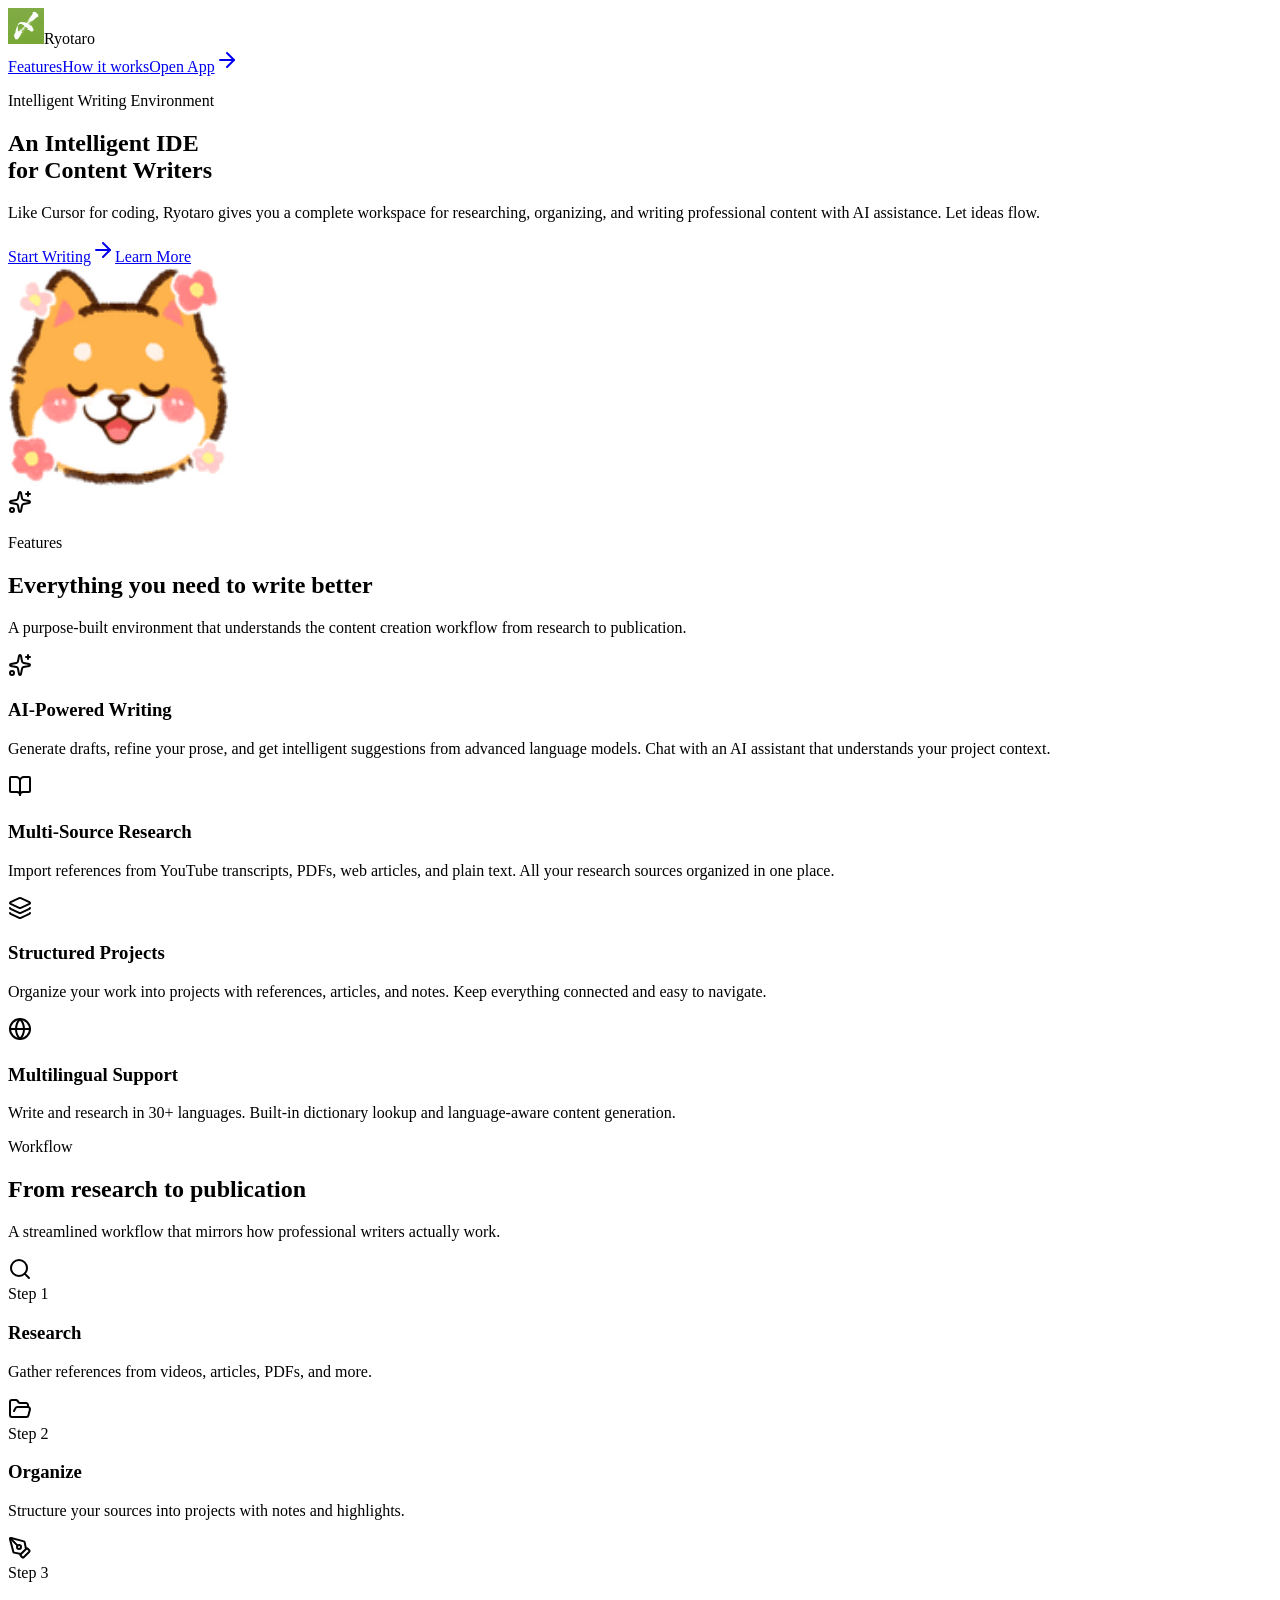
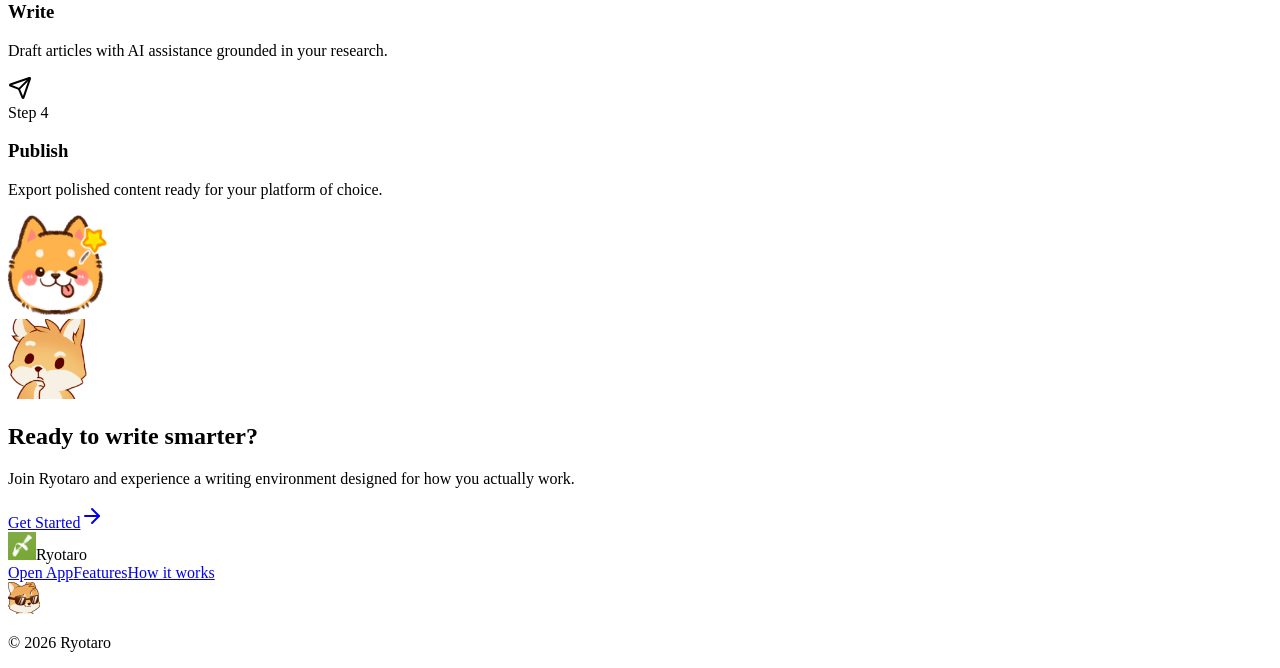
==== index.html @ fc720e8d "deploy: tarorosama/ryotaro@1d0d9a850ebb30676b94c2f9815c79c7de842e3d" ====
<!DOCTYPE html><!--jXBFft5oEqpF_3G3jZoE_--><html lang="en"><head><meta charSet="utf-8"/><meta name="viewport" content="width=device-width, initial-scale=1"/><link rel="preload" href="/ryotarosaito/_next/static/media/6bd983bd58a87a3d-s.p.cf80dd39.woff2" as="font" crossorigin="" type="font/woff2"/><link rel="preload" href="/ryotarosaito/_next/static/media/caa3a2e1cccd8315-s.p.853070df.woff2" as="font" crossorigin="" type="font/woff2"/><link rel="stylesheet" href="/ryotarosaito/_next/static/chunks/e638914c90c283c4.css" data-precedence="next"/><link rel="preload" as="script" fetchPriority="low" href="/ryotarosaito/_next/static/chunks/907005d3a0f55361.js"/><script src="/ryotarosaito/_next/static/chunks/a9cdb706e017dc50.js" async=""></script><script src="/ryotarosaito/_next/static/chunks/5dbe0503de84179e.js" async=""></script><script src="/ryotarosaito/_next/static/chunks/turbopack-f10eb50565ec5f5f.js" async=""></script><script src="/ryotarosaito/_next/static/chunks/8ce682e0b9902fcd.js" async=""></script><script src="/ryotarosaito/_next/static/chunks/f1c260e962916ee7.js" async=""></script><script src="/ryotarosaito/_next/static/chunks/d44c4bc37c32fd54.js" async=""></script><meta name="next-size-adjust" content=""/><title>Ryotaro - An Intelligent IDE for Content Writers</title><meta name="description" content="Like Cursor for coding, Ryotaro provides a comprehensive workspace for researching, organizing, and creating professional content with AI assistance."/><script src="/ryotarosaito/_next/static/chunks/a6dad97d9634a72d.js" noModule=""></script></head><body class="geist_a71539c9-module__T19VSG__variable sora_85be883e-module__EeXEPW__variable antialiased"><div hidden=""><!--$--><!--/$--></div><div class="min-h-screen bg-aijiro"><nav class="sticky top-0 z-50 bg-aijiro/80 backdrop-blur-md border-b border-haizakura/40"><div class="max-w-6xl mx-auto px-6 py-4 flex items-center justify-between"><div class="flex items-center gap-3"><img alt="Ryotaro" loading="lazy" width="36" height="36" decoding="async" data-nimg="1" class="rounded-lg" style="color:transparent" src="/shime-logo.png"/><span class="font-[family-name:var(--font-heading)] font-bold text-xl text-sumi-black">Ryotaro</span></div><div class="flex items-center gap-6"><a href="#features" class="text-sm text-medium-ink hover:text-sumi-black transition-colors">Features</a><a href="#how-it-works" class="text-sm text-medium-ink hover:text-sumi-black transition-colors">How it works</a><a href="https://ryotaro.up.railway.app" class="inline-flex items-center gap-2 px-4 py-2 bg-primary text-white text-sm font-medium rounded-lg hover:bg-primary-hover transition-colors">Open App<svg xmlns="http://www.w3.org/2000/svg" width="24" height="24" viewBox="0 0 24 24" fill="none" stroke="currentColor" stroke-width="2" stroke-linecap="round" stroke-linejoin="round" class="lucide lucide-arrow-right w-4 h-4" aria-hidden="true"><path d="M5 12h14"></path><path d="m12 5 7 7-7 7"></path></svg></a></div></div></nav><section class="relative overflow-hidden"><div class="max-w-6xl mx-auto px-6 pt-24 pb-32"><div class="flex flex-col lg:flex-row items-center gap-16"><div class="flex-1 space-y-8"><div class="space-y-4"><p class="text-sm font-medium text-primary tracking-wide uppercase">Intelligent Writing Environment</p><h1 class="font-[family-name:var(--font-heading)] font-bold text-5xl lg:text-6xl text-sumi-black leading-tight">An Intelligent IDE<br/>for Content Writers</h1><p class="text-lg text-light-ink max-w-lg leading-relaxed">Like Cursor for coding, Ryotaro gives you a complete workspace for researching, organizing, and writing professional content with AI assistance. Let ideas flow.</p></div><div class="flex items-center gap-4"><a href="https://ryotaro.up.railway.app" class="inline-flex items-center gap-2 px-6 py-3 bg-primary text-white font-medium rounded-lg hover:bg-primary-hover transition-colors shadow-sm">Start Writing<svg xmlns="http://www.w3.org/2000/svg" width="24" height="24" viewBox="0 0 24 24" fill="none" stroke="currentColor" stroke-width="2" stroke-linecap="round" stroke-linejoin="round" class="lucide lucide-arrow-right w-4 h-4" aria-hidden="true"><path d="M5 12h14"></path><path d="m12 5 7 7-7 7"></path></svg></a><a href="#features" class="inline-flex items-center gap-2 px-6 py-3 border border-haizakura text-medium-ink font-medium rounded-lg hover:bg-usuki transition-colors">Learn More</a></div></div><div class="flex-shrink-0 relative"><div class="w-72 h-72 lg:w-80 lg:h-80 rounded-3xl bg-usuhanada/60 flex items-center justify-center shadow-lg shadow-usuhanada/20"><img alt="Shiba mascot" loading="lazy" width="220" height="220" decoding="async" data-nimg="1" class="drop-shadow-md" style="color:transparent" src="/stickers/doge/shiba-happy.png"/></div><div class="absolute -bottom-4 -right-4 w-20 h-20 rounded-2xl bg-byakuroku/60 flex items-center justify-center"><svg xmlns="http://www.w3.org/2000/svg" width="24" height="24" viewBox="0 0 24 24" fill="none" stroke="currentColor" stroke-width="2" stroke-linecap="round" stroke-linejoin="round" class="lucide lucide-sparkles w-8 h-8 text-primary" aria-hidden="true"><path d="M11.017 2.814a1 1 0 0 1 1.966 0l1.051 5.558a2 2 0 0 0 1.594 1.594l5.558 1.051a1 1 0 0 1 0 1.966l-5.558 1.051a2 2 0 0 0-1.594 1.594l-1.051 5.558a1 1 0 0 1-1.966 0l-1.051-5.558a2 2 0 0 0-1.594-1.594l-5.558-1.051a1 1 0 0 1 0-1.966l5.558-1.051a2 2 0 0 0 1.594-1.594z"></path><path d="M20 2v4"></path><path d="M22 4h-4"></path><circle cx="4" cy="20" r="2"></circle></svg></div></div></div></div><div class="absolute top-0 right-0 w-1/2 h-full bg-gradient-to-l from-usuhanada/20 to-transparent pointer-events-none"></div></section><section id="features" class="bg-usuhanada/40 py-24"><div class="max-w-6xl mx-auto px-6"><div class="text-center mb-16 space-y-4"><p class="text-sm font-medium text-primary tracking-wide uppercase">Features</p><h2 class="font-[family-name:var(--font-heading)] font-bold text-3xl lg:text-4xl text-sumi-black">Everything you need to write better</h2><p class="text-light-ink max-w-2xl mx-auto">A purpose-built environment that understands the content creation workflow from research to publication.</p></div><div class="grid md:grid-cols-2 gap-6"><div class="group rounded-2xl bg-white/70 p-8 border border-haizakura/20 hover:shadow-md hover:shadow-usuhanada/20 transition-all duration-200"><div class="flex items-start gap-5"><div class="flex-shrink-0 w-12 h-12 bg-byakuroku rounded-xl flex items-center justify-center text-medium-ink"><svg xmlns="http://www.w3.org/2000/svg" width="24" height="24" viewBox="0 0 24 24" fill="none" stroke="currentColor" stroke-width="2" stroke-linecap="round" stroke-linejoin="round" class="lucide lucide-sparkles w-6 h-6" aria-hidden="true"><path d="M11.017 2.814a1 1 0 0 1 1.966 0l1.051 5.558a2 2 0 0 0 1.594 1.594l5.558 1.051a1 1 0 0 1 0 1.966l-5.558 1.051a2 2 0 0 0-1.594 1.594l-1.051 5.558a1 1 0 0 1-1.966 0l-1.051-5.558a2 2 0 0 0-1.594-1.594l-5.558-1.051a1 1 0 0 1 0-1.966l5.558-1.051a2 2 0 0 0 1.594-1.594z"></path><path d="M20 2v4"></path><path d="M22 4h-4"></path><circle cx="4" cy="20" r="2"></circle></svg></div><div class="space-y-2"><h3 class="font-[family-name:var(--font-heading)] font-semibold text-lg text-sumi-black">AI-Powered Writing</h3><p class="text-sm text-light-ink leading-relaxed">Generate drafts, refine your prose, and get intelligent suggestions from advanced language models. Chat with an AI assistant that understands your project context.</p></div></div></div><div class="group rounded-2xl bg-white/70 p-8 border border-haizakura/20 hover:shadow-md hover:shadow-usuhanada/20 transition-all duration-200"><div class="flex items-start gap-5"><div class="flex-shrink-0 w-12 h-12 bg-mizu rounded-xl flex items-center justify-center text-medium-ink"><svg xmlns="http://www.w3.org/2000/svg" width="24" height="24" viewBox="0 0 24 24" fill="none" stroke="currentColor" stroke-width="2" stroke-linecap="round" stroke-linejoin="round" class="lucide lucide-book-open w-6 h-6" aria-hidden="true"><path d="M12 7v14"></path><path d="M3 18a1 1 0 0 1-1-1V4a1 1 0 0 1 1-1h5a4 4 0 0 1 4 4 4 4 0 0 1 4-4h5a1 1 0 0 1 1 1v13a1 1 0 0 1-1 1h-6a3 3 0 0 0-3 3 3 3 0 0 0-3-3z"></path></svg></div><div class="space-y-2"><h3 class="font-[family-name:var(--font-heading)] font-semibold text-lg text-sumi-black">Multi-Source Research</h3><p class="text-sm text-light-ink leading-relaxed">Import references from YouTube transcripts, PDFs, web articles, and plain text. All your research sources organized in one place.</p></div></div></div><div class="group rounded-2xl bg-white/70 p-8 border border-haizakura/20 hover:shadow-md hover:shadow-usuhanada/20 transition-all duration-200"><div class="flex items-start gap-5"><div class="flex-shrink-0 w-12 h-12 bg-sakura rounded-xl flex items-center justify-center text-medium-ink"><svg xmlns="http://www.w3.org/2000/svg" width="24" height="24" viewBox="0 0 24 24" fill="none" stroke="currentColor" stroke-width="2" stroke-linecap="round" stroke-linejoin="round" class="lucide lucide-layers w-6 h-6" aria-hidden="true"><path d="M12.83 2.18a2 2 0 0 0-1.66 0L2.6 6.08a1 1 0 0 0 0 1.83l8.58 3.91a2 2 0 0 0 1.66 0l8.58-3.9a1 1 0 0 0 0-1.83z"></path><path d="M2 12a1 1 0 0 0 .58.91l8.6 3.91a2 2 0 0 0 1.65 0l8.58-3.9A1 1 0 0 0 22 12"></path><path d="M2 17a1 1 0 0 0 .58.91l8.6 3.91a2 2 0 0 0 1.65 0l8.58-3.9A1 1 0 0 0 22 17"></path></svg></div><div class="space-y-2"><h3 class="font-[family-name:var(--font-heading)] font-semibold text-lg text-sumi-black">Structured Projects</h3><p class="text-sm text-light-ink leading-relaxed">Organize your work into projects with references, articles, and notes. Keep everything connected and easy to navigate.</p></div></div></div><div class="group rounded-2xl bg-white/70 p-8 border border-haizakura/20 hover:shadow-md hover:shadow-usuhanada/20 transition-all duration-200"><div class="flex items-start gap-5"><div class="flex-shrink-0 w-12 h-12 bg-usumurasaki rounded-xl flex items-center justify-center text-medium-ink"><svg xmlns="http://www.w3.org/2000/svg" width="24" height="24" viewBox="0 0 24 24" fill="none" stroke="currentColor" stroke-width="2" stroke-linecap="round" stroke-linejoin="round" class="lucide lucide-globe w-6 h-6" aria-hidden="true"><circle cx="12" cy="12" r="10"></circle><path d="M12 2a14.5 14.5 0 0 0 0 20 14.5 14.5 0 0 0 0-20"></path><path d="M2 12h20"></path></svg></div><div class="space-y-2"><h3 class="font-[family-name:var(--font-heading)] font-semibold text-lg text-sumi-black">Multilingual Support</h3><p class="text-sm text-light-ink leading-relaxed">Write and research in 30+ languages. Built-in dictionary lookup and language-aware content generation.</p></div></div></div></div></div></section><section id="how-it-works" class="py-24"><div class="max-w-6xl mx-auto px-6"><div class="text-center mb-16 space-y-4"><p class="text-sm font-medium text-primary tracking-wide uppercase">Workflow</p><h2 class="font-[family-name:var(--font-heading)] font-bold text-3xl lg:text-4xl text-sumi-black">From research to publication</h2><p class="text-light-ink max-w-2xl mx-auto">A streamlined workflow that mirrors how professional writers actually work.</p></div><div class="grid md:grid-cols-4 gap-8"><div class="text-center space-y-4"><div class="mx-auto w-14 h-14 bg-byakuroku/50 rounded-2xl flex items-center justify-center text-primary"><svg xmlns="http://www.w3.org/2000/svg" width="24" height="24" viewBox="0 0 24 24" fill="none" stroke="currentColor" stroke-width="2" stroke-linecap="round" stroke-linejoin="round" class="lucide lucide-search w-5 h-5" aria-hidden="true"><path d="m21 21-4.34-4.34"></path><circle cx="11" cy="11" r="8"></circle></svg></div><div class="space-y-1"><span class="text-xs font-medium text-ink-mist uppercase tracking-wider">Step <!-- -->1</span><h3 class="font-[family-name:var(--font-heading)] font-semibold text-sumi-black">Research</h3></div><p class="text-sm text-light-ink leading-relaxed">Gather references from videos, articles, PDFs, and more.</p></div><div class="text-center space-y-4"><div class="mx-auto w-14 h-14 bg-usuhanada/50 rounded-2xl flex items-center justify-center text-[#7B8CDE]"><svg xmlns="http://www.w3.org/2000/svg" width="24" height="24" viewBox="0 0 24 24" fill="none" stroke="currentColor" stroke-width="2" stroke-linecap="round" stroke-linejoin="round" class="lucide lucide-folder-open w-5 h-5" aria-hidden="true"><path d="m6 14 1.5-2.9A2 2 0 0 1 9.24 10H20a2 2 0 0 1 1.94 2.5l-1.54 6a2 2 0 0 1-1.95 1.5H4a2 2 0 0 1-2-2V5a2 2 0 0 1 2-2h3.9a2 2 0 0 1 1.69.9l.81 1.2a2 2 0 0 0 1.67.9H18a2 2 0 0 1 2 2v2"></path></svg></div><div class="space-y-1"><span class="text-xs font-medium text-ink-mist uppercase tracking-wider">Step <!-- -->2</span><h3 class="font-[family-name:var(--font-heading)] font-semibold text-sumi-black">Organize</h3></div><p class="text-sm text-light-ink leading-relaxed">Structure your sources into projects with notes and highlights.</p></div><div class="text-center space-y-4"><div class="mx-auto w-14 h-14 bg-sakura/50 rounded-2xl flex items-center justify-center text-[#D4849A]"><svg xmlns="http://www.w3.org/2000/svg" width="24" height="24" viewBox="0 0 24 24" fill="none" stroke="currentColor" stroke-width="2" stroke-linecap="round" stroke-linejoin="round" class="lucide lucide-pen-tool w-5 h-5" aria-hidden="true"><path d="M15.707 21.293a1 1 0 0 1-1.414 0l-1.586-1.586a1 1 0 0 1 0-1.414l5.586-5.586a1 1 0 0 1 1.414 0l1.586 1.586a1 1 0 0 1 0 1.414z"></path><path d="m18 13-1.375-6.874a1 1 0 0 0-.746-.776L3.235 2.028a1 1 0 0 0-1.207 1.207L5.35 15.879a1 1 0 0 0 .776.746L13 18"></path><path d="m2.3 2.3 7.286 7.286"></path><circle cx="11" cy="11" r="2"></circle></svg></div><div class="space-y-1"><span class="text-xs font-medium text-ink-mist uppercase tracking-wider">Step <!-- -->3</span><h3 class="font-[family-name:var(--font-heading)] font-semibold text-sumi-black">Write</h3></div><p class="text-sm text-light-ink leading-relaxed">Draft articles with AI assistance grounded in your research.</p></div><div class="text-center space-y-4"><div class="mx-auto w-14 h-14 bg-usumurasaki/50 rounded-2xl flex items-center justify-center text-[#9B8EC4]"><svg xmlns="http://www.w3.org/2000/svg" width="24" height="24" viewBox="0 0 24 24" fill="none" stroke="currentColor" stroke-width="2" stroke-linecap="round" stroke-linejoin="round" class="lucide lucide-send w-5 h-5" aria-hidden="true"><path d="M14.536 21.686a.5.5 0 0 0 .937-.024l6.5-19a.496.496 0 0 0-.635-.635l-19 6.5a.5.5 0 0 0-.024.937l7.93 3.18a2 2 0 0 1 1.112 1.11z"></path><path d="m21.854 2.147-10.94 10.939"></path></svg></div><div class="space-y-1"><span class="text-xs font-medium text-ink-mist uppercase tracking-wider">Step <!-- -->4</span><h3 class="font-[family-name:var(--font-heading)] font-semibold text-sumi-black">Publish</h3></div><p class="text-sm text-light-ink leading-relaxed">Export polished content ready for your platform of choice.</p></div></div><div class="mt-16 flex justify-center"><img alt="Shiba winking" loading="lazy" width="100" height="100" decoding="async" data-nimg="1" class="opacity-60" style="color:transparent" src="/stickers/doge/shiba-wink.png"/></div></div></section><section class="py-20 bg-usuki"><div class="max-w-3xl mx-auto px-6 text-center space-y-8"><div class="flex justify-center"><img alt="Shiba thinking" loading="lazy" width="80" height="80" decoding="async" data-nimg="1" class="opacity-70" style="color:transparent" src="/stickers/doge/shiba-thinking.png"/></div><h2 class="font-[family-name:var(--font-heading)] font-bold text-3xl text-sumi-black">Ready to write smarter?</h2><p class="text-light-ink max-w-xl mx-auto">Join Ryotaro and experience a writing environment designed for how you actually work.</p><a href="https://ryotaro.up.railway.app" class="inline-flex items-center gap-2 px-8 py-3.5 bg-primary text-white font-medium rounded-lg hover:bg-primary-hover transition-colors shadow-sm">Get Started<svg xmlns="http://www.w3.org/2000/svg" width="24" height="24" viewBox="0 0 24 24" fill="none" stroke="currentColor" stroke-width="2" stroke-linecap="round" stroke-linejoin="round" class="lucide lucide-arrow-right w-4 h-4" aria-hidden="true"><path d="M5 12h14"></path><path d="m12 5 7 7-7 7"></path></svg></a></div></section><footer class="border-t border-haizakura/40 py-12 bg-aijiro"><div class="max-w-6xl mx-auto px-6"><div class="flex flex-col md:flex-row items-center justify-between gap-6"><div class="flex items-center gap-3"><img alt="Ryotaro" loading="lazy" width="28" height="28" decoding="async" data-nimg="1" class="rounded-md" style="color:transparent" src="/shime-logo.png"/><span class="font-[family-name:var(--font-heading)] font-semibold text-sumi-black">Ryotaro</span></div><div class="flex items-center gap-8"><a href="https://ryotaro.up.railway.app" class="text-sm text-medium-ink hover:text-sumi-black transition-colors">Open App</a><a href="#features" class="text-sm text-medium-ink hover:text-sumi-black transition-colors">Features</a><a href="#how-it-works" class="text-sm text-medium-ink hover:text-sumi-black transition-colors">How it works</a></div><div class="flex items-center gap-3"><img alt="Shiba cool" loading="lazy" width="32" height="32" decoding="async" data-nimg="1" class="opacity-50" style="color:transparent" src="/stickers/doge/shiba-cool.png"/><p class="text-xs text-ink-mist">© <!-- -->2026<!-- --> Ryotaro</p></div></div></div></footer></div><!--$--><!--/$--><script src="/ryotarosaito/_next/static/chunks/907005d3a0f55361.js" id="_R_" async=""></script><script>(self.__next_f=self.__next_f||[]).push([0])</script><script>self.__next_f.push([1,"1:\"$Sreact.fragment\"\n2:I[12348,[\"/ryotarosaito/_next/static/chunks/8ce682e0b9902fcd.js\",\"/ryotarosaito/_next/static/chunks/f1c260e962916ee7.js\"],\"default\"]\n3:I[83308,[\"/ryotarosaito/_next/static/chunks/8ce682e0b9902fcd.js\",\"/ryotarosaito/_next/static/chunks/f1c260e962916ee7.js\"],\"default\"]\n4:I[42680,[\"/ryotarosaito/_next/static/chunks/d44c4bc37c32fd54.js\"],\"Image\"]\nf:I[67306,[\"/ryotarosaito/_next/static/chunks/8ce682e0b9902fcd.js\",\"/ryotarosaito/_next/static/chunks/f1c260e962916ee7.js\"],\"default\"]\n:HL[\"/ryotarosaito/_next/static/chunks/e638914c90c283c4.css\",\"style\"]\n:HL[\"/ryotarosaito/_next/static/media/6bd983bd58a87a3d-s.p.cf80dd39.woff2\",\"font\",{\"crossOrigin\":\"\",\"type\":\"font/woff2\"}]\n:HL[\"/ryotarosaito/_next/static/media/caa3a2e1cccd8315-s.p.853070df.woff2\",\"font\",{\"crossOrigin\":\"\",\"type\":\"font/woff2\"}]\n"])</script><script>self.__next_f.push([1,"0:{\"P\":null,\"b\":\"jXBFft5oEqpF_3G3jZoE_\",\"c\":[\"\",\"\"],\"q\":\"\",\"i\":false,\"f\":[[[\"\",{\"children\":[\"__PAGE__\",{}]},\"$undefined\",\"$undefined\",true],[[\"$\",\"$1\",\"c\",{\"children\":[[[\"$\",\"link\",\"0\",{\"rel\":\"stylesheet\",\"href\":\"/ryotarosaito/_next/static/chunks/e638914c90c283c4.css\",\"precedence\":\"next\",\"crossOrigin\":\"$undefined\",\"nonce\":\"$undefined\"}]],[\"$\",\"html\",null,{\"lang\":\"en\",\"children\":[\"$\",\"body\",null,{\"className\":\"geist_a71539c9-module__T19VSG__variable sora_85be883e-module__EeXEPW__variable antialiased\",\"children\":[\"$\",\"$L2\",null,{\"parallelRouterKey\":\"children\",\"error\":\"$undefined\",\"errorStyles\":\"$undefined\",\"errorScripts\":\"$undefined\",\"template\":[\"$\",\"$L3\",null,{}],\"templateStyles\":\"$undefined\",\"templateScripts\":\"$undefined\",\"notFound\":[[[\"$\",\"title\",null,{\"children\":\"404: This page could not be found.\"}],[\"$\",\"div\",null,{\"style\":{\"fontFamily\":\"system-ui,\\\"Segoe UI\\\",Roboto,Helvetica,Arial,sans-serif,\\\"Apple Color Emoji\\\",\\\"Segoe UI Emoji\\\"\",\"height\":\"100vh\",\"textAlign\":\"center\",\"display\":\"flex\",\"flexDirection\":\"column\",\"alignItems\":\"center\",\"justifyContent\":\"center\"},\"children\":[\"$\",\"div\",null,{\"children\":[[\"$\",\"style\",null,{\"dangerouslySetInnerHTML\":{\"__html\":\"body{color:#000;background:#fff;margin:0}.next-error-h1{border-right:1px solid rgba(0,0,0,.3)}@media (prefers-color-scheme:dark){body{color:#fff;background:#000}.next-error-h1{border-right:1px solid rgba(255,255,255,.3)}}\"}}],[\"$\",\"h1\",null,{\"className\":\"next-error-h1\",\"style\":{\"display\":\"inline-block\",\"margin\":\"0 20px 0 0\",\"padding\":\"0 23px 0 0\",\"fontSize\":24,\"fontWeight\":500,\"verticalAlign\":\"top\",\"lineHeight\":\"49px\"},\"children\":404}],[\"$\",\"div\",null,{\"style\":{\"display\":\"inline-block\"},\"children\":[\"$\",\"h2\",null,{\"style\":{\"fontSize\":14,\"fontWeight\":400,\"lineHeight\":\"49px\",\"margin\":0},\"children\":\"This page could not be found.\"}]}]]}]}]],[]],\"forbidden\":\"$undefined\",\"unauthorized\":\"$undefined\"}]}]}]]}],{\"children\":[[\"$\",\"$1\",\"c\",{\"children\":[[\"$\",\"div\",null,{\"className\":\"min-h-screen bg-aijiro\",\"children\":[[\"$\",\"nav\",null,{\"className\":\"sticky top-0 z-50 bg-aijiro/80 backdrop-blur-md border-b border-haizakura/40\",\"children\":[\"$\",\"div\",null,{\"className\":\"max-w-6xl mx-auto px-6 py-4 flex items-center justify-between\",\"children\":[[\"$\",\"div\",null,{\"className\":\"flex items-center gap-3\",\"children\":[[\"$\",\"$L4\",null,{\"src\":\"/shime-logo.png\",\"alt\":\"Ryotaro\",\"width\":36,\"height\":36,\"className\":\"rounded-lg\"}],[\"$\",\"span\",null,{\"className\":\"font-[family-name:var(--font-heading)] font-bold text-xl text-sumi-black\",\"children\":\"Ryotaro\"}]]}],[\"$\",\"div\",null,{\"className\":\"flex items-center gap-6\",\"children\":[[\"$\",\"a\",null,{\"href\":\"#features\",\"className\":\"text-sm text-medium-ink hover:text-sumi-black transition-colors\",\"children\":\"Features\"}],[\"$\",\"a\",null,{\"href\":\"#how-it-works\",\"className\":\"text-sm text-medium-ink hover:text-sumi-black transition-colors\",\"children\":\"How it works\"}],[\"$\",\"a\",null,{\"href\":\"https://ryotaro.up.railway.app\",\"className\":\"inline-flex items-center gap-2 px-4 py-2 bg-primary text-white text-sm font-medium rounded-lg hover:bg-primary-hover transition-colors\",\"children\":[\"Open App\",[\"$\",\"svg\",null,{\"ref\":\"$undefined\",\"xmlns\":\"http://www.w3.org/2000/svg\",\"width\":24,\"height\":24,\"viewBox\":\"0 0 24 24\",\"fill\":\"none\",\"stroke\":\"currentColor\",\"strokeWidth\":2,\"strokeLinecap\":\"round\",\"strokeLinejoin\":\"round\",\"className\":\"lucide lucide-arrow-right w-4 h-4\",\"aria-hidden\":\"true\",\"children\":[[\"$\",\"path\",\"1ays0h\",{\"d\":\"M5 12h14\"}],[\"$\",\"path\",\"xquz4c\",{\"d\":\"m12 5 7 7-7 7\"}],\"$undefined\"]}]]}]]}]]}]}],[\"$\",\"section\",null,{\"className\":\"relative overflow-hidden\",\"children\":[[\"$\",\"div\",null,{\"className\":\"max-w-6xl mx-auto px-6 pt-24 pb-32\",\"children\":[\"$\",\"div\",null,{\"className\":\"flex flex-col lg:flex-row items-center gap-16\",\"children\":[[\"$\",\"div\",null,{\"className\":\"flex-1 space-y-8\",\"children\":[[\"$\",\"div\",null,{\"className\":\"space-y-4\",\"children\":[[\"$\",\"p\",null,{\"className\":\"text-sm font-medium text-primary tracking-wide uppercase\",\"children\":\"Intelligent Writing Environment\"}],[\"$\",\"h1\",null,{\"className\":\"font-[family-name:var(--font-heading)] font-bold text-5xl lg:text-6xl text-sumi-black leading-tight\",\"children\":[\"An Intelligent IDE\",[\"$\",\"br\",null,{}],\"for Content Writers\"]}],[\"$\",\"p\",null,{\"className\":\"text-lg text-light-ink max-w-lg leading-relaxed\",\"children\":\"Like Cursor for coding, Ryotaro gives you a complete workspace for researching, organizing, and writing professional content with AI assistance. Let ideas flow.\"}]]}],\"$L5\"]}],\"$L6\"]}]}],\"$L7\"]}],\"$L8\",\"$L9\",\"$La\",\"$Lb\"]}],[\"$Lc\"],\"$Ld\"]}],{},null,false,false]},null,false,false],\"$Le\",false]],\"m\":\"$undefined\",\"G\":[\"$f\",[]],\"s\":false,\"S\":true}\n"])</script><script>self.__next_f.push([1,"15:I[99399,[\"/ryotarosaito/_next/static/chunks/8ce682e0b9902fcd.js\",\"/ryotarosaito/_next/static/chunks/f1c260e962916ee7.js\"],\"OutletBoundary\"]\n16:\"$Sreact.suspense\"\n18:I[99399,[\"/ryotarosaito/_next/static/chunks/8ce682e0b9902fcd.js\",\"/ryotarosaito/_next/static/chunks/f1c260e962916ee7.js\"],\"ViewportBoundary\"]\n1a:I[99399,[\"/ryotarosaito/_next/static/chunks/8ce682e0b9902fcd.js\",\"/ryotarosaito/_next/static/chunks/f1c260e962916ee7.js\"],\"MetadataBoundary\"]\n5:[\"$\",\"div\",null,{\"className\":\"flex items-center gap-4\",\"children\":[[\"$\",\"a\",null,{\"href\":\"https://ryotaro.up.railway.app\",\"className\":\"inline-flex items-center gap-2 px-6 py-3 bg-primary text-white font-medium rounded-lg hover:bg-primary-hover transition-colors shadow-sm\",\"children\":[\"Start Writing\",[\"$\",\"svg\",null,{\"ref\":\"$undefined\",\"xmlns\":\"http://www.w3.org/2000/svg\",\"width\":24,\"height\":24,\"viewBox\":\"0 0 24 24\",\"fill\":\"none\",\"stroke\":\"currentColor\",\"strokeWidth\":2,\"strokeLinecap\":\"round\",\"strokeLinejoin\":\"round\",\"className\":\"lucide lucide-arrow-right w-4 h-4\",\"aria-hidden\":\"true\",\"children\":[[\"$\",\"path\",\"1ays0h\",{\"d\":\"M5 12h14\"}],[\"$\",\"path\",\"xquz4c\",{\"d\":\"m12 5 7 7-7 7\"}],\"$undefined\"]}]]}],[\"$\",\"a\",null,{\"href\":\"#features\",\"className\":\"inline-flex items-center gap-2 px-6 py-3 border border-haizakura text-medium-ink font-medium rounded-lg hover:bg-usuki transition-colors\",\"children\":\"Learn More\"}]]}]\n6:[\"$\",\"div\",null,{\"className\":\"flex-shrink-0 relative\",\"children\":[[\"$\",\"div\",null,{\"className\":\"w-72 h-72 lg:w-80 lg:h-80 rounded-3xl bg-usuhanada/60 flex items-center justify-center shadow-lg shadow-usuhanada/20\",\"children\":[\"$\",\"$L4\",null,{\"src\":\"/stickers/doge/shiba-happy.png\",\"alt\":\"Shiba mascot\",\"width\":220,\"height\":220,\"className\":\"drop-shadow-md\"}]}],[\"$\",\"div\",null,{\"className\":\"absolute -bottom-4 -right-4 w-20 h-20 rounded-2xl bg-byakuroku/60 flex items-center justify-center\",\"children\":[\"$\",\"svg\",null,{\"ref\":\"$undefined\",\"xmlns\":\"http://www.w3.org/2000/svg\",\"width\":24,\"height\":24,\"viewBox\":\"0 0 24 24\",\"fill\":\"none\",\"stroke\":\"currentColor\",\"strokeWidth\":2,\"strokeLinecap\":\"round\",\"strokeLinejoin\":\"round\",\"className\":\"lucide lucide-sparkles w-8 h-8 text-primary\",\"aria-hidden\":\"true\",\"children\":[[\"$\",\"path\",\"1s2grr\",{\"d\":\"M11.017 2.814a1 1 0 0 1 1.966 0l1.051 5.558a2 2 0 0 0 1.594 1.594l5.558 1.051a1 1 0 0 1 0 1.966l-5.558 1.051a2 2 0 0 0-1.594 1.594l-1.051 5.558a1 1 0 0 1-1.966 0l-1.051-5.558a2 2 0 0 0-1.594-1.594l-5.558-1.051a1 1 0 0 1 0-1.966l5.558-1.051a2 2 0 0 0 1.594-1.594z\"}],[\"$\",\"path\",\"1rf3ol\",{\"d\":\"M20 2v4\"}],[\"$\",\"path\",\"gwowj6\",{\"d\":\"M22 4h-4\"}],[\"$\",\"circle\",\"6kqj1y\",{\"cx\":\"4\",\"cy\":\"20\",\"r\":\"2\"}],\"$undefined\"]}]}]]}]\n7:[\"$\",\"div\",null,{\"className\":\"absolute top-0 right-0 w-1/2 h-full bg-gradient-to-l from-usuhanada/20 to-transparent pointer-events-none\"}]\n"])</script><script>self.__next_f.push([1,"8:[\"$\",\"section\",null,{\"id\":\"features\",\"className\":\"bg-usuhanada/40 py-24\",\"children\":[\"$\",\"div\",null,{\"className\":\"max-w-6xl mx-auto px-6\",\"children\":[[\"$\",\"div\",null,{\"className\":\"text-center mb-16 space-y-4\",\"children\":[[\"$\",\"p\",null,{\"className\":\"text-sm font-medium text-primary tracking-wide uppercase\",\"children\":\"Features\"}],[\"$\",\"h2\",null,{\"className\":\"font-[family-name:var(--font-heading)] font-bold text-3xl lg:text-4xl text-sumi-black\",\"children\":\"Everything you need to write better\"}],[\"$\",\"p\",null,{\"className\":\"text-light-ink max-w-2xl mx-auto\",\"children\":\"A purpose-built environment that understands the content creation workflow from research to publication.\"}]]}],[\"$\",\"div\",null,{\"className\":\"grid md:grid-cols-2 gap-6\",\"children\":[[\"$\",\"div\",null,{\"className\":\"group rounded-2xl bg-white/70 p-8 border border-haizakura/20 hover:shadow-md hover:shadow-usuhanada/20 transition-all duration-200\",\"children\":[\"$\",\"div\",null,{\"className\":\"flex items-start gap-5\",\"children\":[[\"$\",\"div\",null,{\"className\":\"flex-shrink-0 w-12 h-12 bg-byakuroku rounded-xl flex items-center justify-center text-medium-ink\",\"children\":[\"$\",\"svg\",null,{\"ref\":\"$undefined\",\"xmlns\":\"http://www.w3.org/2000/svg\",\"width\":24,\"height\":24,\"viewBox\":\"0 0 24 24\",\"fill\":\"none\",\"stroke\":\"currentColor\",\"strokeWidth\":2,\"strokeLinecap\":\"round\",\"strokeLinejoin\":\"round\",\"className\":\"lucide lucide-sparkles w-6 h-6\",\"aria-hidden\":\"true\",\"children\":[[\"$\",\"path\",\"1s2grr\",{\"d\":\"M11.017 2.814a1 1 0 0 1 1.966 0l1.051 5.558a2 2 0 0 0 1.594 1.594l5.558 1.051a1 1 0 0 1 0 1.966l-5.558 1.051a2 2 0 0 0-1.594 1.594l-1.051 5.558a1 1 0 0 1-1.966 0l-1.051-5.558a2 2 0 0 0-1.594-1.594l-5.558-1.051a1 1 0 0 1 0-1.966l5.558-1.051a2 2 0 0 0 1.594-1.594z\"}],[\"$\",\"path\",\"1rf3ol\",{\"d\":\"M20 2v4\"}],[\"$\",\"path\",\"gwowj6\",{\"d\":\"M22 4h-4\"}],[\"$\",\"circle\",\"6kqj1y\",{\"cx\":\"4\",\"cy\":\"20\",\"r\":\"2\"}],\"$undefined\"]}]}],[\"$\",\"div\",null,{\"className\":\"space-y-2\",\"children\":[[\"$\",\"h3\",null,{\"className\":\"font-[family-name:var(--font-heading)] font-semibold text-lg text-sumi-black\",\"children\":\"AI-Powered Writing\"}],[\"$\",\"p\",null,{\"className\":\"text-sm text-light-ink leading-relaxed\",\"children\":\"Generate drafts, refine your prose, and get intelligent suggestions from advanced language models. Chat with an AI assistant that understands your project context.\"}]]}]]}]}],[\"$\",\"div\",null,{\"className\":\"group rounded-2xl bg-white/70 p-8 border border-haizakura/20 hover:shadow-md hover:shadow-usuhanada/20 transition-all duration-200\",\"children\":[\"$\",\"div\",null,{\"className\":\"flex items-start gap-5\",\"children\":[[\"$\",\"div\",null,{\"className\":\"flex-shrink-0 w-12 h-12 bg-mizu rounded-xl flex items-center justify-center text-medium-ink\",\"children\":[\"$\",\"svg\",null,{\"ref\":\"$undefined\",\"xmlns\":\"http://www.w3.org/2000/svg\",\"width\":24,\"height\":24,\"viewBox\":\"0 0 24 24\",\"fill\":\"none\",\"stroke\":\"currentColor\",\"strokeWidth\":2,\"strokeLinecap\":\"round\",\"strokeLinejoin\":\"round\",\"className\":\"lucide lucide-book-open w-6 h-6\",\"aria-hidden\":\"true\",\"children\":[[\"$\",\"path\",\"1akyts\",{\"d\":\"M12 7v14\"}],[\"$\",\"path\",\"ruj8y\",{\"d\":\"M3 18a1 1 0 0 1-1-1V4a1 1 0 0 1 1-1h5a4 4 0 0 1 4 4 4 4 0 0 1 4-4h5a1 1 0 0 1 1 1v13a1 1 0 0 1-1 1h-6a3 3 0 0 0-3 3 3 3 0 0 0-3-3z\"}],\"$undefined\"]}]}],[\"$\",\"div\",null,{\"className\":\"space-y-2\",\"children\":[[\"$\",\"h3\",null,{\"className\":\"font-[family-name:var(--font-heading)] font-semibold text-lg text-sumi-black\",\"children\":\"Multi-Source Research\"}],[\"$\",\"p\",null,{\"className\":\"text-sm text-light-ink leading-relaxed\",\"children\":\"Import references from YouTube transcripts, PDFs, web articles, and plain text. All your research sources organized in one place.\"}]]}]]}]}],[\"$\",\"div\",null,{\"className\":\"group rounded-2xl bg-white/70 p-8 border border-haizakura/20 hover:shadow-md hover:shadow-usuhanada/20 transition-all duration-200\",\"children\":[\"$\",\"div\",null,{\"className\":\"flex items-start gap-5\",\"children\":[[\"$\",\"div\",null,{\"className\":\"flex-shrink-0 w-12 h-12 bg-sakura rounded-xl flex items-center justify-center text-medium-ink\",\"children\":\"$L10\"}],\"$L11\"]}]}],\"$L12\"]}]]}]}]\n"])</script><script>self.__next_f.push([1,"9:[\"$\",\"section\",null,{\"id\":\"how-it-works\",\"className\":\"py-24\",\"children\":[\"$\",\"div\",null,{\"className\":\"max-w-6xl mx-auto px-6\",\"children\":[[\"$\",\"div\",null,{\"className\":\"text-center mb-16 space-y-4\",\"children\":[[\"$\",\"p\",null,{\"className\":\"text-sm font-medium text-primary tracking-wide uppercase\",\"children\":\"Workflow\"}],[\"$\",\"h2\",null,{\"className\":\"font-[family-name:var(--font-heading)] font-bold text-3xl lg:text-4xl text-sumi-black\",\"children\":\"From research to publication\"}],[\"$\",\"p\",null,{\"className\":\"text-light-ink max-w-2xl mx-auto\",\"children\":\"A streamlined workflow that mirrors how professional writers actually work.\"}]]}],[\"$\",\"div\",null,{\"className\":\"grid md:grid-cols-4 gap-8\",\"children\":[[\"$\",\"div\",null,{\"className\":\"text-center space-y-4\",\"children\":[[\"$\",\"div\",null,{\"className\":\"mx-auto w-14 h-14 bg-byakuroku/50 rounded-2xl flex items-center justify-center text-primary\",\"children\":[\"$\",\"svg\",null,{\"ref\":\"$undefined\",\"xmlns\":\"http://www.w3.org/2000/svg\",\"width\":24,\"height\":24,\"viewBox\":\"0 0 24 24\",\"fill\":\"none\",\"stroke\":\"currentColor\",\"strokeWidth\":2,\"strokeLinecap\":\"round\",\"strokeLinejoin\":\"round\",\"className\":\"lucide lucide-search w-5 h-5\",\"aria-hidden\":\"true\",\"children\":[[\"$\",\"path\",\"14j7rj\",{\"d\":\"m21 21-4.34-4.34\"}],[\"$\",\"circle\",\"4ej97u\",{\"cx\":\"11\",\"cy\":\"11\",\"r\":\"8\"}],\"$undefined\"]}]}],[\"$\",\"div\",null,{\"className\":\"space-y-1\",\"children\":[[\"$\",\"span\",null,{\"className\":\"text-xs font-medium text-ink-mist uppercase tracking-wider\",\"children\":[\"Step \",1]}],[\"$\",\"h3\",null,{\"className\":\"font-[family-name:var(--font-heading)] font-semibold text-sumi-black\",\"children\":\"Research\"}]]}],[\"$\",\"p\",null,{\"className\":\"text-sm text-light-ink leading-relaxed\",\"children\":\"Gather references from videos, articles, PDFs, and more.\"}]]}],[\"$\",\"div\",null,{\"className\":\"text-center space-y-4\",\"children\":[[\"$\",\"div\",null,{\"className\":\"mx-auto w-14 h-14 bg-usuhanada/50 rounded-2xl flex items-center justify-center text-[#7B8CDE]\",\"children\":[\"$\",\"svg\",null,{\"ref\":\"$undefined\",\"xmlns\":\"http://www.w3.org/2000/svg\",\"width\":24,\"height\":24,\"viewBox\":\"0 0 24 24\",\"fill\":\"none\",\"stroke\":\"currentColor\",\"strokeWidth\":2,\"strokeLinecap\":\"round\",\"strokeLinejoin\":\"round\",\"className\":\"lucide lucide-folder-open w-5 h-5\",\"aria-hidden\":\"true\",\"children\":[[\"$\",\"path\",\"usdka0\",{\"d\":\"m6 14 1.5-2.9A2 2 0 0 1 9.24 10H20a2 2 0 0 1 1.94 2.5l-1.54 6a2 2 0 0 1-1.95 1.5H4a2 2 0 0 1-2-2V5a2 2 0 0 1 2-2h3.9a2 2 0 0 1 1.69.9l.81 1.2a2 2 0 0 0 1.67.9H18a2 2 0 0 1 2 2v2\"}],\"$undefined\"]}]}],[\"$\",\"div\",null,{\"className\":\"space-y-1\",\"children\":[[\"$\",\"span\",null,{\"className\":\"text-xs font-medium text-ink-mist uppercase tracking-wider\",\"children\":[\"Step \",2]}],[\"$\",\"h3\",null,{\"className\":\"font-[family-name:var(--font-heading)] font-semibold text-sumi-black\",\"children\":\"Organize\"}]]}],[\"$\",\"p\",null,{\"className\":\"text-sm text-light-ink leading-relaxed\",\"children\":\"Structure your sources into projects with notes and highlights.\"}]]}],[\"$\",\"div\",null,{\"className\":\"text-center space-y-4\",\"children\":[[\"$\",\"div\",null,{\"className\":\"mx-auto w-14 h-14 bg-sakura/50 rounded-2xl flex items-center justify-center text-[#D4849A]\",\"children\":[\"$\",\"svg\",null,{\"ref\":\"$undefined\",\"xmlns\":\"http://www.w3.org/2000/svg\",\"width\":24,\"height\":24,\"viewBox\":\"0 0 24 24\",\"fill\":\"none\",\"stroke\":\"currentColor\",\"strokeWidth\":2,\"strokeLinecap\":\"round\",\"strokeLinejoin\":\"round\",\"className\":\"lucide lucide-pen-tool w-5 h-5\",\"aria-hidden\":\"true\",\"children\":[[\"$\",\"path\",\"nt11vn\",{\"d\":\"M15.707 21.293a1 1 0 0 1-1.414 0l-1.586-1.586a1 1 0 0 1 0-1.414l5.586-5.586a1 1 0 0 1 1.414 0l1.586 1.586a1 1 0 0 1 0 1.414z\"}],[\"$\",\"path\",\"15qc1e\",{\"d\":\"m18 13-1.375-6.874a1 1 0 0 0-.746-.776L3.235 2.028a1 1 0 0 0-1.207 1.207L5.35 15.879a1 1 0 0 0 .776.746L13 18\"}],[\"$\",\"path\",\"1wuzzi\",{\"d\":\"m2.3 2.3 7.286 7.286\"}],[\"$\",\"circle\",\"xmgehs\",{\"cx\":\"11\",\"cy\":\"11\",\"r\":\"2\"}],\"$undefined\"]}]}],[\"$\",\"div\",null,{\"className\":\"space-y-1\",\"children\":[[\"$\",\"span\",null,{\"className\":\"text-xs font-medium text-ink-mist uppercase tracking-wider\",\"children\":[\"Step \",3]}],[\"$\",\"h3\",null,{\"className\":\"font-[family-name:var(--font-heading)] font-semibold text-sumi-black\",\"children\":\"Write\"}]]}],[\"$\",\"p\",null,{\"className\":\"text-sm text-light-ink leading-relaxed\",\"children\":\"Draft articles with AI assistance grounded in your research.\"}]]}],\"$L13\"]}],\"$L14\"]}]}]\n"])</script><script>self.__next_f.push([1,"a:[\"$\",\"section\",null,{\"className\":\"py-20 bg-usuki\",\"children\":[\"$\",\"div\",null,{\"className\":\"max-w-3xl mx-auto px-6 text-center space-y-8\",\"children\":[[\"$\",\"div\",null,{\"className\":\"flex justify-center\",\"children\":[\"$\",\"$L4\",null,{\"src\":\"/stickers/doge/shiba-thinking.png\",\"alt\":\"Shiba thinking\",\"width\":80,\"height\":80,\"className\":\"opacity-70\"}]}],[\"$\",\"h2\",null,{\"className\":\"font-[family-name:var(--font-heading)] font-bold text-3xl text-sumi-black\",\"children\":\"Ready to write smarter?\"}],[\"$\",\"p\",null,{\"className\":\"text-light-ink max-w-xl mx-auto\",\"children\":\"Join Ryotaro and experience a writing environment designed for how you actually work.\"}],[\"$\",\"a\",null,{\"href\":\"https://ryotaro.up.railway.app\",\"className\":\"inline-flex items-center gap-2 px-8 py-3.5 bg-primary text-white font-medium rounded-lg hover:bg-primary-hover transition-colors shadow-sm\",\"children\":[\"Get Started\",[\"$\",\"svg\",null,{\"ref\":\"$undefined\",\"xmlns\":\"http://www.w3.org/2000/svg\",\"width\":24,\"height\":24,\"viewBox\":\"0 0 24 24\",\"fill\":\"none\",\"stroke\":\"currentColor\",\"strokeWidth\":2,\"strokeLinecap\":\"round\",\"strokeLinejoin\":\"round\",\"className\":\"lucide lucide-arrow-right w-4 h-4\",\"aria-hidden\":\"true\",\"children\":[[\"$\",\"path\",\"1ays0h\",{\"d\":\"M5 12h14\"}],[\"$\",\"path\",\"xquz4c\",{\"d\":\"m12 5 7 7-7 7\"}],\"$undefined\"]}]]}]]}]}]\nb:[\"$\",\"footer\",null,{\"className\":\"border-t border-haizakura/40 py-12 bg-aijiro\",\"children\":[\"$\",\"div\",null,{\"className\":\"max-w-6xl mx-auto px-6\",\"children\":[\"$\",\"div\",null,{\"className\":\"flex flex-col md:flex-row items-center justify-between gap-6\",\"children\":[[\"$\",\"div\",null,{\"className\":\"flex items-center gap-3\",\"children\":[[\"$\",\"$L4\",null,{\"src\":\"/shime-logo.png\",\"alt\":\"Ryotaro\",\"width\":28,\"height\":28,\"className\":\"rounded-md\"}],[\"$\",\"span\",null,{\"className\":\"font-[family-name:var(--font-heading)] font-semibold text-sumi-black\",\"children\":\"Ryotaro\"}]]}],[\"$\",\"div\",null,{\"className\":\"flex items-center gap-8\",\"children\":[[\"$\",\"a\",null,{\"href\":\"https://ryotaro.up.railway.app\",\"className\":\"text-sm text-medium-ink hover:text-sumi-black transition-colors\",\"children\":\"Open App\"}],[\"$\",\"a\",null,{\"href\":\"#features\",\"className\":\"text-sm text-medium-ink hover:text-sumi-black transition-colors\",\"children\":\"Features\"}],[\"$\",\"a\",null,{\"href\":\"#how-it-works\",\"className\":\"text-sm text-medium-ink hover:text-sumi-black transition-colors\",\"children\":\"How it works\"}]]}],[\"$\",\"div\",null,{\"className\":\"flex items-center gap-3\",\"children\":[[\"$\",\"$L4\",null,{\"src\":\"/stickers/doge/shiba-cool.png\",\"alt\":\"Shiba cool\",\"width\":32,\"height\":32,\"className\":\"opacity-50\"}],[\"$\",\"p\",null,{\"className\":\"text-xs text-ink-mist\",\"children\":[\"© \",2026,\" Ryotaro\"]}]]}]]}]}]}]\nc:[\"$\",\"script\",\"script-0\",{\"src\":\"/ryotarosaito/_next/static/chunks/d44c4bc37c32fd54.js\",\"async\":true,\"nonce\":\"$undefined\"}]\nd:[\"$\",\"$L15\",null,{\"children\":[\"$\",\"$16\",null,{\"name\":\"Next.MetadataOutlet\",\"children\":\"$@17\"}]}]\ne:[\"$\",\"$1\",\"h\",{\"children\":[null,[\"$\",\"$L18\",null,{\"children\":\"$@19\"}],[\"$\",\"div\",null,{\"hidden\":true,\"children\":[\"$\",\"$L1a\",null,{\"children\":[\"$\",\"$16\",null,{\"name\":\"Next.Metadata\",\"children\":\"$@1b\"}]}]}],[\"$\",\"meta\",null,{\"name\":\"next-size-adjust\",\"content\":\"\"}]]}]\n"])</script><script>self.__next_f.push([1,"10:[\"$\",\"svg\",null,{\"ref\":\"$undefined\",\"xmlns\":\"http://www.w3.org/2000/svg\",\"width\":24,\"height\":24,\"viewBox\":\"0 0 24 24\",\"fill\":\"none\",\"stroke\":\"currentColor\",\"strokeWidth\":2,\"strokeLinecap\":\"round\",\"strokeLinejoin\":\"round\",\"className\":\"lucide lucide-layers w-6 h-6\",\"aria-hidden\":\"true\",\"children\":[[\"$\",\"path\",\"zw3jo\",{\"d\":\"M12.83 2.18a2 2 0 0 0-1.66 0L2.6 6.08a1 1 0 0 0 0 1.83l8.58 3.91a2 2 0 0 0 1.66 0l8.58-3.9a1 1 0 0 0 0-1.83z\"}],[\"$\",\"path\",\"1wduqc\",{\"d\":\"M2 12a1 1 0 0 0 .58.91l8.6 3.91a2 2 0 0 0 1.65 0l8.58-3.9A1 1 0 0 0 22 12\"}],[\"$\",\"path\",\"kqbvx6\",{\"d\":\"M2 17a1 1 0 0 0 .58.91l8.6 3.91a2 2 0 0 0 1.65 0l8.58-3.9A1 1 0 0 0 22 17\"}],\"$undefined\"]}]\n11:[\"$\",\"div\",null,{\"className\":\"space-y-2\",\"children\":[[\"$\",\"h3\",null,{\"className\":\"font-[family-name:var(--font-heading)] font-semibold text-lg text-sumi-black\",\"children\":\"Structured Projects\"}],[\"$\",\"p\",null,{\"className\":\"text-sm text-light-ink leading-relaxed\",\"children\":\"Organize your work into projects with references, articles, and notes. Keep everything connected and easy to navigate.\"}]]}]\n12:[\"$\",\"div\",null,{\"className\":\"group rounded-2xl bg-white/70 p-8 border border-haizakura/20 hover:shadow-md hover:shadow-usuhanada/20 transition-all duration-200\",\"children\":[\"$\",\"div\",null,{\"className\":\"flex items-start gap-5\",\"children\":[[\"$\",\"div\",null,{\"className\":\"flex-shrink-0 w-12 h-12 bg-usumurasaki rounded-xl flex items-center justify-center text-medium-ink\",\"children\":[\"$\",\"svg\",null,{\"ref\":\"$undefined\",\"xmlns\":\"http://www.w3.org/2000/svg\",\"width\":24,\"height\":24,\"viewBox\":\"0 0 24 24\",\"fill\":\"none\",\"stroke\":\"currentColor\",\"strokeWidth\":2,\"strokeLinecap\":\"round\",\"strokeLinejoin\":\"round\",\"className\":\"lucide lucide-globe w-6 h-6\",\"aria-hidden\":\"true\",\"children\":[[\"$\",\"circle\",\"1mglay\",{\"cx\":\"12\",\"cy\":\"12\",\"r\":\"10\"}],[\"$\",\"path\",\"13o1zl\",{\"d\":\"M12 2a14.5 14.5 0 0 0 0 20 14.5 14.5 0 0 0 0-20\"}],[\"$\",\"path\",\"9i4pu4\",{\"d\":\"M2 12h20\"}],\"$undefined\"]}]}],[\"$\",\"div\",null,{\"className\":\"space-y-2\",\"children\":[[\"$\",\"h3\",null,{\"className\":\"font-[family-name:var(--font-heading)] font-semibold text-lg text-sumi-black\",\"children\":\"Multilingual Support\"}],[\"$\",\"p\",null,{\"className\":\"text-sm text-light-ink leading-relaxed\",\"children\":\"Write and research in 30+ languages. Built-in dictionary lookup and language-aware content generation.\"}]]}]]}]}]\n13:[\"$\",\"div\",null,{\"className\":\"text-center space-y-4\",\"children\":[[\"$\",\"div\",null,{\"className\":\"mx-auto w-14 h-14 bg-usumurasaki/50 rounded-2xl flex items-center justify-center text-[#9B8EC4]\",\"children\":[\"$\",\"svg\",null,{\"ref\":\"$undefined\",\"xmlns\":\"http://www.w3.org/2000/svg\",\"width\":24,\"height\":24,\"viewBox\":\"0 0 24 24\",\"fill\":\"none\",\"stroke\":\"currentColor\",\"strokeWidth\":2,\"strokeLinecap\":\"round\",\"strokeLinejoin\":\"round\",\"className\":\"lucide lucide-send w-5 h-5\",\"aria-hidden\":\"true\",\"children\":[[\"$\",\"path\",\"1ffxy3\",{\"d\":\"M14.536 21.686a.5.5 0 0 0 .937-.024l6.5-19a.496.496 0 0 0-.635-.635l-19 6.5a.5.5 0 0 0-.024.937l7.93 3.18a2 2 0 0 1 1.112 1.11z\"}],[\"$\",\"path\",\"12cjpa\",{\"d\":\"m21.854 2.147-10.94 10.939\"}],\"$undefined\"]}]}],[\"$\",\"div\",null,{\"className\":\"space-y-1\",\"children\":[[\"$\",\"span\",null,{\"className\":\"text-xs font-medium text-ink-mist uppercase tracking-wider\",\"children\":[\"Step \",4]}],[\"$\",\"h3\",null,{\"className\":\"font-[family-name:var(--font-heading)] font-semibold text-sumi-black\",\"children\":\"Publish\"}]]}],[\"$\",\"p\",null,{\"className\":\"text-sm text-light-ink leading-relaxed\",\"children\":\"Export polished content ready for your platform of choice.\"}]]}]\n14:[\"$\",\"div\",null,{\"className\":\"mt-16 flex justify-center\",\"children\":[\"$\",\"$L4\",null,{\"src\":\"/stickers/doge/shiba-wink.png\",\"alt\":\"Shiba winking\",\"width\":100,\"height\":100,\"className\":\"opacity-60\"}]}]\n"])</script><script>self.__next_f.push([1,"19:[[\"$\",\"meta\",\"0\",{\"charSet\":\"utf-8\"}],[\"$\",\"meta\",\"1\",{\"name\":\"viewport\",\"content\":\"width=device-width, initial-scale=1\"}]]\n"])</script><script>self.__next_f.push([1,"1b:[[\"$\",\"title\",\"0\",{\"children\":\"Ryotaro - An Intelligent IDE for Content Writers\"}],[\"$\",\"meta\",\"1\",{\"name\":\"description\",\"content\":\"Like Cursor for coding, Ryotaro provides a comprehensive workspace for researching, organizing, and creating professional content with AI assistance.\"}]]\n17:null\n"])</script></body></html>
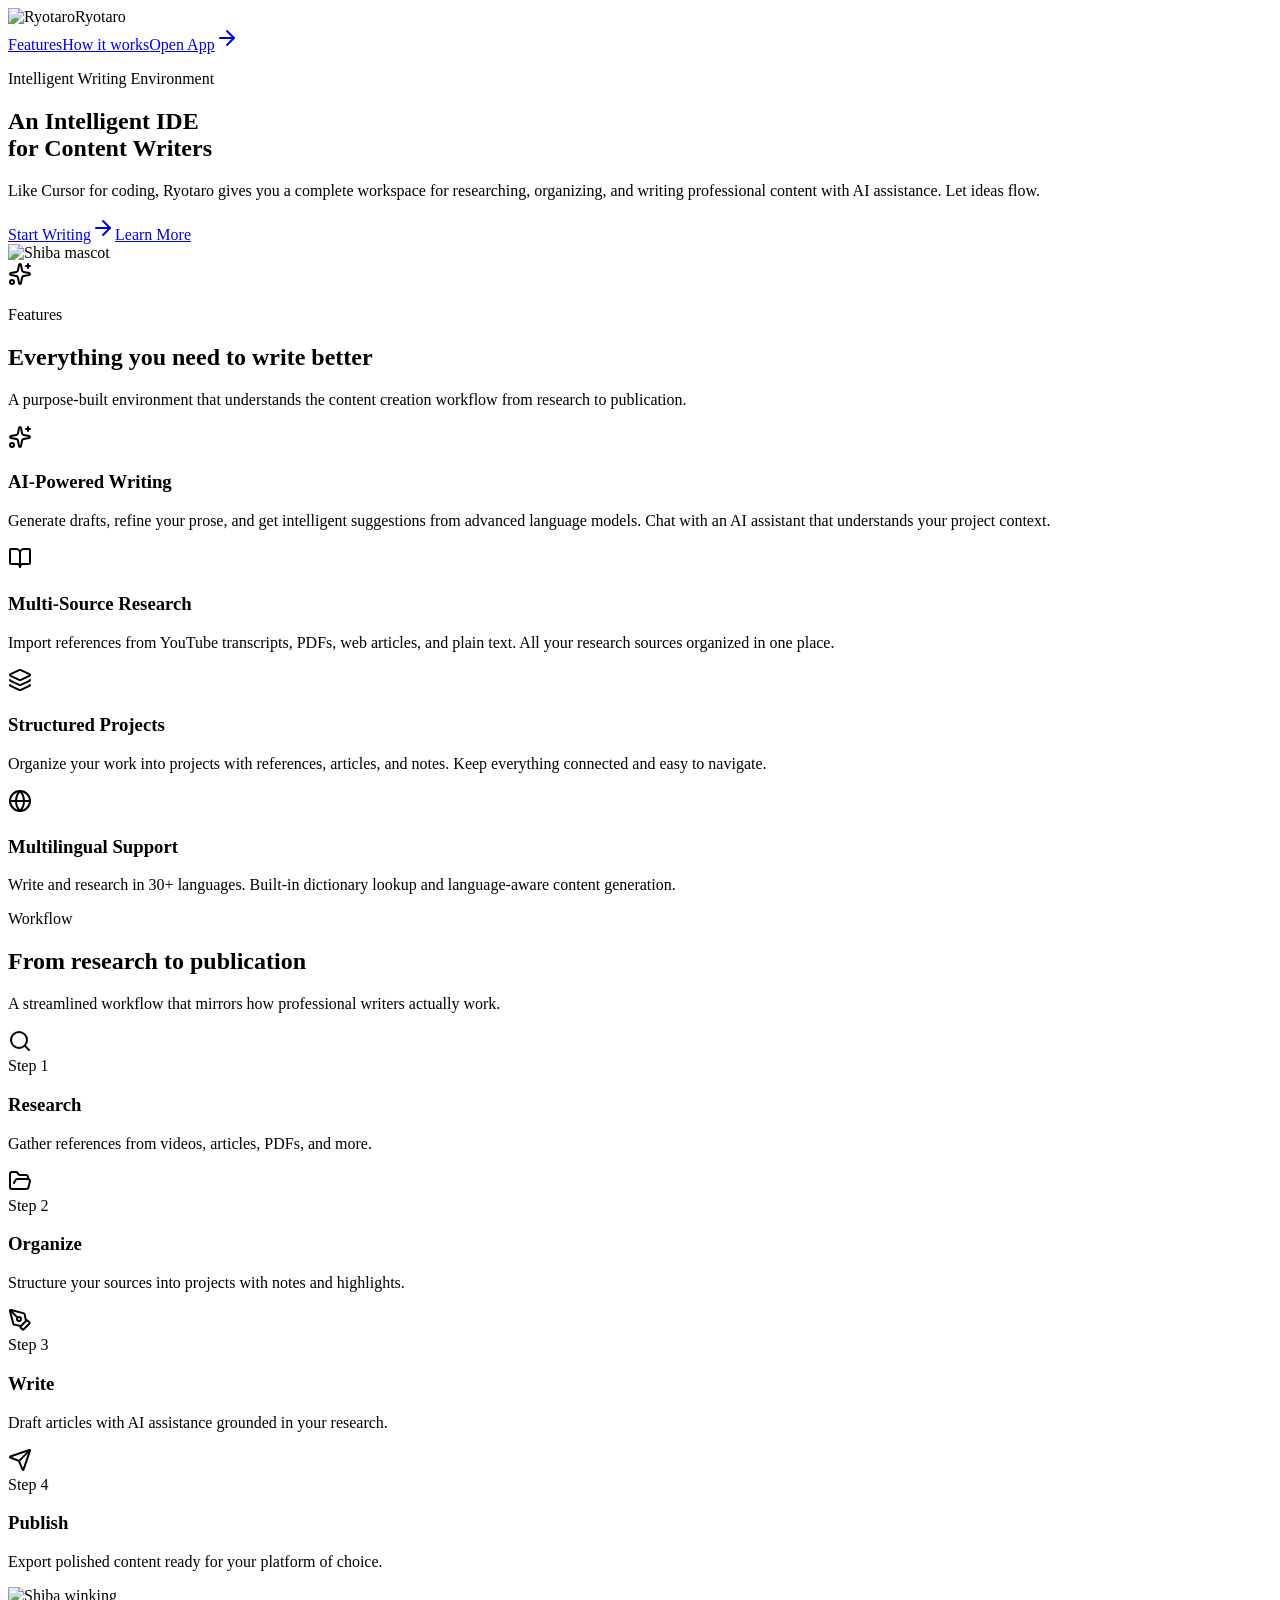
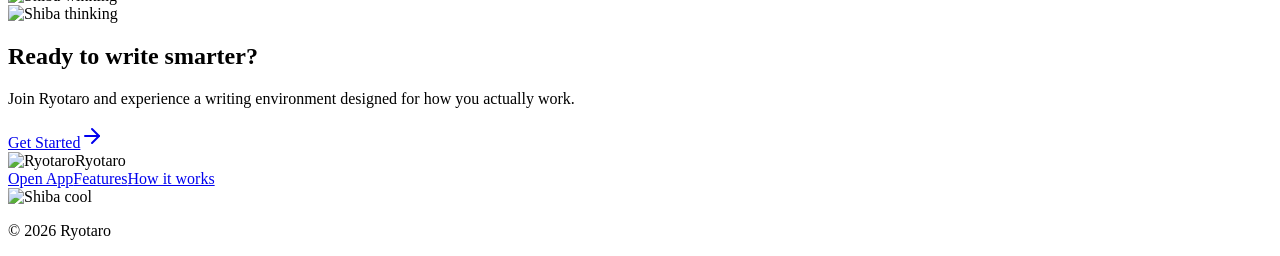
==== commit b4ae1f91: "deploy: tarorosama/ryotaro@a52a67dcdf9940318f6e026339bd85bd97bb1f72" ====
--- a/index.html
+++ b/index.html
@@ -1 +1 @@
-<!DOCTYPE html><!--jXBFft5oEqpF_3G3jZoE_--><html lang="en"><head><meta charSet="utf-8"/><meta name="viewport" content="width=device-width, initial-scale=1"/><link rel="preload" href="/ryotarosaito/_next/static/media/6bd983bd58a87a3d-s.p.cf80dd39.woff2" as="font" crossorigin="" type="font/woff2"/><link rel="preload" href="/ryotarosaito/_next/static/media/caa3a2e1cccd8315-s.p.853070df.woff2" as="font" crossorigin="" type="font/woff2"/><link rel="stylesheet" href="/ryotarosaito/_next/static/chunks/e638914c90c283c4.css" data-precedence="next"/><link rel="preload" as="script" fetchPriority="low" href="/ryotarosaito/_next/static/chunks/907005d3a0f55361.js"/><script src="/ryotarosaito/_next/static/chunks/a9cdb706e017dc50.js" async=""></script><script src="/ryotarosaito/_next/static/chunks/5dbe0503de84179e.js" async=""></script><script src="/ryotarosaito/_next/static/chunks/turbopack-f10eb50565ec5f5f.js" async=""></script><script src="/ryotarosaito/_next/static/chunks/8ce682e0b9902fcd.js" async=""></script><script src="/ryotarosaito/_next/static/chunks/f1c260e962916ee7.js" async=""></script><script src="/ryotarosaito/_next/static/chunks/d44c4bc37c32fd54.js" async=""></script><meta name="next-size-adjust" content=""/><title>Ryotaro - An Intelligent IDE for Content Writers</title><meta name="description" content="Like Cursor for coding, Ryotaro provides a comprehensive workspace for researching, organizing, and creating professional content with AI assistance."/><script src="/ryotarosaito/_next/static/chunks/a6dad97d9634a72d.js" noModule=""></script></head><body class="geist_a71539c9-module__T19VSG__variable sora_85be883e-module__EeXEPW__variable antialiased"><div hidden=""><!--$--><!--/$--></div><div class="min-h-screen bg-aijiro"><nav class="sticky top-0 z-50 bg-aijiro/80 backdrop-blur-md border-b border-haizakura/40"><div class="max-w-6xl mx-auto px-6 py-4 flex items-center justify-between"><div class="flex items-center gap-3"><img alt="Ryotaro" loading="lazy" width="36" height="36" decoding="async" data-nimg="1" class="rounded-lg" style="color:transparent" src="/shime-logo.png"/><span class="font-[family-name:var(--font-heading)] font-bold text-xl text-sumi-black">Ryotaro</span></div><div class="flex items-center gap-6"><a href="#features" class="text-sm text-medium-ink hover:text-sumi-black transition-colors">Features</a><a href="#how-it-works" class="text-sm text-medium-ink hover:text-sumi-black transition-colors">How it works</a><a href="https://ryotaro.up.railway.app" class="inline-flex items-center gap-2 px-4 py-2 bg-primary text-white text-sm font-medium rounded-lg hover:bg-primary-hover transition-colors">Open App<svg xmlns="http://www.w3.org/2000/svg" width="24" height="24" viewBox="0 0 24 24" fill="none" stroke="currentColor" stroke-width="2" stroke-linecap="round" stroke-linejoin="round" class="lucide lucide-arrow-right w-4 h-4" aria-hidden="true"><path d="M5 12h14"></path><path d="m12 5 7 7-7 7"></path></svg></a></div></div></nav><section class="relative overflow-hidden"><div class="max-w-6xl mx-auto px-6 pt-24 pb-32"><div class="flex flex-col lg:flex-row items-center gap-16"><div class="flex-1 space-y-8"><div class="space-y-4"><p class="text-sm font-medium text-primary tracking-wide uppercase">Intelligent Writing Environment</p><h1 class="font-[family-name:var(--font-heading)] font-bold text-5xl lg:text-6xl text-sumi-black leading-tight">An Intelligent IDE<br/>for Content Writers</h1><p class="text-lg text-light-ink max-w-lg leading-relaxed">Like Cursor for coding, Ryotaro gives you a complete workspace for researching, organizing, and writing professional content with AI assistance. Let ideas flow.</p></div><div class="flex items-center gap-4"><a href="https://ryotaro.up.railway.app" class="inline-flex items-center gap-2 px-6 py-3 bg-primary text-white font-medium rounded-lg hover:bg-primary-hover transition-colors shadow-sm">Start Writing<svg xmlns="http://www.w3.org/2000/svg" width="24" height="24" viewBox="0 0 24 24" fill="none" stroke="currentColor" stroke-width="2" stroke-linecap="round" stroke-linejoin="round" class="lucide lucide-arrow-right w-4 h-4" aria-hidden="true"><path d="M5 12h14"></path><path d="m12 5 7 7-7 7"></path></svg></a><a href="#features" class="inline-flex items-center gap-2 px-6 py-3 border border-haizakura text-medium-ink font-medium rounded-lg hover:bg-usuki transition-colors">Learn More</a></div></div><div class="flex-shrink-0 relative"><div class="w-72 h-72 lg:w-80 lg:h-80 rounded-3xl bg-usuhanada/60 flex items-center justify-center shadow-lg shadow-usuhanada/20"><img alt="Shiba mascot" loading="lazy" width="220" height="220" decoding="async" data-nimg="1" class="drop-shadow-md" style="color:transparent" src="/stickers/doge/shiba-happy.png"/></div><div class="absolute -bottom-4 -right-4 w-20 h-20 rounded-2xl bg-byakuroku/60 flex items-center justify-center"><svg xmlns="http://www.w3.org/2000/svg" width="24" height="24" viewBox="0 0 24 24" fill="none" stroke="currentColor" stroke-width="2" stroke-linecap="round" stroke-linejoin="round" class="lucide lucide-sparkles w-8 h-8 text-primary" aria-hidden="true"><path d="M11.017 2.814a1 1 0 0 1 1.966 0l1.051 5.558a2 2 0 0 0 1.594 1.594l5.558 1.051a1 1 0 0 1 0 1.966l-5.558 1.051a2 2 0 0 0-1.594 1.594l-1.051 5.558a1 1 0 0 1-1.966 0l-1.051-5.558a2 2 0 0 0-1.594-1.594l-5.558-1.051a1 1 0 0 1 0-1.966l5.558-1.051a2 2 0 0 0 1.594-1.594z"></path><path d="M20 2v4"></path><path d="M22 4h-4"></path><circle cx="4" cy="20" r="2"></circle></svg></div></div></div></div><div class="absolute top-0 right-0 w-1/2 h-full bg-gradient-to-l from-usuhanada/20 to-transparent pointer-events-none"></div></section><section id="features" class="bg-usuhanada/40 py-24"><div class="max-w-6xl mx-auto px-6"><div class="text-center mb-16 space-y-4"><p class="text-sm font-medium text-primary tracking-wide uppercase">Features</p><h2 class="font-[family-name:var(--font-heading)] font-bold text-3xl lg:text-4xl text-sumi-black">Everything you need to write better</h2><p class="text-light-ink max-w-2xl mx-auto">A purpose-built environment that understands the content creation workflow from research to publication.</p></div><div class="grid md:grid-cols-2 gap-6"><div class="group rounded-2xl bg-white/70 p-8 border border-haizakura/20 hover:shadow-md hover:shadow-usuhanada/20 transition-all duration-200"><div class="flex items-start gap-5"><div class="flex-shrink-0 w-12 h-12 bg-byakuroku rounded-xl flex items-center justify-center text-medium-ink"><svg xmlns="http://www.w3.org/2000/svg" width="24" height="24" viewBox="0 0 24 24" fill="none" stroke="currentColor" stroke-width="2" stroke-linecap="round" stroke-linejoin="round" class="lucide lucide-sparkles w-6 h-6" aria-hidden="true"><path d="M11.017 2.814a1 1 0 0 1 1.966 0l1.051 5.558a2 2 0 0 0 1.594 1.594l5.558 1.051a1 1 0 0 1 0 1.966l-5.558 1.051a2 2 0 0 0-1.594 1.594l-1.051 5.558a1 1 0 0 1-1.966 0l-1.051-5.558a2 2 0 0 0-1.594-1.594l-5.558-1.051a1 1 0 0 1 0-1.966l5.558-1.051a2 2 0 0 0 1.594-1.594z"></path><path d="M20 2v4"></path><path d="M22 4h-4"></path><circle cx="4" cy="20" r="2"></circle></svg></div><div class="space-y-2"><h3 class="font-[family-name:var(--font-heading)] font-semibold text-lg text-sumi-black">AI-Powered Writing</h3><p class="text-sm text-light-ink leading-relaxed">Generate drafts, refine your prose, and get intelligent suggestions from advanced language models. Chat with an AI assistant that understands your project context.</p></div></div></div><div class="group rounded-2xl bg-white/70 p-8 border border-haizakura/20 hover:shadow-md hover:shadow-usuhanada/20 transition-all duration-200"><div class="flex items-start gap-5"><div class="flex-shrink-0 w-12 h-12 bg-mizu rounded-xl flex items-center justify-center text-medium-ink"><svg xmlns="http://www.w3.org/2000/svg" width="24" height="24" viewBox="0 0 24 24" fill="none" stroke="currentColor" stroke-width="2" stroke-linecap="round" stroke-linejoin="round" class="lucide lucide-book-open w-6 h-6" aria-hidden="true"><path d="M12 7v14"></path><path d="M3 18a1 1 0 0 1-1-1V4a1 1 0 0 1 1-1h5a4 4 0 0 1 4 4 4 4 0 0 1 4-4h5a1 1 0 0 1 1 1v13a1 1 0 0 1-1 1h-6a3 3 0 0 0-3 3 3 3 0 0 0-3-3z"></path></svg></div><div class="space-y-2"><h3 class="font-[family-name:var(--font-heading)] font-semibold text-lg text-sumi-black">Multi-Source Research</h3><p class="text-sm text-light-ink leading-relaxed">Import references from YouTube transcripts, PDFs, web articles, and plain text. All your research sources organized in one place.</p></div></div></div><div class="group rounded-2xl bg-white/70 p-8 border border-haizakura/20 hover:shadow-md hover:shadow-usuhanada/20 transition-all duration-200"><div class="flex items-start gap-5"><div class="flex-shrink-0 w-12 h-12 bg-sakura rounded-xl flex items-center justify-center text-medium-ink"><svg xmlns="http://www.w3.org/2000/svg" width="24" height="24" viewBox="0 0 24 24" fill="none" stroke="currentColor" stroke-width="2" stroke-linecap="round" stroke-linejoin="round" class="lucide lucide-layers w-6 h-6" aria-hidden="true"><path d="M12.83 2.18a2 2 0 0 0-1.66 0L2.6 6.08a1 1 0 0 0 0 1.83l8.58 3.91a2 2 0 0 0 1.66 0l8.58-3.9a1 1 0 0 0 0-1.83z"></path><path d="M2 12a1 1 0 0 0 .58.91l8.6 3.91a2 2 0 0 0 1.65 0l8.58-3.9A1 1 0 0 0 22 12"></path><path d="M2 17a1 1 0 0 0 .58.91l8.6 3.91a2 2 0 0 0 1.65 0l8.58-3.9A1 1 0 0 0 22 17"></path></svg></div><div class="space-y-2"><h3 class="font-[family-name:var(--font-heading)] font-semibold text-lg text-sumi-black">Structured Projects</h3><p class="text-sm text-light-ink leading-relaxed">Organize your work into projects with references, articles, and notes. Keep everything connected and easy to navigate.</p></div></div></div><div class="group rounded-2xl bg-white/70 p-8 border border-haizakura/20 hover:shadow-md hover:shadow-usuhanada/20 transition-all duration-200"><div class="flex items-start gap-5"><div class="flex-shrink-0 w-12 h-12 bg-usumurasaki rounded-xl flex items-center justify-center text-medium-ink"><svg xmlns="http://www.w3.org/2000/svg" width="24" height="24" viewBox="0 0 24 24" fill="none" stroke="currentColor" stroke-width="2" stroke-linecap="round" stroke-linejoin="round" class="lucide lucide-globe w-6 h-6" aria-hidden="true"><circle cx="12" cy="12" r="10"></circle><path d="M12 2a14.5 14.5 0 0 0 0 20 14.5 14.5 0 0 0 0-20"></path><path d="M2 12h20"></path></svg></div><div class="space-y-2"><h3 class="font-[family-name:var(--font-heading)] font-semibold text-lg text-sumi-black">Multilingual Support</h3><p class="text-sm text-light-ink leading-relaxed">Write and research in 30+ languages. Built-in dictionary lookup and language-aware content generation.</p></div></div></div></div></div></section><section id="how-it-works" class="py-24"><div class="max-w-6xl mx-auto px-6"><div class="text-center mb-16 space-y-4"><p class="text-sm font-medium text-primary tracking-wide uppercase">Workflow</p><h2 class="font-[family-name:var(--font-heading)] font-bold text-3xl lg:text-4xl text-sumi-black">From research to publication</h2><p class="text-light-ink max-w-2xl mx-auto">A streamlined workflow that mirrors how professional writers actually work.</p></div><div class="grid md:grid-cols-4 gap-8"><div class="text-center space-y-4"><div class="mx-auto w-14 h-14 bg-byakuroku/50 rounded-2xl flex items-center justify-center text-primary"><svg xmlns="http://www.w3.org/2000/svg" width="24" height="24" viewBox="0 0 24 24" fill="none" stroke="currentColor" stroke-width="2" stroke-linecap="round" stroke-linejoin="round" class="lucide lucide-search w-5 h-5" aria-hidden="true"><path d="m21 21-4.34-4.34"></path><circle cx="11" cy="11" r="8"></circle></svg></div><div class="space-y-1"><span class="text-xs font-medium text-ink-mist uppercase tracking-wider">Step <!-- -->1</span><h3 class="font-[family-name:var(--font-heading)] font-semibold text-sumi-black">Research</h3></div><p class="text-sm text-light-ink leading-relaxed">Gather references from videos, articles, PDFs, and more.</p></div><div class="text-center space-y-4"><div class="mx-auto w-14 h-14 bg-usuhanada/50 rounded-2xl flex items-center justify-center text-[#7B8CDE]"><svg xmlns="http://www.w3.org/2000/svg" width="24" height="24" viewBox="0 0 24 24" fill="none" stroke="currentColor" stroke-width="2" stroke-linecap="round" stroke-linejoin="round" class="lucide lucide-folder-open w-5 h-5" aria-hidden="true"><path d="m6 14 1.5-2.9A2 2 0 0 1 9.24 10H20a2 2 0 0 1 1.94 2.5l-1.54 6a2 2 0 0 1-1.95 1.5H4a2 2 0 0 1-2-2V5a2 2 0 0 1 2-2h3.9a2 2 0 0 1 1.69.9l.81 1.2a2 2 0 0 0 1.67.9H18a2 2 0 0 1 2 2v2"></path></svg></div><div class="space-y-1"><span class="text-xs font-medium text-ink-mist uppercase tracking-wider">Step <!-- -->2</span><h3 class="font-[family-name:var(--font-heading)] font-semibold text-sumi-black">Organize</h3></div><p class="text-sm text-light-ink leading-relaxed">Structure your sources into projects with notes and highlights.</p></div><div class="text-center space-y-4"><div class="mx-auto w-14 h-14 bg-sakura/50 rounded-2xl flex items-center justify-center text-[#D4849A]"><svg xmlns="http://www.w3.org/2000/svg" width="24" height="24" viewBox="0 0 24 24" fill="none" stroke="currentColor" stroke-width="2" stroke-linecap="round" stroke-linejoin="round" class="lucide lucide-pen-tool w-5 h-5" aria-hidden="true"><path d="M15.707 21.293a1 1 0 0 1-1.414 0l-1.586-1.586a1 1 0 0 1 0-1.414l5.586-5.586a1 1 0 0 1 1.414 0l1.586 1.586a1 1 0 0 1 0 1.414z"></path><path d="m18 13-1.375-6.874a1 1 0 0 0-.746-.776L3.235 2.028a1 1 0 0 0-1.207 1.207L5.35 15.879a1 1 0 0 0 .776.746L13 18"></path><path d="m2.3 2.3 7.286 7.286"></path><circle cx="11" cy="11" r="2"></circle></svg></div><div class="space-y-1"><span class="text-xs font-medium text-ink-mist uppercase tracking-wider">Step <!-- -->3</span><h3 class="font-[family-name:var(--font-heading)] font-semibold text-sumi-black">Write</h3></div><p class="text-sm text-light-ink leading-relaxed">Draft articles with AI assistance grounded in your research.</p></div><div class="text-center space-y-4"><div class="mx-auto w-14 h-14 bg-usumurasaki/50 rounded-2xl flex items-center justify-center text-[#9B8EC4]"><svg xmlns="http://www.w3.org/2000/svg" width="24" height="24" viewBox="0 0 24 24" fill="none" stroke="currentColor" stroke-width="2" stroke-linecap="round" stroke-linejoin="round" class="lucide lucide-send w-5 h-5" aria-hidden="true"><path d="M14.536 21.686a.5.5 0 0 0 .937-.024l6.5-19a.496.496 0 0 0-.635-.635l-19 6.5a.5.5 0 0 0-.024.937l7.93 3.18a2 2 0 0 1 1.112 1.11z"></path><path d="m21.854 2.147-10.94 10.939"></path></svg></div><div class="space-y-1"><span class="text-xs font-medium text-ink-mist uppercase tracking-wider">Step <!-- -->4</span><h3 class="font-[family-name:var(--font-heading)] font-semibold text-sumi-black">Publish</h3></div><p class="text-sm text-light-ink leading-relaxed">Export polished content ready for your platform of choice.</p></div></div><div class="mt-16 flex justify-center"><img alt="Shiba winking" loading="lazy" width="100" height="100" decoding="async" data-nimg="1" class="opacity-60" style="color:transparent" src="/stickers/doge/shiba-wink.png"/></div></div></section><section class="py-20 bg-usuki"><div class="max-w-3xl mx-auto px-6 text-center space-y-8"><div class="flex justify-center"><img alt="Shiba thinking" loading="lazy" width="80" height="80" decoding="async" data-nimg="1" class="opacity-70" style="color:transparent" src="/stickers/doge/shiba-thinking.png"/></div><h2 class="font-[family-name:var(--font-heading)] font-bold text-3xl text-sumi-black">Ready to write smarter?</h2><p class="text-light-ink max-w-xl mx-auto">Join Ryotaro and experience a writing environment designed for how you actually work.</p><a href="https://ryotaro.up.railway.app" class="inline-flex items-center gap-2 px-8 py-3.5 bg-primary text-white font-medium rounded-lg hover:bg-primary-hover transition-colors shadow-sm">Get Started<svg xmlns="http://www.w3.org/2000/svg" width="24" height="24" viewBox="0 0 24 24" fill="none" stroke="currentColor" stroke-width="2" stroke-linecap="round" stroke-linejoin="round" class="lucide lucide-arrow-right w-4 h-4" aria-hidden="true"><path d="M5 12h14"></path><path d="m12 5 7 7-7 7"></path></svg></a></div></section><footer class="border-t border-haizakura/40 py-12 bg-aijiro"><div class="max-w-6xl mx-auto px-6"><div class="flex flex-col md:flex-row items-center justify-between gap-6"><div class="flex items-center gap-3"><img alt="Ryotaro" loading="lazy" width="28" height="28" decoding="async" data-nimg="1" class="rounded-md" style="color:transparent" src="/shime-logo.png"/><span class="font-[family-name:var(--font-heading)] font-semibold text-sumi-black">Ryotaro</span></div><div class="flex items-center gap-8"><a href="https://ryotaro.up.railway.app" class="text-sm text-medium-ink hover:text-sumi-black transition-colors">Open App</a><a href="#features" class="text-sm text-medium-ink hover:text-sumi-black transition-colors">Features</a><a href="#how-it-works" class="text-sm text-medium-ink hover:text-sumi-black transition-colors">How it works</a></div><div class="flex items-center gap-3"><img alt="Shiba cool" loading="lazy" width="32" height="32" decoding="async" data-nimg="1" class="opacity-50" style="color:transparent" src="/stickers/doge/shiba-cool.png"/><p class="text-xs text-ink-mist">© <!-- -->2026<!-- --> Ryotaro</p></div></div></div></footer></div><!--$--><!--/$--><script src="/ryotarosaito/_next/static/chunks/907005d3a0f55361.js" id="_R_" async=""></script><script>(self.__next_f=self.__next_f||[]).push([0])</script><script>self.__next_f.push([1,"1:\"$Sreact.fragment\"\n2:I[12348,[\"/ryotarosaito/_next/static/chunks/8ce682e0b9902fcd.js\",\"/ryotarosaito/_next/static/chunks/f1c260e962916ee7.js\"],\"default\"]\n3:I[83308,[\"/ryotarosaito/_next/static/chunks/8ce682e0b9902fcd.js\",\"/ryotarosaito/_next/static/chunks/f1c260e962916ee7.js\"],\"default\"]\n4:I[42680,[\"/ryotarosaito/_next/static/chunks/d44c4bc37c32fd54.js\"],\"Image\"]\nf:I[67306,[\"/ryotarosaito/_next/static/chunks/8ce682e0b9902fcd.js\",\"/ryotarosaito/_next/static/chunks/f1c260e962916ee7.js\"],\"default\"]\n:HL[\"/ryotarosaito/_next/static/chunks/e638914c90c283c4.css\",\"style\"]\n:HL[\"/ryotarosaito/_next/static/media/6bd983bd58a87a3d-s.p.cf80dd39.woff2\",\"font\",{\"crossOrigin\":\"\",\"type\":\"font/woff2\"}]\n:HL[\"/ryotarosaito/_next/static/media/caa3a2e1cccd8315-s.p.853070df.woff2\",\"font\",{\"crossOrigin\":\"\",\"type\":\"font/woff2\"}]\n"])</script><script>self.__next_f.push([1,"0:{\"P\":null,\"b\":\"jXBFft5oEqpF_3G3jZoE_\",\"c\":[\"\",\"\"],\"q\":\"\",\"i\":false,\"f\":[[[\"\",{\"children\":[\"__PAGE__\",{}]},\"$undefined\",\"$undefined\",true],[[\"$\",\"$1\",\"c\",{\"children\":[[[\"$\",\"link\",\"0\",{\"rel\":\"stylesheet\",\"href\":\"/ryotarosaito/_next/static/chunks/e638914c90c283c4.css\",\"precedence\":\"next\",\"crossOrigin\":\"$undefined\",\"nonce\":\"$undefined\"}]],[\"$\",\"html\",null,{\"lang\":\"en\",\"children\":[\"$\",\"body\",null,{\"className\":\"geist_a71539c9-module__T19VSG__variable sora_85be883e-module__EeXEPW__variable antialiased\",\"children\":[\"$\",\"$L2\",null,{\"parallelRouterKey\":\"children\",\"error\":\"$undefined\",\"errorStyles\":\"$undefined\",\"errorScripts\":\"$undefined\",\"template\":[\"$\",\"$L3\",null,{}],\"templateStyles\":\"$undefined\",\"templateScripts\":\"$undefined\",\"notFound\":[[[\"$\",\"title\",null,{\"children\":\"404: This page could not be found.\"}],[\"$\",\"div\",null,{\"style\":{\"fontFamily\":\"system-ui,\\\"Segoe UI\\\",Roboto,Helvetica,Arial,sans-serif,\\\"Apple Color Emoji\\\",\\\"Segoe UI Emoji\\\"\",\"height\":\"100vh\",\"textAlign\":\"center\",\"display\":\"flex\",\"flexDirection\":\"column\",\"alignItems\":\"center\",\"justifyContent\":\"center\"},\"children\":[\"$\",\"div\",null,{\"children\":[[\"$\",\"style\",null,{\"dangerouslySetInnerHTML\":{\"__html\":\"body{color:#000;background:#fff;margin:0}.next-error-h1{border-right:1px solid rgba(0,0,0,.3)}@media (prefers-color-scheme:dark){body{color:#fff;background:#000}.next-error-h1{border-right:1px solid rgba(255,255,255,.3)}}\"}}],[\"$\",\"h1\",null,{\"className\":\"next-error-h1\",\"style\":{\"display\":\"inline-block\",\"margin\":\"0 20px 0 0\",\"padding\":\"0 23px 0 0\",\"fontSize\":24,\"fontWeight\":500,\"verticalAlign\":\"top\",\"lineHeight\":\"49px\"},\"children\":404}],[\"$\",\"div\",null,{\"style\":{\"display\":\"inline-block\"},\"children\":[\"$\",\"h2\",null,{\"style\":{\"fontSize\":14,\"fontWeight\":400,\"lineHeight\":\"49px\",\"margin\":0},\"children\":\"This page could not be found.\"}]}]]}]}]],[]],\"forbidden\":\"$undefined\",\"unauthorized\":\"$undefined\"}]}]}]]}],{\"children\":[[\"$\",\"$1\",\"c\",{\"children\":[[\"$\",\"div\",null,{\"className\":\"min-h-screen bg-aijiro\",\"children\":[[\"$\",\"nav\",null,{\"className\":\"sticky top-0 z-50 bg-aijiro/80 backdrop-blur-md border-b border-haizakura/40\",\"children\":[\"$\",\"div\",null,{\"className\":\"max-w-6xl mx-auto px-6 py-4 flex items-center justify-between\",\"children\":[[\"$\",\"div\",null,{\"className\":\"flex items-center gap-3\",\"children\":[[\"$\",\"$L4\",null,{\"src\":\"/shime-logo.png\",\"alt\":\"Ryotaro\",\"width\":36,\"height\":36,\"className\":\"rounded-lg\"}],[\"$\",\"span\",null,{\"className\":\"font-[family-name:var(--font-heading)] font-bold text-xl text-sumi-black\",\"children\":\"Ryotaro\"}]]}],[\"$\",\"div\",null,{\"className\":\"flex items-center gap-6\",\"children\":[[\"$\",\"a\",null,{\"href\":\"#features\",\"className\":\"text-sm text-medium-ink hover:text-sumi-black transition-colors\",\"children\":\"Features\"}],[\"$\",\"a\",null,{\"href\":\"#how-it-works\",\"className\":\"text-sm text-medium-ink hover:text-sumi-black transition-colors\",\"children\":\"How it works\"}],[\"$\",\"a\",null,{\"href\":\"https://ryotaro.up.railway.app\",\"className\":\"inline-flex items-center gap-2 px-4 py-2 bg-primary text-white text-sm font-medium rounded-lg hover:bg-primary-hover transition-colors\",\"children\":[\"Open App\",[\"$\",\"svg\",null,{\"ref\":\"$undefined\",\"xmlns\":\"http://www.w3.org/2000/svg\",\"width\":24,\"height\":24,\"viewBox\":\"0 0 24 24\",\"fill\":\"none\",\"stroke\":\"currentColor\",\"strokeWidth\":2,\"strokeLinecap\":\"round\",\"strokeLinejoin\":\"round\",\"className\":\"lucide lucide-arrow-right w-4 h-4\",\"aria-hidden\":\"true\",\"children\":[[\"$\",\"path\",\"1ays0h\",{\"d\":\"M5 12h14\"}],[\"$\",\"path\",\"xquz4c\",{\"d\":\"m12 5 7 7-7 7\"}],\"$undefined\"]}]]}]]}]]}]}],[\"$\",\"section\",null,{\"className\":\"relative overflow-hidden\",\"children\":[[\"$\",\"div\",null,{\"className\":\"max-w-6xl mx-auto px-6 pt-24 pb-32\",\"children\":[\"$\",\"div\",null,{\"className\":\"flex flex-col lg:flex-row items-center gap-16\",\"children\":[[\"$\",\"div\",null,{\"className\":\"flex-1 space-y-8\",\"children\":[[\"$\",\"div\",null,{\"className\":\"space-y-4\",\"children\":[[\"$\",\"p\",null,{\"className\":\"text-sm font-medium text-primary tracking-wide uppercase\",\"children\":\"Intelligent Writing Environment\"}],[\"$\",\"h1\",null,{\"className\":\"font-[family-name:var(--font-heading)] font-bold text-5xl lg:text-6xl text-sumi-black leading-tight\",\"children\":[\"An Intelligent IDE\",[\"$\",\"br\",null,{}],\"for Content Writers\"]}],[\"$\",\"p\",null,{\"className\":\"text-lg text-light-ink max-w-lg leading-relaxed\",\"children\":\"Like Cursor for coding, Ryotaro gives you a complete workspace for researching, organizing, and writing professional content with AI assistance. Let ideas flow.\"}]]}],\"$L5\"]}],\"$L6\"]}]}],\"$L7\"]}],\"$L8\",\"$L9\",\"$La\",\"$Lb\"]}],[\"$Lc\"],\"$Ld\"]}],{},null,false,false]},null,false,false],\"$Le\",false]],\"m\":\"$undefined\",\"G\":[\"$f\",[]],\"s\":false,\"S\":true}\n"])</script><script>self.__next_f.push([1,"15:I[99399,[\"/ryotarosaito/_next/static/chunks/8ce682e0b9902fcd.js\",\"/ryotarosaito/_next/static/chunks/f1c260e962916ee7.js\"],\"OutletBoundary\"]\n16:\"$Sreact.suspense\"\n18:I[99399,[\"/ryotarosaito/_next/static/chunks/8ce682e0b9902fcd.js\",\"/ryotarosaito/_next/static/chunks/f1c260e962916ee7.js\"],\"ViewportBoundary\"]\n1a:I[99399,[\"/ryotarosaito/_next/static/chunks/8ce682e0b9902fcd.js\",\"/ryotarosaito/_next/static/chunks/f1c260e962916ee7.js\"],\"MetadataBoundary\"]\n5:[\"$\",\"div\",null,{\"className\":\"flex items-center gap-4\",\"children\":[[\"$\",\"a\",null,{\"href\":\"https://ryotaro.up.railway.app\",\"className\":\"inline-flex items-center gap-2 px-6 py-3 bg-primary text-white font-medium rounded-lg hover:bg-primary-hover transition-colors shadow-sm\",\"children\":[\"Start Writing\",[\"$\",\"svg\",null,{\"ref\":\"$undefined\",\"xmlns\":\"http://www.w3.org/2000/svg\",\"width\":24,\"height\":24,\"viewBox\":\"0 0 24 24\",\"fill\":\"none\",\"stroke\":\"currentColor\",\"strokeWidth\":2,\"strokeLinecap\":\"round\",\"strokeLinejoin\":\"round\",\"className\":\"lucide lucide-arrow-right w-4 h-4\",\"aria-hidden\":\"true\",\"children\":[[\"$\",\"path\",\"1ays0h\",{\"d\":\"M5 12h14\"}],[\"$\",\"path\",\"xquz4c\",{\"d\":\"m12 5 7 7-7 7\"}],\"$undefined\"]}]]}],[\"$\",\"a\",null,{\"href\":\"#features\",\"className\":\"inline-flex items-center gap-2 px-6 py-3 border border-haizakura text-medium-ink font-medium rounded-lg hover:bg-usuki transition-colors\",\"children\":\"Learn More\"}]]}]\n6:[\"$\",\"div\",null,{\"className\":\"flex-shrink-0 relative\",\"children\":[[\"$\",\"div\",null,{\"className\":\"w-72 h-72 lg:w-80 lg:h-80 rounded-3xl bg-usuhanada/60 flex items-center justify-center shadow-lg shadow-usuhanada/20\",\"children\":[\"$\",\"$L4\",null,{\"src\":\"/stickers/doge/shiba-happy.png\",\"alt\":\"Shiba mascot\",\"width\":220,\"height\":220,\"className\":\"drop-shadow-md\"}]}],[\"$\",\"div\",null,{\"className\":\"absolute -bottom-4 -right-4 w-20 h-20 rounded-2xl bg-byakuroku/60 flex items-center justify-center\",\"children\":[\"$\",\"svg\",null,{\"ref\":\"$undefined\",\"xmlns\":\"http://www.w3.org/2000/svg\",\"width\":24,\"height\":24,\"viewBox\":\"0 0 24 24\",\"fill\":\"none\",\"stroke\":\"currentColor\",\"strokeWidth\":2,\"strokeLinecap\":\"round\",\"strokeLinejoin\":\"round\",\"className\":\"lucide lucide-sparkles w-8 h-8 text-primary\",\"aria-hidden\":\"true\",\"children\":[[\"$\",\"path\",\"1s2grr\",{\"d\":\"M11.017 2.814a1 1 0 0 1 1.966 0l1.051 5.558a2 2 0 0 0 1.594 1.594l5.558 1.051a1 1 0 0 1 0 1.966l-5.558 1.051a2 2 0 0 0-1.594 1.594l-1.051 5.558a1 1 0 0 1-1.966 0l-1.051-5.558a2 2 0 0 0-1.594-1.594l-5.558-1.051a1 1 0 0 1 0-1.966l5.558-1.051a2 2 0 0 0 1.594-1.594z\"}],[\"$\",\"path\",\"1rf3ol\",{\"d\":\"M20 2v4\"}],[\"$\",\"path\",\"gwowj6\",{\"d\":\"M22 4h-4\"}],[\"$\",\"circle\",\"6kqj1y\",{\"cx\":\"4\",\"cy\":\"20\",\"r\":\"2\"}],\"$undefined\"]}]}]]}]\n7:[\"$\",\"div\",null,{\"className\":\"absolute top-0 right-0 w-1/2 h-full bg-gradient-to-l from-usuhanada/20 to-transparent pointer-events-none\"}]\n"])</script><script>self.__next_f.push([1,"8:[\"$\",\"section\",null,{\"id\":\"features\",\"className\":\"bg-usuhanada/40 py-24\",\"children\":[\"$\",\"div\",null,{\"className\":\"max-w-6xl mx-auto px-6\",\"children\":[[\"$\",\"div\",null,{\"className\":\"text-center mb-16 space-y-4\",\"children\":[[\"$\",\"p\",null,{\"className\":\"text-sm font-medium text-primary tracking-wide uppercase\",\"children\":\"Features\"}],[\"$\",\"h2\",null,{\"className\":\"font-[family-name:var(--font-heading)] font-bold text-3xl lg:text-4xl text-sumi-black\",\"children\":\"Everything you need to write better\"}],[\"$\",\"p\",null,{\"className\":\"text-light-ink max-w-2xl mx-auto\",\"children\":\"A purpose-built environment that understands the content creation workflow from research to publication.\"}]]}],[\"$\",\"div\",null,{\"className\":\"grid md:grid-cols-2 gap-6\",\"children\":[[\"$\",\"div\",null,{\"className\":\"group rounded-2xl bg-white/70 p-8 border border-haizakura/20 hover:shadow-md hover:shadow-usuhanada/20 transition-all duration-200\",\"children\":[\"$\",\"div\",null,{\"className\":\"flex items-start gap-5\",\"children\":[[\"$\",\"div\",null,{\"className\":\"flex-shrink-0 w-12 h-12 bg-byakuroku rounded-xl flex items-center justify-center text-medium-ink\",\"children\":[\"$\",\"svg\",null,{\"ref\":\"$undefined\",\"xmlns\":\"http://www.w3.org/2000/svg\",\"width\":24,\"height\":24,\"viewBox\":\"0 0 24 24\",\"fill\":\"none\",\"stroke\":\"currentColor\",\"strokeWidth\":2,\"strokeLinecap\":\"round\",\"strokeLinejoin\":\"round\",\"className\":\"lucide lucide-sparkles w-6 h-6\",\"aria-hidden\":\"true\",\"children\":[[\"$\",\"path\",\"1s2grr\",{\"d\":\"M11.017 2.814a1 1 0 0 1 1.966 0l1.051 5.558a2 2 0 0 0 1.594 1.594l5.558 1.051a1 1 0 0 1 0 1.966l-5.558 1.051a2 2 0 0 0-1.594 1.594l-1.051 5.558a1 1 0 0 1-1.966 0l-1.051-5.558a2 2 0 0 0-1.594-1.594l-5.558-1.051a1 1 0 0 1 0-1.966l5.558-1.051a2 2 0 0 0 1.594-1.594z\"}],[\"$\",\"path\",\"1rf3ol\",{\"d\":\"M20 2v4\"}],[\"$\",\"path\",\"gwowj6\",{\"d\":\"M22 4h-4\"}],[\"$\",\"circle\",\"6kqj1y\",{\"cx\":\"4\",\"cy\":\"20\",\"r\":\"2\"}],\"$undefined\"]}]}],[\"$\",\"div\",null,{\"className\":\"space-y-2\",\"children\":[[\"$\",\"h3\",null,{\"className\":\"font-[family-name:var(--font-heading)] font-semibold text-lg text-sumi-black\",\"children\":\"AI-Powered Writing\"}],[\"$\",\"p\",null,{\"className\":\"text-sm text-light-ink leading-relaxed\",\"children\":\"Generate drafts, refine your prose, and get intelligent suggestions from advanced language models. Chat with an AI assistant that understands your project context.\"}]]}]]}]}],[\"$\",\"div\",null,{\"className\":\"group rounded-2xl bg-white/70 p-8 border border-haizakura/20 hover:shadow-md hover:shadow-usuhanada/20 transition-all duration-200\",\"children\":[\"$\",\"div\",null,{\"className\":\"flex items-start gap-5\",\"children\":[[\"$\",\"div\",null,{\"className\":\"flex-shrink-0 w-12 h-12 bg-mizu rounded-xl flex items-center justify-center text-medium-ink\",\"children\":[\"$\",\"svg\",null,{\"ref\":\"$undefined\",\"xmlns\":\"http://www.w3.org/2000/svg\",\"width\":24,\"height\":24,\"viewBox\":\"0 0 24 24\",\"fill\":\"none\",\"stroke\":\"currentColor\",\"strokeWidth\":2,\"strokeLinecap\":\"round\",\"strokeLinejoin\":\"round\",\"className\":\"lucide lucide-book-open w-6 h-6\",\"aria-hidden\":\"true\",\"children\":[[\"$\",\"path\",\"1akyts\",{\"d\":\"M12 7v14\"}],[\"$\",\"path\",\"ruj8y\",{\"d\":\"M3 18a1 1 0 0 1-1-1V4a1 1 0 0 1 1-1h5a4 4 0 0 1 4 4 4 4 0 0 1 4-4h5a1 1 0 0 1 1 1v13a1 1 0 0 1-1 1h-6a3 3 0 0 0-3 3 3 3 0 0 0-3-3z\"}],\"$undefined\"]}]}],[\"$\",\"div\",null,{\"className\":\"space-y-2\",\"children\":[[\"$\",\"h3\",null,{\"className\":\"font-[family-name:var(--font-heading)] font-semibold text-lg text-sumi-black\",\"children\":\"Multi-Source Research\"}],[\"$\",\"p\",null,{\"className\":\"text-sm text-light-ink leading-relaxed\",\"children\":\"Import references from YouTube transcripts, PDFs, web articles, and plain text. All your research sources organized in one place.\"}]]}]]}]}],[\"$\",\"div\",null,{\"className\":\"group rounded-2xl bg-white/70 p-8 border border-haizakura/20 hover:shadow-md hover:shadow-usuhanada/20 transition-all duration-200\",\"children\":[\"$\",\"div\",null,{\"className\":\"flex items-start gap-5\",\"children\":[[\"$\",\"div\",null,{\"className\":\"flex-shrink-0 w-12 h-12 bg-sakura rounded-xl flex items-center justify-center text-medium-ink\",\"children\":\"$L10\"}],\"$L11\"]}]}],\"$L12\"]}]]}]}]\n"])</script><script>self.__next_f.push([1,"9:[\"$\",\"section\",null,{\"id\":\"how-it-works\",\"className\":\"py-24\",\"children\":[\"$\",\"div\",null,{\"className\":\"max-w-6xl mx-auto px-6\",\"children\":[[\"$\",\"div\",null,{\"className\":\"text-center mb-16 space-y-4\",\"children\":[[\"$\",\"p\",null,{\"className\":\"text-sm font-medium text-primary tracking-wide uppercase\",\"children\":\"Workflow\"}],[\"$\",\"h2\",null,{\"className\":\"font-[family-name:var(--font-heading)] font-bold text-3xl lg:text-4xl text-sumi-black\",\"children\":\"From research to publication\"}],[\"$\",\"p\",null,{\"className\":\"text-light-ink max-w-2xl mx-auto\",\"children\":\"A streamlined workflow that mirrors how professional writers actually work.\"}]]}],[\"$\",\"div\",null,{\"className\":\"grid md:grid-cols-4 gap-8\",\"children\":[[\"$\",\"div\",null,{\"className\":\"text-center space-y-4\",\"children\":[[\"$\",\"div\",null,{\"className\":\"mx-auto w-14 h-14 bg-byakuroku/50 rounded-2xl flex items-center justify-center text-primary\",\"children\":[\"$\",\"svg\",null,{\"ref\":\"$undefined\",\"xmlns\":\"http://www.w3.org/2000/svg\",\"width\":24,\"height\":24,\"viewBox\":\"0 0 24 24\",\"fill\":\"none\",\"stroke\":\"currentColor\",\"strokeWidth\":2,\"strokeLinecap\":\"round\",\"strokeLinejoin\":\"round\",\"className\":\"lucide lucide-search w-5 h-5\",\"aria-hidden\":\"true\",\"children\":[[\"$\",\"path\",\"14j7rj\",{\"d\":\"m21 21-4.34-4.34\"}],[\"$\",\"circle\",\"4ej97u\",{\"cx\":\"11\",\"cy\":\"11\",\"r\":\"8\"}],\"$undefined\"]}]}],[\"$\",\"div\",null,{\"className\":\"space-y-1\",\"children\":[[\"$\",\"span\",null,{\"className\":\"text-xs font-medium text-ink-mist uppercase tracking-wider\",\"children\":[\"Step \",1]}],[\"$\",\"h3\",null,{\"className\":\"font-[family-name:var(--font-heading)] font-semibold text-sumi-black\",\"children\":\"Research\"}]]}],[\"$\",\"p\",null,{\"className\":\"text-sm text-light-ink leading-relaxed\",\"children\":\"Gather references from videos, articles, PDFs, and more.\"}]]}],[\"$\",\"div\",null,{\"className\":\"text-center space-y-4\",\"children\":[[\"$\",\"div\",null,{\"className\":\"mx-auto w-14 h-14 bg-usuhanada/50 rounded-2xl flex items-center justify-center text-[#7B8CDE]\",\"children\":[\"$\",\"svg\",null,{\"ref\":\"$undefined\",\"xmlns\":\"http://www.w3.org/2000/svg\",\"width\":24,\"height\":24,\"viewBox\":\"0 0 24 24\",\"fill\":\"none\",\"stroke\":\"currentColor\",\"strokeWidth\":2,\"strokeLinecap\":\"round\",\"strokeLinejoin\":\"round\",\"className\":\"lucide lucide-folder-open w-5 h-5\",\"aria-hidden\":\"true\",\"children\":[[\"$\",\"path\",\"usdka0\",{\"d\":\"m6 14 1.5-2.9A2 2 0 0 1 9.24 10H20a2 2 0 0 1 1.94 2.5l-1.54 6a2 2 0 0 1-1.95 1.5H4a2 2 0 0 1-2-2V5a2 2 0 0 1 2-2h3.9a2 2 0 0 1 1.69.9l.81 1.2a2 2 0 0 0 1.67.9H18a2 2 0 0 1 2 2v2\"}],\"$undefined\"]}]}],[\"$\",\"div\",null,{\"className\":\"space-y-1\",\"children\":[[\"$\",\"span\",null,{\"className\":\"text-xs font-medium text-ink-mist uppercase tracking-wider\",\"children\":[\"Step \",2]}],[\"$\",\"h3\",null,{\"className\":\"font-[family-name:var(--font-heading)] font-semibold text-sumi-black\",\"children\":\"Organize\"}]]}],[\"$\",\"p\",null,{\"className\":\"text-sm text-light-ink leading-relaxed\",\"children\":\"Structure your sources into projects with notes and highlights.\"}]]}],[\"$\",\"div\",null,{\"className\":\"text-center space-y-4\",\"children\":[[\"$\",\"div\",null,{\"className\":\"mx-auto w-14 h-14 bg-sakura/50 rounded-2xl flex items-center justify-center text-[#D4849A]\",\"children\":[\"$\",\"svg\",null,{\"ref\":\"$undefined\",\"xmlns\":\"http://www.w3.org/2000/svg\",\"width\":24,\"height\":24,\"viewBox\":\"0 0 24 24\",\"fill\":\"none\",\"stroke\":\"currentColor\",\"strokeWidth\":2,\"strokeLinecap\":\"round\",\"strokeLinejoin\":\"round\",\"className\":\"lucide lucide-pen-tool w-5 h-5\",\"aria-hidden\":\"true\",\"children\":[[\"$\",\"path\",\"nt11vn\",{\"d\":\"M15.707 21.293a1 1 0 0 1-1.414 0l-1.586-1.586a1 1 0 0 1 0-1.414l5.586-5.586a1 1 0 0 1 1.414 0l1.586 1.586a1 1 0 0 1 0 1.414z\"}],[\"$\",\"path\",\"15qc1e\",{\"d\":\"m18 13-1.375-6.874a1 1 0 0 0-.746-.776L3.235 2.028a1 1 0 0 0-1.207 1.207L5.35 15.879a1 1 0 0 0 .776.746L13 18\"}],[\"$\",\"path\",\"1wuzzi\",{\"d\":\"m2.3 2.3 7.286 7.286\"}],[\"$\",\"circle\",\"xmgehs\",{\"cx\":\"11\",\"cy\":\"11\",\"r\":\"2\"}],\"$undefined\"]}]}],[\"$\",\"div\",null,{\"className\":\"space-y-1\",\"children\":[[\"$\",\"span\",null,{\"className\":\"text-xs font-medium text-ink-mist uppercase tracking-wider\",\"children\":[\"Step \",3]}],[\"$\",\"h3\",null,{\"className\":\"font-[family-name:var(--font-heading)] font-semibold text-sumi-black\",\"children\":\"Write\"}]]}],[\"$\",\"p\",null,{\"className\":\"text-sm text-light-ink leading-relaxed\",\"children\":\"Draft articles with AI assistance grounded in your research.\"}]]}],\"$L13\"]}],\"$L14\"]}]}]\n"])</script><script>self.__next_f.push([1,"a:[\"$\",\"section\",null,{\"className\":\"py-20 bg-usuki\",\"children\":[\"$\",\"div\",null,{\"className\":\"max-w-3xl mx-auto px-6 text-center space-y-8\",\"children\":[[\"$\",\"div\",null,{\"className\":\"flex justify-center\",\"children\":[\"$\",\"$L4\",null,{\"src\":\"/stickers/doge/shiba-thinking.png\",\"alt\":\"Shiba thinking\",\"width\":80,\"height\":80,\"className\":\"opacity-70\"}]}],[\"$\",\"h2\",null,{\"className\":\"font-[family-name:var(--font-heading)] font-bold text-3xl text-sumi-black\",\"children\":\"Ready to write smarter?\"}],[\"$\",\"p\",null,{\"className\":\"text-light-ink max-w-xl mx-auto\",\"children\":\"Join Ryotaro and experience a writing environment designed for how you actually work.\"}],[\"$\",\"a\",null,{\"href\":\"https://ryotaro.up.railway.app\",\"className\":\"inline-flex items-center gap-2 px-8 py-3.5 bg-primary text-white font-medium rounded-lg hover:bg-primary-hover transition-colors shadow-sm\",\"children\":[\"Get Started\",[\"$\",\"svg\",null,{\"ref\":\"$undefined\",\"xmlns\":\"http://www.w3.org/2000/svg\",\"width\":24,\"height\":24,\"viewBox\":\"0 0 24 24\",\"fill\":\"none\",\"stroke\":\"currentColor\",\"strokeWidth\":2,\"strokeLinecap\":\"round\",\"strokeLinejoin\":\"round\",\"className\":\"lucide lucide-arrow-right w-4 h-4\",\"aria-hidden\":\"true\",\"children\":[[\"$\",\"path\",\"1ays0h\",{\"d\":\"M5 12h14\"}],[\"$\",\"path\",\"xquz4c\",{\"d\":\"m12 5 7 7-7 7\"}],\"$undefined\"]}]]}]]}]}]\nb:[\"$\",\"footer\",null,{\"className\":\"border-t border-haizakura/40 py-12 bg-aijiro\",\"children\":[\"$\",\"div\",null,{\"className\":\"max-w-6xl mx-auto px-6\",\"children\":[\"$\",\"div\",null,{\"className\":\"flex flex-col md:flex-row items-center justify-between gap-6\",\"children\":[[\"$\",\"div\",null,{\"className\":\"flex items-center gap-3\",\"children\":[[\"$\",\"$L4\",null,{\"src\":\"/shime-logo.png\",\"alt\":\"Ryotaro\",\"width\":28,\"height\":28,\"className\":\"rounded-md\"}],[\"$\",\"span\",null,{\"className\":\"font-[family-name:var(--font-heading)] font-semibold text-sumi-black\",\"children\":\"Ryotaro\"}]]}],[\"$\",\"div\",null,{\"className\":\"flex items-center gap-8\",\"children\":[[\"$\",\"a\",null,{\"href\":\"https://ryotaro.up.railway.app\",\"className\":\"text-sm text-medium-ink hover:text-sumi-black transition-colors\",\"children\":\"Open App\"}],[\"$\",\"a\",null,{\"href\":\"#features\",\"className\":\"text-sm text-medium-ink hover:text-sumi-black transition-colors\",\"children\":\"Features\"}],[\"$\",\"a\",null,{\"href\":\"#how-it-works\",\"className\":\"text-sm text-medium-ink hover:text-sumi-black transition-colors\",\"children\":\"How it works\"}]]}],[\"$\",\"div\",null,{\"className\":\"flex items-center gap-3\",\"children\":[[\"$\",\"$L4\",null,{\"src\":\"/stickers/doge/shiba-cool.png\",\"alt\":\"Shiba cool\",\"width\":32,\"height\":32,\"className\":\"opacity-50\"}],[\"$\",\"p\",null,{\"className\":\"text-xs text-ink-mist\",\"children\":[\"© \",2026,\" Ryotaro\"]}]]}]]}]}]}]\nc:[\"$\",\"script\",\"script-0\",{\"src\":\"/ryotarosaito/_next/static/chunks/d44c4bc37c32fd54.js\",\"async\":true,\"nonce\":\"$undefined\"}]\nd:[\"$\",\"$L15\",null,{\"children\":[\"$\",\"$16\",null,{\"name\":\"Next.MetadataOutlet\",\"children\":\"$@17\"}]}]\ne:[\"$\",\"$1\",\"h\",{\"children\":[null,[\"$\",\"$L18\",null,{\"children\":\"$@19\"}],[\"$\",\"div\",null,{\"hidden\":true,\"children\":[\"$\",\"$L1a\",null,{\"children\":[\"$\",\"$16\",null,{\"name\":\"Next.Metadata\",\"children\":\"$@1b\"}]}]}],[\"$\",\"meta\",null,{\"name\":\"next-size-adjust\",\"content\":\"\"}]]}]\n"])</script><script>self.__next_f.push([1,"10:[\"$\",\"svg\",null,{\"ref\":\"$undefined\",\"xmlns\":\"http://www.w3.org/2000/svg\",\"width\":24,\"height\":24,\"viewBox\":\"0 0 24 24\",\"fill\":\"none\",\"stroke\":\"currentColor\",\"strokeWidth\":2,\"strokeLinecap\":\"round\",\"strokeLinejoin\":\"round\",\"className\":\"lucide lucide-layers w-6 h-6\",\"aria-hidden\":\"true\",\"children\":[[\"$\",\"path\",\"zw3jo\",{\"d\":\"M12.83 2.18a2 2 0 0 0-1.66 0L2.6 6.08a1 1 0 0 0 0 1.83l8.58 3.91a2 2 0 0 0 1.66 0l8.58-3.9a1 1 0 0 0 0-1.83z\"}],[\"$\",\"path\",\"1wduqc\",{\"d\":\"M2 12a1 1 0 0 0 .58.91l8.6 3.91a2 2 0 0 0 1.65 0l8.58-3.9A1 1 0 0 0 22 12\"}],[\"$\",\"path\",\"kqbvx6\",{\"d\":\"M2 17a1 1 0 0 0 .58.91l8.6 3.91a2 2 0 0 0 1.65 0l8.58-3.9A1 1 0 0 0 22 17\"}],\"$undefined\"]}]\n11:[\"$\",\"div\",null,{\"className\":\"space-y-2\",\"children\":[[\"$\",\"h3\",null,{\"className\":\"font-[family-name:var(--font-heading)] font-semibold text-lg text-sumi-black\",\"children\":\"Structured Projects\"}],[\"$\",\"p\",null,{\"className\":\"text-sm text-light-ink leading-relaxed\",\"children\":\"Organize your work into projects with references, articles, and notes. Keep everything connected and easy to navigate.\"}]]}]\n12:[\"$\",\"div\",null,{\"className\":\"group rounded-2xl bg-white/70 p-8 border border-haizakura/20 hover:shadow-md hover:shadow-usuhanada/20 transition-all duration-200\",\"children\":[\"$\",\"div\",null,{\"className\":\"flex items-start gap-5\",\"children\":[[\"$\",\"div\",null,{\"className\":\"flex-shrink-0 w-12 h-12 bg-usumurasaki rounded-xl flex items-center justify-center text-medium-ink\",\"children\":[\"$\",\"svg\",null,{\"ref\":\"$undefined\",\"xmlns\":\"http://www.w3.org/2000/svg\",\"width\":24,\"height\":24,\"viewBox\":\"0 0 24 24\",\"fill\":\"none\",\"stroke\":\"currentColor\",\"strokeWidth\":2,\"strokeLinecap\":\"round\",\"strokeLinejoin\":\"round\",\"className\":\"lucide lucide-globe w-6 h-6\",\"aria-hidden\":\"true\",\"children\":[[\"$\",\"circle\",\"1mglay\",{\"cx\":\"12\",\"cy\":\"12\",\"r\":\"10\"}],[\"$\",\"path\",\"13o1zl\",{\"d\":\"M12 2a14.5 14.5 0 0 0 0 20 14.5 14.5 0 0 0 0-20\"}],[\"$\",\"path\",\"9i4pu4\",{\"d\":\"M2 12h20\"}],\"$undefined\"]}]}],[\"$\",\"div\",null,{\"className\":\"space-y-2\",\"children\":[[\"$\",\"h3\",null,{\"className\":\"font-[family-name:var(--font-heading)] font-semibold text-lg text-sumi-black\",\"children\":\"Multilingual Support\"}],[\"$\",\"p\",null,{\"className\":\"text-sm text-light-ink leading-relaxed\",\"children\":\"Write and research in 30+ languages. Built-in dictionary lookup and language-aware content generation.\"}]]}]]}]}]\n13:[\"$\",\"div\",null,{\"className\":\"text-center space-y-4\",\"children\":[[\"$\",\"div\",null,{\"className\":\"mx-auto w-14 h-14 bg-usumurasaki/50 rounded-2xl flex items-center justify-center text-[#9B8EC4]\",\"children\":[\"$\",\"svg\",null,{\"ref\":\"$undefined\",\"xmlns\":\"http://www.w3.org/2000/svg\",\"width\":24,\"height\":24,\"viewBox\":\"0 0 24 24\",\"fill\":\"none\",\"stroke\":\"currentColor\",\"strokeWidth\":2,\"strokeLinecap\":\"round\",\"strokeLinejoin\":\"round\",\"className\":\"lucide lucide-send w-5 h-5\",\"aria-hidden\":\"true\",\"children\":[[\"$\",\"path\",\"1ffxy3\",{\"d\":\"M14.536 21.686a.5.5 0 0 0 .937-.024l6.5-19a.496.496 0 0 0-.635-.635l-19 6.5a.5.5 0 0 0-.024.937l7.93 3.18a2 2 0 0 1 1.112 1.11z\"}],[\"$\",\"path\",\"12cjpa\",{\"d\":\"m21.854 2.147-10.94 10.939\"}],\"$undefined\"]}]}],[\"$\",\"div\",null,{\"className\":\"space-y-1\",\"children\":[[\"$\",\"span\",null,{\"className\":\"text-xs font-medium text-ink-mist uppercase tracking-wider\",\"children\":[\"Step \",4]}],[\"$\",\"h3\",null,{\"className\":\"font-[family-name:var(--font-heading)] font-semibold text-sumi-black\",\"children\":\"Publish\"}]]}],[\"$\",\"p\",null,{\"className\":\"text-sm text-light-ink leading-relaxed\",\"children\":\"Export polished content ready for your platform of choice.\"}]]}]\n14:[\"$\",\"div\",null,{\"className\":\"mt-16 flex justify-center\",\"children\":[\"$\",\"$L4\",null,{\"src\":\"/stickers/doge/shiba-wink.png\",\"alt\":\"Shiba winking\",\"width\":100,\"height\":100,\"className\":\"opacity-60\"}]}]\n"])</script><script>self.__next_f.push([1,"19:[[\"$\",\"meta\",\"0\",{\"charSet\":\"utf-8\"}],[\"$\",\"meta\",\"1\",{\"name\":\"viewport\",\"content\":\"width=device-width, initial-scale=1\"}]]\n"])</script><script>self.__next_f.push([1,"1b:[[\"$\",\"title\",\"0\",{\"children\":\"Ryotaro - An Intelligent IDE for Content Writers\"}],[\"$\",\"meta\",\"1\",{\"name\":\"description\",\"content\":\"Like Cursor for coding, Ryotaro provides a comprehensive workspace for researching, organizing, and creating professional content with AI assistance.\"}]]\n17:null\n"])</script></body></html>+<!DOCTYPE html><!--ZieSBzSJOsTGrAqOJrs6l--><html lang="en"><head><meta charSet="utf-8"/><meta name="viewport" content="width=device-width, initial-scale=1"/><link rel="preload" href="/ryotarosaito/_next/static/media/6bd983bd58a87a3d-s.p.cf80dd39.woff2" as="font" crossorigin="" type="font/woff2"/><link rel="preload" href="/ryotarosaito/_next/static/media/caa3a2e1cccd8315-s.p.853070df.woff2" as="font" crossorigin="" type="font/woff2"/><link rel="preload" href="/ryotarosaito/shime-logo.png" as="image"/><link rel="preload" href="/ryotarosaito/stickers/doge/shiba-happy.png" as="image"/><link rel="preload" href="/ryotarosaito/stickers/doge/shiba-thinking.png" as="image"/><link rel="preload" href="/ryotarosaito/stickers/doge/shiba-cool.png" as="image"/><link rel="preload" href="/ryotarosaito/stickers/doge/shiba-wink.png" as="image"/><link rel="stylesheet" href="/ryotarosaito/_next/static/chunks/e638914c90c283c4.css" data-precedence="next"/><link rel="preload" as="script" fetchPriority="low" href="/ryotarosaito/_next/static/chunks/4186f1b3ed0b903b.js"/><script src="/ryotarosaito/_next/static/chunks/5df1e80d4595e9bb.js" async=""></script><script src="/ryotarosaito/_next/static/chunks/dc79f1d6b7e4f1f1.js" async=""></script><script src="/ryotarosaito/_next/static/chunks/turbopack-2e94cd52ad91060b.js" async=""></script><script src="/ryotarosaito/_next/static/chunks/e37af98f75ab7b35.js" async=""></script><meta name="next-size-adjust" content=""/><title>Ryotaro - An Intelligent IDE for Content Writers</title><meta name="description" content="Like Cursor for coding, Ryotaro provides a comprehensive workspace for researching, organizing, and creating professional content with AI assistance."/><script src="/ryotarosaito/_next/static/chunks/a6dad97d9634a72d.js" noModule=""></script></head><body class="geist_a71539c9-module__T19VSG__variable sora_85be883e-module__EeXEPW__variable antialiased"><div hidden=""><!--$--><!--/$--></div><div class="min-h-screen bg-aijiro"><nav class="sticky top-0 z-50 bg-aijiro/80 backdrop-blur-md border-b border-haizakura/40"><div class="max-w-6xl mx-auto px-6 py-4 flex items-center justify-between"><div class="flex items-center gap-3"><img src="/ryotarosaito/shime-logo.png" alt="Ryotaro" width="36" height="36" class="rounded-lg"/><span class="font-[family-name:var(--font-heading)] font-bold text-xl text-sumi-black">Ryotaro</span></div><div class="flex items-center gap-6"><a href="#features" class="text-sm text-medium-ink hover:text-sumi-black transition-colors">Features</a><a href="#how-it-works" class="text-sm text-medium-ink hover:text-sumi-black transition-colors">How it works</a><a href="https://ryotaro.up.railway.app" class="inline-flex items-center gap-2 px-4 py-2 bg-primary text-white text-sm font-medium rounded-lg hover:bg-primary-hover transition-colors">Open App<svg xmlns="http://www.w3.org/2000/svg" width="24" height="24" viewBox="0 0 24 24" fill="none" stroke="currentColor" stroke-width="2" stroke-linecap="round" stroke-linejoin="round" class="lucide lucide-arrow-right w-4 h-4" aria-hidden="true"><path d="M5 12h14"></path><path d="m12 5 7 7-7 7"></path></svg></a></div></div></nav><section class="relative overflow-hidden"><div class="max-w-6xl mx-auto px-6 pt-24 pb-32"><div class="flex flex-col lg:flex-row items-center gap-16"><div class="flex-1 space-y-8"><div class="space-y-4"><p class="text-sm font-medium text-primary tracking-wide uppercase">Intelligent Writing Environment</p><h1 class="font-[family-name:var(--font-heading)] font-bold text-5xl lg:text-6xl text-sumi-black leading-tight">An Intelligent IDE<br/>for Content Writers</h1><p class="text-lg text-light-ink max-w-lg leading-relaxed">Like Cursor for coding, Ryotaro gives you a complete workspace for researching, organizing, and writing professional content with AI assistance. Let ideas flow.</p></div><div class="flex items-center gap-4"><a href="https://ryotaro.up.railway.app" class="inline-flex items-center gap-2 px-6 py-3 bg-primary text-white font-medium rounded-lg hover:bg-primary-hover transition-colors shadow-sm">Start Writing<svg xmlns="http://www.w3.org/2000/svg" width="24" height="24" viewBox="0 0 24 24" fill="none" stroke="currentColor" stroke-width="2" stroke-linecap="round" stroke-linejoin="round" class="lucide lucide-arrow-right w-4 h-4" aria-hidden="true"><path d="M5 12h14"></path><path d="m12 5 7 7-7 7"></path></svg></a><a href="#features" class="inline-flex items-center gap-2 px-6 py-3 border border-haizakura text-medium-ink font-medium rounded-lg hover:bg-usuki transition-colors">Learn More</a></div></div><div class="flex-shrink-0 relative"><div class="w-72 h-72 lg:w-80 lg:h-80 rounded-3xl bg-usuhanada/60 flex items-center justify-center shadow-lg shadow-usuhanada/20"><img src="/ryotarosaito/stickers/doge/shiba-happy.png" alt="Shiba mascot" width="220" height="220" class="drop-shadow-md"/></div><div class="absolute -bottom-4 -right-4 w-20 h-20 rounded-2xl bg-byakuroku/60 flex items-center justify-center"><svg xmlns="http://www.w3.org/2000/svg" width="24" height="24" viewBox="0 0 24 24" fill="none" stroke="currentColor" stroke-width="2" stroke-linecap="round" stroke-linejoin="round" class="lucide lucide-sparkles w-8 h-8 text-primary" aria-hidden="true"><path d="M11.017 2.814a1 1 0 0 1 1.966 0l1.051 5.558a2 2 0 0 0 1.594 1.594l5.558 1.051a1 1 0 0 1 0 1.966l-5.558 1.051a2 2 0 0 0-1.594 1.594l-1.051 5.558a1 1 0 0 1-1.966 0l-1.051-5.558a2 2 0 0 0-1.594-1.594l-5.558-1.051a1 1 0 0 1 0-1.966l5.558-1.051a2 2 0 0 0 1.594-1.594z"></path><path d="M20 2v4"></path><path d="M22 4h-4"></path><circle cx="4" cy="20" r="2"></circle></svg></div></div></div></div><div class="absolute top-0 right-0 w-1/2 h-full bg-gradient-to-l from-usuhanada/20 to-transparent pointer-events-none"></div></section><section id="features" class="bg-usuhanada/40 py-24"><div class="max-w-6xl mx-auto px-6"><div class="text-center mb-16 space-y-4"><p class="text-sm font-medium text-primary tracking-wide uppercase">Features</p><h2 class="font-[family-name:var(--font-heading)] font-bold text-3xl lg:text-4xl text-sumi-black">Everything you need to write better</h2><p class="text-light-ink max-w-2xl mx-auto">A purpose-built environment that understands the content creation workflow from research to publication.</p></div><div class="grid md:grid-cols-2 gap-6"><div class="group rounded-2xl bg-white/70 p-8 border border-haizakura/20 hover:shadow-md hover:shadow-usuhanada/20 transition-all duration-200"><div class="flex items-start gap-5"><div class="flex-shrink-0 w-12 h-12 bg-byakuroku rounded-xl flex items-center justify-center text-medium-ink"><svg xmlns="http://www.w3.org/2000/svg" width="24" height="24" viewBox="0 0 24 24" fill="none" stroke="currentColor" stroke-width="2" stroke-linecap="round" stroke-linejoin="round" class="lucide lucide-sparkles w-6 h-6" aria-hidden="true"><path d="M11.017 2.814a1 1 0 0 1 1.966 0l1.051 5.558a2 2 0 0 0 1.594 1.594l5.558 1.051a1 1 0 0 1 0 1.966l-5.558 1.051a2 2 0 0 0-1.594 1.594l-1.051 5.558a1 1 0 0 1-1.966 0l-1.051-5.558a2 2 0 0 0-1.594-1.594l-5.558-1.051a1 1 0 0 1 0-1.966l5.558-1.051a2 2 0 0 0 1.594-1.594z"></path><path d="M20 2v4"></path><path d="M22 4h-4"></path><circle cx="4" cy="20" r="2"></circle></svg></div><div class="space-y-2"><h3 class="font-[family-name:var(--font-heading)] font-semibold text-lg text-sumi-black">AI-Powered Writing</h3><p class="text-sm text-light-ink leading-relaxed">Generate drafts, refine your prose, and get intelligent suggestions from advanced language models. Chat with an AI assistant that understands your project context.</p></div></div></div><div class="group rounded-2xl bg-white/70 p-8 border border-haizakura/20 hover:shadow-md hover:shadow-usuhanada/20 transition-all duration-200"><div class="flex items-start gap-5"><div class="flex-shrink-0 w-12 h-12 bg-mizu rounded-xl flex items-center justify-center text-medium-ink"><svg xmlns="http://www.w3.org/2000/svg" width="24" height="24" viewBox="0 0 24 24" fill="none" stroke="currentColor" stroke-width="2" stroke-linecap="round" stroke-linejoin="round" class="lucide lucide-book-open w-6 h-6" aria-hidden="true"><path d="M12 7v14"></path><path d="M3 18a1 1 0 0 1-1-1V4a1 1 0 0 1 1-1h5a4 4 0 0 1 4 4 4 4 0 0 1 4-4h5a1 1 0 0 1 1 1v13a1 1 0 0 1-1 1h-6a3 3 0 0 0-3 3 3 3 0 0 0-3-3z"></path></svg></div><div class="space-y-2"><h3 class="font-[family-name:var(--font-heading)] font-semibold text-lg text-sumi-black">Multi-Source Research</h3><p class="text-sm text-light-ink leading-relaxed">Import references from YouTube transcripts, PDFs, web articles, and plain text. All your research sources organized in one place.</p></div></div></div><div class="group rounded-2xl bg-white/70 p-8 border border-haizakura/20 hover:shadow-md hover:shadow-usuhanada/20 transition-all duration-200"><div class="flex items-start gap-5"><div class="flex-shrink-0 w-12 h-12 bg-sakura rounded-xl flex items-center justify-center text-medium-ink"><svg xmlns="http://www.w3.org/2000/svg" width="24" height="24" viewBox="0 0 24 24" fill="none" stroke="currentColor" stroke-width="2" stroke-linecap="round" stroke-linejoin="round" class="lucide lucide-layers w-6 h-6" aria-hidden="true"><path d="M12.83 2.18a2 2 0 0 0-1.66 0L2.6 6.08a1 1 0 0 0 0 1.83l8.58 3.91a2 2 0 0 0 1.66 0l8.58-3.9a1 1 0 0 0 0-1.83z"></path><path d="M2 12a1 1 0 0 0 .58.91l8.6 3.91a2 2 0 0 0 1.65 0l8.58-3.9A1 1 0 0 0 22 12"></path><path d="M2 17a1 1 0 0 0 .58.91l8.6 3.91a2 2 0 0 0 1.65 0l8.58-3.9A1 1 0 0 0 22 17"></path></svg></div><div class="space-y-2"><h3 class="font-[family-name:var(--font-heading)] font-semibold text-lg text-sumi-black">Structured Projects</h3><p class="text-sm text-light-ink leading-relaxed">Organize your work into projects with references, articles, and notes. Keep everything connected and easy to navigate.</p></div></div></div><div class="group rounded-2xl bg-white/70 p-8 border border-haizakura/20 hover:shadow-md hover:shadow-usuhanada/20 transition-all duration-200"><div class="flex items-start gap-5"><div class="flex-shrink-0 w-12 h-12 bg-usumurasaki rounded-xl flex items-center justify-center text-medium-ink"><svg xmlns="http://www.w3.org/2000/svg" width="24" height="24" viewBox="0 0 24 24" fill="none" stroke="currentColor" stroke-width="2" stroke-linecap="round" stroke-linejoin="round" class="lucide lucide-globe w-6 h-6" aria-hidden="true"><circle cx="12" cy="12" r="10"></circle><path d="M12 2a14.5 14.5 0 0 0 0 20 14.5 14.5 0 0 0 0-20"></path><path d="M2 12h20"></path></svg></div><div class="space-y-2"><h3 class="font-[family-name:var(--font-heading)] font-semibold text-lg text-sumi-black">Multilingual Support</h3><p class="text-sm text-light-ink leading-relaxed">Write and research in 30+ languages. Built-in dictionary lookup and language-aware content generation.</p></div></div></div></div></div></section><section id="how-it-works" class="py-24"><div class="max-w-6xl mx-auto px-6"><div class="text-center mb-16 space-y-4"><p class="text-sm font-medium text-primary tracking-wide uppercase">Workflow</p><h2 class="font-[family-name:var(--font-heading)] font-bold text-3xl lg:text-4xl text-sumi-black">From research to publication</h2><p class="text-light-ink max-w-2xl mx-auto">A streamlined workflow that mirrors how professional writers actually work.</p></div><div class="grid md:grid-cols-4 gap-8"><div class="text-center space-y-4"><div class="mx-auto w-14 h-14 bg-byakuroku/50 rounded-2xl flex items-center justify-center text-primary"><svg xmlns="http://www.w3.org/2000/svg" width="24" height="24" viewBox="0 0 24 24" fill="none" stroke="currentColor" stroke-width="2" stroke-linecap="round" stroke-linejoin="round" class="lucide lucide-search w-5 h-5" aria-hidden="true"><path d="m21 21-4.34-4.34"></path><circle cx="11" cy="11" r="8"></circle></svg></div><div class="space-y-1"><span class="text-xs font-medium text-ink-mist uppercase tracking-wider">Step <!-- -->1</span><h3 class="font-[family-name:var(--font-heading)] font-semibold text-sumi-black">Research</h3></div><p class="text-sm text-light-ink leading-relaxed">Gather references from videos, articles, PDFs, and more.</p></div><div class="text-center space-y-4"><div class="mx-auto w-14 h-14 bg-usuhanada/50 rounded-2xl flex items-center justify-center text-[#7B8CDE]"><svg xmlns="http://www.w3.org/2000/svg" width="24" height="24" viewBox="0 0 24 24" fill="none" stroke="currentColor" stroke-width="2" stroke-linecap="round" stroke-linejoin="round" class="lucide lucide-folder-open w-5 h-5" aria-hidden="true"><path d="m6 14 1.5-2.9A2 2 0 0 1 9.24 10H20a2 2 0 0 1 1.94 2.5l-1.54 6a2 2 0 0 1-1.95 1.5H4a2 2 0 0 1-2-2V5a2 2 0 0 1 2-2h3.9a2 2 0 0 1 1.69.9l.81 1.2a2 2 0 0 0 1.67.9H18a2 2 0 0 1 2 2v2"></path></svg></div><div class="space-y-1"><span class="text-xs font-medium text-ink-mist uppercase tracking-wider">Step <!-- -->2</span><h3 class="font-[family-name:var(--font-heading)] font-semibold text-sumi-black">Organize</h3></div><p class="text-sm text-light-ink leading-relaxed">Structure your sources into projects with notes and highlights.</p></div><div class="text-center space-y-4"><div class="mx-auto w-14 h-14 bg-sakura/50 rounded-2xl flex items-center justify-center text-[#D4849A]"><svg xmlns="http://www.w3.org/2000/svg" width="24" height="24" viewBox="0 0 24 24" fill="none" stroke="currentColor" stroke-width="2" stroke-linecap="round" stroke-linejoin="round" class="lucide lucide-pen-tool w-5 h-5" aria-hidden="true"><path d="M15.707 21.293a1 1 0 0 1-1.414 0l-1.586-1.586a1 1 0 0 1 0-1.414l5.586-5.586a1 1 0 0 1 1.414 0l1.586 1.586a1 1 0 0 1 0 1.414z"></path><path d="m18 13-1.375-6.874a1 1 0 0 0-.746-.776L3.235 2.028a1 1 0 0 0-1.207 1.207L5.35 15.879a1 1 0 0 0 .776.746L13 18"></path><path d="m2.3 2.3 7.286 7.286"></path><circle cx="11" cy="11" r="2"></circle></svg></div><div class="space-y-1"><span class="text-xs font-medium text-ink-mist uppercase tracking-wider">Step <!-- -->3</span><h3 class="font-[family-name:var(--font-heading)] font-semibold text-sumi-black">Write</h3></div><p class="text-sm text-light-ink leading-relaxed">Draft articles with AI assistance grounded in your research.</p></div><div class="text-center space-y-4"><div class="mx-auto w-14 h-14 bg-usumurasaki/50 rounded-2xl flex items-center justify-center text-[#9B8EC4]"><svg xmlns="http://www.w3.org/2000/svg" width="24" height="24" viewBox="0 0 24 24" fill="none" stroke="currentColor" stroke-width="2" stroke-linecap="round" stroke-linejoin="round" class="lucide lucide-send w-5 h-5" aria-hidden="true"><path d="M14.536 21.686a.5.5 0 0 0 .937-.024l6.5-19a.496.496 0 0 0-.635-.635l-19 6.5a.5.5 0 0 0-.024.937l7.93 3.18a2 2 0 0 1 1.112 1.11z"></path><path d="m21.854 2.147-10.94 10.939"></path></svg></div><div class="space-y-1"><span class="text-xs font-medium text-ink-mist uppercase tracking-wider">Step <!-- -->4</span><h3 class="font-[family-name:var(--font-heading)] font-semibold text-sumi-black">Publish</h3></div><p class="text-sm text-light-ink leading-relaxed">Export polished content ready for your platform of choice.</p></div></div><div class="mt-16 flex justify-center"><img src="/ryotarosaito/stickers/doge/shiba-wink.png" alt="Shiba winking" width="100" height="100" class="opacity-60"/></div></div></section><section class="py-20 bg-usuki"><div class="max-w-3xl mx-auto px-6 text-center space-y-8"><div class="flex justify-center"><img src="/ryotarosaito/stickers/doge/shiba-thinking.png" alt="Shiba thinking" width="80" height="80" class="opacity-70"/></div><h2 class="font-[family-name:var(--font-heading)] font-bold text-3xl text-sumi-black">Ready to write smarter?</h2><p class="text-light-ink max-w-xl mx-auto">Join Ryotaro and experience a writing environment designed for how you actually work.</p><a href="https://ryotaro.up.railway.app" class="inline-flex items-center gap-2 px-8 py-3.5 bg-primary text-white font-medium rounded-lg hover:bg-primary-hover transition-colors shadow-sm">Get Started<svg xmlns="http://www.w3.org/2000/svg" width="24" height="24" viewBox="0 0 24 24" fill="none" stroke="currentColor" stroke-width="2" stroke-linecap="round" stroke-linejoin="round" class="lucide lucide-arrow-right w-4 h-4" aria-hidden="true"><path d="M5 12h14"></path><path d="m12 5 7 7-7 7"></path></svg></a></div></section><footer class="border-t border-haizakura/40 py-12 bg-aijiro"><div class="max-w-6xl mx-auto px-6"><div class="flex flex-col md:flex-row items-center justify-between gap-6"><div class="flex items-center gap-3"><img src="/ryotarosaito/shime-logo.png" alt="Ryotaro" width="28" height="28" class="rounded-md"/><span class="font-[family-name:var(--font-heading)] font-semibold text-sumi-black">Ryotaro</span></div><div class="flex items-center gap-8"><a href="https://ryotaro.up.railway.app" class="text-sm text-medium-ink hover:text-sumi-black transition-colors">Open App</a><a href="#features" class="text-sm text-medium-ink hover:text-sumi-black transition-colors">Features</a><a href="#how-it-works" class="text-sm text-medium-ink hover:text-sumi-black transition-colors">How it works</a></div><div class="flex items-center gap-3"><img src="/ryotarosaito/stickers/doge/shiba-cool.png" alt="Shiba cool" width="32" height="32" class="opacity-50"/><p class="text-xs text-ink-mist">© <!-- -->2026<!-- --> Ryotaro</p></div></div></div></footer></div><!--$--><!--/$--><script src="/ryotarosaito/_next/static/chunks/4186f1b3ed0b903b.js" id="_R_" async=""></script><script>(self.__next_f=self.__next_f||[]).push([0])</script><script>self.__next_f.push([1,"1:\"$Sreact.fragment\"\n2:I[12348,[\"/ryotarosaito/_next/static/chunks/e37af98f75ab7b35.js\"],\"default\"]\n3:I[83308,[\"/ryotarosaito/_next/static/chunks/e37af98f75ab7b35.js\"],\"default\"]\nd:I[67306,[\"/ryotarosaito/_next/static/chunks/e37af98f75ab7b35.js\"],\"default\"]\n:HL[\"/ryotarosaito/_next/static/chunks/e638914c90c283c4.css\",\"style\"]\n:HL[\"/ryotarosaito/_next/static/media/6bd983bd58a87a3d-s.p.cf80dd39.woff2\",\"font\",{\"crossOrigin\":\"\",\"type\":\"font/woff2\"}]\n:HL[\"/ryotarosaito/_next/static/media/caa3a2e1cccd8315-s.p.853070df.woff2\",\"font\",{\"crossOrigin\":\"\",\"type\":\"font/woff2\"}]\n:HL[\"/ryotarosaito/shime-logo.png\",\"image\"]\n"])</script><script>self.__next_f.push([1,"0:{\"P\":null,\"b\":\"ZieSBzSJOsTGrAqOJrs6l\",\"c\":[\"\",\"\"],\"q\":\"\",\"i\":false,\"f\":[[[\"\",{\"children\":[\"__PAGE__\",{}]},\"$undefined\",\"$undefined\",true],[[\"$\",\"$1\",\"c\",{\"children\":[[[\"$\",\"link\",\"0\",{\"rel\":\"stylesheet\",\"href\":\"/ryotarosaito/_next/static/chunks/e638914c90c283c4.css\",\"precedence\":\"next\",\"crossOrigin\":\"$undefined\",\"nonce\":\"$undefined\"}]],[\"$\",\"html\",null,{\"lang\":\"en\",\"children\":[\"$\",\"body\",null,{\"className\":\"geist_a71539c9-module__T19VSG__variable sora_85be883e-module__EeXEPW__variable antialiased\",\"children\":[\"$\",\"$L2\",null,{\"parallelRouterKey\":\"children\",\"error\":\"$undefined\",\"errorStyles\":\"$undefined\",\"errorScripts\":\"$undefined\",\"template\":[\"$\",\"$L3\",null,{}],\"templateStyles\":\"$undefined\",\"templateScripts\":\"$undefined\",\"notFound\":[[[\"$\",\"title\",null,{\"children\":\"404: This page could not be found.\"}],[\"$\",\"div\",null,{\"style\":{\"fontFamily\":\"system-ui,\\\"Segoe UI\\\",Roboto,Helvetica,Arial,sans-serif,\\\"Apple Color Emoji\\\",\\\"Segoe UI Emoji\\\"\",\"height\":\"100vh\",\"textAlign\":\"center\",\"display\":\"flex\",\"flexDirection\":\"column\",\"alignItems\":\"center\",\"justifyContent\":\"center\"},\"children\":[\"$\",\"div\",null,{\"children\":[[\"$\",\"style\",null,{\"dangerouslySetInnerHTML\":{\"__html\":\"body{color:#000;background:#fff;margin:0}.next-error-h1{border-right:1px solid rgba(0,0,0,.3)}@media (prefers-color-scheme:dark){body{color:#fff;background:#000}.next-error-h1{border-right:1px solid rgba(255,255,255,.3)}}\"}}],[\"$\",\"h1\",null,{\"className\":\"next-error-h1\",\"style\":{\"display\":\"inline-block\",\"margin\":\"0 20px 0 0\",\"padding\":\"0 23px 0 0\",\"fontSize\":24,\"fontWeight\":500,\"verticalAlign\":\"top\",\"lineHeight\":\"49px\"},\"children\":404}],[\"$\",\"div\",null,{\"style\":{\"display\":\"inline-block\"},\"children\":[\"$\",\"h2\",null,{\"style\":{\"fontSize\":14,\"fontWeight\":400,\"lineHeight\":\"49px\",\"margin\":0},\"children\":\"This page could not be found.\"}]}]]}]}]],[]],\"forbidden\":\"$undefined\",\"unauthorized\":\"$undefined\"}]}]}]]}],{\"children\":[[\"$\",\"$1\",\"c\",{\"children\":[[\"$\",\"div\",null,{\"className\":\"min-h-screen bg-aijiro\",\"children\":[[\"$\",\"nav\",null,{\"className\":\"sticky top-0 z-50 bg-aijiro/80 backdrop-blur-md border-b border-haizakura/40\",\"children\":[\"$\",\"div\",null,{\"className\":\"max-w-6xl mx-auto px-6 py-4 flex items-center justify-between\",\"children\":[[\"$\",\"div\",null,{\"className\":\"flex items-center gap-3\",\"children\":[[\"$\",\"img\",null,{\"src\":\"/ryotarosaito/shime-logo.png\",\"alt\":\"Ryotaro\",\"width\":36,\"height\":36,\"className\":\"rounded-lg\"}],[\"$\",\"span\",null,{\"className\":\"font-[family-name:var(--font-heading)] font-bold text-xl text-sumi-black\",\"children\":\"Ryotaro\"}]]}],[\"$\",\"div\",null,{\"className\":\"flex items-center gap-6\",\"children\":[[\"$\",\"a\",null,{\"href\":\"#features\",\"className\":\"text-sm text-medium-ink hover:text-sumi-black transition-colors\",\"children\":\"Features\"}],[\"$\",\"a\",null,{\"href\":\"#how-it-works\",\"className\":\"text-sm text-medium-ink hover:text-sumi-black transition-colors\",\"children\":\"How it works\"}],[\"$\",\"a\",null,{\"href\":\"https://ryotaro.up.railway.app\",\"className\":\"inline-flex items-center gap-2 px-4 py-2 bg-primary text-white text-sm font-medium rounded-lg hover:bg-primary-hover transition-colors\",\"children\":[\"Open App\",[\"$\",\"svg\",null,{\"ref\":\"$undefined\",\"xmlns\":\"http://www.w3.org/2000/svg\",\"width\":24,\"height\":24,\"viewBox\":\"0 0 24 24\",\"fill\":\"none\",\"stroke\":\"currentColor\",\"strokeWidth\":2,\"strokeLinecap\":\"round\",\"strokeLinejoin\":\"round\",\"className\":\"lucide lucide-arrow-right w-4 h-4\",\"aria-hidden\":\"true\",\"children\":[[\"$\",\"path\",\"1ays0h\",{\"d\":\"M5 12h14\"}],[\"$\",\"path\",\"xquz4c\",{\"d\":\"m12 5 7 7-7 7\"}],\"$undefined\"]}]]}]]}]]}]}],[\"$\",\"section\",null,{\"className\":\"relative overflow-hidden\",\"children\":[[\"$\",\"div\",null,{\"className\":\"max-w-6xl mx-auto px-6 pt-24 pb-32\",\"children\":[\"$\",\"div\",null,{\"className\":\"flex flex-col lg:flex-row items-center gap-16\",\"children\":[[\"$\",\"div\",null,{\"className\":\"flex-1 space-y-8\",\"children\":[[\"$\",\"div\",null,{\"className\":\"space-y-4\",\"children\":[[\"$\",\"p\",null,{\"className\":\"text-sm font-medium text-primary tracking-wide uppercase\",\"children\":\"Intelligent Writing Environment\"}],[\"$\",\"h1\",null,{\"className\":\"font-[family-name:var(--font-heading)] font-bold text-5xl lg:text-6xl text-sumi-black leading-tight\",\"children\":[\"An Intelligent IDE\",[\"$\",\"br\",null,{}],\"for Content Writers\"]}],[\"$\",\"p\",null,{\"className\":\"text-lg text-light-ink max-w-lg leading-relaxed\",\"children\":\"Like Cursor for coding, Ryotaro gives you a complete workspace for researching, organizing, and writing professional content with AI assistance. Let ideas flow.\"}]]}],\"$L4\"]}],\"$L5\"]}]}],\"$L6\"]}],\"$L7\",\"$L8\",\"$L9\",\"$La\"]}],null,\"$Lb\"]}],{},null,false,false]},null,false,false],\"$Lc\",false]],\"m\":\"$undefined\",\"G\":[\"$d\",[]],\"s\":false,\"S\":true}\n"])</script><script>self.__next_f.push([1,"13:I[99399,[\"/ryotarosaito/_next/static/chunks/e37af98f75ab7b35.js\"],\"OutletBoundary\"]\n14:\"$Sreact.suspense\"\n16:I[99399,[\"/ryotarosaito/_next/static/chunks/e37af98f75ab7b35.js\"],\"ViewportBoundary\"]\n18:I[99399,[\"/ryotarosaito/_next/static/chunks/e37af98f75ab7b35.js\"],\"MetadataBoundary\"]\n:HL[\"/ryotarosaito/stickers/doge/shiba-happy.png\",\"image\"]\n:HL[\"/ryotarosaito/stickers/doge/shiba-thinking.png\",\"image\"]\n:HL[\"/ryotarosaito/stickers/doge/shiba-cool.png\",\"image\"]\n4:[\"$\",\"div\",null,{\"className\":\"flex items-center gap-4\",\"children\":[[\"$\",\"a\",null,{\"href\":\"https://ryotaro.up.railway.app\",\"className\":\"inline-flex items-center gap-2 px-6 py-3 bg-primary text-white font-medium rounded-lg hover:bg-primary-hover transition-colors shadow-sm\",\"children\":[\"Start Writing\",[\"$\",\"svg\",null,{\"ref\":\"$undefined\",\"xmlns\":\"http://www.w3.org/2000/svg\",\"width\":24,\"height\":24,\"viewBox\":\"0 0 24 24\",\"fill\":\"none\",\"stroke\":\"currentColor\",\"strokeWidth\":2,\"strokeLinecap\":\"round\",\"strokeLinejoin\":\"round\",\"className\":\"lucide lucide-arrow-right w-4 h-4\",\"aria-hidden\":\"true\",\"children\":[[\"$\",\"path\",\"1ays0h\",{\"d\":\"M5 12h14\"}],[\"$\",\"path\",\"xquz4c\",{\"d\":\"m12 5 7 7-7 7\"}],\"$undefined\"]}]]}],[\"$\",\"a\",null,{\"href\":\"#features\",\"className\":\"inline-flex items-center gap-2 px-6 py-3 border border-haizakura text-medium-ink font-medium rounded-lg hover:bg-usuki transition-colors\",\"children\":\"Learn More\"}]]}]\n5:[\"$\",\"div\",null,{\"className\":\"flex-shrink-0 relative\",\"children\":[[\"$\",\"div\",null,{\"className\":\"w-72 h-72 lg:w-80 lg:h-80 rounded-3xl bg-usuhanada/60 flex items-center justify-center shadow-lg shadow-usuhanada/20\",\"children\":[\"$\",\"img\",null,{\"src\":\"/ryotarosaito/stickers/doge/shiba-happy.png\",\"alt\":\"Shiba mascot\",\"width\":220,\"height\":220,\"className\":\"drop-shadow-md\"}]}],[\"$\",\"div\",null,{\"className\":\"absolute -bottom-4 -right-4 w-20 h-20 rounded-2xl bg-byakuroku/60 flex items-center justify-center\",\"children\":[\"$\",\"svg\",null,{\"ref\":\"$undefined\",\"xmlns\":\"http://www.w3.org/2000/svg\",\"width\":24,\"height\":24,\"viewBox\":\"0 0 24 24\",\"fill\":\"none\",\"stroke\":\"currentColor\",\"strokeWidth\":2,\"strokeLinecap\":\"round\",\"strokeLinejoin\":\"round\",\"className\":\"lucide lucide-sparkles w-8 h-8 text-primary\",\"aria-hidden\":\"true\",\"children\":[[\"$\",\"path\",\"1s2grr\",{\"d\":\"M11.017 2.814a1 1 0 0 1 1.966 0l1.051 5.558a2 2 0 0 0 1.594 1.594l5.558 1.051a1 1 0 0 1 0 1.966l-5.558 1.051a2 2 0 0 0-1.594 1.594l-1.051 5.558a1 1 0 0 1-1.966 0l-1.051-5.558a2 2 0 0 0-1.594-1.594l-5.558-1.051a1 1 0 0 1 0-1.966l5.558-1.051a2 2 0 0 0 1.594-1.594z\"}],[\"$\",\"path\",\"1rf3ol\",{\"d\":\"M20 2v4\"}],[\"$\",\"path\",\"gwowj6\",{\"d\":\"M22 4h-4\"}],[\"$\",\"circle\",\"6kqj1y\",{\"cx\":\"4\",\"cy\":\"20\",\"r\":\"2\"}],\"$undefined\"]}]}]]}]\n6:[\"$\",\"div\",null,{\"className\":\"absolute top-0 right-0 w-1/2 h-full bg-gradient-to-l from-usuhanada/20 to-transparent pointer-events-none\"}]\n"])</script><script>self.__next_f.push([1,"7:[\"$\",\"section\",null,{\"id\":\"features\",\"className\":\"bg-usuhanada/40 py-24\",\"children\":[\"$\",\"div\",null,{\"className\":\"max-w-6xl mx-auto px-6\",\"children\":[[\"$\",\"div\",null,{\"className\":\"text-center mb-16 space-y-4\",\"children\":[[\"$\",\"p\",null,{\"className\":\"text-sm font-medium text-primary tracking-wide uppercase\",\"children\":\"Features\"}],[\"$\",\"h2\",null,{\"className\":\"font-[family-name:var(--font-heading)] font-bold text-3xl lg:text-4xl text-sumi-black\",\"children\":\"Everything you need to write better\"}],[\"$\",\"p\",null,{\"className\":\"text-light-ink max-w-2xl mx-auto\",\"children\":\"A purpose-built environment that understands the content creation workflow from research to publication.\"}]]}],[\"$\",\"div\",null,{\"className\":\"grid md:grid-cols-2 gap-6\",\"children\":[[\"$\",\"div\",null,{\"className\":\"group rounded-2xl bg-white/70 p-8 border border-haizakura/20 hover:shadow-md hover:shadow-usuhanada/20 transition-all duration-200\",\"children\":[\"$\",\"div\",null,{\"className\":\"flex items-start gap-5\",\"children\":[[\"$\",\"div\",null,{\"className\":\"flex-shrink-0 w-12 h-12 bg-byakuroku rounded-xl flex items-center justify-center text-medium-ink\",\"children\":[\"$\",\"svg\",null,{\"ref\":\"$undefined\",\"xmlns\":\"http://www.w3.org/2000/svg\",\"width\":24,\"height\":24,\"viewBox\":\"0 0 24 24\",\"fill\":\"none\",\"stroke\":\"currentColor\",\"strokeWidth\":2,\"strokeLinecap\":\"round\",\"strokeLinejoin\":\"round\",\"className\":\"lucide lucide-sparkles w-6 h-6\",\"aria-hidden\":\"true\",\"children\":[[\"$\",\"path\",\"1s2grr\",{\"d\":\"M11.017 2.814a1 1 0 0 1 1.966 0l1.051 5.558a2 2 0 0 0 1.594 1.594l5.558 1.051a1 1 0 0 1 0 1.966l-5.558 1.051a2 2 0 0 0-1.594 1.594l-1.051 5.558a1 1 0 0 1-1.966 0l-1.051-5.558a2 2 0 0 0-1.594-1.594l-5.558-1.051a1 1 0 0 1 0-1.966l5.558-1.051a2 2 0 0 0 1.594-1.594z\"}],[\"$\",\"path\",\"1rf3ol\",{\"d\":\"M20 2v4\"}],[\"$\",\"path\",\"gwowj6\",{\"d\":\"M22 4h-4\"}],[\"$\",\"circle\",\"6kqj1y\",{\"cx\":\"4\",\"cy\":\"20\",\"r\":\"2\"}],\"$undefined\"]}]}],[\"$\",\"div\",null,{\"className\":\"space-y-2\",\"children\":[[\"$\",\"h3\",null,{\"className\":\"font-[family-name:var(--font-heading)] font-semibold text-lg text-sumi-black\",\"children\":\"AI-Powered Writing\"}],[\"$\",\"p\",null,{\"className\":\"text-sm text-light-ink leading-relaxed\",\"children\":\"Generate drafts, refine your prose, and get intelligent suggestions from advanced language models. Chat with an AI assistant that understands your project context.\"}]]}]]}]}],[\"$\",\"div\",null,{\"className\":\"group rounded-2xl bg-white/70 p-8 border border-haizakura/20 hover:shadow-md hover:shadow-usuhanada/20 transition-all duration-200\",\"children\":[\"$\",\"div\",null,{\"className\":\"flex items-start gap-5\",\"children\":[[\"$\",\"div\",null,{\"className\":\"flex-shrink-0 w-12 h-12 bg-mizu rounded-xl flex items-center justify-center text-medium-ink\",\"children\":[\"$\",\"svg\",null,{\"ref\":\"$undefined\",\"xmlns\":\"http://www.w3.org/2000/svg\",\"width\":24,\"height\":24,\"viewBox\":\"0 0 24 24\",\"fill\":\"none\",\"stroke\":\"currentColor\",\"strokeWidth\":2,\"strokeLinecap\":\"round\",\"strokeLinejoin\":\"round\",\"className\":\"lucide lucide-book-open w-6 h-6\",\"aria-hidden\":\"true\",\"children\":[[\"$\",\"path\",\"1akyts\",{\"d\":\"M12 7v14\"}],[\"$\",\"path\",\"ruj8y\",{\"d\":\"M3 18a1 1 0 0 1-1-1V4a1 1 0 0 1 1-1h5a4 4 0 0 1 4 4 4 4 0 0 1 4-4h5a1 1 0 0 1 1 1v13a1 1 0 0 1-1 1h-6a3 3 0 0 0-3 3 3 3 0 0 0-3-3z\"}],\"$undefined\"]}]}],[\"$\",\"div\",null,{\"className\":\"space-y-2\",\"children\":[[\"$\",\"h3\",null,{\"className\":\"font-[family-name:var(--font-heading)] font-semibold text-lg text-sumi-black\",\"children\":\"Multi-Source Research\"}],[\"$\",\"p\",null,{\"className\":\"text-sm text-light-ink leading-relaxed\",\"children\":\"Import references from YouTube transcripts, PDFs, web articles, and plain text. All your research sources organized in one place.\"}]]}]]}]}],[\"$\",\"div\",null,{\"className\":\"group rounded-2xl bg-white/70 p-8 border border-haizakura/20 hover:shadow-md hover:shadow-usuhanada/20 transition-all duration-200\",\"children\":[\"$\",\"div\",null,{\"className\":\"flex items-start gap-5\",\"children\":[[\"$\",\"div\",null,{\"className\":\"flex-shrink-0 w-12 h-12 bg-sakura rounded-xl flex items-center justify-center text-medium-ink\",\"children\":\"$Le\"}],\"$Lf\"]}]}],\"$L10\"]}]]}]}]\n"])</script><script>self.__next_f.push([1,"8:[\"$\",\"section\",null,{\"id\":\"how-it-works\",\"className\":\"py-24\",\"children\":[\"$\",\"div\",null,{\"className\":\"max-w-6xl mx-auto px-6\",\"children\":[[\"$\",\"div\",null,{\"className\":\"text-center mb-16 space-y-4\",\"children\":[[\"$\",\"p\",null,{\"className\":\"text-sm font-medium text-primary tracking-wide uppercase\",\"children\":\"Workflow\"}],[\"$\",\"h2\",null,{\"className\":\"font-[family-name:var(--font-heading)] font-bold text-3xl lg:text-4xl text-sumi-black\",\"children\":\"From research to publication\"}],[\"$\",\"p\",null,{\"className\":\"text-light-ink max-w-2xl mx-auto\",\"children\":\"A streamlined workflow that mirrors how professional writers actually work.\"}]]}],[\"$\",\"div\",null,{\"className\":\"grid md:grid-cols-4 gap-8\",\"children\":[[\"$\",\"div\",null,{\"className\":\"text-center space-y-4\",\"children\":[[\"$\",\"div\",null,{\"className\":\"mx-auto w-14 h-14 bg-byakuroku/50 rounded-2xl flex items-center justify-center text-primary\",\"children\":[\"$\",\"svg\",null,{\"ref\":\"$undefined\",\"xmlns\":\"http://www.w3.org/2000/svg\",\"width\":24,\"height\":24,\"viewBox\":\"0 0 24 24\",\"fill\":\"none\",\"stroke\":\"currentColor\",\"strokeWidth\":2,\"strokeLinecap\":\"round\",\"strokeLinejoin\":\"round\",\"className\":\"lucide lucide-search w-5 h-5\",\"aria-hidden\":\"true\",\"children\":[[\"$\",\"path\",\"14j7rj\",{\"d\":\"m21 21-4.34-4.34\"}],[\"$\",\"circle\",\"4ej97u\",{\"cx\":\"11\",\"cy\":\"11\",\"r\":\"8\"}],\"$undefined\"]}]}],[\"$\",\"div\",null,{\"className\":\"space-y-1\",\"children\":[[\"$\",\"span\",null,{\"className\":\"text-xs font-medium text-ink-mist uppercase tracking-wider\",\"children\":[\"Step \",1]}],[\"$\",\"h3\",null,{\"className\":\"font-[family-name:var(--font-heading)] font-semibold text-sumi-black\",\"children\":\"Research\"}]]}],[\"$\",\"p\",null,{\"className\":\"text-sm text-light-ink leading-relaxed\",\"children\":\"Gather references from videos, articles, PDFs, and more.\"}]]}],[\"$\",\"div\",null,{\"className\":\"text-center space-y-4\",\"children\":[[\"$\",\"div\",null,{\"className\":\"mx-auto w-14 h-14 bg-usuhanada/50 rounded-2xl flex items-center justify-center text-[#7B8CDE]\",\"children\":[\"$\",\"svg\",null,{\"ref\":\"$undefined\",\"xmlns\":\"http://www.w3.org/2000/svg\",\"width\":24,\"height\":24,\"viewBox\":\"0 0 24 24\",\"fill\":\"none\",\"stroke\":\"currentColor\",\"strokeWidth\":2,\"strokeLinecap\":\"round\",\"strokeLinejoin\":\"round\",\"className\":\"lucide lucide-folder-open w-5 h-5\",\"aria-hidden\":\"true\",\"children\":[[\"$\",\"path\",\"usdka0\",{\"d\":\"m6 14 1.5-2.9A2 2 0 0 1 9.24 10H20a2 2 0 0 1 1.94 2.5l-1.54 6a2 2 0 0 1-1.95 1.5H4a2 2 0 0 1-2-2V5a2 2 0 0 1 2-2h3.9a2 2 0 0 1 1.69.9l.81 1.2a2 2 0 0 0 1.67.9H18a2 2 0 0 1 2 2v2\"}],\"$undefined\"]}]}],[\"$\",\"div\",null,{\"className\":\"space-y-1\",\"children\":[[\"$\",\"span\",null,{\"className\":\"text-xs font-medium text-ink-mist uppercase tracking-wider\",\"children\":[\"Step \",2]}],[\"$\",\"h3\",null,{\"className\":\"font-[family-name:var(--font-heading)] font-semibold text-sumi-black\",\"children\":\"Organize\"}]]}],[\"$\",\"p\",null,{\"className\":\"text-sm text-light-ink leading-relaxed\",\"children\":\"Structure your sources into projects with notes and highlights.\"}]]}],[\"$\",\"div\",null,{\"className\":\"text-center space-y-4\",\"children\":[[\"$\",\"div\",null,{\"className\":\"mx-auto w-14 h-14 bg-sakura/50 rounded-2xl flex items-center justify-center text-[#D4849A]\",\"children\":[\"$\",\"svg\",null,{\"ref\":\"$undefined\",\"xmlns\":\"http://www.w3.org/2000/svg\",\"width\":24,\"height\":24,\"viewBox\":\"0 0 24 24\",\"fill\":\"none\",\"stroke\":\"currentColor\",\"strokeWidth\":2,\"strokeLinecap\":\"round\",\"strokeLinejoin\":\"round\",\"className\":\"lucide lucide-pen-tool w-5 h-5\",\"aria-hidden\":\"true\",\"children\":[[\"$\",\"path\",\"nt11vn\",{\"d\":\"M15.707 21.293a1 1 0 0 1-1.414 0l-1.586-1.586a1 1 0 0 1 0-1.414l5.586-5.586a1 1 0 0 1 1.414 0l1.586 1.586a1 1 0 0 1 0 1.414z\"}],[\"$\",\"path\",\"15qc1e\",{\"d\":\"m18 13-1.375-6.874a1 1 0 0 0-.746-.776L3.235 2.028a1 1 0 0 0-1.207 1.207L5.35 15.879a1 1 0 0 0 .776.746L13 18\"}],[\"$\",\"path\",\"1wuzzi\",{\"d\":\"m2.3 2.3 7.286 7.286\"}],[\"$\",\"circle\",\"xmgehs\",{\"cx\":\"11\",\"cy\":\"11\",\"r\":\"2\"}],\"$undefined\"]}]}],[\"$\",\"div\",null,{\"className\":\"space-y-1\",\"children\":[[\"$\",\"span\",null,{\"className\":\"text-xs font-medium text-ink-mist uppercase tracking-wider\",\"children\":[\"Step \",3]}],[\"$\",\"h3\",null,{\"className\":\"font-[family-name:var(--font-heading)] font-semibold text-sumi-black\",\"children\":\"Write\"}]]}],[\"$\",\"p\",null,{\"className\":\"text-sm text-light-ink leading-relaxed\",\"children\":\"Draft articles with AI assistance grounded in your research.\"}]]}],\"$L11\"]}],\"$L12\"]}]}]\n"])</script><script>self.__next_f.push([1,"9:[\"$\",\"section\",null,{\"className\":\"py-20 bg-usuki\",\"children\":[\"$\",\"div\",null,{\"className\":\"max-w-3xl mx-auto px-6 text-center space-y-8\",\"children\":[[\"$\",\"div\",null,{\"className\":\"flex justify-center\",\"children\":[\"$\",\"img\",null,{\"src\":\"/ryotarosaito/stickers/doge/shiba-thinking.png\",\"alt\":\"Shiba thinking\",\"width\":80,\"height\":80,\"className\":\"opacity-70\"}]}],[\"$\",\"h2\",null,{\"className\":\"font-[family-name:var(--font-heading)] font-bold text-3xl text-sumi-black\",\"children\":\"Ready to write smarter?\"}],[\"$\",\"p\",null,{\"className\":\"text-light-ink max-w-xl mx-auto\",\"children\":\"Join Ryotaro and experience a writing environment designed for how you actually work.\"}],[\"$\",\"a\",null,{\"href\":\"https://ryotaro.up.railway.app\",\"className\":\"inline-flex items-center gap-2 px-8 py-3.5 bg-primary text-white font-medium rounded-lg hover:bg-primary-hover transition-colors shadow-sm\",\"children\":[\"Get Started\",[\"$\",\"svg\",null,{\"ref\":\"$undefined\",\"xmlns\":\"http://www.w3.org/2000/svg\",\"width\":24,\"height\":24,\"viewBox\":\"0 0 24 24\",\"fill\":\"none\",\"stroke\":\"currentColor\",\"strokeWidth\":2,\"strokeLinecap\":\"round\",\"strokeLinejoin\":\"round\",\"className\":\"lucide lucide-arrow-right w-4 h-4\",\"aria-hidden\":\"true\",\"children\":[[\"$\",\"path\",\"1ays0h\",{\"d\":\"M5 12h14\"}],[\"$\",\"path\",\"xquz4c\",{\"d\":\"m12 5 7 7-7 7\"}],\"$undefined\"]}]]}]]}]}]\n"])</script><script>self.__next_f.push([1,"a:[\"$\",\"footer\",null,{\"className\":\"border-t border-haizakura/40 py-12 bg-aijiro\",\"children\":[\"$\",\"div\",null,{\"className\":\"max-w-6xl mx-auto px-6\",\"children\":[\"$\",\"div\",null,{\"className\":\"flex flex-col md:flex-row items-center justify-between gap-6\",\"children\":[[\"$\",\"div\",null,{\"className\":\"flex items-center gap-3\",\"children\":[[\"$\",\"img\",null,{\"src\":\"/ryotarosaito/shime-logo.png\",\"alt\":\"Ryotaro\",\"width\":28,\"height\":28,\"className\":\"rounded-md\"}],[\"$\",\"span\",null,{\"className\":\"font-[family-name:var(--font-heading)] font-semibold text-sumi-black\",\"children\":\"Ryotaro\"}]]}],[\"$\",\"div\",null,{\"className\":\"flex items-center gap-8\",\"children\":[[\"$\",\"a\",null,{\"href\":\"https://ryotaro.up.railway.app\",\"className\":\"text-sm text-medium-ink hover:text-sumi-black transition-colors\",\"children\":\"Open App\"}],[\"$\",\"a\",null,{\"href\":\"#features\",\"className\":\"text-sm text-medium-ink hover:text-sumi-black transition-colors\",\"children\":\"Features\"}],[\"$\",\"a\",null,{\"href\":\"#how-it-works\",\"className\":\"text-sm text-medium-ink hover:text-sumi-black transition-colors\",\"children\":\"How it works\"}]]}],[\"$\",\"div\",null,{\"className\":\"flex items-center gap-3\",\"children\":[[\"$\",\"img\",null,{\"src\":\"/ryotarosaito/stickers/doge/shiba-cool.png\",\"alt\":\"Shiba cool\",\"width\":32,\"height\":32,\"className\":\"opacity-50\"}],[\"$\",\"p\",null,{\"className\":\"text-xs text-ink-mist\",\"children\":[\"© \",2026,\" Ryotaro\"]}]]}]]}]}]}]\n"])</script><script>self.__next_f.push([1,"b:[\"$\",\"$L13\",null,{\"children\":[\"$\",\"$14\",null,{\"name\":\"Next.MetadataOutlet\",\"children\":\"$@15\"}]}]\nc:[\"$\",\"$1\",\"h\",{\"children\":[null,[\"$\",\"$L16\",null,{\"children\":\"$@17\"}],[\"$\",\"div\",null,{\"hidden\":true,\"children\":[\"$\",\"$L18\",null,{\"children\":[\"$\",\"$14\",null,{\"name\":\"Next.Metadata\",\"children\":\"$@19\"}]}]}],[\"$\",\"meta\",null,{\"name\":\"next-size-adjust\",\"content\":\"\"}]]}]\n"])</script><script>self.__next_f.push([1,":HL[\"/ryotarosaito/stickers/doge/shiba-wink.png\",\"image\"]\ne:[\"$\",\"svg\",null,{\"ref\":\"$undefined\",\"xmlns\":\"http://www.w3.org/2000/svg\",\"width\":24,\"height\":24,\"viewBox\":\"0 0 24 24\",\"fill\":\"none\",\"stroke\":\"currentColor\",\"strokeWidth\":2,\"strokeLinecap\":\"round\",\"strokeLinejoin\":\"round\",\"className\":\"lucide lucide-layers w-6 h-6\",\"aria-hidden\":\"true\",\"children\":[[\"$\",\"path\",\"zw3jo\",{\"d\":\"M12.83 2.18a2 2 0 0 0-1.66 0L2.6 6.08a1 1 0 0 0 0 1.83l8.58 3.91a2 2 0 0 0 1.66 0l8.58-3.9a1 1 0 0 0 0-1.83z\"}],[\"$\",\"path\",\"1wduqc\",{\"d\":\"M2 12a1 1 0 0 0 .58.91l8.6 3.91a2 2 0 0 0 1.65 0l8.58-3.9A1 1 0 0 0 22 12\"}],[\"$\",\"path\",\"kqbvx6\",{\"d\":\"M2 17a1 1 0 0 0 .58.91l8.6 3.91a2 2 0 0 0 1.65 0l8.58-3.9A1 1 0 0 0 22 17\"}],\"$undefined\"]}]\nf:[\"$\",\"div\",null,{\"className\":\"space-y-2\",\"children\":[[\"$\",\"h3\",null,{\"className\":\"font-[family-name:var(--font-heading)] font-semibold text-lg text-sumi-black\",\"children\":\"Structured Projects\"}],[\"$\",\"p\",null,{\"className\":\"text-sm text-light-ink leading-relaxed\",\"children\":\"Organize your work into projects with references, articles, and notes. Keep everything connected and easy to navigate.\"}]]}]\n10:[\"$\",\"div\",null,{\"className\":\"group rounded-2xl bg-white/70 p-8 border border-haizakura/20 hover:shadow-md hover:shadow-usuhanada/20 transition-all duration-200\",\"children\":[\"$\",\"div\",null,{\"className\":\"flex items-start gap-5\",\"children\":[[\"$\",\"div\",null,{\"className\":\"flex-shrink-0 w-12 h-12 bg-usumurasaki rounded-xl flex items-center justify-center text-medium-ink\",\"children\":[\"$\",\"svg\",null,{\"ref\":\"$undefined\",\"xmlns\":\"http://www.w3.org/2000/svg\",\"width\":24,\"height\":24,\"viewBox\":\"0 0 24 24\",\"fill\":\"none\",\"stroke\":\"currentColor\",\"strokeWidth\":2,\"strokeLinecap\":\"round\",\"strokeLinejoin\":\"round\",\"className\":\"lucide lucide-globe w-6 h-6\",\"aria-hidden\":\"true\",\"children\":[[\"$\",\"circle\",\"1mglay\",{\"cx\":\"12\",\"cy\":\"12\",\"r\":\"10\"}],[\"$\",\"path\",\"13o1zl\",{\"d\":\"M12 2a14.5 14.5 0 0 0 0 20 14.5 14.5 0 0 0 0-20\"}],[\"$\",\"path\",\"9i4pu4\",{\"d\":\"M2 12h20\"}],\"$undefined\"]}]}],[\"$\",\"div\",null,{\"className\":\"space-y-2\",\"children\":[[\"$\",\"h3\",null,{\"className\":\"font-[family-name:var(--font-heading)] font-semibold text-lg text-sumi-black\",\"children\":\"Multilingual Support\"}],[\"$\",\"p\",null,{\"className\":\"text-sm text-light-ink leading-relaxed\",\"children\":\"Write and research in 30+ languages. Built-in dictionary lookup and language-aware content generation.\"}]]}]]}]}]\n11:[\"$\",\"div\",null,{\"className\":\"text-center space-y-4\",\"children\":[[\"$\",\"div\",null,{\"className\":\"mx-auto w-14 h-14 bg-usumurasaki/50 rounded-2xl flex items-center justify-center text-[#9B8EC4]\",\"children\":[\"$\",\"svg\",null,{\"ref\":\"$undefined\",\"xmlns\":\"http://www.w3.org/2000/svg\",\"width\":24,\"height\":24,\"viewBox\":\"0 0 24 24\",\"fill\":\"none\",\"stroke\":\"currentColor\",\"strokeWidth\":2,\"strokeLinecap\":\"round\",\"strokeLinejoin\":\"round\",\"className\":\"lucide lucide-send w-5 h-5\",\"aria-hidden\":\"true\",\"children\":[[\"$\",\"path\",\"1ffxy3\",{\"d\":\"M14.536 21.686a.5.5 0 0 0 .937-.024l6.5-19a.496.496 0 0 0-.635-.635l-19 6.5a.5.5 0 0 0-.024.937l7.93 3.18a2 2 0 0 1 1.112 1.11z\"}],[\"$\",\"path\",\"12cjpa\",{\"d\":\"m21.854 2.147-10.94 10.939\"}],\"$undefined\"]}]}],[\"$\",\"div\",null,{\"className\":\"space-y-1\",\"children\":[[\"$\",\"span\",null,{\"className\":\"text-xs font-medium text-ink-mist uppercase tracking-wider\",\"children\":[\"Step \",4]}],[\"$\",\"h3\",null,{\"className\":\"font-[family-name:var(--font-heading)] font-semibold text-sumi-black\",\"children\":\"Publish\"}]]}],[\"$\",\"p\",null,{\"className\":\"text-sm text-light-ink leading-relaxed\",\"children\":\"Export polished content ready for your platform of choice.\"}]]}]\n12:[\"$\",\"div\",null,{\"className\":\"mt-16 flex justify-center\",\"children\":[\"$\",\"img\",null,{\"src\":\"/ryotarosaito/stickers/doge/shiba-wink.png\",\"alt\":\"Shiba winking\",\"width\":100,\"height\":100,\"className\":\"opacity-60\"}]}]\n"])</script><script>self.__next_f.push([1,"17:[[\"$\",\"meta\",\"0\",{\"charSet\":\"utf-8\"}],[\"$\",\"meta\",\"1\",{\"name\":\"viewport\",\"content\":\"width=device-width, initial-scale=1\"}]]\n"])</script><script>self.__next_f.push([1,"19:[[\"$\",\"title\",\"0\",{\"children\":\"Ryotaro - An Intelligent IDE for Content Writers\"}],[\"$\",\"meta\",\"1\",{\"name\":\"description\",\"content\":\"Like Cursor for coding, Ryotaro provides a comprehensive workspace for researching, organizing, and creating professional content with AI assistance.\"}]]\n15:null\n"])</script></body></html>
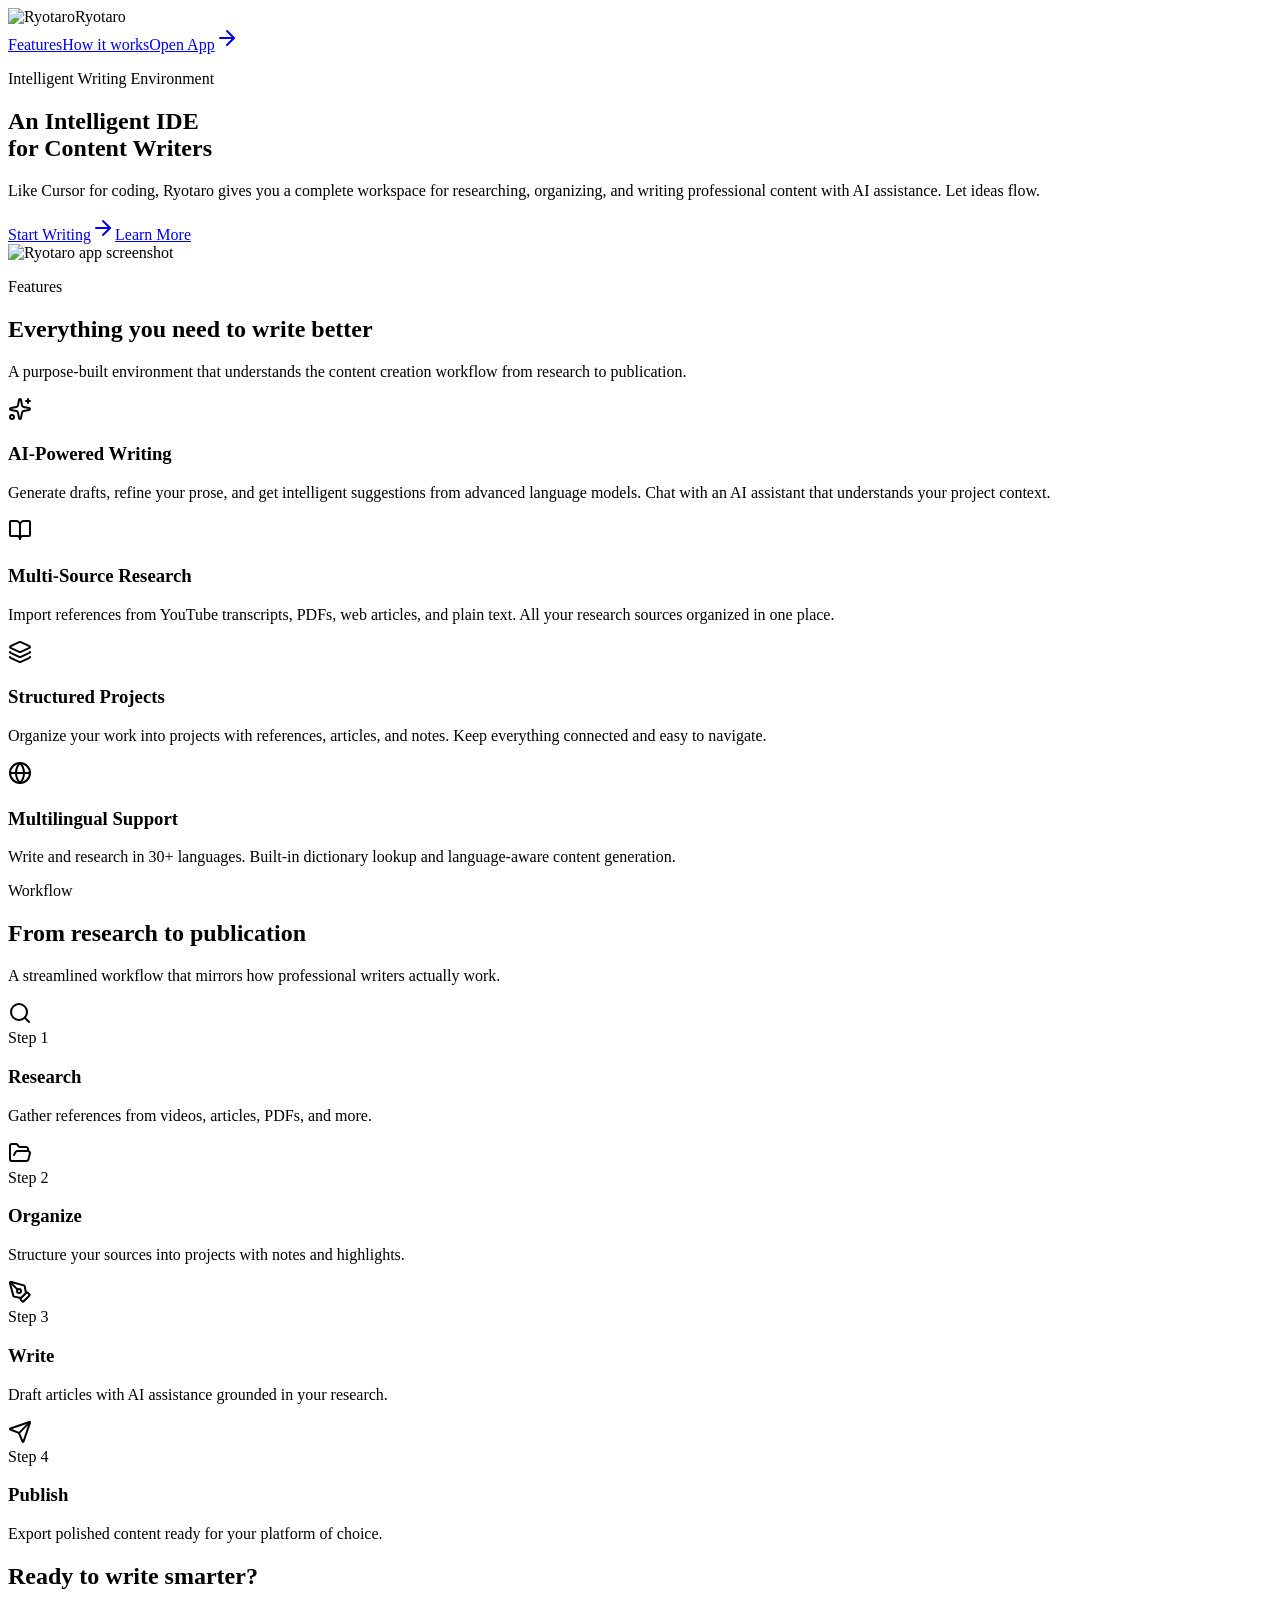
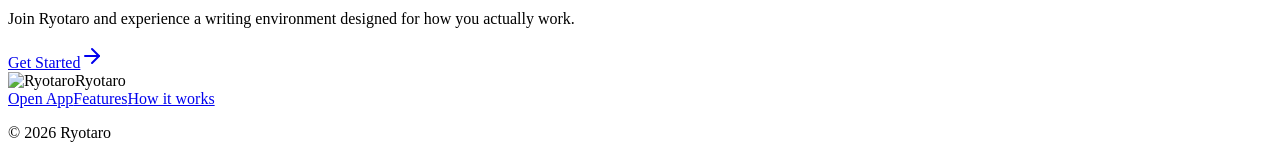
==== commit 0e453249: "deploy: tarorosama/ryotaro@bb68e3f855ae4b751d87d3861ffea88ed66b2ff9" ====
--- a/index.html
+++ b/index.html
@@ -1 +1 @@
-<!DOCTYPE html><!--ZieSBzSJOsTGrAqOJrs6l--><html lang="en"><head><meta charSet="utf-8"/><meta name="viewport" content="width=device-width, initial-scale=1"/><link rel="preload" href="/ryotarosaito/_next/static/media/6bd983bd58a87a3d-s.p.cf80dd39.woff2" as="font" crossorigin="" type="font/woff2"/><link rel="preload" href="/ryotarosaito/_next/static/media/caa3a2e1cccd8315-s.p.853070df.woff2" as="font" crossorigin="" type="font/woff2"/><link rel="preload" href="/ryotarosaito/shime-logo.png" as="image"/><link rel="preload" href="/ryotarosaito/stickers/doge/shiba-happy.png" as="image"/><link rel="preload" href="/ryotarosaito/stickers/doge/shiba-thinking.png" as="image"/><link rel="preload" href="/ryotarosaito/stickers/doge/shiba-cool.png" as="image"/><link rel="preload" href="/ryotarosaito/stickers/doge/shiba-wink.png" as="image"/><link rel="stylesheet" href="/ryotarosaito/_next/static/chunks/e638914c90c283c4.css" data-precedence="next"/><link rel="preload" as="script" fetchPriority="low" href="/ryotarosaito/_next/static/chunks/4186f1b3ed0b903b.js"/><script src="/ryotarosaito/_next/static/chunks/5df1e80d4595e9bb.js" async=""></script><script src="/ryotarosaito/_next/static/chunks/dc79f1d6b7e4f1f1.js" async=""></script><script src="/ryotarosaito/_next/static/chunks/turbopack-2e94cd52ad91060b.js" async=""></script><script src="/ryotarosaito/_next/static/chunks/e37af98f75ab7b35.js" async=""></script><meta name="next-size-adjust" content=""/><title>Ryotaro - An Intelligent IDE for Content Writers</title><meta name="description" content="Like Cursor for coding, Ryotaro provides a comprehensive workspace for researching, organizing, and creating professional content with AI assistance."/><script src="/ryotarosaito/_next/static/chunks/a6dad97d9634a72d.js" noModule=""></script></head><body class="geist_a71539c9-module__T19VSG__variable sora_85be883e-module__EeXEPW__variable antialiased"><div hidden=""><!--$--><!--/$--></div><div class="min-h-screen bg-aijiro"><nav class="sticky top-0 z-50 bg-aijiro/80 backdrop-blur-md border-b border-haizakura/40"><div class="max-w-6xl mx-auto px-6 py-4 flex items-center justify-between"><div class="flex items-center gap-3"><img src="/ryotarosaito/shime-logo.png" alt="Ryotaro" width="36" height="36" class="rounded-lg"/><span class="font-[family-name:var(--font-heading)] font-bold text-xl text-sumi-black">Ryotaro</span></div><div class="flex items-center gap-6"><a href="#features" class="text-sm text-medium-ink hover:text-sumi-black transition-colors">Features</a><a href="#how-it-works" class="text-sm text-medium-ink hover:text-sumi-black transition-colors">How it works</a><a href="https://ryotaro.up.railway.app" class="inline-flex items-center gap-2 px-4 py-2 bg-primary text-white text-sm font-medium rounded-lg hover:bg-primary-hover transition-colors">Open App<svg xmlns="http://www.w3.org/2000/svg" width="24" height="24" viewBox="0 0 24 24" fill="none" stroke="currentColor" stroke-width="2" stroke-linecap="round" stroke-linejoin="round" class="lucide lucide-arrow-right w-4 h-4" aria-hidden="true"><path d="M5 12h14"></path><path d="m12 5 7 7-7 7"></path></svg></a></div></div></nav><section class="relative overflow-hidden"><div class="max-w-6xl mx-auto px-6 pt-24 pb-32"><div class="flex flex-col lg:flex-row items-center gap-16"><div class="flex-1 space-y-8"><div class="space-y-4"><p class="text-sm font-medium text-primary tracking-wide uppercase">Intelligent Writing Environment</p><h1 class="font-[family-name:var(--font-heading)] font-bold text-5xl lg:text-6xl text-sumi-black leading-tight">An Intelligent IDE<br/>for Content Writers</h1><p class="text-lg text-light-ink max-w-lg leading-relaxed">Like Cursor for coding, Ryotaro gives you a complete workspace for researching, organizing, and writing professional content with AI assistance. Let ideas flow.</p></div><div class="flex items-center gap-4"><a href="https://ryotaro.up.railway.app" class="inline-flex items-center gap-2 px-6 py-3 bg-primary text-white font-medium rounded-lg hover:bg-primary-hover transition-colors shadow-sm">Start Writing<svg xmlns="http://www.w3.org/2000/svg" width="24" height="24" viewBox="0 0 24 24" fill="none" stroke="currentColor" stroke-width="2" stroke-linecap="round" stroke-linejoin="round" class="lucide lucide-arrow-right w-4 h-4" aria-hidden="true"><path d="M5 12h14"></path><path d="m12 5 7 7-7 7"></path></svg></a><a href="#features" class="inline-flex items-center gap-2 px-6 py-3 border border-haizakura text-medium-ink font-medium rounded-lg hover:bg-usuki transition-colors">Learn More</a></div></div><div class="flex-shrink-0 relative"><div class="w-72 h-72 lg:w-80 lg:h-80 rounded-3xl bg-usuhanada/60 flex items-center justify-center shadow-lg shadow-usuhanada/20"><img src="/ryotarosaito/stickers/doge/shiba-happy.png" alt="Shiba mascot" width="220" height="220" class="drop-shadow-md"/></div><div class="absolute -bottom-4 -right-4 w-20 h-20 rounded-2xl bg-byakuroku/60 flex items-center justify-center"><svg xmlns="http://www.w3.org/2000/svg" width="24" height="24" viewBox="0 0 24 24" fill="none" stroke="currentColor" stroke-width="2" stroke-linecap="round" stroke-linejoin="round" class="lucide lucide-sparkles w-8 h-8 text-primary" aria-hidden="true"><path d="M11.017 2.814a1 1 0 0 1 1.966 0l1.051 5.558a2 2 0 0 0 1.594 1.594l5.558 1.051a1 1 0 0 1 0 1.966l-5.558 1.051a2 2 0 0 0-1.594 1.594l-1.051 5.558a1 1 0 0 1-1.966 0l-1.051-5.558a2 2 0 0 0-1.594-1.594l-5.558-1.051a1 1 0 0 1 0-1.966l5.558-1.051a2 2 0 0 0 1.594-1.594z"></path><path d="M20 2v4"></path><path d="M22 4h-4"></path><circle cx="4" cy="20" r="2"></circle></svg></div></div></div></div><div class="absolute top-0 right-0 w-1/2 h-full bg-gradient-to-l from-usuhanada/20 to-transparent pointer-events-none"></div></section><section id="features" class="bg-usuhanada/40 py-24"><div class="max-w-6xl mx-auto px-6"><div class="text-center mb-16 space-y-4"><p class="text-sm font-medium text-primary tracking-wide uppercase">Features</p><h2 class="font-[family-name:var(--font-heading)] font-bold text-3xl lg:text-4xl text-sumi-black">Everything you need to write better</h2><p class="text-light-ink max-w-2xl mx-auto">A purpose-built environment that understands the content creation workflow from research to publication.</p></div><div class="grid md:grid-cols-2 gap-6"><div class="group rounded-2xl bg-white/70 p-8 border border-haizakura/20 hover:shadow-md hover:shadow-usuhanada/20 transition-all duration-200"><div class="flex items-start gap-5"><div class="flex-shrink-0 w-12 h-12 bg-byakuroku rounded-xl flex items-center justify-center text-medium-ink"><svg xmlns="http://www.w3.org/2000/svg" width="24" height="24" viewBox="0 0 24 24" fill="none" stroke="currentColor" stroke-width="2" stroke-linecap="round" stroke-linejoin="round" class="lucide lucide-sparkles w-6 h-6" aria-hidden="true"><path d="M11.017 2.814a1 1 0 0 1 1.966 0l1.051 5.558a2 2 0 0 0 1.594 1.594l5.558 1.051a1 1 0 0 1 0 1.966l-5.558 1.051a2 2 0 0 0-1.594 1.594l-1.051 5.558a1 1 0 0 1-1.966 0l-1.051-5.558a2 2 0 0 0-1.594-1.594l-5.558-1.051a1 1 0 0 1 0-1.966l5.558-1.051a2 2 0 0 0 1.594-1.594z"></path><path d="M20 2v4"></path><path d="M22 4h-4"></path><circle cx="4" cy="20" r="2"></circle></svg></div><div class="space-y-2"><h3 class="font-[family-name:var(--font-heading)] font-semibold text-lg text-sumi-black">AI-Powered Writing</h3><p class="text-sm text-light-ink leading-relaxed">Generate drafts, refine your prose, and get intelligent suggestions from advanced language models. Chat with an AI assistant that understands your project context.</p></div></div></div><div class="group rounded-2xl bg-white/70 p-8 border border-haizakura/20 hover:shadow-md hover:shadow-usuhanada/20 transition-all duration-200"><div class="flex items-start gap-5"><div class="flex-shrink-0 w-12 h-12 bg-mizu rounded-xl flex items-center justify-center text-medium-ink"><svg xmlns="http://www.w3.org/2000/svg" width="24" height="24" viewBox="0 0 24 24" fill="none" stroke="currentColor" stroke-width="2" stroke-linecap="round" stroke-linejoin="round" class="lucide lucide-book-open w-6 h-6" aria-hidden="true"><path d="M12 7v14"></path><path d="M3 18a1 1 0 0 1-1-1V4a1 1 0 0 1 1-1h5a4 4 0 0 1 4 4 4 4 0 0 1 4-4h5a1 1 0 0 1 1 1v13a1 1 0 0 1-1 1h-6a3 3 0 0 0-3 3 3 3 0 0 0-3-3z"></path></svg></div><div class="space-y-2"><h3 class="font-[family-name:var(--font-heading)] font-semibold text-lg text-sumi-black">Multi-Source Research</h3><p class="text-sm text-light-ink leading-relaxed">Import references from YouTube transcripts, PDFs, web articles, and plain text. All your research sources organized in one place.</p></div></div></div><div class="group rounded-2xl bg-white/70 p-8 border border-haizakura/20 hover:shadow-md hover:shadow-usuhanada/20 transition-all duration-200"><div class="flex items-start gap-5"><div class="flex-shrink-0 w-12 h-12 bg-sakura rounded-xl flex items-center justify-center text-medium-ink"><svg xmlns="http://www.w3.org/2000/svg" width="24" height="24" viewBox="0 0 24 24" fill="none" stroke="currentColor" stroke-width="2" stroke-linecap="round" stroke-linejoin="round" class="lucide lucide-layers w-6 h-6" aria-hidden="true"><path d="M12.83 2.18a2 2 0 0 0-1.66 0L2.6 6.08a1 1 0 0 0 0 1.83l8.58 3.91a2 2 0 0 0 1.66 0l8.58-3.9a1 1 0 0 0 0-1.83z"></path><path d="M2 12a1 1 0 0 0 .58.91l8.6 3.91a2 2 0 0 0 1.65 0l8.58-3.9A1 1 0 0 0 22 12"></path><path d="M2 17a1 1 0 0 0 .58.91l8.6 3.91a2 2 0 0 0 1.65 0l8.58-3.9A1 1 0 0 0 22 17"></path></svg></div><div class="space-y-2"><h3 class="font-[family-name:var(--font-heading)] font-semibold text-lg text-sumi-black">Structured Projects</h3><p class="text-sm text-light-ink leading-relaxed">Organize your work into projects with references, articles, and notes. Keep everything connected and easy to navigate.</p></div></div></div><div class="group rounded-2xl bg-white/70 p-8 border border-haizakura/20 hover:shadow-md hover:shadow-usuhanada/20 transition-all duration-200"><div class="flex items-start gap-5"><div class="flex-shrink-0 w-12 h-12 bg-usumurasaki rounded-xl flex items-center justify-center text-medium-ink"><svg xmlns="http://www.w3.org/2000/svg" width="24" height="24" viewBox="0 0 24 24" fill="none" stroke="currentColor" stroke-width="2" stroke-linecap="round" stroke-linejoin="round" class="lucide lucide-globe w-6 h-6" aria-hidden="true"><circle cx="12" cy="12" r="10"></circle><path d="M12 2a14.5 14.5 0 0 0 0 20 14.5 14.5 0 0 0 0-20"></path><path d="M2 12h20"></path></svg></div><div class="space-y-2"><h3 class="font-[family-name:var(--font-heading)] font-semibold text-lg text-sumi-black">Multilingual Support</h3><p class="text-sm text-light-ink leading-relaxed">Write and research in 30+ languages. Built-in dictionary lookup and language-aware content generation.</p></div></div></div></div></div></section><section id="how-it-works" class="py-24"><div class="max-w-6xl mx-auto px-6"><div class="text-center mb-16 space-y-4"><p class="text-sm font-medium text-primary tracking-wide uppercase">Workflow</p><h2 class="font-[family-name:var(--font-heading)] font-bold text-3xl lg:text-4xl text-sumi-black">From research to publication</h2><p class="text-light-ink max-w-2xl mx-auto">A streamlined workflow that mirrors how professional writers actually work.</p></div><div class="grid md:grid-cols-4 gap-8"><div class="text-center space-y-4"><div class="mx-auto w-14 h-14 bg-byakuroku/50 rounded-2xl flex items-center justify-center text-primary"><svg xmlns="http://www.w3.org/2000/svg" width="24" height="24" viewBox="0 0 24 24" fill="none" stroke="currentColor" stroke-width="2" stroke-linecap="round" stroke-linejoin="round" class="lucide lucide-search w-5 h-5" aria-hidden="true"><path d="m21 21-4.34-4.34"></path><circle cx="11" cy="11" r="8"></circle></svg></div><div class="space-y-1"><span class="text-xs font-medium text-ink-mist uppercase tracking-wider">Step <!-- -->1</span><h3 class="font-[family-name:var(--font-heading)] font-semibold text-sumi-black">Research</h3></div><p class="text-sm text-light-ink leading-relaxed">Gather references from videos, articles, PDFs, and more.</p></div><div class="text-center space-y-4"><div class="mx-auto w-14 h-14 bg-usuhanada/50 rounded-2xl flex items-center justify-center text-[#7B8CDE]"><svg xmlns="http://www.w3.org/2000/svg" width="24" height="24" viewBox="0 0 24 24" fill="none" stroke="currentColor" stroke-width="2" stroke-linecap="round" stroke-linejoin="round" class="lucide lucide-folder-open w-5 h-5" aria-hidden="true"><path d="m6 14 1.5-2.9A2 2 0 0 1 9.24 10H20a2 2 0 0 1 1.94 2.5l-1.54 6a2 2 0 0 1-1.95 1.5H4a2 2 0 0 1-2-2V5a2 2 0 0 1 2-2h3.9a2 2 0 0 1 1.69.9l.81 1.2a2 2 0 0 0 1.67.9H18a2 2 0 0 1 2 2v2"></path></svg></div><div class="space-y-1"><span class="text-xs font-medium text-ink-mist uppercase tracking-wider">Step <!-- -->2</span><h3 class="font-[family-name:var(--font-heading)] font-semibold text-sumi-black">Organize</h3></div><p class="text-sm text-light-ink leading-relaxed">Structure your sources into projects with notes and highlights.</p></div><div class="text-center space-y-4"><div class="mx-auto w-14 h-14 bg-sakura/50 rounded-2xl flex items-center justify-center text-[#D4849A]"><svg xmlns="http://www.w3.org/2000/svg" width="24" height="24" viewBox="0 0 24 24" fill="none" stroke="currentColor" stroke-width="2" stroke-linecap="round" stroke-linejoin="round" class="lucide lucide-pen-tool w-5 h-5" aria-hidden="true"><path d="M15.707 21.293a1 1 0 0 1-1.414 0l-1.586-1.586a1 1 0 0 1 0-1.414l5.586-5.586a1 1 0 0 1 1.414 0l1.586 1.586a1 1 0 0 1 0 1.414z"></path><path d="m18 13-1.375-6.874a1 1 0 0 0-.746-.776L3.235 2.028a1 1 0 0 0-1.207 1.207L5.35 15.879a1 1 0 0 0 .776.746L13 18"></path><path d="m2.3 2.3 7.286 7.286"></path><circle cx="11" cy="11" r="2"></circle></svg></div><div class="space-y-1"><span class="text-xs font-medium text-ink-mist uppercase tracking-wider">Step <!-- -->3</span><h3 class="font-[family-name:var(--font-heading)] font-semibold text-sumi-black">Write</h3></div><p class="text-sm text-light-ink leading-relaxed">Draft articles with AI assistance grounded in your research.</p></div><div class="text-center space-y-4"><div class="mx-auto w-14 h-14 bg-usumurasaki/50 rounded-2xl flex items-center justify-center text-[#9B8EC4]"><svg xmlns="http://www.w3.org/2000/svg" width="24" height="24" viewBox="0 0 24 24" fill="none" stroke="currentColor" stroke-width="2" stroke-linecap="round" stroke-linejoin="round" class="lucide lucide-send w-5 h-5" aria-hidden="true"><path d="M14.536 21.686a.5.5 0 0 0 .937-.024l6.5-19a.496.496 0 0 0-.635-.635l-19 6.5a.5.5 0 0 0-.024.937l7.93 3.18a2 2 0 0 1 1.112 1.11z"></path><path d="m21.854 2.147-10.94 10.939"></path></svg></div><div class="space-y-1"><span class="text-xs font-medium text-ink-mist uppercase tracking-wider">Step <!-- -->4</span><h3 class="font-[family-name:var(--font-heading)] font-semibold text-sumi-black">Publish</h3></div><p class="text-sm text-light-ink leading-relaxed">Export polished content ready for your platform of choice.</p></div></div><div class="mt-16 flex justify-center"><img src="/ryotarosaito/stickers/doge/shiba-wink.png" alt="Shiba winking" width="100" height="100" class="opacity-60"/></div></div></section><section class="py-20 bg-usuki"><div class="max-w-3xl mx-auto px-6 text-center space-y-8"><div class="flex justify-center"><img src="/ryotarosaito/stickers/doge/shiba-thinking.png" alt="Shiba thinking" width="80" height="80" class="opacity-70"/></div><h2 class="font-[family-name:var(--font-heading)] font-bold text-3xl text-sumi-black">Ready to write smarter?</h2><p class="text-light-ink max-w-xl mx-auto">Join Ryotaro and experience a writing environment designed for how you actually work.</p><a href="https://ryotaro.up.railway.app" class="inline-flex items-center gap-2 px-8 py-3.5 bg-primary text-white font-medium rounded-lg hover:bg-primary-hover transition-colors shadow-sm">Get Started<svg xmlns="http://www.w3.org/2000/svg" width="24" height="24" viewBox="0 0 24 24" fill="none" stroke="currentColor" stroke-width="2" stroke-linecap="round" stroke-linejoin="round" class="lucide lucide-arrow-right w-4 h-4" aria-hidden="true"><path d="M5 12h14"></path><path d="m12 5 7 7-7 7"></path></svg></a></div></section><footer class="border-t border-haizakura/40 py-12 bg-aijiro"><div class="max-w-6xl mx-auto px-6"><div class="flex flex-col md:flex-row items-center justify-between gap-6"><div class="flex items-center gap-3"><img src="/ryotarosaito/shime-logo.png" alt="Ryotaro" width="28" height="28" class="rounded-md"/><span class="font-[family-name:var(--font-heading)] font-semibold text-sumi-black">Ryotaro</span></div><div class="flex items-center gap-8"><a href="https://ryotaro.up.railway.app" class="text-sm text-medium-ink hover:text-sumi-black transition-colors">Open App</a><a href="#features" class="text-sm text-medium-ink hover:text-sumi-black transition-colors">Features</a><a href="#how-it-works" class="text-sm text-medium-ink hover:text-sumi-black transition-colors">How it works</a></div><div class="flex items-center gap-3"><img src="/ryotarosaito/stickers/doge/shiba-cool.png" alt="Shiba cool" width="32" height="32" class="opacity-50"/><p class="text-xs text-ink-mist">© <!-- -->2026<!-- --> Ryotaro</p></div></div></div></footer></div><!--$--><!--/$--><script src="/ryotarosaito/_next/static/chunks/4186f1b3ed0b903b.js" id="_R_" async=""></script><script>(self.__next_f=self.__next_f||[]).push([0])</script><script>self.__next_f.push([1,"1:\"$Sreact.fragment\"\n2:I[12348,[\"/ryotarosaito/_next/static/chunks/e37af98f75ab7b35.js\"],\"default\"]\n3:I[83308,[\"/ryotarosaito/_next/static/chunks/e37af98f75ab7b35.js\"],\"default\"]\nd:I[67306,[\"/ryotarosaito/_next/static/chunks/e37af98f75ab7b35.js\"],\"default\"]\n:HL[\"/ryotarosaito/_next/static/chunks/e638914c90c283c4.css\",\"style\"]\n:HL[\"/ryotarosaito/_next/static/media/6bd983bd58a87a3d-s.p.cf80dd39.woff2\",\"font\",{\"crossOrigin\":\"\",\"type\":\"font/woff2\"}]\n:HL[\"/ryotarosaito/_next/static/media/caa3a2e1cccd8315-s.p.853070df.woff2\",\"font\",{\"crossOrigin\":\"\",\"type\":\"font/woff2\"}]\n:HL[\"/ryotarosaito/shime-logo.png\",\"image\"]\n"])</script><script>self.__next_f.push([1,"0:{\"P\":null,\"b\":\"ZieSBzSJOsTGrAqOJrs6l\",\"c\":[\"\",\"\"],\"q\":\"\",\"i\":false,\"f\":[[[\"\",{\"children\":[\"__PAGE__\",{}]},\"$undefined\",\"$undefined\",true],[[\"$\",\"$1\",\"c\",{\"children\":[[[\"$\",\"link\",\"0\",{\"rel\":\"stylesheet\",\"href\":\"/ryotarosaito/_next/static/chunks/e638914c90c283c4.css\",\"precedence\":\"next\",\"crossOrigin\":\"$undefined\",\"nonce\":\"$undefined\"}]],[\"$\",\"html\",null,{\"lang\":\"en\",\"children\":[\"$\",\"body\",null,{\"className\":\"geist_a71539c9-module__T19VSG__variable sora_85be883e-module__EeXEPW__variable antialiased\",\"children\":[\"$\",\"$L2\",null,{\"parallelRouterKey\":\"children\",\"error\":\"$undefined\",\"errorStyles\":\"$undefined\",\"errorScripts\":\"$undefined\",\"template\":[\"$\",\"$L3\",null,{}],\"templateStyles\":\"$undefined\",\"templateScripts\":\"$undefined\",\"notFound\":[[[\"$\",\"title\",null,{\"children\":\"404: This page could not be found.\"}],[\"$\",\"div\",null,{\"style\":{\"fontFamily\":\"system-ui,\\\"Segoe UI\\\",Roboto,Helvetica,Arial,sans-serif,\\\"Apple Color Emoji\\\",\\\"Segoe UI Emoji\\\"\",\"height\":\"100vh\",\"textAlign\":\"center\",\"display\":\"flex\",\"flexDirection\":\"column\",\"alignItems\":\"center\",\"justifyContent\":\"center\"},\"children\":[\"$\",\"div\",null,{\"children\":[[\"$\",\"style\",null,{\"dangerouslySetInnerHTML\":{\"__html\":\"body{color:#000;background:#fff;margin:0}.next-error-h1{border-right:1px solid rgba(0,0,0,.3)}@media (prefers-color-scheme:dark){body{color:#fff;background:#000}.next-error-h1{border-right:1px solid rgba(255,255,255,.3)}}\"}}],[\"$\",\"h1\",null,{\"className\":\"next-error-h1\",\"style\":{\"display\":\"inline-block\",\"margin\":\"0 20px 0 0\",\"padding\":\"0 23px 0 0\",\"fontSize\":24,\"fontWeight\":500,\"verticalAlign\":\"top\",\"lineHeight\":\"49px\"},\"children\":404}],[\"$\",\"div\",null,{\"style\":{\"display\":\"inline-block\"},\"children\":[\"$\",\"h2\",null,{\"style\":{\"fontSize\":14,\"fontWeight\":400,\"lineHeight\":\"49px\",\"margin\":0},\"children\":\"This page could not be found.\"}]}]]}]}]],[]],\"forbidden\":\"$undefined\",\"unauthorized\":\"$undefined\"}]}]}]]}],{\"children\":[[\"$\",\"$1\",\"c\",{\"children\":[[\"$\",\"div\",null,{\"className\":\"min-h-screen bg-aijiro\",\"children\":[[\"$\",\"nav\",null,{\"className\":\"sticky top-0 z-50 bg-aijiro/80 backdrop-blur-md border-b border-haizakura/40\",\"children\":[\"$\",\"div\",null,{\"className\":\"max-w-6xl mx-auto px-6 py-4 flex items-center justify-between\",\"children\":[[\"$\",\"div\",null,{\"className\":\"flex items-center gap-3\",\"children\":[[\"$\",\"img\",null,{\"src\":\"/ryotarosaito/shime-logo.png\",\"alt\":\"Ryotaro\",\"width\":36,\"height\":36,\"className\":\"rounded-lg\"}],[\"$\",\"span\",null,{\"className\":\"font-[family-name:var(--font-heading)] font-bold text-xl text-sumi-black\",\"children\":\"Ryotaro\"}]]}],[\"$\",\"div\",null,{\"className\":\"flex items-center gap-6\",\"children\":[[\"$\",\"a\",null,{\"href\":\"#features\",\"className\":\"text-sm text-medium-ink hover:text-sumi-black transition-colors\",\"children\":\"Features\"}],[\"$\",\"a\",null,{\"href\":\"#how-it-works\",\"className\":\"text-sm text-medium-ink hover:text-sumi-black transition-colors\",\"children\":\"How it works\"}],[\"$\",\"a\",null,{\"href\":\"https://ryotaro.up.railway.app\",\"className\":\"inline-flex items-center gap-2 px-4 py-2 bg-primary text-white text-sm font-medium rounded-lg hover:bg-primary-hover transition-colors\",\"children\":[\"Open App\",[\"$\",\"svg\",null,{\"ref\":\"$undefined\",\"xmlns\":\"http://www.w3.org/2000/svg\",\"width\":24,\"height\":24,\"viewBox\":\"0 0 24 24\",\"fill\":\"none\",\"stroke\":\"currentColor\",\"strokeWidth\":2,\"strokeLinecap\":\"round\",\"strokeLinejoin\":\"round\",\"className\":\"lucide lucide-arrow-right w-4 h-4\",\"aria-hidden\":\"true\",\"children\":[[\"$\",\"path\",\"1ays0h\",{\"d\":\"M5 12h14\"}],[\"$\",\"path\",\"xquz4c\",{\"d\":\"m12 5 7 7-7 7\"}],\"$undefined\"]}]]}]]}]]}]}],[\"$\",\"section\",null,{\"className\":\"relative overflow-hidden\",\"children\":[[\"$\",\"div\",null,{\"className\":\"max-w-6xl mx-auto px-6 pt-24 pb-32\",\"children\":[\"$\",\"div\",null,{\"className\":\"flex flex-col lg:flex-row items-center gap-16\",\"children\":[[\"$\",\"div\",null,{\"className\":\"flex-1 space-y-8\",\"children\":[[\"$\",\"div\",null,{\"className\":\"space-y-4\",\"children\":[[\"$\",\"p\",null,{\"className\":\"text-sm font-medium text-primary tracking-wide uppercase\",\"children\":\"Intelligent Writing Environment\"}],[\"$\",\"h1\",null,{\"className\":\"font-[family-name:var(--font-heading)] font-bold text-5xl lg:text-6xl text-sumi-black leading-tight\",\"children\":[\"An Intelligent IDE\",[\"$\",\"br\",null,{}],\"for Content Writers\"]}],[\"$\",\"p\",null,{\"className\":\"text-lg text-light-ink max-w-lg leading-relaxed\",\"children\":\"Like Cursor for coding, Ryotaro gives you a complete workspace for researching, organizing, and writing professional content with AI assistance. Let ideas flow.\"}]]}],\"$L4\"]}],\"$L5\"]}]}],\"$L6\"]}],\"$L7\",\"$L8\",\"$L9\",\"$La\"]}],null,\"$Lb\"]}],{},null,false,false]},null,false,false],\"$Lc\",false]],\"m\":\"$undefined\",\"G\":[\"$d\",[]],\"s\":false,\"S\":true}\n"])</script><script>self.__next_f.push([1,"13:I[99399,[\"/ryotarosaito/_next/static/chunks/e37af98f75ab7b35.js\"],\"OutletBoundary\"]\n14:\"$Sreact.suspense\"\n16:I[99399,[\"/ryotarosaito/_next/static/chunks/e37af98f75ab7b35.js\"],\"ViewportBoundary\"]\n18:I[99399,[\"/ryotarosaito/_next/static/chunks/e37af98f75ab7b35.js\"],\"MetadataBoundary\"]\n:HL[\"/ryotarosaito/stickers/doge/shiba-happy.png\",\"image\"]\n:HL[\"/ryotarosaito/stickers/doge/shiba-thinking.png\",\"image\"]\n:HL[\"/ryotarosaito/stickers/doge/shiba-cool.png\",\"image\"]\n4:[\"$\",\"div\",null,{\"className\":\"flex items-center gap-4\",\"children\":[[\"$\",\"a\",null,{\"href\":\"https://ryotaro.up.railway.app\",\"className\":\"inline-flex items-center gap-2 px-6 py-3 bg-primary text-white font-medium rounded-lg hover:bg-primary-hover transition-colors shadow-sm\",\"children\":[\"Start Writing\",[\"$\",\"svg\",null,{\"ref\":\"$undefined\",\"xmlns\":\"http://www.w3.org/2000/svg\",\"width\":24,\"height\":24,\"viewBox\":\"0 0 24 24\",\"fill\":\"none\",\"stroke\":\"currentColor\",\"strokeWidth\":2,\"strokeLinecap\":\"round\",\"strokeLinejoin\":\"round\",\"className\":\"lucide lucide-arrow-right w-4 h-4\",\"aria-hidden\":\"true\",\"children\":[[\"$\",\"path\",\"1ays0h\",{\"d\":\"M5 12h14\"}],[\"$\",\"path\",\"xquz4c\",{\"d\":\"m12 5 7 7-7 7\"}],\"$undefined\"]}]]}],[\"$\",\"a\",null,{\"href\":\"#features\",\"className\":\"inline-flex items-center gap-2 px-6 py-3 border border-haizakura text-medium-ink font-medium rounded-lg hover:bg-usuki transition-colors\",\"children\":\"Learn More\"}]]}]\n5:[\"$\",\"div\",null,{\"className\":\"flex-shrink-0 relative\",\"children\":[[\"$\",\"div\",null,{\"className\":\"w-72 h-72 lg:w-80 lg:h-80 rounded-3xl bg-usuhanada/60 flex items-center justify-center shadow-lg shadow-usuhanada/20\",\"children\":[\"$\",\"img\",null,{\"src\":\"/ryotarosaito/stickers/doge/shiba-happy.png\",\"alt\":\"Shiba mascot\",\"width\":220,\"height\":220,\"className\":\"drop-shadow-md\"}]}],[\"$\",\"div\",null,{\"className\":\"absolute -bottom-4 -right-4 w-20 h-20 rounded-2xl bg-byakuroku/60 flex items-center justify-center\",\"children\":[\"$\",\"svg\",null,{\"ref\":\"$undefined\",\"xmlns\":\"http://www.w3.org/2000/svg\",\"width\":24,\"height\":24,\"viewBox\":\"0 0 24 24\",\"fill\":\"none\",\"stroke\":\"currentColor\",\"strokeWidth\":2,\"strokeLinecap\":\"round\",\"strokeLinejoin\":\"round\",\"className\":\"lucide lucide-sparkles w-8 h-8 text-primary\",\"aria-hidden\":\"true\",\"children\":[[\"$\",\"path\",\"1s2grr\",{\"d\":\"M11.017 2.814a1 1 0 0 1 1.966 0l1.051 5.558a2 2 0 0 0 1.594 1.594l5.558 1.051a1 1 0 0 1 0 1.966l-5.558 1.051a2 2 0 0 0-1.594 1.594l-1.051 5.558a1 1 0 0 1-1.966 0l-1.051-5.558a2 2 0 0 0-1.594-1.594l-5.558-1.051a1 1 0 0 1 0-1.966l5.558-1.051a2 2 0 0 0 1.594-1.594z\"}],[\"$\",\"path\",\"1rf3ol\",{\"d\":\"M20 2v4\"}],[\"$\",\"path\",\"gwowj6\",{\"d\":\"M22 4h-4\"}],[\"$\",\"circle\",\"6kqj1y\",{\"cx\":\"4\",\"cy\":\"20\",\"r\":\"2\"}],\"$undefined\"]}]}]]}]\n6:[\"$\",\"div\",null,{\"className\":\"absolute top-0 right-0 w-1/2 h-full bg-gradient-to-l from-usuhanada/20 to-transparent pointer-events-none\"}]\n"])</script><script>self.__next_f.push([1,"7:[\"$\",\"section\",null,{\"id\":\"features\",\"className\":\"bg-usuhanada/40 py-24\",\"children\":[\"$\",\"div\",null,{\"className\":\"max-w-6xl mx-auto px-6\",\"children\":[[\"$\",\"div\",null,{\"className\":\"text-center mb-16 space-y-4\",\"children\":[[\"$\",\"p\",null,{\"className\":\"text-sm font-medium text-primary tracking-wide uppercase\",\"children\":\"Features\"}],[\"$\",\"h2\",null,{\"className\":\"font-[family-name:var(--font-heading)] font-bold text-3xl lg:text-4xl text-sumi-black\",\"children\":\"Everything you need to write better\"}],[\"$\",\"p\",null,{\"className\":\"text-light-ink max-w-2xl mx-auto\",\"children\":\"A purpose-built environment that understands the content creation workflow from research to publication.\"}]]}],[\"$\",\"div\",null,{\"className\":\"grid md:grid-cols-2 gap-6\",\"children\":[[\"$\",\"div\",null,{\"className\":\"group rounded-2xl bg-white/70 p-8 border border-haizakura/20 hover:shadow-md hover:shadow-usuhanada/20 transition-all duration-200\",\"children\":[\"$\",\"div\",null,{\"className\":\"flex items-start gap-5\",\"children\":[[\"$\",\"div\",null,{\"className\":\"flex-shrink-0 w-12 h-12 bg-byakuroku rounded-xl flex items-center justify-center text-medium-ink\",\"children\":[\"$\",\"svg\",null,{\"ref\":\"$undefined\",\"xmlns\":\"http://www.w3.org/2000/svg\",\"width\":24,\"height\":24,\"viewBox\":\"0 0 24 24\",\"fill\":\"none\",\"stroke\":\"currentColor\",\"strokeWidth\":2,\"strokeLinecap\":\"round\",\"strokeLinejoin\":\"round\",\"className\":\"lucide lucide-sparkles w-6 h-6\",\"aria-hidden\":\"true\",\"children\":[[\"$\",\"path\",\"1s2grr\",{\"d\":\"M11.017 2.814a1 1 0 0 1 1.966 0l1.051 5.558a2 2 0 0 0 1.594 1.594l5.558 1.051a1 1 0 0 1 0 1.966l-5.558 1.051a2 2 0 0 0-1.594 1.594l-1.051 5.558a1 1 0 0 1-1.966 0l-1.051-5.558a2 2 0 0 0-1.594-1.594l-5.558-1.051a1 1 0 0 1 0-1.966l5.558-1.051a2 2 0 0 0 1.594-1.594z\"}],[\"$\",\"path\",\"1rf3ol\",{\"d\":\"M20 2v4\"}],[\"$\",\"path\",\"gwowj6\",{\"d\":\"M22 4h-4\"}],[\"$\",\"circle\",\"6kqj1y\",{\"cx\":\"4\",\"cy\":\"20\",\"r\":\"2\"}],\"$undefined\"]}]}],[\"$\",\"div\",null,{\"className\":\"space-y-2\",\"children\":[[\"$\",\"h3\",null,{\"className\":\"font-[family-name:var(--font-heading)] font-semibold text-lg text-sumi-black\",\"children\":\"AI-Powered Writing\"}],[\"$\",\"p\",null,{\"className\":\"text-sm text-light-ink leading-relaxed\",\"children\":\"Generate drafts, refine your prose, and get intelligent suggestions from advanced language models. Chat with an AI assistant that understands your project context.\"}]]}]]}]}],[\"$\",\"div\",null,{\"className\":\"group rounded-2xl bg-white/70 p-8 border border-haizakura/20 hover:shadow-md hover:shadow-usuhanada/20 transition-all duration-200\",\"children\":[\"$\",\"div\",null,{\"className\":\"flex items-start gap-5\",\"children\":[[\"$\",\"div\",null,{\"className\":\"flex-shrink-0 w-12 h-12 bg-mizu rounded-xl flex items-center justify-center text-medium-ink\",\"children\":[\"$\",\"svg\",null,{\"ref\":\"$undefined\",\"xmlns\":\"http://www.w3.org/2000/svg\",\"width\":24,\"height\":24,\"viewBox\":\"0 0 24 24\",\"fill\":\"none\",\"stroke\":\"currentColor\",\"strokeWidth\":2,\"strokeLinecap\":\"round\",\"strokeLinejoin\":\"round\",\"className\":\"lucide lucide-book-open w-6 h-6\",\"aria-hidden\":\"true\",\"children\":[[\"$\",\"path\",\"1akyts\",{\"d\":\"M12 7v14\"}],[\"$\",\"path\",\"ruj8y\",{\"d\":\"M3 18a1 1 0 0 1-1-1V4a1 1 0 0 1 1-1h5a4 4 0 0 1 4 4 4 4 0 0 1 4-4h5a1 1 0 0 1 1 1v13a1 1 0 0 1-1 1h-6a3 3 0 0 0-3 3 3 3 0 0 0-3-3z\"}],\"$undefined\"]}]}],[\"$\",\"div\",null,{\"className\":\"space-y-2\",\"children\":[[\"$\",\"h3\",null,{\"className\":\"font-[family-name:var(--font-heading)] font-semibold text-lg text-sumi-black\",\"children\":\"Multi-Source Research\"}],[\"$\",\"p\",null,{\"className\":\"text-sm text-light-ink leading-relaxed\",\"children\":\"Import references from YouTube transcripts, PDFs, web articles, and plain text. All your research sources organized in one place.\"}]]}]]}]}],[\"$\",\"div\",null,{\"className\":\"group rounded-2xl bg-white/70 p-8 border border-haizakura/20 hover:shadow-md hover:shadow-usuhanada/20 transition-all duration-200\",\"children\":[\"$\",\"div\",null,{\"className\":\"flex items-start gap-5\",\"children\":[[\"$\",\"div\",null,{\"className\":\"flex-shrink-0 w-12 h-12 bg-sakura rounded-xl flex items-center justify-center text-medium-ink\",\"children\":\"$Le\"}],\"$Lf\"]}]}],\"$L10\"]}]]}]}]\n"])</script><script>self.__next_f.push([1,"8:[\"$\",\"section\",null,{\"id\":\"how-it-works\",\"className\":\"py-24\",\"children\":[\"$\",\"div\",null,{\"className\":\"max-w-6xl mx-auto px-6\",\"children\":[[\"$\",\"div\",null,{\"className\":\"text-center mb-16 space-y-4\",\"children\":[[\"$\",\"p\",null,{\"className\":\"text-sm font-medium text-primary tracking-wide uppercase\",\"children\":\"Workflow\"}],[\"$\",\"h2\",null,{\"className\":\"font-[family-name:var(--font-heading)] font-bold text-3xl lg:text-4xl text-sumi-black\",\"children\":\"From research to publication\"}],[\"$\",\"p\",null,{\"className\":\"text-light-ink max-w-2xl mx-auto\",\"children\":\"A streamlined workflow that mirrors how professional writers actually work.\"}]]}],[\"$\",\"div\",null,{\"className\":\"grid md:grid-cols-4 gap-8\",\"children\":[[\"$\",\"div\",null,{\"className\":\"text-center space-y-4\",\"children\":[[\"$\",\"div\",null,{\"className\":\"mx-auto w-14 h-14 bg-byakuroku/50 rounded-2xl flex items-center justify-center text-primary\",\"children\":[\"$\",\"svg\",null,{\"ref\":\"$undefined\",\"xmlns\":\"http://www.w3.org/2000/svg\",\"width\":24,\"height\":24,\"viewBox\":\"0 0 24 24\",\"fill\":\"none\",\"stroke\":\"currentColor\",\"strokeWidth\":2,\"strokeLinecap\":\"round\",\"strokeLinejoin\":\"round\",\"className\":\"lucide lucide-search w-5 h-5\",\"aria-hidden\":\"true\",\"children\":[[\"$\",\"path\",\"14j7rj\",{\"d\":\"m21 21-4.34-4.34\"}],[\"$\",\"circle\",\"4ej97u\",{\"cx\":\"11\",\"cy\":\"11\",\"r\":\"8\"}],\"$undefined\"]}]}],[\"$\",\"div\",null,{\"className\":\"space-y-1\",\"children\":[[\"$\",\"span\",null,{\"className\":\"text-xs font-medium text-ink-mist uppercase tracking-wider\",\"children\":[\"Step \",1]}],[\"$\",\"h3\",null,{\"className\":\"font-[family-name:var(--font-heading)] font-semibold text-sumi-black\",\"children\":\"Research\"}]]}],[\"$\",\"p\",null,{\"className\":\"text-sm text-light-ink leading-relaxed\",\"children\":\"Gather references from videos, articles, PDFs, and more.\"}]]}],[\"$\",\"div\",null,{\"className\":\"text-center space-y-4\",\"children\":[[\"$\",\"div\",null,{\"className\":\"mx-auto w-14 h-14 bg-usuhanada/50 rounded-2xl flex items-center justify-center text-[#7B8CDE]\",\"children\":[\"$\",\"svg\",null,{\"ref\":\"$undefined\",\"xmlns\":\"http://www.w3.org/2000/svg\",\"width\":24,\"height\":24,\"viewBox\":\"0 0 24 24\",\"fill\":\"none\",\"stroke\":\"currentColor\",\"strokeWidth\":2,\"strokeLinecap\":\"round\",\"strokeLinejoin\":\"round\",\"className\":\"lucide lucide-folder-open w-5 h-5\",\"aria-hidden\":\"true\",\"children\":[[\"$\",\"path\",\"usdka0\",{\"d\":\"m6 14 1.5-2.9A2 2 0 0 1 9.24 10H20a2 2 0 0 1 1.94 2.5l-1.54 6a2 2 0 0 1-1.95 1.5H4a2 2 0 0 1-2-2V5a2 2 0 0 1 2-2h3.9a2 2 0 0 1 1.69.9l.81 1.2a2 2 0 0 0 1.67.9H18a2 2 0 0 1 2 2v2\"}],\"$undefined\"]}]}],[\"$\",\"div\",null,{\"className\":\"space-y-1\",\"children\":[[\"$\",\"span\",null,{\"className\":\"text-xs font-medium text-ink-mist uppercase tracking-wider\",\"children\":[\"Step \",2]}],[\"$\",\"h3\",null,{\"className\":\"font-[family-name:var(--font-heading)] font-semibold text-sumi-black\",\"children\":\"Organize\"}]]}],[\"$\",\"p\",null,{\"className\":\"text-sm text-light-ink leading-relaxed\",\"children\":\"Structure your sources into projects with notes and highlights.\"}]]}],[\"$\",\"div\",null,{\"className\":\"text-center space-y-4\",\"children\":[[\"$\",\"div\",null,{\"className\":\"mx-auto w-14 h-14 bg-sakura/50 rounded-2xl flex items-center justify-center text-[#D4849A]\",\"children\":[\"$\",\"svg\",null,{\"ref\":\"$undefined\",\"xmlns\":\"http://www.w3.org/2000/svg\",\"width\":24,\"height\":24,\"viewBox\":\"0 0 24 24\",\"fill\":\"none\",\"stroke\":\"currentColor\",\"strokeWidth\":2,\"strokeLinecap\":\"round\",\"strokeLinejoin\":\"round\",\"className\":\"lucide lucide-pen-tool w-5 h-5\",\"aria-hidden\":\"true\",\"children\":[[\"$\",\"path\",\"nt11vn\",{\"d\":\"M15.707 21.293a1 1 0 0 1-1.414 0l-1.586-1.586a1 1 0 0 1 0-1.414l5.586-5.586a1 1 0 0 1 1.414 0l1.586 1.586a1 1 0 0 1 0 1.414z\"}],[\"$\",\"path\",\"15qc1e\",{\"d\":\"m18 13-1.375-6.874a1 1 0 0 0-.746-.776L3.235 2.028a1 1 0 0 0-1.207 1.207L5.35 15.879a1 1 0 0 0 .776.746L13 18\"}],[\"$\",\"path\",\"1wuzzi\",{\"d\":\"m2.3 2.3 7.286 7.286\"}],[\"$\",\"circle\",\"xmgehs\",{\"cx\":\"11\",\"cy\":\"11\",\"r\":\"2\"}],\"$undefined\"]}]}],[\"$\",\"div\",null,{\"className\":\"space-y-1\",\"children\":[[\"$\",\"span\",null,{\"className\":\"text-xs font-medium text-ink-mist uppercase tracking-wider\",\"children\":[\"Step \",3]}],[\"$\",\"h3\",null,{\"className\":\"font-[family-name:var(--font-heading)] font-semibold text-sumi-black\",\"children\":\"Write\"}]]}],[\"$\",\"p\",null,{\"className\":\"text-sm text-light-ink leading-relaxed\",\"children\":\"Draft articles with AI assistance grounded in your research.\"}]]}],\"$L11\"]}],\"$L12\"]}]}]\n"])</script><script>self.__next_f.push([1,"9:[\"$\",\"section\",null,{\"className\":\"py-20 bg-usuki\",\"children\":[\"$\",\"div\",null,{\"className\":\"max-w-3xl mx-auto px-6 text-center space-y-8\",\"children\":[[\"$\",\"div\",null,{\"className\":\"flex justify-center\",\"children\":[\"$\",\"img\",null,{\"src\":\"/ryotarosaito/stickers/doge/shiba-thinking.png\",\"alt\":\"Shiba thinking\",\"width\":80,\"height\":80,\"className\":\"opacity-70\"}]}],[\"$\",\"h2\",null,{\"className\":\"font-[family-name:var(--font-heading)] font-bold text-3xl text-sumi-black\",\"children\":\"Ready to write smarter?\"}],[\"$\",\"p\",null,{\"className\":\"text-light-ink max-w-xl mx-auto\",\"children\":\"Join Ryotaro and experience a writing environment designed for how you actually work.\"}],[\"$\",\"a\",null,{\"href\":\"https://ryotaro.up.railway.app\",\"className\":\"inline-flex items-center gap-2 px-8 py-3.5 bg-primary text-white font-medium rounded-lg hover:bg-primary-hover transition-colors shadow-sm\",\"children\":[\"Get Started\",[\"$\",\"svg\",null,{\"ref\":\"$undefined\",\"xmlns\":\"http://www.w3.org/2000/svg\",\"width\":24,\"height\":24,\"viewBox\":\"0 0 24 24\",\"fill\":\"none\",\"stroke\":\"currentColor\",\"strokeWidth\":2,\"strokeLinecap\":\"round\",\"strokeLinejoin\":\"round\",\"className\":\"lucide lucide-arrow-right w-4 h-4\",\"aria-hidden\":\"true\",\"children\":[[\"$\",\"path\",\"1ays0h\",{\"d\":\"M5 12h14\"}],[\"$\",\"path\",\"xquz4c\",{\"d\":\"m12 5 7 7-7 7\"}],\"$undefined\"]}]]}]]}]}]\n"])</script><script>self.__next_f.push([1,"a:[\"$\",\"footer\",null,{\"className\":\"border-t border-haizakura/40 py-12 bg-aijiro\",\"children\":[\"$\",\"div\",null,{\"className\":\"max-w-6xl mx-auto px-6\",\"children\":[\"$\",\"div\",null,{\"className\":\"flex flex-col md:flex-row items-center justify-between gap-6\",\"children\":[[\"$\",\"div\",null,{\"className\":\"flex items-center gap-3\",\"children\":[[\"$\",\"img\",null,{\"src\":\"/ryotarosaito/shime-logo.png\",\"alt\":\"Ryotaro\",\"width\":28,\"height\":28,\"className\":\"rounded-md\"}],[\"$\",\"span\",null,{\"className\":\"font-[family-name:var(--font-heading)] font-semibold text-sumi-black\",\"children\":\"Ryotaro\"}]]}],[\"$\",\"div\",null,{\"className\":\"flex items-center gap-8\",\"children\":[[\"$\",\"a\",null,{\"href\":\"https://ryotaro.up.railway.app\",\"className\":\"text-sm text-medium-ink hover:text-sumi-black transition-colors\",\"children\":\"Open App\"}],[\"$\",\"a\",null,{\"href\":\"#features\",\"className\":\"text-sm text-medium-ink hover:text-sumi-black transition-colors\",\"children\":\"Features\"}],[\"$\",\"a\",null,{\"href\":\"#how-it-works\",\"className\":\"text-sm text-medium-ink hover:text-sumi-black transition-colors\",\"children\":\"How it works\"}]]}],[\"$\",\"div\",null,{\"className\":\"flex items-center gap-3\",\"children\":[[\"$\",\"img\",null,{\"src\":\"/ryotarosaito/stickers/doge/shiba-cool.png\",\"alt\":\"Shiba cool\",\"width\":32,\"height\":32,\"className\":\"opacity-50\"}],[\"$\",\"p\",null,{\"className\":\"text-xs text-ink-mist\",\"children\":[\"© \",2026,\" Ryotaro\"]}]]}]]}]}]}]\n"])</script><script>self.__next_f.push([1,"b:[\"$\",\"$L13\",null,{\"children\":[\"$\",\"$14\",null,{\"name\":\"Next.MetadataOutlet\",\"children\":\"$@15\"}]}]\nc:[\"$\",\"$1\",\"h\",{\"children\":[null,[\"$\",\"$L16\",null,{\"children\":\"$@17\"}],[\"$\",\"div\",null,{\"hidden\":true,\"children\":[\"$\",\"$L18\",null,{\"children\":[\"$\",\"$14\",null,{\"name\":\"Next.Metadata\",\"children\":\"$@19\"}]}]}],[\"$\",\"meta\",null,{\"name\":\"next-size-adjust\",\"content\":\"\"}]]}]\n"])</script><script>self.__next_f.push([1,":HL[\"/ryotarosaito/stickers/doge/shiba-wink.png\",\"image\"]\ne:[\"$\",\"svg\",null,{\"ref\":\"$undefined\",\"xmlns\":\"http://www.w3.org/2000/svg\",\"width\":24,\"height\":24,\"viewBox\":\"0 0 24 24\",\"fill\":\"none\",\"stroke\":\"currentColor\",\"strokeWidth\":2,\"strokeLinecap\":\"round\",\"strokeLinejoin\":\"round\",\"className\":\"lucide lucide-layers w-6 h-6\",\"aria-hidden\":\"true\",\"children\":[[\"$\",\"path\",\"zw3jo\",{\"d\":\"M12.83 2.18a2 2 0 0 0-1.66 0L2.6 6.08a1 1 0 0 0 0 1.83l8.58 3.91a2 2 0 0 0 1.66 0l8.58-3.9a1 1 0 0 0 0-1.83z\"}],[\"$\",\"path\",\"1wduqc\",{\"d\":\"M2 12a1 1 0 0 0 .58.91l8.6 3.91a2 2 0 0 0 1.65 0l8.58-3.9A1 1 0 0 0 22 12\"}],[\"$\",\"path\",\"kqbvx6\",{\"d\":\"M2 17a1 1 0 0 0 .58.91l8.6 3.91a2 2 0 0 0 1.65 0l8.58-3.9A1 1 0 0 0 22 17\"}],\"$undefined\"]}]\nf:[\"$\",\"div\",null,{\"className\":\"space-y-2\",\"children\":[[\"$\",\"h3\",null,{\"className\":\"font-[family-name:var(--font-heading)] font-semibold text-lg text-sumi-black\",\"children\":\"Structured Projects\"}],[\"$\",\"p\",null,{\"className\":\"text-sm text-light-ink leading-relaxed\",\"children\":\"Organize your work into projects with references, articles, and notes. Keep everything connected and easy to navigate.\"}]]}]\n10:[\"$\",\"div\",null,{\"className\":\"group rounded-2xl bg-white/70 p-8 border border-haizakura/20 hover:shadow-md hover:shadow-usuhanada/20 transition-all duration-200\",\"children\":[\"$\",\"div\",null,{\"className\":\"flex items-start gap-5\",\"children\":[[\"$\",\"div\",null,{\"className\":\"flex-shrink-0 w-12 h-12 bg-usumurasaki rounded-xl flex items-center justify-center text-medium-ink\",\"children\":[\"$\",\"svg\",null,{\"ref\":\"$undefined\",\"xmlns\":\"http://www.w3.org/2000/svg\",\"width\":24,\"height\":24,\"viewBox\":\"0 0 24 24\",\"fill\":\"none\",\"stroke\":\"currentColor\",\"strokeWidth\":2,\"strokeLinecap\":\"round\",\"strokeLinejoin\":\"round\",\"className\":\"lucide lucide-globe w-6 h-6\",\"aria-hidden\":\"true\",\"children\":[[\"$\",\"circle\",\"1mglay\",{\"cx\":\"12\",\"cy\":\"12\",\"r\":\"10\"}],[\"$\",\"path\",\"13o1zl\",{\"d\":\"M12 2a14.5 14.5 0 0 0 0 20 14.5 14.5 0 0 0 0-20\"}],[\"$\",\"path\",\"9i4pu4\",{\"d\":\"M2 12h20\"}],\"$undefined\"]}]}],[\"$\",\"div\",null,{\"className\":\"space-y-2\",\"children\":[[\"$\",\"h3\",null,{\"className\":\"font-[family-name:var(--font-heading)] font-semibold text-lg text-sumi-black\",\"children\":\"Multilingual Support\"}],[\"$\",\"p\",null,{\"className\":\"text-sm text-light-ink leading-relaxed\",\"children\":\"Write and research in 30+ languages. Built-in dictionary lookup and language-aware content generation.\"}]]}]]}]}]\n11:[\"$\",\"div\",null,{\"className\":\"text-center space-y-4\",\"children\":[[\"$\",\"div\",null,{\"className\":\"mx-auto w-14 h-14 bg-usumurasaki/50 rounded-2xl flex items-center justify-center text-[#9B8EC4]\",\"children\":[\"$\",\"svg\",null,{\"ref\":\"$undefined\",\"xmlns\":\"http://www.w3.org/2000/svg\",\"width\":24,\"height\":24,\"viewBox\":\"0 0 24 24\",\"fill\":\"none\",\"stroke\":\"currentColor\",\"strokeWidth\":2,\"strokeLinecap\":\"round\",\"strokeLinejoin\":\"round\",\"className\":\"lucide lucide-send w-5 h-5\",\"aria-hidden\":\"true\",\"children\":[[\"$\",\"path\",\"1ffxy3\",{\"d\":\"M14.536 21.686a.5.5 0 0 0 .937-.024l6.5-19a.496.496 0 0 0-.635-.635l-19 6.5a.5.5 0 0 0-.024.937l7.93 3.18a2 2 0 0 1 1.112 1.11z\"}],[\"$\",\"path\",\"12cjpa\",{\"d\":\"m21.854 2.147-10.94 10.939\"}],\"$undefined\"]}]}],[\"$\",\"div\",null,{\"className\":\"space-y-1\",\"children\":[[\"$\",\"span\",null,{\"className\":\"text-xs font-medium text-ink-mist uppercase tracking-wider\",\"children\":[\"Step \",4]}],[\"$\",\"h3\",null,{\"className\":\"font-[family-name:var(--font-heading)] font-semibold text-sumi-black\",\"children\":\"Publish\"}]]}],[\"$\",\"p\",null,{\"className\":\"text-sm text-light-ink leading-relaxed\",\"children\":\"Export polished content ready for your platform of choice.\"}]]}]\n12:[\"$\",\"div\",null,{\"className\":\"mt-16 flex justify-center\",\"children\":[\"$\",\"img\",null,{\"src\":\"/ryotarosaito/stickers/doge/shiba-wink.png\",\"alt\":\"Shiba winking\",\"width\":100,\"height\":100,\"className\":\"opacity-60\"}]}]\n"])</script><script>self.__next_f.push([1,"17:[[\"$\",\"meta\",\"0\",{\"charSet\":\"utf-8\"}],[\"$\",\"meta\",\"1\",{\"name\":\"viewport\",\"content\":\"width=device-width, initial-scale=1\"}]]\n"])</script><script>self.__next_f.push([1,"19:[[\"$\",\"title\",\"0\",{\"children\":\"Ryotaro - An Intelligent IDE for Content Writers\"}],[\"$\",\"meta\",\"1\",{\"name\":\"description\",\"content\":\"Like Cursor for coding, Ryotaro provides a comprehensive workspace for researching, organizing, and creating professional content with AI assistance.\"}]]\n15:null\n"])</script></body></html>+<!DOCTYPE html><!--9K3uGvXWOOi30ZRnUr7Zh--><html lang="en"><head><meta charSet="utf-8"/><meta name="viewport" content="width=device-width, initial-scale=1"/><link rel="preload" href="/ryotarosaito/_next/static/media/6bd983bd58a87a3d-s.p.cf80dd39.woff2" as="font" crossorigin="" type="font/woff2"/><link rel="preload" href="/ryotarosaito/_next/static/media/caa3a2e1cccd8315-s.p.853070df.woff2" as="font" crossorigin="" type="font/woff2"/><link rel="preload" href="/ryotarosaito/shime-logo.png" as="image"/><link rel="preload" href="/ryotarosaito/ryotaro-screenshot.jpg" as="image"/><link rel="stylesheet" href="/ryotarosaito/_next/static/chunks/e5efbe85a156cf7b.css" data-precedence="next"/><link rel="preload" as="script" fetchPriority="low" href="/ryotarosaito/_next/static/chunks/4186f1b3ed0b903b.js"/><script src="/ryotarosaito/_next/static/chunks/5df1e80d4595e9bb.js" async=""></script><script src="/ryotarosaito/_next/static/chunks/dc79f1d6b7e4f1f1.js" async=""></script><script src="/ryotarosaito/_next/static/chunks/turbopack-2e94cd52ad91060b.js" async=""></script><script src="/ryotarosaito/_next/static/chunks/e37af98f75ab7b35.js" async=""></script><meta name="next-size-adjust" content=""/><title>Ryotaro - An Intelligent IDE for Content Writers</title><meta name="description" content="Like Cursor for coding, Ryotaro provides a comprehensive workspace for researching, organizing, and creating professional content with AI assistance."/><link rel="icon" href="/ryotarosaito/favicon.ico?favicon.e6b914bf.ico" sizes="32x32" type="image/x-icon"/><script src="/ryotarosaito/_next/static/chunks/a6dad97d9634a72d.js" noModule=""></script></head><body class="geist_a71539c9-module__T19VSG__variable sora_85be883e-module__EeXEPW__variable antialiased"><div hidden=""><!--$--><!--/$--></div><div class="min-h-screen bg-aijiro"><nav class="sticky top-0 z-50 bg-aijiro/80 backdrop-blur-md border-b border-haizakura/40"><div class="max-w-6xl mx-auto px-6 py-4 flex items-center justify-between"><div class="flex items-center gap-3"><img src="/ryotarosaito/shime-logo.png" alt="Ryotaro" width="36" height="36" class="rounded-lg"/><span class="font-[family-name:var(--font-heading)] font-bold text-xl text-sumi-black">Ryotaro</span></div><div class="flex items-center gap-6"><a href="#features" class="text-sm text-medium-ink hover:text-sumi-black transition-colors">Features</a><a href="#how-it-works" class="text-sm text-medium-ink hover:text-sumi-black transition-colors">How it works</a><a href="https://ryotaro.up.railway.app" class="inline-flex items-center gap-2 px-4 py-2 bg-primary text-white text-sm font-medium rounded-lg hover:bg-primary-hover transition-colors">Open App<svg xmlns="http://www.w3.org/2000/svg" width="24" height="24" viewBox="0 0 24 24" fill="none" stroke="currentColor" stroke-width="2" stroke-linecap="round" stroke-linejoin="round" class="lucide lucide-arrow-right w-4 h-4" aria-hidden="true"><path d="M5 12h14"></path><path d="m12 5 7 7-7 7"></path></svg></a></div></div></nav><section class="relative overflow-hidden"><div class="max-w-6xl mx-auto px-6 pt-24 pb-32"><div class="flex flex-col items-center gap-12"><div class="text-center space-y-8"><div class="space-y-4"><p class="text-sm font-medium text-primary tracking-wide uppercase">Intelligent Writing Environment</p><h1 class="font-[family-name:var(--font-heading)] font-bold text-5xl lg:text-6xl text-sumi-black leading-tight">An Intelligent IDE<br/>for Content Writers</h1><p class="text-lg text-light-ink max-w-xl mx-auto leading-relaxed">Like Cursor for coding, Ryotaro gives you a complete workspace for researching, organizing, and writing professional content with AI assistance. Let ideas flow.</p></div><div class="flex items-center justify-center gap-4"><a href="https://ryotaro.up.railway.app" class="inline-flex items-center gap-2 px-6 py-3 bg-primary text-white font-medium rounded-lg hover:bg-primary-hover transition-colors shadow-sm">Start Writing<svg xmlns="http://www.w3.org/2000/svg" width="24" height="24" viewBox="0 0 24 24" fill="none" stroke="currentColor" stroke-width="2" stroke-linecap="round" stroke-linejoin="round" class="lucide lucide-arrow-right w-4 h-4" aria-hidden="true"><path d="M5 12h14"></path><path d="m12 5 7 7-7 7"></path></svg></a><a href="#features" class="inline-flex items-center gap-2 px-6 py-3 border border-haizakura text-medium-ink font-medium rounded-lg hover:bg-usuki transition-colors">Learn More</a></div></div><div class="w-full relative"><div class="rounded-xl overflow-hidden shadow-2xl shadow-sumi-black/15 border border-haizakura/30"><div class="flex items-center gap-1.5 px-3 py-2 bg-white/80 border-b border-haizakura/20"><span class="w-2.5 h-2.5 rounded-full bg-red-400"></span><span class="w-2.5 h-2.5 rounded-full bg-yellow-400"></span><span class="w-2.5 h-2.5 rounded-full bg-green-400"></span></div><img src="/ryotarosaito/ryotaro-screenshot.jpg" alt="Ryotaro app screenshot" class="block w-full"/></div></div></div></div><div class="absolute top-0 right-0 w-1/2 h-full bg-gradient-to-l from-usuhanada/20 to-transparent pointer-events-none"></div></section><section id="features" class="bg-usuhanada/40 py-24"><div class="max-w-6xl mx-auto px-6"><div class="text-center mb-16 space-y-4"><p class="text-sm font-medium text-primary tracking-wide uppercase">Features</p><h2 class="font-[family-name:var(--font-heading)] font-bold text-3xl lg:text-4xl text-sumi-black">Everything you need to write better</h2><p class="text-light-ink max-w-2xl mx-auto">A purpose-built environment that understands the content creation workflow from research to publication.</p></div><div class="grid md:grid-cols-2 gap-6"><div class="group rounded-2xl bg-white/70 p-8 border border-haizakura/20 hover:shadow-md hover:shadow-usuhanada/20 transition-all duration-200"><div class="flex items-start gap-5"><div class="flex-shrink-0 w-12 h-12 bg-byakuroku rounded-xl flex items-center justify-center text-medium-ink"><svg xmlns="http://www.w3.org/2000/svg" width="24" height="24" viewBox="0 0 24 24" fill="none" stroke="currentColor" stroke-width="2" stroke-linecap="round" stroke-linejoin="round" class="lucide lucide-sparkles w-6 h-6" aria-hidden="true"><path d="M11.017 2.814a1 1 0 0 1 1.966 0l1.051 5.558a2 2 0 0 0 1.594 1.594l5.558 1.051a1 1 0 0 1 0 1.966l-5.558 1.051a2 2 0 0 0-1.594 1.594l-1.051 5.558a1 1 0 0 1-1.966 0l-1.051-5.558a2 2 0 0 0-1.594-1.594l-5.558-1.051a1 1 0 0 1 0-1.966l5.558-1.051a2 2 0 0 0 1.594-1.594z"></path><path d="M20 2v4"></path><path d="M22 4h-4"></path><circle cx="4" cy="20" r="2"></circle></svg></div><div class="space-y-2"><h3 class="font-[family-name:var(--font-heading)] font-semibold text-lg text-sumi-black">AI-Powered Writing</h3><p class="text-sm text-light-ink leading-relaxed">Generate drafts, refine your prose, and get intelligent suggestions from advanced language models. Chat with an AI assistant that understands your project context.</p></div></div></div><div class="group rounded-2xl bg-white/70 p-8 border border-haizakura/20 hover:shadow-md hover:shadow-usuhanada/20 transition-all duration-200"><div class="flex items-start gap-5"><div class="flex-shrink-0 w-12 h-12 bg-mizu rounded-xl flex items-center justify-center text-medium-ink"><svg xmlns="http://www.w3.org/2000/svg" width="24" height="24" viewBox="0 0 24 24" fill="none" stroke="currentColor" stroke-width="2" stroke-linecap="round" stroke-linejoin="round" class="lucide lucide-book-open w-6 h-6" aria-hidden="true"><path d="M12 7v14"></path><path d="M3 18a1 1 0 0 1-1-1V4a1 1 0 0 1 1-1h5a4 4 0 0 1 4 4 4 4 0 0 1 4-4h5a1 1 0 0 1 1 1v13a1 1 0 0 1-1 1h-6a3 3 0 0 0-3 3 3 3 0 0 0-3-3z"></path></svg></div><div class="space-y-2"><h3 class="font-[family-name:var(--font-heading)] font-semibold text-lg text-sumi-black">Multi-Source Research</h3><p class="text-sm text-light-ink leading-relaxed">Import references from YouTube transcripts, PDFs, web articles, and plain text. All your research sources organized in one place.</p></div></div></div><div class="group rounded-2xl bg-white/70 p-8 border border-haizakura/20 hover:shadow-md hover:shadow-usuhanada/20 transition-all duration-200"><div class="flex items-start gap-5"><div class="flex-shrink-0 w-12 h-12 bg-sakura rounded-xl flex items-center justify-center text-medium-ink"><svg xmlns="http://www.w3.org/2000/svg" width="24" height="24" viewBox="0 0 24 24" fill="none" stroke="currentColor" stroke-width="2" stroke-linecap="round" stroke-linejoin="round" class="lucide lucide-layers w-6 h-6" aria-hidden="true"><path d="M12.83 2.18a2 2 0 0 0-1.66 0L2.6 6.08a1 1 0 0 0 0 1.83l8.58 3.91a2 2 0 0 0 1.66 0l8.58-3.9a1 1 0 0 0 0-1.83z"></path><path d="M2 12a1 1 0 0 0 .58.91l8.6 3.91a2 2 0 0 0 1.65 0l8.58-3.9A1 1 0 0 0 22 12"></path><path d="M2 17a1 1 0 0 0 .58.91l8.6 3.91a2 2 0 0 0 1.65 0l8.58-3.9A1 1 0 0 0 22 17"></path></svg></div><div class="space-y-2"><h3 class="font-[family-name:var(--font-heading)] font-semibold text-lg text-sumi-black">Structured Projects</h3><p class="text-sm text-light-ink leading-relaxed">Organize your work into projects with references, articles, and notes. Keep everything connected and easy to navigate.</p></div></div></div><div class="group rounded-2xl bg-white/70 p-8 border border-haizakura/20 hover:shadow-md hover:shadow-usuhanada/20 transition-all duration-200"><div class="flex items-start gap-5"><div class="flex-shrink-0 w-12 h-12 bg-usumurasaki rounded-xl flex items-center justify-center text-medium-ink"><svg xmlns="http://www.w3.org/2000/svg" width="24" height="24" viewBox="0 0 24 24" fill="none" stroke="currentColor" stroke-width="2" stroke-linecap="round" stroke-linejoin="round" class="lucide lucide-globe w-6 h-6" aria-hidden="true"><circle cx="12" cy="12" r="10"></circle><path d="M12 2a14.5 14.5 0 0 0 0 20 14.5 14.5 0 0 0 0-20"></path><path d="M2 12h20"></path></svg></div><div class="space-y-2"><h3 class="font-[family-name:var(--font-heading)] font-semibold text-lg text-sumi-black">Multilingual Support</h3><p class="text-sm text-light-ink leading-relaxed">Write and research in 30+ languages. Built-in dictionary lookup and language-aware content generation.</p></div></div></div></div></div></section><section id="how-it-works" class="py-24"><div class="max-w-6xl mx-auto px-6"><div class="text-center mb-16 space-y-4"><p class="text-sm font-medium text-primary tracking-wide uppercase">Workflow</p><h2 class="font-[family-name:var(--font-heading)] font-bold text-3xl lg:text-4xl text-sumi-black">From research to publication</h2><p class="text-light-ink max-w-2xl mx-auto">A streamlined workflow that mirrors how professional writers actually work.</p></div><div class="grid md:grid-cols-4 gap-8"><div class="text-center space-y-4"><div class="mx-auto w-14 h-14 bg-byakuroku/50 rounded-2xl flex items-center justify-center text-primary"><svg xmlns="http://www.w3.org/2000/svg" width="24" height="24" viewBox="0 0 24 24" fill="none" stroke="currentColor" stroke-width="2" stroke-linecap="round" stroke-linejoin="round" class="lucide lucide-search w-5 h-5" aria-hidden="true"><path d="m21 21-4.34-4.34"></path><circle cx="11" cy="11" r="8"></circle></svg></div><div class="space-y-1"><span class="text-xs font-medium text-ink-mist uppercase tracking-wider">Step <!-- -->1</span><h3 class="font-[family-name:var(--font-heading)] font-semibold text-sumi-black">Research</h3></div><p class="text-sm text-light-ink leading-relaxed">Gather references from videos, articles, PDFs, and more.</p></div><div class="text-center space-y-4"><div class="mx-auto w-14 h-14 bg-usuhanada/50 rounded-2xl flex items-center justify-center text-[#7B8CDE]"><svg xmlns="http://www.w3.org/2000/svg" width="24" height="24" viewBox="0 0 24 24" fill="none" stroke="currentColor" stroke-width="2" stroke-linecap="round" stroke-linejoin="round" class="lucide lucide-folder-open w-5 h-5" aria-hidden="true"><path d="m6 14 1.5-2.9A2 2 0 0 1 9.24 10H20a2 2 0 0 1 1.94 2.5l-1.54 6a2 2 0 0 1-1.95 1.5H4a2 2 0 0 1-2-2V5a2 2 0 0 1 2-2h3.9a2 2 0 0 1 1.69.9l.81 1.2a2 2 0 0 0 1.67.9H18a2 2 0 0 1 2 2v2"></path></svg></div><div class="space-y-1"><span class="text-xs font-medium text-ink-mist uppercase tracking-wider">Step <!-- -->2</span><h3 class="font-[family-name:var(--font-heading)] font-semibold text-sumi-black">Organize</h3></div><p class="text-sm text-light-ink leading-relaxed">Structure your sources into projects with notes and highlights.</p></div><div class="text-center space-y-4"><div class="mx-auto w-14 h-14 bg-sakura/50 rounded-2xl flex items-center justify-center text-[#D4849A]"><svg xmlns="http://www.w3.org/2000/svg" width="24" height="24" viewBox="0 0 24 24" fill="none" stroke="currentColor" stroke-width="2" stroke-linecap="round" stroke-linejoin="round" class="lucide lucide-pen-tool w-5 h-5" aria-hidden="true"><path d="M15.707 21.293a1 1 0 0 1-1.414 0l-1.586-1.586a1 1 0 0 1 0-1.414l5.586-5.586a1 1 0 0 1 1.414 0l1.586 1.586a1 1 0 0 1 0 1.414z"></path><path d="m18 13-1.375-6.874a1 1 0 0 0-.746-.776L3.235 2.028a1 1 0 0 0-1.207 1.207L5.35 15.879a1 1 0 0 0 .776.746L13 18"></path><path d="m2.3 2.3 7.286 7.286"></path><circle cx="11" cy="11" r="2"></circle></svg></div><div class="space-y-1"><span class="text-xs font-medium text-ink-mist uppercase tracking-wider">Step <!-- -->3</span><h3 class="font-[family-name:var(--font-heading)] font-semibold text-sumi-black">Write</h3></div><p class="text-sm text-light-ink leading-relaxed">Draft articles with AI assistance grounded in your research.</p></div><div class="text-center space-y-4"><div class="mx-auto w-14 h-14 bg-usumurasaki/50 rounded-2xl flex items-center justify-center text-[#9B8EC4]"><svg xmlns="http://www.w3.org/2000/svg" width="24" height="24" viewBox="0 0 24 24" fill="none" stroke="currentColor" stroke-width="2" stroke-linecap="round" stroke-linejoin="round" class="lucide lucide-send w-5 h-5" aria-hidden="true"><path d="M14.536 21.686a.5.5 0 0 0 .937-.024l6.5-19a.496.496 0 0 0-.635-.635l-19 6.5a.5.5 0 0 0-.024.937l7.93 3.18a2 2 0 0 1 1.112 1.11z"></path><path d="m21.854 2.147-10.94 10.939"></path></svg></div><div class="space-y-1"><span class="text-xs font-medium text-ink-mist uppercase tracking-wider">Step <!-- -->4</span><h3 class="font-[family-name:var(--font-heading)] font-semibold text-sumi-black">Publish</h3></div><p class="text-sm text-light-ink leading-relaxed">Export polished content ready for your platform of choice.</p></div></div></div></section><section class="py-20 bg-usuki"><div class="max-w-3xl mx-auto px-6 text-center space-y-8"><h2 class="font-[family-name:var(--font-heading)] font-bold text-3xl text-sumi-black">Ready to write smarter?</h2><p class="text-light-ink max-w-xl mx-auto">Join Ryotaro and experience a writing environment designed for how you actually work.</p><a href="https://ryotaro.up.railway.app" class="inline-flex items-center gap-2 px-8 py-3.5 bg-primary text-white font-medium rounded-lg hover:bg-primary-hover transition-colors shadow-sm">Get Started<svg xmlns="http://www.w3.org/2000/svg" width="24" height="24" viewBox="0 0 24 24" fill="none" stroke="currentColor" stroke-width="2" stroke-linecap="round" stroke-linejoin="round" class="lucide lucide-arrow-right w-4 h-4" aria-hidden="true"><path d="M5 12h14"></path><path d="m12 5 7 7-7 7"></path></svg></a></div></section><footer class="border-t border-haizakura/40 py-12 bg-aijiro"><div class="max-w-6xl mx-auto px-6"><div class="flex flex-col md:flex-row items-center justify-between gap-6"><div class="flex items-center gap-3"><img src="/ryotarosaito/shime-logo.png" alt="Ryotaro" width="28" height="28" class="rounded-md"/><span class="font-[family-name:var(--font-heading)] font-semibold text-sumi-black">Ryotaro</span></div><div class="flex items-center gap-8"><a href="https://ryotaro.up.railway.app" class="text-sm text-medium-ink hover:text-sumi-black transition-colors">Open App</a><a href="#features" class="text-sm text-medium-ink hover:text-sumi-black transition-colors">Features</a><a href="#how-it-works" class="text-sm text-medium-ink hover:text-sumi-black transition-colors">How it works</a></div><p class="text-xs text-ink-mist">© <!-- -->2026<!-- --> Ryotaro</p></div></div></footer></div><!--$--><!--/$--><script src="/ryotarosaito/_next/static/chunks/4186f1b3ed0b903b.js" id="_R_" async=""></script><script>(self.__next_f=self.__next_f||[]).push([0])</script><script>self.__next_f.push([1,"1:\"$Sreact.fragment\"\n2:I[12348,[\"/ryotarosaito/_next/static/chunks/e37af98f75ab7b35.js\"],\"default\"]\n3:I[83308,[\"/ryotarosaito/_next/static/chunks/e37af98f75ab7b35.js\"],\"default\"]\nd:I[67306,[],\"default\"]\n:HL[\"/ryotarosaito/_next/static/chunks/e5efbe85a156cf7b.css\",\"style\"]\n:HL[\"/ryotarosaito/_next/static/media/6bd983bd58a87a3d-s.p.cf80dd39.woff2\",\"font\",{\"crossOrigin\":\"\",\"type\":\"font/woff2\"}]\n:HL[\"/ryotarosaito/_next/static/media/caa3a2e1cccd8315-s.p.853070df.woff2\",\"font\",{\"crossOrigin\":\"\",\"type\":\"font/woff2\"}]\n:HL[\"/ryotarosaito/shime-logo.png\",\"image\"]\n"])</script><script>self.__next_f.push([1,"0:{\"P\":null,\"b\":\"9K3uGvXWOOi30ZRnUr7Zh\",\"c\":[\"\",\"\"],\"q\":\"\",\"i\":false,\"f\":[[[\"\",{\"children\":[\"__PAGE__\",{}]},\"$undefined\",\"$undefined\",true],[[\"$\",\"$1\",\"c\",{\"children\":[[[\"$\",\"link\",\"0\",{\"rel\":\"stylesheet\",\"href\":\"/ryotarosaito/_next/static/chunks/e5efbe85a156cf7b.css\",\"precedence\":\"next\",\"crossOrigin\":\"$undefined\",\"nonce\":\"$undefined\"}]],[\"$\",\"html\",null,{\"lang\":\"en\",\"children\":[\"$\",\"body\",null,{\"className\":\"geist_a71539c9-module__T19VSG__variable sora_85be883e-module__EeXEPW__variable antialiased\",\"children\":[\"$\",\"$L2\",null,{\"parallelRouterKey\":\"children\",\"error\":\"$undefined\",\"errorStyles\":\"$undefined\",\"errorScripts\":\"$undefined\",\"template\":[\"$\",\"$L3\",null,{}],\"templateStyles\":\"$undefined\",\"templateScripts\":\"$undefined\",\"notFound\":[[[\"$\",\"title\",null,{\"children\":\"404: This page could not be found.\"}],[\"$\",\"div\",null,{\"style\":{\"fontFamily\":\"system-ui,\\\"Segoe UI\\\",Roboto,Helvetica,Arial,sans-serif,\\\"Apple Color Emoji\\\",\\\"Segoe UI Emoji\\\"\",\"height\":\"100vh\",\"textAlign\":\"center\",\"display\":\"flex\",\"flexDirection\":\"column\",\"alignItems\":\"center\",\"justifyContent\":\"center\"},\"children\":[\"$\",\"div\",null,{\"children\":[[\"$\",\"style\",null,{\"dangerouslySetInnerHTML\":{\"__html\":\"body{color:#000;background:#fff;margin:0}.next-error-h1{border-right:1px solid rgba(0,0,0,.3)}@media (prefers-color-scheme:dark){body{color:#fff;background:#000}.next-error-h1{border-right:1px solid rgba(255,255,255,.3)}}\"}}],[\"$\",\"h1\",null,{\"className\":\"next-error-h1\",\"style\":{\"display\":\"inline-block\",\"margin\":\"0 20px 0 0\",\"padding\":\"0 23px 0 0\",\"fontSize\":24,\"fontWeight\":500,\"verticalAlign\":\"top\",\"lineHeight\":\"49px\"},\"children\":404}],[\"$\",\"div\",null,{\"style\":{\"display\":\"inline-block\"},\"children\":[\"$\",\"h2\",null,{\"style\":{\"fontSize\":14,\"fontWeight\":400,\"lineHeight\":\"49px\",\"margin\":0},\"children\":\"This page could not be found.\"}]}]]}]}]],[]],\"forbidden\":\"$undefined\",\"unauthorized\":\"$undefined\"}]}]}]]}],{\"children\":[[\"$\",\"$1\",\"c\",{\"children\":[[\"$\",\"div\",null,{\"className\":\"min-h-screen bg-aijiro\",\"children\":[[\"$\",\"nav\",null,{\"className\":\"sticky top-0 z-50 bg-aijiro/80 backdrop-blur-md border-b border-haizakura/40\",\"children\":[\"$\",\"div\",null,{\"className\":\"max-w-6xl mx-auto px-6 py-4 flex items-center justify-between\",\"children\":[[\"$\",\"div\",null,{\"className\":\"flex items-center gap-3\",\"children\":[[\"$\",\"img\",null,{\"src\":\"/ryotarosaito/shime-logo.png\",\"alt\":\"Ryotaro\",\"width\":36,\"height\":36,\"className\":\"rounded-lg\"}],[\"$\",\"span\",null,{\"className\":\"font-[family-name:var(--font-heading)] font-bold text-xl text-sumi-black\",\"children\":\"Ryotaro\"}]]}],[\"$\",\"div\",null,{\"className\":\"flex items-center gap-6\",\"children\":[[\"$\",\"a\",null,{\"href\":\"#features\",\"className\":\"text-sm text-medium-ink hover:text-sumi-black transition-colors\",\"children\":\"Features\"}],[\"$\",\"a\",null,{\"href\":\"#how-it-works\",\"className\":\"text-sm text-medium-ink hover:text-sumi-black transition-colors\",\"children\":\"How it works\"}],[\"$\",\"a\",null,{\"href\":\"https://ryotaro.up.railway.app\",\"className\":\"inline-flex items-center gap-2 px-4 py-2 bg-primary text-white text-sm font-medium rounded-lg hover:bg-primary-hover transition-colors\",\"children\":[\"Open App\",[\"$\",\"svg\",null,{\"ref\":\"$undefined\",\"xmlns\":\"http://www.w3.org/2000/svg\",\"width\":24,\"height\":24,\"viewBox\":\"0 0 24 24\",\"fill\":\"none\",\"stroke\":\"currentColor\",\"strokeWidth\":2,\"strokeLinecap\":\"round\",\"strokeLinejoin\":\"round\",\"className\":\"lucide lucide-arrow-right w-4 h-4\",\"aria-hidden\":\"true\",\"children\":[[\"$\",\"path\",\"1ays0h\",{\"d\":\"M5 12h14\"}],[\"$\",\"path\",\"xquz4c\",{\"d\":\"m12 5 7 7-7 7\"}],\"$undefined\"]}]]}]]}]]}]}],[\"$\",\"section\",null,{\"className\":\"relative overflow-hidden\",\"children\":[[\"$\",\"div\",null,{\"className\":\"max-w-6xl mx-auto px-6 pt-24 pb-32\",\"children\":[\"$\",\"div\",null,{\"className\":\"flex flex-col items-center gap-12\",\"children\":[[\"$\",\"div\",null,{\"className\":\"text-center space-y-8\",\"children\":[[\"$\",\"div\",null,{\"className\":\"space-y-4\",\"children\":[[\"$\",\"p\",null,{\"className\":\"text-sm font-medium text-primary tracking-wide uppercase\",\"children\":\"Intelligent Writing Environment\"}],[\"$\",\"h1\",null,{\"className\":\"font-[family-name:var(--font-heading)] font-bold text-5xl lg:text-6xl text-sumi-black leading-tight\",\"children\":[\"An Intelligent IDE\",[\"$\",\"br\",null,{}],\"for Content Writers\"]}],[\"$\",\"p\",null,{\"className\":\"text-lg text-light-ink max-w-xl mx-auto leading-relaxed\",\"children\":\"Like Cursor for coding, Ryotaro gives you a complete workspace for researching, organizing, and writing professional content with AI assistance. Let ideas flow.\"}]]}],\"$L4\"]}],\"$L5\"]}]}],\"$L6\"]}],\"$L7\",\"$L8\",\"$L9\",\"$La\"]}],null,\"$Lb\"]}],{},null,false,false]},null,false,false],\"$Lc\",false]],\"m\":\"$undefined\",\"G\":[\"$d\",[]],\"s\":false,\"S\":true}\n"])</script><script>self.__next_f.push([1,"12:I[99399,[\"/ryotarosaito/_next/static/chunks/e37af98f75ab7b35.js\"],\"OutletBoundary\"]\n13:\"$Sreact.suspense\"\n15:I[99399,[\"/ryotarosaito/_next/static/chunks/e37af98f75ab7b35.js\"],\"ViewportBoundary\"]\n17:I[99399,[\"/ryotarosaito/_next/static/chunks/e37af98f75ab7b35.js\"],\"MetadataBoundary\"]\n:HL[\"/ryotarosaito/ryotaro-screenshot.jpg\",\"image\"]\n4:[\"$\",\"div\",null,{\"className\":\"flex items-center justify-center gap-4\",\"children\":[[\"$\",\"a\",null,{\"href\":\"https://ryotaro.up.railway.app\",\"className\":\"inline-flex items-center gap-2 px-6 py-3 bg-primary text-white font-medium rounded-lg hover:bg-primary-hover transition-colors shadow-sm\",\"children\":[\"Start Writing\",[\"$\",\"svg\",null,{\"ref\":\"$undefined\",\"xmlns\":\"http://www.w3.org/2000/svg\",\"width\":24,\"height\":24,\"viewBox\":\"0 0 24 24\",\"fill\":\"none\",\"stroke\":\"currentColor\",\"strokeWidth\":2,\"strokeLinecap\":\"round\",\"strokeLinejoin\":\"round\",\"className\":\"lucide lucide-arrow-right w-4 h-4\",\"aria-hidden\":\"true\",\"children\":[[\"$\",\"path\",\"1ays0h\",{\"d\":\"M5 12h14\"}],[\"$\",\"path\",\"xquz4c\",{\"d\":\"m12 5 7 7-7 7\"}],\"$undefined\"]}]]}],[\"$\",\"a\",null,{\"href\":\"#features\",\"className\":\"inline-flex items-center gap-2 px-6 py-3 border border-haizakura text-medium-ink font-medium rounded-lg hover:bg-usuki transition-colors\",\"children\":\"Learn More\"}]]}]\n5:[\"$\",\"div\",null,{\"className\":\"w-full relative\",\"children\":[\"$\",\"div\",null,{\"className\":\"rounded-xl overflow-hidden shadow-2xl shadow-sumi-black/15 border border-haizakura/30\",\"children\":[[\"$\",\"div\",null,{\"className\":\"flex items-center gap-1.5 px-3 py-2 bg-white/80 border-b border-haizakura/20\",\"children\":[[\"$\",\"span\",null,{\"className\":\"w-2.5 h-2.5 rounded-full bg-red-400\"}],[\"$\",\"span\",null,{\"className\":\"w-2.5 h-2.5 rounded-full bg-yellow-400\"}],[\"$\",\"span\",null,{\"className\":\"w-2.5 h-2.5 rounded-full bg-green-400\"}]]}],[\"$\",\"img\",null,{\"src\":\"/ryotarosaito/ryotaro-screenshot.jpg\",\"alt\":\"Ryotaro app screenshot\",\"className\":\"block w-full\"}]]}]}]\n6:[\"$\",\"div\",null,{\"className\":\"absolute top-0 right-0 w-1/2 h-full bg-gradient-to-l from-usuhanada/20 to-transparent pointer-events-none\"}]\n"])</script><script>self.__next_f.push([1,"7:[\"$\",\"section\",null,{\"id\":\"features\",\"className\":\"bg-usuhanada/40 py-24\",\"children\":[\"$\",\"div\",null,{\"className\":\"max-w-6xl mx-auto px-6\",\"children\":[[\"$\",\"div\",null,{\"className\":\"text-center mb-16 space-y-4\",\"children\":[[\"$\",\"p\",null,{\"className\":\"text-sm font-medium text-primary tracking-wide uppercase\",\"children\":\"Features\"}],[\"$\",\"h2\",null,{\"className\":\"font-[family-name:var(--font-heading)] font-bold text-3xl lg:text-4xl text-sumi-black\",\"children\":\"Everything you need to write better\"}],[\"$\",\"p\",null,{\"className\":\"text-light-ink max-w-2xl mx-auto\",\"children\":\"A purpose-built environment that understands the content creation workflow from research to publication.\"}]]}],[\"$\",\"div\",null,{\"className\":\"grid md:grid-cols-2 gap-6\",\"children\":[[\"$\",\"div\",null,{\"className\":\"group rounded-2xl bg-white/70 p-8 border border-haizakura/20 hover:shadow-md hover:shadow-usuhanada/20 transition-all duration-200\",\"children\":[\"$\",\"div\",null,{\"className\":\"flex items-start gap-5\",\"children\":[[\"$\",\"div\",null,{\"className\":\"flex-shrink-0 w-12 h-12 bg-byakuroku rounded-xl flex items-center justify-center text-medium-ink\",\"children\":[\"$\",\"svg\",null,{\"ref\":\"$undefined\",\"xmlns\":\"http://www.w3.org/2000/svg\",\"width\":24,\"height\":24,\"viewBox\":\"0 0 24 24\",\"fill\":\"none\",\"stroke\":\"currentColor\",\"strokeWidth\":2,\"strokeLinecap\":\"round\",\"strokeLinejoin\":\"round\",\"className\":\"lucide lucide-sparkles w-6 h-6\",\"aria-hidden\":\"true\",\"children\":[[\"$\",\"path\",\"1s2grr\",{\"d\":\"M11.017 2.814a1 1 0 0 1 1.966 0l1.051 5.558a2 2 0 0 0 1.594 1.594l5.558 1.051a1 1 0 0 1 0 1.966l-5.558 1.051a2 2 0 0 0-1.594 1.594l-1.051 5.558a1 1 0 0 1-1.966 0l-1.051-5.558a2 2 0 0 0-1.594-1.594l-5.558-1.051a1 1 0 0 1 0-1.966l5.558-1.051a2 2 0 0 0 1.594-1.594z\"}],[\"$\",\"path\",\"1rf3ol\",{\"d\":\"M20 2v4\"}],[\"$\",\"path\",\"gwowj6\",{\"d\":\"M22 4h-4\"}],[\"$\",\"circle\",\"6kqj1y\",{\"cx\":\"4\",\"cy\":\"20\",\"r\":\"2\"}],\"$undefined\"]}]}],[\"$\",\"div\",null,{\"className\":\"space-y-2\",\"children\":[[\"$\",\"h3\",null,{\"className\":\"font-[family-name:var(--font-heading)] font-semibold text-lg text-sumi-black\",\"children\":\"AI-Powered Writing\"}],[\"$\",\"p\",null,{\"className\":\"text-sm text-light-ink leading-relaxed\",\"children\":\"Generate drafts, refine your prose, and get intelligent suggestions from advanced language models. Chat with an AI assistant that understands your project context.\"}]]}]]}]}],[\"$\",\"div\",null,{\"className\":\"group rounded-2xl bg-white/70 p-8 border border-haizakura/20 hover:shadow-md hover:shadow-usuhanada/20 transition-all duration-200\",\"children\":[\"$\",\"div\",null,{\"className\":\"flex items-start gap-5\",\"children\":[[\"$\",\"div\",null,{\"className\":\"flex-shrink-0 w-12 h-12 bg-mizu rounded-xl flex items-center justify-center text-medium-ink\",\"children\":[\"$\",\"svg\",null,{\"ref\":\"$undefined\",\"xmlns\":\"http://www.w3.org/2000/svg\",\"width\":24,\"height\":24,\"viewBox\":\"0 0 24 24\",\"fill\":\"none\",\"stroke\":\"currentColor\",\"strokeWidth\":2,\"strokeLinecap\":\"round\",\"strokeLinejoin\":\"round\",\"className\":\"lucide lucide-book-open w-6 h-6\",\"aria-hidden\":\"true\",\"children\":[[\"$\",\"path\",\"1akyts\",{\"d\":\"M12 7v14\"}],[\"$\",\"path\",\"ruj8y\",{\"d\":\"M3 18a1 1 0 0 1-1-1V4a1 1 0 0 1 1-1h5a4 4 0 0 1 4 4 4 4 0 0 1 4-4h5a1 1 0 0 1 1 1v13a1 1 0 0 1-1 1h-6a3 3 0 0 0-3 3 3 3 0 0 0-3-3z\"}],\"$undefined\"]}]}],[\"$\",\"div\",null,{\"className\":\"space-y-2\",\"children\":[[\"$\",\"h3\",null,{\"className\":\"font-[family-name:var(--font-heading)] font-semibold text-lg text-sumi-black\",\"children\":\"Multi-Source Research\"}],[\"$\",\"p\",null,{\"className\":\"text-sm text-light-ink leading-relaxed\",\"children\":\"Import references from YouTube transcripts, PDFs, web articles, and plain text. All your research sources organized in one place.\"}]]}]]}]}],[\"$\",\"div\",null,{\"className\":\"group rounded-2xl bg-white/70 p-8 border border-haizakura/20 hover:shadow-md hover:shadow-usuhanada/20 transition-all duration-200\",\"children\":[\"$\",\"div\",null,{\"className\":\"flex items-start gap-5\",\"children\":[[\"$\",\"div\",null,{\"className\":\"flex-shrink-0 w-12 h-12 bg-sakura rounded-xl flex items-center justify-center text-medium-ink\",\"children\":\"$Le\"}],\"$Lf\"]}]}],\"$L10\"]}]]}]}]\n"])</script><script>self.__next_f.push([1,"8:[\"$\",\"section\",null,{\"id\":\"how-it-works\",\"className\":\"py-24\",\"children\":[\"$\",\"div\",null,{\"className\":\"max-w-6xl mx-auto px-6\",\"children\":[[\"$\",\"div\",null,{\"className\":\"text-center mb-16 space-y-4\",\"children\":[[\"$\",\"p\",null,{\"className\":\"text-sm font-medium text-primary tracking-wide uppercase\",\"children\":\"Workflow\"}],[\"$\",\"h2\",null,{\"className\":\"font-[family-name:var(--font-heading)] font-bold text-3xl lg:text-4xl text-sumi-black\",\"children\":\"From research to publication\"}],[\"$\",\"p\",null,{\"className\":\"text-light-ink max-w-2xl mx-auto\",\"children\":\"A streamlined workflow that mirrors how professional writers actually work.\"}]]}],[\"$\",\"div\",null,{\"className\":\"grid md:grid-cols-4 gap-8\",\"children\":[[\"$\",\"div\",null,{\"className\":\"text-center space-y-4\",\"children\":[[\"$\",\"div\",null,{\"className\":\"mx-auto w-14 h-14 bg-byakuroku/50 rounded-2xl flex items-center justify-center text-primary\",\"children\":[\"$\",\"svg\",null,{\"ref\":\"$undefined\",\"xmlns\":\"http://www.w3.org/2000/svg\",\"width\":24,\"height\":24,\"viewBox\":\"0 0 24 24\",\"fill\":\"none\",\"stroke\":\"currentColor\",\"strokeWidth\":2,\"strokeLinecap\":\"round\",\"strokeLinejoin\":\"round\",\"className\":\"lucide lucide-search w-5 h-5\",\"aria-hidden\":\"true\",\"children\":[[\"$\",\"path\",\"14j7rj\",{\"d\":\"m21 21-4.34-4.34\"}],[\"$\",\"circle\",\"4ej97u\",{\"cx\":\"11\",\"cy\":\"11\",\"r\":\"8\"}],\"$undefined\"]}]}],[\"$\",\"div\",null,{\"className\":\"space-y-1\",\"children\":[[\"$\",\"span\",null,{\"className\":\"text-xs font-medium text-ink-mist uppercase tracking-wider\",\"children\":[\"Step \",1]}],[\"$\",\"h3\",null,{\"className\":\"font-[family-name:var(--font-heading)] font-semibold text-sumi-black\",\"children\":\"Research\"}]]}],[\"$\",\"p\",null,{\"className\":\"text-sm text-light-ink leading-relaxed\",\"children\":\"Gather references from videos, articles, PDFs, and more.\"}]]}],[\"$\",\"div\",null,{\"className\":\"text-center space-y-4\",\"children\":[[\"$\",\"div\",null,{\"className\":\"mx-auto w-14 h-14 bg-usuhanada/50 rounded-2xl flex items-center justify-center text-[#7B8CDE]\",\"children\":[\"$\",\"svg\",null,{\"ref\":\"$undefined\",\"xmlns\":\"http://www.w3.org/2000/svg\",\"width\":24,\"height\":24,\"viewBox\":\"0 0 24 24\",\"fill\":\"none\",\"stroke\":\"currentColor\",\"strokeWidth\":2,\"strokeLinecap\":\"round\",\"strokeLinejoin\":\"round\",\"className\":\"lucide lucide-folder-open w-5 h-5\",\"aria-hidden\":\"true\",\"children\":[[\"$\",\"path\",\"usdka0\",{\"d\":\"m6 14 1.5-2.9A2 2 0 0 1 9.24 10H20a2 2 0 0 1 1.94 2.5l-1.54 6a2 2 0 0 1-1.95 1.5H4a2 2 0 0 1-2-2V5a2 2 0 0 1 2-2h3.9a2 2 0 0 1 1.69.9l.81 1.2a2 2 0 0 0 1.67.9H18a2 2 0 0 1 2 2v2\"}],\"$undefined\"]}]}],[\"$\",\"div\",null,{\"className\":\"space-y-1\",\"children\":[[\"$\",\"span\",null,{\"className\":\"text-xs font-medium text-ink-mist uppercase tracking-wider\",\"children\":[\"Step \",2]}],[\"$\",\"h3\",null,{\"className\":\"font-[family-name:var(--font-heading)] font-semibold text-sumi-black\",\"children\":\"Organize\"}]]}],[\"$\",\"p\",null,{\"className\":\"text-sm text-light-ink leading-relaxed\",\"children\":\"Structure your sources into projects with notes and highlights.\"}]]}],[\"$\",\"div\",null,{\"className\":\"text-center space-y-4\",\"children\":[[\"$\",\"div\",null,{\"className\":\"mx-auto w-14 h-14 bg-sakura/50 rounded-2xl flex items-center justify-center text-[#D4849A]\",\"children\":[\"$\",\"svg\",null,{\"ref\":\"$undefined\",\"xmlns\":\"http://www.w3.org/2000/svg\",\"width\":24,\"height\":24,\"viewBox\":\"0 0 24 24\",\"fill\":\"none\",\"stroke\":\"currentColor\",\"strokeWidth\":2,\"strokeLinecap\":\"round\",\"strokeLinejoin\":\"round\",\"className\":\"lucide lucide-pen-tool w-5 h-5\",\"aria-hidden\":\"true\",\"children\":[[\"$\",\"path\",\"nt11vn\",{\"d\":\"M15.707 21.293a1 1 0 0 1-1.414 0l-1.586-1.586a1 1 0 0 1 0-1.414l5.586-5.586a1 1 0 0 1 1.414 0l1.586 1.586a1 1 0 0 1 0 1.414z\"}],[\"$\",\"path\",\"15qc1e\",{\"d\":\"m18 13-1.375-6.874a1 1 0 0 0-.746-.776L3.235 2.028a1 1 0 0 0-1.207 1.207L5.35 15.879a1 1 0 0 0 .776.746L13 18\"}],[\"$\",\"path\",\"1wuzzi\",{\"d\":\"m2.3 2.3 7.286 7.286\"}],[\"$\",\"circle\",\"xmgehs\",{\"cx\":\"11\",\"cy\":\"11\",\"r\":\"2\"}],\"$undefined\"]}]}],[\"$\",\"div\",null,{\"className\":\"space-y-1\",\"children\":[[\"$\",\"span\",null,{\"className\":\"text-xs font-medium text-ink-mist uppercase tracking-wider\",\"children\":[\"Step \",3]}],[\"$\",\"h3\",null,{\"className\":\"font-[family-name:var(--font-heading)] font-semibold text-sumi-black\",\"children\":\"Write\"}]]}],[\"$\",\"p\",null,{\"className\":\"text-sm text-light-ink leading-relaxed\",\"children\":\"Draft articles with AI assistance grounded in your research.\"}]]}],\"$L11\"]}]]}]}]\n"])</script><script>self.__next_f.push([1,"9:[\"$\",\"section\",null,{\"className\":\"py-20 bg-usuki\",\"children\":[\"$\",\"div\",null,{\"className\":\"max-w-3xl mx-auto px-6 text-center space-y-8\",\"children\":[[\"$\",\"h2\",null,{\"className\":\"font-[family-name:var(--font-heading)] font-bold text-3xl text-sumi-black\",\"children\":\"Ready to write smarter?\"}],[\"$\",\"p\",null,{\"className\":\"text-light-ink max-w-xl mx-auto\",\"children\":\"Join Ryotaro and experience a writing environment designed for how you actually work.\"}],[\"$\",\"a\",null,{\"href\":\"https://ryotaro.up.railway.app\",\"className\":\"inline-flex items-center gap-2 px-8 py-3.5 bg-primary text-white font-medium rounded-lg hover:bg-primary-hover transition-colors shadow-sm\",\"children\":[\"Get Started\",[\"$\",\"svg\",null,{\"ref\":\"$undefined\",\"xmlns\":\"http://www.w3.org/2000/svg\",\"width\":24,\"height\":24,\"viewBox\":\"0 0 24 24\",\"fill\":\"none\",\"stroke\":\"currentColor\",\"strokeWidth\":2,\"strokeLinecap\":\"round\",\"strokeLinejoin\":\"round\",\"className\":\"lucide lucide-arrow-right w-4 h-4\",\"aria-hidden\":\"true\",\"children\":[[\"$\",\"path\",\"1ays0h\",{\"d\":\"M5 12h14\"}],[\"$\",\"path\",\"xquz4c\",{\"d\":\"m12 5 7 7-7 7\"}],\"$undefined\"]}]]}]]}]}]\na:[\"$\",\"footer\",null,{\"className\":\"border-t border-haizakura/40 py-12 bg-aijiro\",\"children\":[\"$\",\"div\",null,{\"className\":\"max-w-6xl mx-auto px-6\",\"children\":[\"$\",\"div\",null,{\"className\":\"flex flex-col md:flex-row items-center justify-between gap-6\",\"children\":[[\"$\",\"div\",null,{\"className\":\"flex items-center gap-3\",\"children\":[[\"$\",\"img\",null,{\"src\":\"/ryotarosaito/shime-logo.png\",\"alt\":\"Ryotaro\",\"width\":28,\"height\":28,\"className\":\"rounded-md\"}],[\"$\",\"span\",null,{\"className\":\"font-[family-name:var(--font-heading)] font-semibold text-sumi-black\",\"children\":\"Ryotaro\"}]]}],[\"$\",\"div\",null,{\"className\":\"flex items-center gap-8\",\"children\":[[\"$\",\"a\",null,{\"href\":\"https://ryotaro.up.railway.app\",\"className\":\"text-sm text-medium-ink hover:text-sumi-black transition-colors\",\"children\":\"Open App\"}],[\"$\",\"a\",null,{\"href\":\"#features\",\"className\":\"text-sm text-medium-ink hover:text-sumi-black transition-colors\",\"children\":\"Features\"}],[\"$\",\"a\",null,{\"href\":\"#how-it-works\",\"className\":\"text-sm text-medium-ink hover:text-sumi-black transition-colors\",\"children\":\"How it works\"}]]}],[\"$\",\"p\",null,{\"className\":\"text-xs text-ink-mist\",\"children\":[\"© \",2026,\" Ryotaro\"]}]]}]}]}]\nb:[\"$\",\"$L12\",null,{\"children\":[\"$\",\"$13\",null,{\"name\":\"Next.MetadataOutlet\",\"children\":\"$@14\"}]}]\nc:[\"$\",\"$1\",\"h\",{\"children\":[null,[\"$\",\"$L15\",null,{\"children\":\"$@16\"}],[\"$\",\"div\",null,{\"hidden\":true,\"children\":[\"$\",\"$L17\",null,{\"children\":[\"$\",\"$13\",null,{\"name\":\"Next.Metadata\",\"children\":\"$@18\"}]}]}],[\"$\",\"meta\",null,{\"name\":\"next-size-adjust\",\"content\":\"\"}]]}]\n"])</script><script>self.__next_f.push([1,"e:[\"$\",\"svg\",null,{\"ref\":\"$undefined\",\"xmlns\":\"http://www.w3.org/2000/svg\",\"width\":24,\"height\":24,\"viewBox\":\"0 0 24 24\",\"fill\":\"none\",\"stroke\":\"currentColor\",\"strokeWidth\":2,\"strokeLinecap\":\"round\",\"strokeLinejoin\":\"round\",\"className\":\"lucide lucide-layers w-6 h-6\",\"aria-hidden\":\"true\",\"children\":[[\"$\",\"path\",\"zw3jo\",{\"d\":\"M12.83 2.18a2 2 0 0 0-1.66 0L2.6 6.08a1 1 0 0 0 0 1.83l8.58 3.91a2 2 0 0 0 1.66 0l8.58-3.9a1 1 0 0 0 0-1.83z\"}],[\"$\",\"path\",\"1wduqc\",{\"d\":\"M2 12a1 1 0 0 0 .58.91l8.6 3.91a2 2 0 0 0 1.65 0l8.58-3.9A1 1 0 0 0 22 12\"}],[\"$\",\"path\",\"kqbvx6\",{\"d\":\"M2 17a1 1 0 0 0 .58.91l8.6 3.91a2 2 0 0 0 1.65 0l8.58-3.9A1 1 0 0 0 22 17\"}],\"$undefined\"]}]\nf:[\"$\",\"div\",null,{\"className\":\"space-y-2\",\"children\":[[\"$\",\"h3\",null,{\"className\":\"font-[family-name:var(--font-heading)] font-semibold text-lg text-sumi-black\",\"children\":\"Structured Projects\"}],[\"$\",\"p\",null,{\"className\":\"text-sm text-light-ink leading-relaxed\",\"children\":\"Organize your work into projects with references, articles, and notes. Keep everything connected and easy to navigate.\"}]]}]\n10:[\"$\",\"div\",null,{\"className\":\"group rounded-2xl bg-white/70 p-8 border border-haizakura/20 hover:shadow-md hover:shadow-usuhanada/20 transition-all duration-200\",\"children\":[\"$\",\"div\",null,{\"className\":\"flex items-start gap-5\",\"children\":[[\"$\",\"div\",null,{\"className\":\"flex-shrink-0 w-12 h-12 bg-usumurasaki rounded-xl flex items-center justify-center text-medium-ink\",\"children\":[\"$\",\"svg\",null,{\"ref\":\"$undefined\",\"xmlns\":\"http://www.w3.org/2000/svg\",\"width\":24,\"height\":24,\"viewBox\":\"0 0 24 24\",\"fill\":\"none\",\"stroke\":\"currentColor\",\"strokeWidth\":2,\"strokeLinecap\":\"round\",\"strokeLinejoin\":\"round\",\"className\":\"lucide lucide-globe w-6 h-6\",\"aria-hidden\":\"true\",\"children\":[[\"$\",\"circle\",\"1mglay\",{\"cx\":\"12\",\"cy\":\"12\",\"r\":\"10\"}],[\"$\",\"path\",\"13o1zl\",{\"d\":\"M12 2a14.5 14.5 0 0 0 0 20 14.5 14.5 0 0 0 0-20\"}],[\"$\",\"path\",\"9i4pu4\",{\"d\":\"M2 12h20\"}],\"$undefined\"]}]}],[\"$\",\"div\",null,{\"className\":\"space-y-2\",\"children\":[[\"$\",\"h3\",null,{\"className\":\"font-[family-name:var(--font-heading)] font-semibold text-lg text-sumi-black\",\"children\":\"Multilingual Support\"}],[\"$\",\"p\",null,{\"className\":\"text-sm text-light-ink leading-relaxed\",\"children\":\"Write and research in 30+ languages. Built-in dictionary lookup and language-aware content generation.\"}]]}]]}]}]\n11:[\"$\",\"div\",null,{\"className\":\"text-center space-y-4\",\"children\":[[\"$\",\"div\",null,{\"className\":\"mx-auto w-14 h-14 bg-usumurasaki/50 rounded-2xl flex items-center justify-center text-[#9B8EC4]\",\"children\":[\"$\",\"svg\",null,{\"ref\":\"$undefined\",\"xmlns\":\"http://www.w3.org/2000/svg\",\"width\":24,\"height\":24,\"viewBox\":\"0 0 24 24\",\"fill\":\"none\",\"stroke\":\"currentColor\",\"strokeWidth\":2,\"strokeLinecap\":\"round\",\"strokeLinejoin\":\"round\",\"className\":\"lucide lucide-send w-5 h-5\",\"aria-hidden\":\"true\",\"children\":[[\"$\",\"path\",\"1ffxy3\",{\"d\":\"M14.536 21.686a.5.5 0 0 0 .937-.024l6.5-19a.496.496 0 0 0-.635-.635l-19 6.5a.5.5 0 0 0-.024.937l7.93 3.18a2 2 0 0 1 1.112 1.11z\"}],[\"$\",\"path\",\"12cjpa\",{\"d\":\"m21.854 2.147-10.94 10.939\"}],\"$undefined\"]}]}],[\"$\",\"div\",null,{\"className\":\"space-y-1\",\"children\":[[\"$\",\"span\",null,{\"className\":\"text-xs font-medium text-ink-mist uppercase tracking-wider\",\"children\":[\"Step \",4]}],[\"$\",\"h3\",null,{\"className\":\"font-[family-name:var(--font-heading)] font-semibold text-sumi-black\",\"children\":\"Publish\"}]]}],[\"$\",\"p\",null,{\"className\":\"text-sm text-light-ink leading-relaxed\",\"children\":\"Export polished content ready for your platform of choice.\"}]]}]\n"])</script><script>self.__next_f.push([1,"16:[[\"$\",\"meta\",\"0\",{\"charSet\":\"utf-8\"}],[\"$\",\"meta\",\"1\",{\"name\":\"viewport\",\"content\":\"width=device-width, initial-scale=1\"}]]\n"])</script><script>self.__next_f.push([1,"19:I[67522,[\"/ryotarosaito/_next/static/chunks/e37af98f75ab7b35.js\"],\"IconMark\"]\n18:[[\"$\",\"title\",\"0\",{\"children\":\"Ryotaro - An Intelligent IDE for Content Writers\"}],[\"$\",\"meta\",\"1\",{\"name\":\"description\",\"content\":\"Like Cursor for coding, Ryotaro provides a comprehensive workspace for researching, organizing, and creating professional content with AI assistance.\"}],[\"$\",\"link\",\"2\",{\"rel\":\"icon\",\"href\":\"/ryotarosaito/favicon.ico?favicon.e6b914bf.ico\",\"sizes\":\"32x32\",\"type\":\"image/x-icon\"}],[\"$\",\"$L19\",\"3\",{}]]\n14:null\n"])</script></body></html>
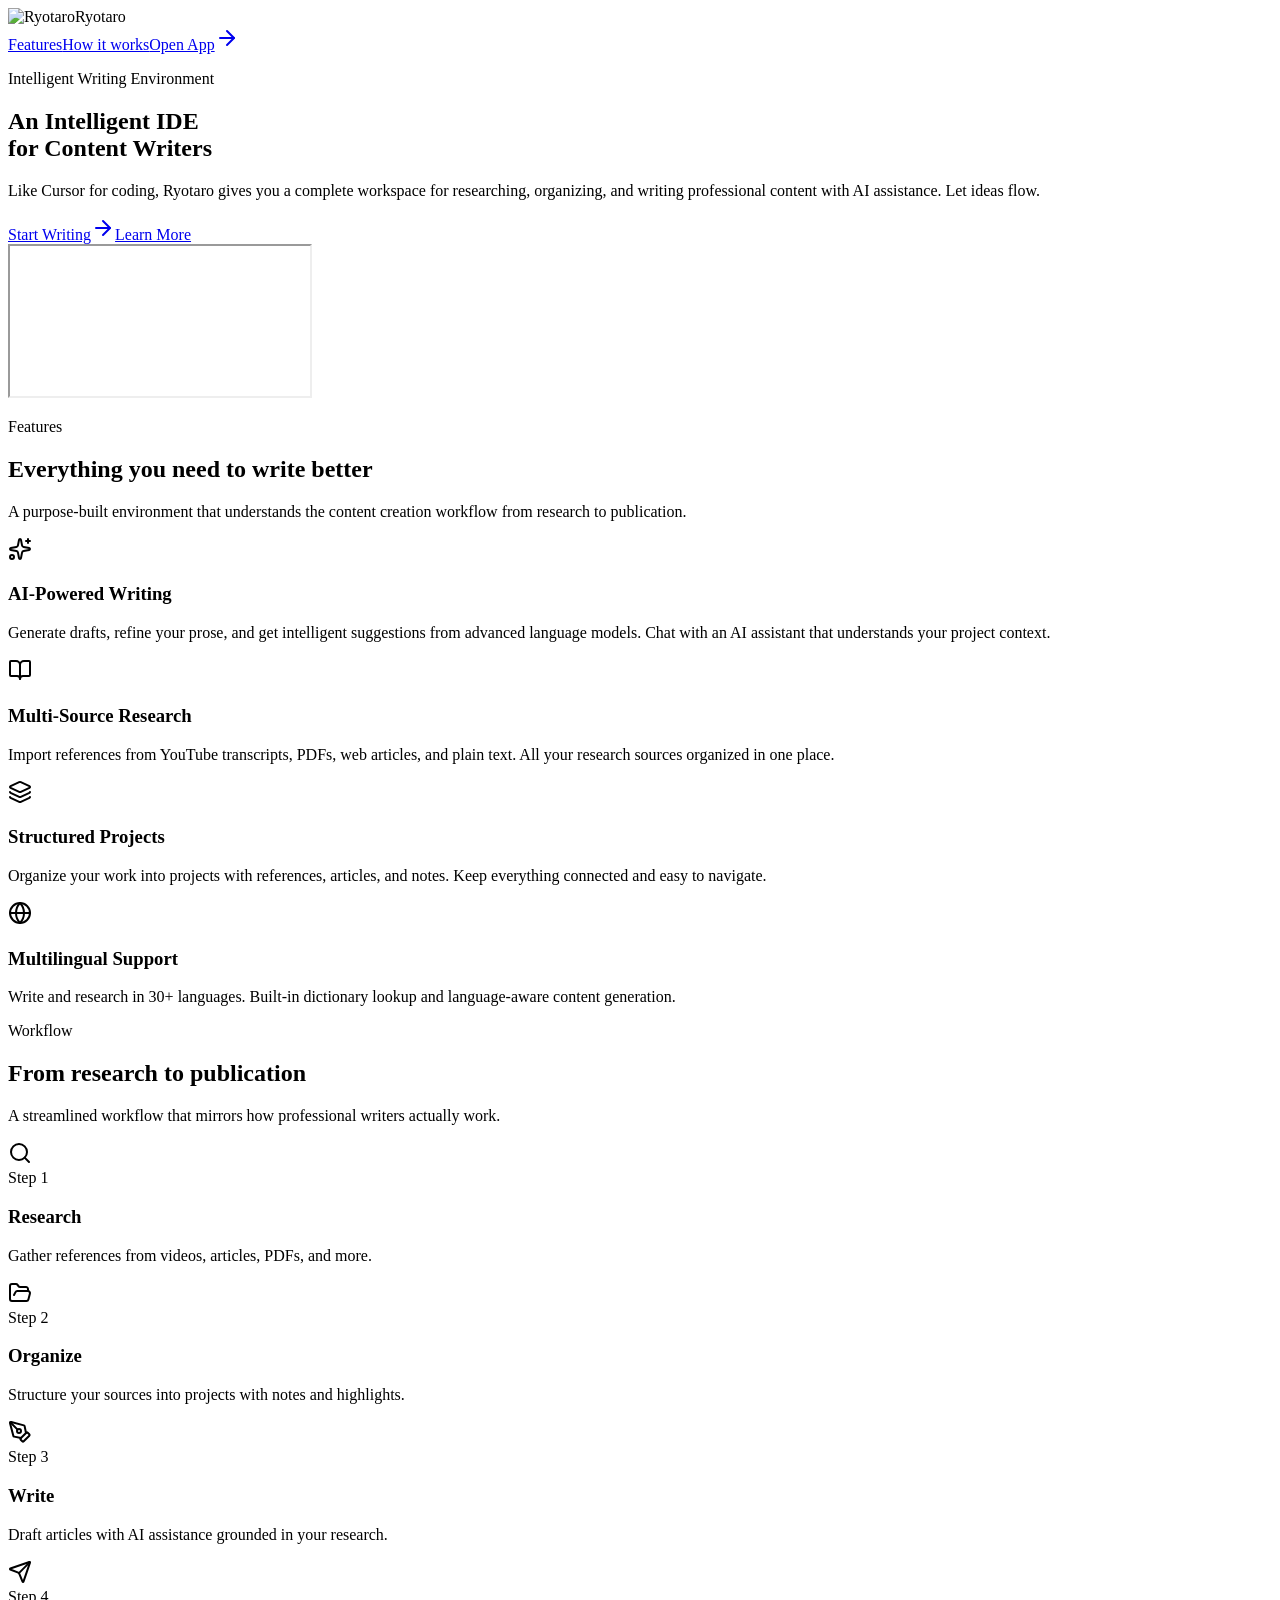
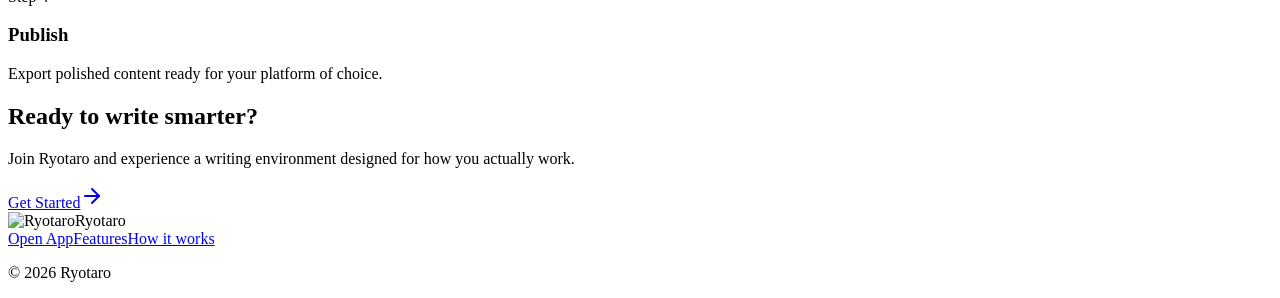
==== commit 47ccbfc4: "deploy: tarorosama/ryotaro@ff8b1a4f7b1eca5ae81bb8c85b1aacaf82a46ccc" ====
--- a/index.html
+++ b/index.html
@@ -1 +1 @@
-<!DOCTYPE html><!--9K3uGvXWOOi30ZRnUr7Zh--><html lang="en"><head><meta charSet="utf-8"/><meta name="viewport" content="width=device-width, initial-scale=1"/><link rel="preload" href="/ryotarosaito/_next/static/media/6bd983bd58a87a3d-s.p.cf80dd39.woff2" as="font" crossorigin="" type="font/woff2"/><link rel="preload" href="/ryotarosaito/_next/static/media/caa3a2e1cccd8315-s.p.853070df.woff2" as="font" crossorigin="" type="font/woff2"/><link rel="preload" href="/ryotarosaito/shime-logo.png" as="image"/><link rel="preload" href="/ryotarosaito/ryotaro-screenshot.jpg" as="image"/><link rel="stylesheet" href="/ryotarosaito/_next/static/chunks/e5efbe85a156cf7b.css" data-precedence="next"/><link rel="preload" as="script" fetchPriority="low" href="/ryotarosaito/_next/static/chunks/4186f1b3ed0b903b.js"/><script src="/ryotarosaito/_next/static/chunks/5df1e80d4595e9bb.js" async=""></script><script src="/ryotarosaito/_next/static/chunks/dc79f1d6b7e4f1f1.js" async=""></script><script src="/ryotarosaito/_next/static/chunks/turbopack-2e94cd52ad91060b.js" async=""></script><script src="/ryotarosaito/_next/static/chunks/e37af98f75ab7b35.js" async=""></script><meta name="next-size-adjust" content=""/><title>Ryotaro - An Intelligent IDE for Content Writers</title><meta name="description" content="Like Cursor for coding, Ryotaro provides a comprehensive workspace for researching, organizing, and creating professional content with AI assistance."/><link rel="icon" href="/ryotarosaito/favicon.ico?favicon.e6b914bf.ico" sizes="32x32" type="image/x-icon"/><script src="/ryotarosaito/_next/static/chunks/a6dad97d9634a72d.js" noModule=""></script></head><body class="geist_a71539c9-module__T19VSG__variable sora_85be883e-module__EeXEPW__variable antialiased"><div hidden=""><!--$--><!--/$--></div><div class="min-h-screen bg-aijiro"><nav class="sticky top-0 z-50 bg-aijiro/80 backdrop-blur-md border-b border-haizakura/40"><div class="max-w-6xl mx-auto px-6 py-4 flex items-center justify-between"><div class="flex items-center gap-3"><img src="/ryotarosaito/shime-logo.png" alt="Ryotaro" width="36" height="36" class="rounded-lg"/><span class="font-[family-name:var(--font-heading)] font-bold text-xl text-sumi-black">Ryotaro</span></div><div class="flex items-center gap-6"><a href="#features" class="text-sm text-medium-ink hover:text-sumi-black transition-colors">Features</a><a href="#how-it-works" class="text-sm text-medium-ink hover:text-sumi-black transition-colors">How it works</a><a href="https://ryotaro.up.railway.app" class="inline-flex items-center gap-2 px-4 py-2 bg-primary text-white text-sm font-medium rounded-lg hover:bg-primary-hover transition-colors">Open App<svg xmlns="http://www.w3.org/2000/svg" width="24" height="24" viewBox="0 0 24 24" fill="none" stroke="currentColor" stroke-width="2" stroke-linecap="round" stroke-linejoin="round" class="lucide lucide-arrow-right w-4 h-4" aria-hidden="true"><path d="M5 12h14"></path><path d="m12 5 7 7-7 7"></path></svg></a></div></div></nav><section class="relative overflow-hidden"><div class="max-w-6xl mx-auto px-6 pt-24 pb-32"><div class="flex flex-col items-center gap-12"><div class="text-center space-y-8"><div class="space-y-4"><p class="text-sm font-medium text-primary tracking-wide uppercase">Intelligent Writing Environment</p><h1 class="font-[family-name:var(--font-heading)] font-bold text-5xl lg:text-6xl text-sumi-black leading-tight">An Intelligent IDE<br/>for Content Writers</h1><p class="text-lg text-light-ink max-w-xl mx-auto leading-relaxed">Like Cursor for coding, Ryotaro gives you a complete workspace for researching, organizing, and writing professional content with AI assistance. Let ideas flow.</p></div><div class="flex items-center justify-center gap-4"><a href="https://ryotaro.up.railway.app" class="inline-flex items-center gap-2 px-6 py-3 bg-primary text-white font-medium rounded-lg hover:bg-primary-hover transition-colors shadow-sm">Start Writing<svg xmlns="http://www.w3.org/2000/svg" width="24" height="24" viewBox="0 0 24 24" fill="none" stroke="currentColor" stroke-width="2" stroke-linecap="round" stroke-linejoin="round" class="lucide lucide-arrow-right w-4 h-4" aria-hidden="true"><path d="M5 12h14"></path><path d="m12 5 7 7-7 7"></path></svg></a><a href="#features" class="inline-flex items-center gap-2 px-6 py-3 border border-haizakura text-medium-ink font-medium rounded-lg hover:bg-usuki transition-colors">Learn More</a></div></div><div class="w-full relative"><div class="rounded-xl overflow-hidden shadow-2xl shadow-sumi-black/15 border border-haizakura/30"><div class="flex items-center gap-1.5 px-3 py-2 bg-white/80 border-b border-haizakura/20"><span class="w-2.5 h-2.5 rounded-full bg-red-400"></span><span class="w-2.5 h-2.5 rounded-full bg-yellow-400"></span><span class="w-2.5 h-2.5 rounded-full bg-green-400"></span></div><img src="/ryotarosaito/ryotaro-screenshot.jpg" alt="Ryotaro app screenshot" class="block w-full"/></div></div></div></div><div class="absolute top-0 right-0 w-1/2 h-full bg-gradient-to-l from-usuhanada/20 to-transparent pointer-events-none"></div></section><section id="features" class="bg-usuhanada/40 py-24"><div class="max-w-6xl mx-auto px-6"><div class="text-center mb-16 space-y-4"><p class="text-sm font-medium text-primary tracking-wide uppercase">Features</p><h2 class="font-[family-name:var(--font-heading)] font-bold text-3xl lg:text-4xl text-sumi-black">Everything you need to write better</h2><p class="text-light-ink max-w-2xl mx-auto">A purpose-built environment that understands the content creation workflow from research to publication.</p></div><div class="grid md:grid-cols-2 gap-6"><div class="group rounded-2xl bg-white/70 p-8 border border-haizakura/20 hover:shadow-md hover:shadow-usuhanada/20 transition-all duration-200"><div class="flex items-start gap-5"><div class="flex-shrink-0 w-12 h-12 bg-byakuroku rounded-xl flex items-center justify-center text-medium-ink"><svg xmlns="http://www.w3.org/2000/svg" width="24" height="24" viewBox="0 0 24 24" fill="none" stroke="currentColor" stroke-width="2" stroke-linecap="round" stroke-linejoin="round" class="lucide lucide-sparkles w-6 h-6" aria-hidden="true"><path d="M11.017 2.814a1 1 0 0 1 1.966 0l1.051 5.558a2 2 0 0 0 1.594 1.594l5.558 1.051a1 1 0 0 1 0 1.966l-5.558 1.051a2 2 0 0 0-1.594 1.594l-1.051 5.558a1 1 0 0 1-1.966 0l-1.051-5.558a2 2 0 0 0-1.594-1.594l-5.558-1.051a1 1 0 0 1 0-1.966l5.558-1.051a2 2 0 0 0 1.594-1.594z"></path><path d="M20 2v4"></path><path d="M22 4h-4"></path><circle cx="4" cy="20" r="2"></circle></svg></div><div class="space-y-2"><h3 class="font-[family-name:var(--font-heading)] font-semibold text-lg text-sumi-black">AI-Powered Writing</h3><p class="text-sm text-light-ink leading-relaxed">Generate drafts, refine your prose, and get intelligent suggestions from advanced language models. Chat with an AI assistant that understands your project context.</p></div></div></div><div class="group rounded-2xl bg-white/70 p-8 border border-haizakura/20 hover:shadow-md hover:shadow-usuhanada/20 transition-all duration-200"><div class="flex items-start gap-5"><div class="flex-shrink-0 w-12 h-12 bg-mizu rounded-xl flex items-center justify-center text-medium-ink"><svg xmlns="http://www.w3.org/2000/svg" width="24" height="24" viewBox="0 0 24 24" fill="none" stroke="currentColor" stroke-width="2" stroke-linecap="round" stroke-linejoin="round" class="lucide lucide-book-open w-6 h-6" aria-hidden="true"><path d="M12 7v14"></path><path d="M3 18a1 1 0 0 1-1-1V4a1 1 0 0 1 1-1h5a4 4 0 0 1 4 4 4 4 0 0 1 4-4h5a1 1 0 0 1 1 1v13a1 1 0 0 1-1 1h-6a3 3 0 0 0-3 3 3 3 0 0 0-3-3z"></path></svg></div><div class="space-y-2"><h3 class="font-[family-name:var(--font-heading)] font-semibold text-lg text-sumi-black">Multi-Source Research</h3><p class="text-sm text-light-ink leading-relaxed">Import references from YouTube transcripts, PDFs, web articles, and plain text. All your research sources organized in one place.</p></div></div></div><div class="group rounded-2xl bg-white/70 p-8 border border-haizakura/20 hover:shadow-md hover:shadow-usuhanada/20 transition-all duration-200"><div class="flex items-start gap-5"><div class="flex-shrink-0 w-12 h-12 bg-sakura rounded-xl flex items-center justify-center text-medium-ink"><svg xmlns="http://www.w3.org/2000/svg" width="24" height="24" viewBox="0 0 24 24" fill="none" stroke="currentColor" stroke-width="2" stroke-linecap="round" stroke-linejoin="round" class="lucide lucide-layers w-6 h-6" aria-hidden="true"><path d="M12.83 2.18a2 2 0 0 0-1.66 0L2.6 6.08a1 1 0 0 0 0 1.83l8.58 3.91a2 2 0 0 0 1.66 0l8.58-3.9a1 1 0 0 0 0-1.83z"></path><path d="M2 12a1 1 0 0 0 .58.91l8.6 3.91a2 2 0 0 0 1.65 0l8.58-3.9A1 1 0 0 0 22 12"></path><path d="M2 17a1 1 0 0 0 .58.91l8.6 3.91a2 2 0 0 0 1.65 0l8.58-3.9A1 1 0 0 0 22 17"></path></svg></div><div class="space-y-2"><h3 class="font-[family-name:var(--font-heading)] font-semibold text-lg text-sumi-black">Structured Projects</h3><p class="text-sm text-light-ink leading-relaxed">Organize your work into projects with references, articles, and notes. Keep everything connected and easy to navigate.</p></div></div></div><div class="group rounded-2xl bg-white/70 p-8 border border-haizakura/20 hover:shadow-md hover:shadow-usuhanada/20 transition-all duration-200"><div class="flex items-start gap-5"><div class="flex-shrink-0 w-12 h-12 bg-usumurasaki rounded-xl flex items-center justify-center text-medium-ink"><svg xmlns="http://www.w3.org/2000/svg" width="24" height="24" viewBox="0 0 24 24" fill="none" stroke="currentColor" stroke-width="2" stroke-linecap="round" stroke-linejoin="round" class="lucide lucide-globe w-6 h-6" aria-hidden="true"><circle cx="12" cy="12" r="10"></circle><path d="M12 2a14.5 14.5 0 0 0 0 20 14.5 14.5 0 0 0 0-20"></path><path d="M2 12h20"></path></svg></div><div class="space-y-2"><h3 class="font-[family-name:var(--font-heading)] font-semibold text-lg text-sumi-black">Multilingual Support</h3><p class="text-sm text-light-ink leading-relaxed">Write and research in 30+ languages. Built-in dictionary lookup and language-aware content generation.</p></div></div></div></div></div></section><section id="how-it-works" class="py-24"><div class="max-w-6xl mx-auto px-6"><div class="text-center mb-16 space-y-4"><p class="text-sm font-medium text-primary tracking-wide uppercase">Workflow</p><h2 class="font-[family-name:var(--font-heading)] font-bold text-3xl lg:text-4xl text-sumi-black">From research to publication</h2><p class="text-light-ink max-w-2xl mx-auto">A streamlined workflow that mirrors how professional writers actually work.</p></div><div class="grid md:grid-cols-4 gap-8"><div class="text-center space-y-4"><div class="mx-auto w-14 h-14 bg-byakuroku/50 rounded-2xl flex items-center justify-center text-primary"><svg xmlns="http://www.w3.org/2000/svg" width="24" height="24" viewBox="0 0 24 24" fill="none" stroke="currentColor" stroke-width="2" stroke-linecap="round" stroke-linejoin="round" class="lucide lucide-search w-5 h-5" aria-hidden="true"><path d="m21 21-4.34-4.34"></path><circle cx="11" cy="11" r="8"></circle></svg></div><div class="space-y-1"><span class="text-xs font-medium text-ink-mist uppercase tracking-wider">Step <!-- -->1</span><h3 class="font-[family-name:var(--font-heading)] font-semibold text-sumi-black">Research</h3></div><p class="text-sm text-light-ink leading-relaxed">Gather references from videos, articles, PDFs, and more.</p></div><div class="text-center space-y-4"><div class="mx-auto w-14 h-14 bg-usuhanada/50 rounded-2xl flex items-center justify-center text-[#7B8CDE]"><svg xmlns="http://www.w3.org/2000/svg" width="24" height="24" viewBox="0 0 24 24" fill="none" stroke="currentColor" stroke-width="2" stroke-linecap="round" stroke-linejoin="round" class="lucide lucide-folder-open w-5 h-5" aria-hidden="true"><path d="m6 14 1.5-2.9A2 2 0 0 1 9.24 10H20a2 2 0 0 1 1.94 2.5l-1.54 6a2 2 0 0 1-1.95 1.5H4a2 2 0 0 1-2-2V5a2 2 0 0 1 2-2h3.9a2 2 0 0 1 1.69.9l.81 1.2a2 2 0 0 0 1.67.9H18a2 2 0 0 1 2 2v2"></path></svg></div><div class="space-y-1"><span class="text-xs font-medium text-ink-mist uppercase tracking-wider">Step <!-- -->2</span><h3 class="font-[family-name:var(--font-heading)] font-semibold text-sumi-black">Organize</h3></div><p class="text-sm text-light-ink leading-relaxed">Structure your sources into projects with notes and highlights.</p></div><div class="text-center space-y-4"><div class="mx-auto w-14 h-14 bg-sakura/50 rounded-2xl flex items-center justify-center text-[#D4849A]"><svg xmlns="http://www.w3.org/2000/svg" width="24" height="24" viewBox="0 0 24 24" fill="none" stroke="currentColor" stroke-width="2" stroke-linecap="round" stroke-linejoin="round" class="lucide lucide-pen-tool w-5 h-5" aria-hidden="true"><path d="M15.707 21.293a1 1 0 0 1-1.414 0l-1.586-1.586a1 1 0 0 1 0-1.414l5.586-5.586a1 1 0 0 1 1.414 0l1.586 1.586a1 1 0 0 1 0 1.414z"></path><path d="m18 13-1.375-6.874a1 1 0 0 0-.746-.776L3.235 2.028a1 1 0 0 0-1.207 1.207L5.35 15.879a1 1 0 0 0 .776.746L13 18"></path><path d="m2.3 2.3 7.286 7.286"></path><circle cx="11" cy="11" r="2"></circle></svg></div><div class="space-y-1"><span class="text-xs font-medium text-ink-mist uppercase tracking-wider">Step <!-- -->3</span><h3 class="font-[family-name:var(--font-heading)] font-semibold text-sumi-black">Write</h3></div><p class="text-sm text-light-ink leading-relaxed">Draft articles with AI assistance grounded in your research.</p></div><div class="text-center space-y-4"><div class="mx-auto w-14 h-14 bg-usumurasaki/50 rounded-2xl flex items-center justify-center text-[#9B8EC4]"><svg xmlns="http://www.w3.org/2000/svg" width="24" height="24" viewBox="0 0 24 24" fill="none" stroke="currentColor" stroke-width="2" stroke-linecap="round" stroke-linejoin="round" class="lucide lucide-send w-5 h-5" aria-hidden="true"><path d="M14.536 21.686a.5.5 0 0 0 .937-.024l6.5-19a.496.496 0 0 0-.635-.635l-19 6.5a.5.5 0 0 0-.024.937l7.93 3.18a2 2 0 0 1 1.112 1.11z"></path><path d="m21.854 2.147-10.94 10.939"></path></svg></div><div class="space-y-1"><span class="text-xs font-medium text-ink-mist uppercase tracking-wider">Step <!-- -->4</span><h3 class="font-[family-name:var(--font-heading)] font-semibold text-sumi-black">Publish</h3></div><p class="text-sm text-light-ink leading-relaxed">Export polished content ready for your platform of choice.</p></div></div></div></section><section class="py-20 bg-usuki"><div class="max-w-3xl mx-auto px-6 text-center space-y-8"><h2 class="font-[family-name:var(--font-heading)] font-bold text-3xl text-sumi-black">Ready to write smarter?</h2><p class="text-light-ink max-w-xl mx-auto">Join Ryotaro and experience a writing environment designed for how you actually work.</p><a href="https://ryotaro.up.railway.app" class="inline-flex items-center gap-2 px-8 py-3.5 bg-primary text-white font-medium rounded-lg hover:bg-primary-hover transition-colors shadow-sm">Get Started<svg xmlns="http://www.w3.org/2000/svg" width="24" height="24" viewBox="0 0 24 24" fill="none" stroke="currentColor" stroke-width="2" stroke-linecap="round" stroke-linejoin="round" class="lucide lucide-arrow-right w-4 h-4" aria-hidden="true"><path d="M5 12h14"></path><path d="m12 5 7 7-7 7"></path></svg></a></div></section><footer class="border-t border-haizakura/40 py-12 bg-aijiro"><div class="max-w-6xl mx-auto px-6"><div class="flex flex-col md:flex-row items-center justify-between gap-6"><div class="flex items-center gap-3"><img src="/ryotarosaito/shime-logo.png" alt="Ryotaro" width="28" height="28" class="rounded-md"/><span class="font-[family-name:var(--font-heading)] font-semibold text-sumi-black">Ryotaro</span></div><div class="flex items-center gap-8"><a href="https://ryotaro.up.railway.app" class="text-sm text-medium-ink hover:text-sumi-black transition-colors">Open App</a><a href="#features" class="text-sm text-medium-ink hover:text-sumi-black transition-colors">Features</a><a href="#how-it-works" class="text-sm text-medium-ink hover:text-sumi-black transition-colors">How it works</a></div><p class="text-xs text-ink-mist">© <!-- -->2026<!-- --> Ryotaro</p></div></div></footer></div><!--$--><!--/$--><script src="/ryotarosaito/_next/static/chunks/4186f1b3ed0b903b.js" id="_R_" async=""></script><script>(self.__next_f=self.__next_f||[]).push([0])</script><script>self.__next_f.push([1,"1:\"$Sreact.fragment\"\n2:I[12348,[\"/ryotarosaito/_next/static/chunks/e37af98f75ab7b35.js\"],\"default\"]\n3:I[83308,[\"/ryotarosaito/_next/static/chunks/e37af98f75ab7b35.js\"],\"default\"]\nd:I[67306,[],\"default\"]\n:HL[\"/ryotarosaito/_next/static/chunks/e5efbe85a156cf7b.css\",\"style\"]\n:HL[\"/ryotarosaito/_next/static/media/6bd983bd58a87a3d-s.p.cf80dd39.woff2\",\"font\",{\"crossOrigin\":\"\",\"type\":\"font/woff2\"}]\n:HL[\"/ryotarosaito/_next/static/media/caa3a2e1cccd8315-s.p.853070df.woff2\",\"font\",{\"crossOrigin\":\"\",\"type\":\"font/woff2\"}]\n:HL[\"/ryotarosaito/shime-logo.png\",\"image\"]\n"])</script><script>self.__next_f.push([1,"0:{\"P\":null,\"b\":\"9K3uGvXWOOi30ZRnUr7Zh\",\"c\":[\"\",\"\"],\"q\":\"\",\"i\":false,\"f\":[[[\"\",{\"children\":[\"__PAGE__\",{}]},\"$undefined\",\"$undefined\",true],[[\"$\",\"$1\",\"c\",{\"children\":[[[\"$\",\"link\",\"0\",{\"rel\":\"stylesheet\",\"href\":\"/ryotarosaito/_next/static/chunks/e5efbe85a156cf7b.css\",\"precedence\":\"next\",\"crossOrigin\":\"$undefined\",\"nonce\":\"$undefined\"}]],[\"$\",\"html\",null,{\"lang\":\"en\",\"children\":[\"$\",\"body\",null,{\"className\":\"geist_a71539c9-module__T19VSG__variable sora_85be883e-module__EeXEPW__variable antialiased\",\"children\":[\"$\",\"$L2\",null,{\"parallelRouterKey\":\"children\",\"error\":\"$undefined\",\"errorStyles\":\"$undefined\",\"errorScripts\":\"$undefined\",\"template\":[\"$\",\"$L3\",null,{}],\"templateStyles\":\"$undefined\",\"templateScripts\":\"$undefined\",\"notFound\":[[[\"$\",\"title\",null,{\"children\":\"404: This page could not be found.\"}],[\"$\",\"div\",null,{\"style\":{\"fontFamily\":\"system-ui,\\\"Segoe UI\\\",Roboto,Helvetica,Arial,sans-serif,\\\"Apple Color Emoji\\\",\\\"Segoe UI Emoji\\\"\",\"height\":\"100vh\",\"textAlign\":\"center\",\"display\":\"flex\",\"flexDirection\":\"column\",\"alignItems\":\"center\",\"justifyContent\":\"center\"},\"children\":[\"$\",\"div\",null,{\"children\":[[\"$\",\"style\",null,{\"dangerouslySetInnerHTML\":{\"__html\":\"body{color:#000;background:#fff;margin:0}.next-error-h1{border-right:1px solid rgba(0,0,0,.3)}@media (prefers-color-scheme:dark){body{color:#fff;background:#000}.next-error-h1{border-right:1px solid rgba(255,255,255,.3)}}\"}}],[\"$\",\"h1\",null,{\"className\":\"next-error-h1\",\"style\":{\"display\":\"inline-block\",\"margin\":\"0 20px 0 0\",\"padding\":\"0 23px 0 0\",\"fontSize\":24,\"fontWeight\":500,\"verticalAlign\":\"top\",\"lineHeight\":\"49px\"},\"children\":404}],[\"$\",\"div\",null,{\"style\":{\"display\":\"inline-block\"},\"children\":[\"$\",\"h2\",null,{\"style\":{\"fontSize\":14,\"fontWeight\":400,\"lineHeight\":\"49px\",\"margin\":0},\"children\":\"This page could not be found.\"}]}]]}]}]],[]],\"forbidden\":\"$undefined\",\"unauthorized\":\"$undefined\"}]}]}]]}],{\"children\":[[\"$\",\"$1\",\"c\",{\"children\":[[\"$\",\"div\",null,{\"className\":\"min-h-screen bg-aijiro\",\"children\":[[\"$\",\"nav\",null,{\"className\":\"sticky top-0 z-50 bg-aijiro/80 backdrop-blur-md border-b border-haizakura/40\",\"children\":[\"$\",\"div\",null,{\"className\":\"max-w-6xl mx-auto px-6 py-4 flex items-center justify-between\",\"children\":[[\"$\",\"div\",null,{\"className\":\"flex items-center gap-3\",\"children\":[[\"$\",\"img\",null,{\"src\":\"/ryotarosaito/shime-logo.png\",\"alt\":\"Ryotaro\",\"width\":36,\"height\":36,\"className\":\"rounded-lg\"}],[\"$\",\"span\",null,{\"className\":\"font-[family-name:var(--font-heading)] font-bold text-xl text-sumi-black\",\"children\":\"Ryotaro\"}]]}],[\"$\",\"div\",null,{\"className\":\"flex items-center gap-6\",\"children\":[[\"$\",\"a\",null,{\"href\":\"#features\",\"className\":\"text-sm text-medium-ink hover:text-sumi-black transition-colors\",\"children\":\"Features\"}],[\"$\",\"a\",null,{\"href\":\"#how-it-works\",\"className\":\"text-sm text-medium-ink hover:text-sumi-black transition-colors\",\"children\":\"How it works\"}],[\"$\",\"a\",null,{\"href\":\"https://ryotaro.up.railway.app\",\"className\":\"inline-flex items-center gap-2 px-4 py-2 bg-primary text-white text-sm font-medium rounded-lg hover:bg-primary-hover transition-colors\",\"children\":[\"Open App\",[\"$\",\"svg\",null,{\"ref\":\"$undefined\",\"xmlns\":\"http://www.w3.org/2000/svg\",\"width\":24,\"height\":24,\"viewBox\":\"0 0 24 24\",\"fill\":\"none\",\"stroke\":\"currentColor\",\"strokeWidth\":2,\"strokeLinecap\":\"round\",\"strokeLinejoin\":\"round\",\"className\":\"lucide lucide-arrow-right w-4 h-4\",\"aria-hidden\":\"true\",\"children\":[[\"$\",\"path\",\"1ays0h\",{\"d\":\"M5 12h14\"}],[\"$\",\"path\",\"xquz4c\",{\"d\":\"m12 5 7 7-7 7\"}],\"$undefined\"]}]]}]]}]]}]}],[\"$\",\"section\",null,{\"className\":\"relative overflow-hidden\",\"children\":[[\"$\",\"div\",null,{\"className\":\"max-w-6xl mx-auto px-6 pt-24 pb-32\",\"children\":[\"$\",\"div\",null,{\"className\":\"flex flex-col items-center gap-12\",\"children\":[[\"$\",\"div\",null,{\"className\":\"text-center space-y-8\",\"children\":[[\"$\",\"div\",null,{\"className\":\"space-y-4\",\"children\":[[\"$\",\"p\",null,{\"className\":\"text-sm font-medium text-primary tracking-wide uppercase\",\"children\":\"Intelligent Writing Environment\"}],[\"$\",\"h1\",null,{\"className\":\"font-[family-name:var(--font-heading)] font-bold text-5xl lg:text-6xl text-sumi-black leading-tight\",\"children\":[\"An Intelligent IDE\",[\"$\",\"br\",null,{}],\"for Content Writers\"]}],[\"$\",\"p\",null,{\"className\":\"text-lg text-light-ink max-w-xl mx-auto leading-relaxed\",\"children\":\"Like Cursor for coding, Ryotaro gives you a complete workspace for researching, organizing, and writing professional content with AI assistance. Let ideas flow.\"}]]}],\"$L4\"]}],\"$L5\"]}]}],\"$L6\"]}],\"$L7\",\"$L8\",\"$L9\",\"$La\"]}],null,\"$Lb\"]}],{},null,false,false]},null,false,false],\"$Lc\",false]],\"m\":\"$undefined\",\"G\":[\"$d\",[]],\"s\":false,\"S\":true}\n"])</script><script>self.__next_f.push([1,"12:I[99399,[\"/ryotarosaito/_next/static/chunks/e37af98f75ab7b35.js\"],\"OutletBoundary\"]\n13:\"$Sreact.suspense\"\n15:I[99399,[\"/ryotarosaito/_next/static/chunks/e37af98f75ab7b35.js\"],\"ViewportBoundary\"]\n17:I[99399,[\"/ryotarosaito/_next/static/chunks/e37af98f75ab7b35.js\"],\"MetadataBoundary\"]\n:HL[\"/ryotarosaito/ryotaro-screenshot.jpg\",\"image\"]\n4:[\"$\",\"div\",null,{\"className\":\"flex items-center justify-center gap-4\",\"children\":[[\"$\",\"a\",null,{\"href\":\"https://ryotaro.up.railway.app\",\"className\":\"inline-flex items-center gap-2 px-6 py-3 bg-primary text-white font-medium rounded-lg hover:bg-primary-hover transition-colors shadow-sm\",\"children\":[\"Start Writing\",[\"$\",\"svg\",null,{\"ref\":\"$undefined\",\"xmlns\":\"http://www.w3.org/2000/svg\",\"width\":24,\"height\":24,\"viewBox\":\"0 0 24 24\",\"fill\":\"none\",\"stroke\":\"currentColor\",\"strokeWidth\":2,\"strokeLinecap\":\"round\",\"strokeLinejoin\":\"round\",\"className\":\"lucide lucide-arrow-right w-4 h-4\",\"aria-hidden\":\"true\",\"children\":[[\"$\",\"path\",\"1ays0h\",{\"d\":\"M5 12h14\"}],[\"$\",\"path\",\"xquz4c\",{\"d\":\"m12 5 7 7-7 7\"}],\"$undefined\"]}]]}],[\"$\",\"a\",null,{\"href\":\"#features\",\"className\":\"inline-flex items-center gap-2 px-6 py-3 border border-haizakura text-medium-ink font-medium rounded-lg hover:bg-usuki transition-colors\",\"children\":\"Learn More\"}]]}]\n5:[\"$\",\"div\",null,{\"className\":\"w-full relative\",\"children\":[\"$\",\"div\",null,{\"className\":\"rounded-xl overflow-hidden shadow-2xl shadow-sumi-black/15 border border-haizakura/30\",\"children\":[[\"$\",\"div\",null,{\"className\":\"flex items-center gap-1.5 px-3 py-2 bg-white/80 border-b border-haizakura/20\",\"children\":[[\"$\",\"span\",null,{\"className\":\"w-2.5 h-2.5 rounded-full bg-red-400\"}],[\"$\",\"span\",null,{\"className\":\"w-2.5 h-2.5 rounded-full bg-yellow-400\"}],[\"$\",\"span\",null,{\"className\":\"w-2.5 h-2.5 rounded-full bg-green-400\"}]]}],[\"$\",\"img\",null,{\"src\":\"/ryotarosaito/ryotaro-screenshot.jpg\",\"alt\":\"Ryotaro app screenshot\",\"className\":\"block w-full\"}]]}]}]\n6:[\"$\",\"div\",null,{\"className\":\"absolute top-0 right-0 w-1/2 h-full bg-gradient-to-l from-usuhanada/20 to-transparent pointer-events-none\"}]\n"])</script><script>self.__next_f.push([1,"7:[\"$\",\"section\",null,{\"id\":\"features\",\"className\":\"bg-usuhanada/40 py-24\",\"children\":[\"$\",\"div\",null,{\"className\":\"max-w-6xl mx-auto px-6\",\"children\":[[\"$\",\"div\",null,{\"className\":\"text-center mb-16 space-y-4\",\"children\":[[\"$\",\"p\",null,{\"className\":\"text-sm font-medium text-primary tracking-wide uppercase\",\"children\":\"Features\"}],[\"$\",\"h2\",null,{\"className\":\"font-[family-name:var(--font-heading)] font-bold text-3xl lg:text-4xl text-sumi-black\",\"children\":\"Everything you need to write better\"}],[\"$\",\"p\",null,{\"className\":\"text-light-ink max-w-2xl mx-auto\",\"children\":\"A purpose-built environment that understands the content creation workflow from research to publication.\"}]]}],[\"$\",\"div\",null,{\"className\":\"grid md:grid-cols-2 gap-6\",\"children\":[[\"$\",\"div\",null,{\"className\":\"group rounded-2xl bg-white/70 p-8 border border-haizakura/20 hover:shadow-md hover:shadow-usuhanada/20 transition-all duration-200\",\"children\":[\"$\",\"div\",null,{\"className\":\"flex items-start gap-5\",\"children\":[[\"$\",\"div\",null,{\"className\":\"flex-shrink-0 w-12 h-12 bg-byakuroku rounded-xl flex items-center justify-center text-medium-ink\",\"children\":[\"$\",\"svg\",null,{\"ref\":\"$undefined\",\"xmlns\":\"http://www.w3.org/2000/svg\",\"width\":24,\"height\":24,\"viewBox\":\"0 0 24 24\",\"fill\":\"none\",\"stroke\":\"currentColor\",\"strokeWidth\":2,\"strokeLinecap\":\"round\",\"strokeLinejoin\":\"round\",\"className\":\"lucide lucide-sparkles w-6 h-6\",\"aria-hidden\":\"true\",\"children\":[[\"$\",\"path\",\"1s2grr\",{\"d\":\"M11.017 2.814a1 1 0 0 1 1.966 0l1.051 5.558a2 2 0 0 0 1.594 1.594l5.558 1.051a1 1 0 0 1 0 1.966l-5.558 1.051a2 2 0 0 0-1.594 1.594l-1.051 5.558a1 1 0 0 1-1.966 0l-1.051-5.558a2 2 0 0 0-1.594-1.594l-5.558-1.051a1 1 0 0 1 0-1.966l5.558-1.051a2 2 0 0 0 1.594-1.594z\"}],[\"$\",\"path\",\"1rf3ol\",{\"d\":\"M20 2v4\"}],[\"$\",\"path\",\"gwowj6\",{\"d\":\"M22 4h-4\"}],[\"$\",\"circle\",\"6kqj1y\",{\"cx\":\"4\",\"cy\":\"20\",\"r\":\"2\"}],\"$undefined\"]}]}],[\"$\",\"div\",null,{\"className\":\"space-y-2\",\"children\":[[\"$\",\"h3\",null,{\"className\":\"font-[family-name:var(--font-heading)] font-semibold text-lg text-sumi-black\",\"children\":\"AI-Powered Writing\"}],[\"$\",\"p\",null,{\"className\":\"text-sm text-light-ink leading-relaxed\",\"children\":\"Generate drafts, refine your prose, and get intelligent suggestions from advanced language models. Chat with an AI assistant that understands your project context.\"}]]}]]}]}],[\"$\",\"div\",null,{\"className\":\"group rounded-2xl bg-white/70 p-8 border border-haizakura/20 hover:shadow-md hover:shadow-usuhanada/20 transition-all duration-200\",\"children\":[\"$\",\"div\",null,{\"className\":\"flex items-start gap-5\",\"children\":[[\"$\",\"div\",null,{\"className\":\"flex-shrink-0 w-12 h-12 bg-mizu rounded-xl flex items-center justify-center text-medium-ink\",\"children\":[\"$\",\"svg\",null,{\"ref\":\"$undefined\",\"xmlns\":\"http://www.w3.org/2000/svg\",\"width\":24,\"height\":24,\"viewBox\":\"0 0 24 24\",\"fill\":\"none\",\"stroke\":\"currentColor\",\"strokeWidth\":2,\"strokeLinecap\":\"round\",\"strokeLinejoin\":\"round\",\"className\":\"lucide lucide-book-open w-6 h-6\",\"aria-hidden\":\"true\",\"children\":[[\"$\",\"path\",\"1akyts\",{\"d\":\"M12 7v14\"}],[\"$\",\"path\",\"ruj8y\",{\"d\":\"M3 18a1 1 0 0 1-1-1V4a1 1 0 0 1 1-1h5a4 4 0 0 1 4 4 4 4 0 0 1 4-4h5a1 1 0 0 1 1 1v13a1 1 0 0 1-1 1h-6a3 3 0 0 0-3 3 3 3 0 0 0-3-3z\"}],\"$undefined\"]}]}],[\"$\",\"div\",null,{\"className\":\"space-y-2\",\"children\":[[\"$\",\"h3\",null,{\"className\":\"font-[family-name:var(--font-heading)] font-semibold text-lg text-sumi-black\",\"children\":\"Multi-Source Research\"}],[\"$\",\"p\",null,{\"className\":\"text-sm text-light-ink leading-relaxed\",\"children\":\"Import references from YouTube transcripts, PDFs, web articles, and plain text. All your research sources organized in one place.\"}]]}]]}]}],[\"$\",\"div\",null,{\"className\":\"group rounded-2xl bg-white/70 p-8 border border-haizakura/20 hover:shadow-md hover:shadow-usuhanada/20 transition-all duration-200\",\"children\":[\"$\",\"div\",null,{\"className\":\"flex items-start gap-5\",\"children\":[[\"$\",\"div\",null,{\"className\":\"flex-shrink-0 w-12 h-12 bg-sakura rounded-xl flex items-center justify-center text-medium-ink\",\"children\":\"$Le\"}],\"$Lf\"]}]}],\"$L10\"]}]]}]}]\n"])</script><script>self.__next_f.push([1,"8:[\"$\",\"section\",null,{\"id\":\"how-it-works\",\"className\":\"py-24\",\"children\":[\"$\",\"div\",null,{\"className\":\"max-w-6xl mx-auto px-6\",\"children\":[[\"$\",\"div\",null,{\"className\":\"text-center mb-16 space-y-4\",\"children\":[[\"$\",\"p\",null,{\"className\":\"text-sm font-medium text-primary tracking-wide uppercase\",\"children\":\"Workflow\"}],[\"$\",\"h2\",null,{\"className\":\"font-[family-name:var(--font-heading)] font-bold text-3xl lg:text-4xl text-sumi-black\",\"children\":\"From research to publication\"}],[\"$\",\"p\",null,{\"className\":\"text-light-ink max-w-2xl mx-auto\",\"children\":\"A streamlined workflow that mirrors how professional writers actually work.\"}]]}],[\"$\",\"div\",null,{\"className\":\"grid md:grid-cols-4 gap-8\",\"children\":[[\"$\",\"div\",null,{\"className\":\"text-center space-y-4\",\"children\":[[\"$\",\"div\",null,{\"className\":\"mx-auto w-14 h-14 bg-byakuroku/50 rounded-2xl flex items-center justify-center text-primary\",\"children\":[\"$\",\"svg\",null,{\"ref\":\"$undefined\",\"xmlns\":\"http://www.w3.org/2000/svg\",\"width\":24,\"height\":24,\"viewBox\":\"0 0 24 24\",\"fill\":\"none\",\"stroke\":\"currentColor\",\"strokeWidth\":2,\"strokeLinecap\":\"round\",\"strokeLinejoin\":\"round\",\"className\":\"lucide lucide-search w-5 h-5\",\"aria-hidden\":\"true\",\"children\":[[\"$\",\"path\",\"14j7rj\",{\"d\":\"m21 21-4.34-4.34\"}],[\"$\",\"circle\",\"4ej97u\",{\"cx\":\"11\",\"cy\":\"11\",\"r\":\"8\"}],\"$undefined\"]}]}],[\"$\",\"div\",null,{\"className\":\"space-y-1\",\"children\":[[\"$\",\"span\",null,{\"className\":\"text-xs font-medium text-ink-mist uppercase tracking-wider\",\"children\":[\"Step \",1]}],[\"$\",\"h3\",null,{\"className\":\"font-[family-name:var(--font-heading)] font-semibold text-sumi-black\",\"children\":\"Research\"}]]}],[\"$\",\"p\",null,{\"className\":\"text-sm text-light-ink leading-relaxed\",\"children\":\"Gather references from videos, articles, PDFs, and more.\"}]]}],[\"$\",\"div\",null,{\"className\":\"text-center space-y-4\",\"children\":[[\"$\",\"div\",null,{\"className\":\"mx-auto w-14 h-14 bg-usuhanada/50 rounded-2xl flex items-center justify-center text-[#7B8CDE]\",\"children\":[\"$\",\"svg\",null,{\"ref\":\"$undefined\",\"xmlns\":\"http://www.w3.org/2000/svg\",\"width\":24,\"height\":24,\"viewBox\":\"0 0 24 24\",\"fill\":\"none\",\"stroke\":\"currentColor\",\"strokeWidth\":2,\"strokeLinecap\":\"round\",\"strokeLinejoin\":\"round\",\"className\":\"lucide lucide-folder-open w-5 h-5\",\"aria-hidden\":\"true\",\"children\":[[\"$\",\"path\",\"usdka0\",{\"d\":\"m6 14 1.5-2.9A2 2 0 0 1 9.24 10H20a2 2 0 0 1 1.94 2.5l-1.54 6a2 2 0 0 1-1.95 1.5H4a2 2 0 0 1-2-2V5a2 2 0 0 1 2-2h3.9a2 2 0 0 1 1.69.9l.81 1.2a2 2 0 0 0 1.67.9H18a2 2 0 0 1 2 2v2\"}],\"$undefined\"]}]}],[\"$\",\"div\",null,{\"className\":\"space-y-1\",\"children\":[[\"$\",\"span\",null,{\"className\":\"text-xs font-medium text-ink-mist uppercase tracking-wider\",\"children\":[\"Step \",2]}],[\"$\",\"h3\",null,{\"className\":\"font-[family-name:var(--font-heading)] font-semibold text-sumi-black\",\"children\":\"Organize\"}]]}],[\"$\",\"p\",null,{\"className\":\"text-sm text-light-ink leading-relaxed\",\"children\":\"Structure your sources into projects with notes and highlights.\"}]]}],[\"$\",\"div\",null,{\"className\":\"text-center space-y-4\",\"children\":[[\"$\",\"div\",null,{\"className\":\"mx-auto w-14 h-14 bg-sakura/50 rounded-2xl flex items-center justify-center text-[#D4849A]\",\"children\":[\"$\",\"svg\",null,{\"ref\":\"$undefined\",\"xmlns\":\"http://www.w3.org/2000/svg\",\"width\":24,\"height\":24,\"viewBox\":\"0 0 24 24\",\"fill\":\"none\",\"stroke\":\"currentColor\",\"strokeWidth\":2,\"strokeLinecap\":\"round\",\"strokeLinejoin\":\"round\",\"className\":\"lucide lucide-pen-tool w-5 h-5\",\"aria-hidden\":\"true\",\"children\":[[\"$\",\"path\",\"nt11vn\",{\"d\":\"M15.707 21.293a1 1 0 0 1-1.414 0l-1.586-1.586a1 1 0 0 1 0-1.414l5.586-5.586a1 1 0 0 1 1.414 0l1.586 1.586a1 1 0 0 1 0 1.414z\"}],[\"$\",\"path\",\"15qc1e\",{\"d\":\"m18 13-1.375-6.874a1 1 0 0 0-.746-.776L3.235 2.028a1 1 0 0 0-1.207 1.207L5.35 15.879a1 1 0 0 0 .776.746L13 18\"}],[\"$\",\"path\",\"1wuzzi\",{\"d\":\"m2.3 2.3 7.286 7.286\"}],[\"$\",\"circle\",\"xmgehs\",{\"cx\":\"11\",\"cy\":\"11\",\"r\":\"2\"}],\"$undefined\"]}]}],[\"$\",\"div\",null,{\"className\":\"space-y-1\",\"children\":[[\"$\",\"span\",null,{\"className\":\"text-xs font-medium text-ink-mist uppercase tracking-wider\",\"children\":[\"Step \",3]}],[\"$\",\"h3\",null,{\"className\":\"font-[family-name:var(--font-heading)] font-semibold text-sumi-black\",\"children\":\"Write\"}]]}],[\"$\",\"p\",null,{\"className\":\"text-sm text-light-ink leading-relaxed\",\"children\":\"Draft articles with AI assistance grounded in your research.\"}]]}],\"$L11\"]}]]}]}]\n"])</script><script>self.__next_f.push([1,"9:[\"$\",\"section\",null,{\"className\":\"py-20 bg-usuki\",\"children\":[\"$\",\"div\",null,{\"className\":\"max-w-3xl mx-auto px-6 text-center space-y-8\",\"children\":[[\"$\",\"h2\",null,{\"className\":\"font-[family-name:var(--font-heading)] font-bold text-3xl text-sumi-black\",\"children\":\"Ready to write smarter?\"}],[\"$\",\"p\",null,{\"className\":\"text-light-ink max-w-xl mx-auto\",\"children\":\"Join Ryotaro and experience a writing environment designed for how you actually work.\"}],[\"$\",\"a\",null,{\"href\":\"https://ryotaro.up.railway.app\",\"className\":\"inline-flex items-center gap-2 px-8 py-3.5 bg-primary text-white font-medium rounded-lg hover:bg-primary-hover transition-colors shadow-sm\",\"children\":[\"Get Started\",[\"$\",\"svg\",null,{\"ref\":\"$undefined\",\"xmlns\":\"http://www.w3.org/2000/svg\",\"width\":24,\"height\":24,\"viewBox\":\"0 0 24 24\",\"fill\":\"none\",\"stroke\":\"currentColor\",\"strokeWidth\":2,\"strokeLinecap\":\"round\",\"strokeLinejoin\":\"round\",\"className\":\"lucide lucide-arrow-right w-4 h-4\",\"aria-hidden\":\"true\",\"children\":[[\"$\",\"path\",\"1ays0h\",{\"d\":\"M5 12h14\"}],[\"$\",\"path\",\"xquz4c\",{\"d\":\"m12 5 7 7-7 7\"}],\"$undefined\"]}]]}]]}]}]\na:[\"$\",\"footer\",null,{\"className\":\"border-t border-haizakura/40 py-12 bg-aijiro\",\"children\":[\"$\",\"div\",null,{\"className\":\"max-w-6xl mx-auto px-6\",\"children\":[\"$\",\"div\",null,{\"className\":\"flex flex-col md:flex-row items-center justify-between gap-6\",\"children\":[[\"$\",\"div\",null,{\"className\":\"flex items-center gap-3\",\"children\":[[\"$\",\"img\",null,{\"src\":\"/ryotarosaito/shime-logo.png\",\"alt\":\"Ryotaro\",\"width\":28,\"height\":28,\"className\":\"rounded-md\"}],[\"$\",\"span\",null,{\"className\":\"font-[family-name:var(--font-heading)] font-semibold text-sumi-black\",\"children\":\"Ryotaro\"}]]}],[\"$\",\"div\",null,{\"className\":\"flex items-center gap-8\",\"children\":[[\"$\",\"a\",null,{\"href\":\"https://ryotaro.up.railway.app\",\"className\":\"text-sm text-medium-ink hover:text-sumi-black transition-colors\",\"children\":\"Open App\"}],[\"$\",\"a\",null,{\"href\":\"#features\",\"className\":\"text-sm text-medium-ink hover:text-sumi-black transition-colors\",\"children\":\"Features\"}],[\"$\",\"a\",null,{\"href\":\"#how-it-works\",\"className\":\"text-sm text-medium-ink hover:text-sumi-black transition-colors\",\"children\":\"How it works\"}]]}],[\"$\",\"p\",null,{\"className\":\"text-xs text-ink-mist\",\"children\":[\"© \",2026,\" Ryotaro\"]}]]}]}]}]\nb:[\"$\",\"$L12\",null,{\"children\":[\"$\",\"$13\",null,{\"name\":\"Next.MetadataOutlet\",\"children\":\"$@14\"}]}]\nc:[\"$\",\"$1\",\"h\",{\"children\":[null,[\"$\",\"$L15\",null,{\"children\":\"$@16\"}],[\"$\",\"div\",null,{\"hidden\":true,\"children\":[\"$\",\"$L17\",null,{\"children\":[\"$\",\"$13\",null,{\"name\":\"Next.Metadata\",\"children\":\"$@18\"}]}]}],[\"$\",\"meta\",null,{\"name\":\"next-size-adjust\",\"content\":\"\"}]]}]\n"])</script><script>self.__next_f.push([1,"e:[\"$\",\"svg\",null,{\"ref\":\"$undefined\",\"xmlns\":\"http://www.w3.org/2000/svg\",\"width\":24,\"height\":24,\"viewBox\":\"0 0 24 24\",\"fill\":\"none\",\"stroke\":\"currentColor\",\"strokeWidth\":2,\"strokeLinecap\":\"round\",\"strokeLinejoin\":\"round\",\"className\":\"lucide lucide-layers w-6 h-6\",\"aria-hidden\":\"true\",\"children\":[[\"$\",\"path\",\"zw3jo\",{\"d\":\"M12.83 2.18a2 2 0 0 0-1.66 0L2.6 6.08a1 1 0 0 0 0 1.83l8.58 3.91a2 2 0 0 0 1.66 0l8.58-3.9a1 1 0 0 0 0-1.83z\"}],[\"$\",\"path\",\"1wduqc\",{\"d\":\"M2 12a1 1 0 0 0 .58.91l8.6 3.91a2 2 0 0 0 1.65 0l8.58-3.9A1 1 0 0 0 22 12\"}],[\"$\",\"path\",\"kqbvx6\",{\"d\":\"M2 17a1 1 0 0 0 .58.91l8.6 3.91a2 2 0 0 0 1.65 0l8.58-3.9A1 1 0 0 0 22 17\"}],\"$undefined\"]}]\nf:[\"$\",\"div\",null,{\"className\":\"space-y-2\",\"children\":[[\"$\",\"h3\",null,{\"className\":\"font-[family-name:var(--font-heading)] font-semibold text-lg text-sumi-black\",\"children\":\"Structured Projects\"}],[\"$\",\"p\",null,{\"className\":\"text-sm text-light-ink leading-relaxed\",\"children\":\"Organize your work into projects with references, articles, and notes. Keep everything connected and easy to navigate.\"}]]}]\n10:[\"$\",\"div\",null,{\"className\":\"group rounded-2xl bg-white/70 p-8 border border-haizakura/20 hover:shadow-md hover:shadow-usuhanada/20 transition-all duration-200\",\"children\":[\"$\",\"div\",null,{\"className\":\"flex items-start gap-5\",\"children\":[[\"$\",\"div\",null,{\"className\":\"flex-shrink-0 w-12 h-12 bg-usumurasaki rounded-xl flex items-center justify-center text-medium-ink\",\"children\":[\"$\",\"svg\",null,{\"ref\":\"$undefined\",\"xmlns\":\"http://www.w3.org/2000/svg\",\"width\":24,\"height\":24,\"viewBox\":\"0 0 24 24\",\"fill\":\"none\",\"stroke\":\"currentColor\",\"strokeWidth\":2,\"strokeLinecap\":\"round\",\"strokeLinejoin\":\"round\",\"className\":\"lucide lucide-globe w-6 h-6\",\"aria-hidden\":\"true\",\"children\":[[\"$\",\"circle\",\"1mglay\",{\"cx\":\"12\",\"cy\":\"12\",\"r\":\"10\"}],[\"$\",\"path\",\"13o1zl\",{\"d\":\"M12 2a14.5 14.5 0 0 0 0 20 14.5 14.5 0 0 0 0-20\"}],[\"$\",\"path\",\"9i4pu4\",{\"d\":\"M2 12h20\"}],\"$undefined\"]}]}],[\"$\",\"div\",null,{\"className\":\"space-y-2\",\"children\":[[\"$\",\"h3\",null,{\"className\":\"font-[family-name:var(--font-heading)] font-semibold text-lg text-sumi-black\",\"children\":\"Multilingual Support\"}],[\"$\",\"p\",null,{\"className\":\"text-sm text-light-ink leading-relaxed\",\"children\":\"Write and research in 30+ languages. Built-in dictionary lookup and language-aware content generation.\"}]]}]]}]}]\n11:[\"$\",\"div\",null,{\"className\":\"text-center space-y-4\",\"children\":[[\"$\",\"div\",null,{\"className\":\"mx-auto w-14 h-14 bg-usumurasaki/50 rounded-2xl flex items-center justify-center text-[#9B8EC4]\",\"children\":[\"$\",\"svg\",null,{\"ref\":\"$undefined\",\"xmlns\":\"http://www.w3.org/2000/svg\",\"width\":24,\"height\":24,\"viewBox\":\"0 0 24 24\",\"fill\":\"none\",\"stroke\":\"currentColor\",\"strokeWidth\":2,\"strokeLinecap\":\"round\",\"strokeLinejoin\":\"round\",\"className\":\"lucide lucide-send w-5 h-5\",\"aria-hidden\":\"true\",\"children\":[[\"$\",\"path\",\"1ffxy3\",{\"d\":\"M14.536 21.686a.5.5 0 0 0 .937-.024l6.5-19a.496.496 0 0 0-.635-.635l-19 6.5a.5.5 0 0 0-.024.937l7.93 3.18a2 2 0 0 1 1.112 1.11z\"}],[\"$\",\"path\",\"12cjpa\",{\"d\":\"m21.854 2.147-10.94 10.939\"}],\"$undefined\"]}]}],[\"$\",\"div\",null,{\"className\":\"space-y-1\",\"children\":[[\"$\",\"span\",null,{\"className\":\"text-xs font-medium text-ink-mist uppercase tracking-wider\",\"children\":[\"Step \",4]}],[\"$\",\"h3\",null,{\"className\":\"font-[family-name:var(--font-heading)] font-semibold text-sumi-black\",\"children\":\"Publish\"}]]}],[\"$\",\"p\",null,{\"className\":\"text-sm text-light-ink leading-relaxed\",\"children\":\"Export polished content ready for your platform of choice.\"}]]}]\n"])</script><script>self.__next_f.push([1,"16:[[\"$\",\"meta\",\"0\",{\"charSet\":\"utf-8\"}],[\"$\",\"meta\",\"1\",{\"name\":\"viewport\",\"content\":\"width=device-width, initial-scale=1\"}]]\n"])</script><script>self.__next_f.push([1,"19:I[67522,[\"/ryotarosaito/_next/static/chunks/e37af98f75ab7b35.js\"],\"IconMark\"]\n18:[[\"$\",\"title\",\"0\",{\"children\":\"Ryotaro - An Intelligent IDE for Content Writers\"}],[\"$\",\"meta\",\"1\",{\"name\":\"description\",\"content\":\"Like Cursor for coding, Ryotaro provides a comprehensive workspace for researching, organizing, and creating professional content with AI assistance.\"}],[\"$\",\"link\",\"2\",{\"rel\":\"icon\",\"href\":\"/ryotarosaito/favicon.ico?favicon.e6b914bf.ico\",\"sizes\":\"32x32\",\"type\":\"image/x-icon\"}],[\"$\",\"$L19\",\"3\",{}]]\n14:null\n"])</script></body></html>+<!DOCTYPE html><!--Chq__GAFXaL8LaRuyrN7z--><html lang="en"><head><meta charSet="utf-8"/><meta name="viewport" content="width=device-width, initial-scale=1"/><link rel="preload" href="/ryotarosaito/_next/static/media/6bd983bd58a87a3d-s.p.cf80dd39.woff2" as="font" crossorigin="" type="font/woff2"/><link rel="preload" href="/ryotarosaito/_next/static/media/caa3a2e1cccd8315-s.p.853070df.woff2" as="font" crossorigin="" type="font/woff2"/><link rel="preload" href="/ryotarosaito/shime-logo.png" as="image"/><link rel="stylesheet" href="/ryotarosaito/_next/static/chunks/405716f0fe87a6e2.css" data-precedence="next"/><link rel="preload" as="script" fetchPriority="low" href="/ryotarosaito/_next/static/chunks/4186f1b3ed0b903b.js"/><script src="/ryotarosaito/_next/static/chunks/5df1e80d4595e9bb.js" async=""></script><script src="/ryotarosaito/_next/static/chunks/dc79f1d6b7e4f1f1.js" async=""></script><script src="/ryotarosaito/_next/static/chunks/turbopack-2e94cd52ad91060b.js" async=""></script><script src="/ryotarosaito/_next/static/chunks/e37af98f75ab7b35.js" async=""></script><meta name="next-size-adjust" content=""/><title>Ryotaro - An Intelligent IDE for Content Writers</title><meta name="description" content="Like Cursor for coding, Ryotaro provides a comprehensive workspace for researching, organizing, and creating professional content with AI assistance."/><link rel="icon" href="/ryotarosaito/favicon.ico?favicon.e6b914bf.ico" sizes="32x32" type="image/x-icon"/><script src="/ryotarosaito/_next/static/chunks/a6dad97d9634a72d.js" noModule=""></script></head><body class="geist_a71539c9-module__T19VSG__variable sora_85be883e-module__EeXEPW__variable antialiased"><div hidden=""><!--$--><!--/$--></div><div class="min-h-screen bg-aijiro"><nav class="sticky top-0 z-50 bg-aijiro/80 backdrop-blur-md border-b border-haizakura/40"><div class="max-w-6xl mx-auto px-6 py-4 flex items-center justify-between"><div class="flex items-center gap-3"><img src="/ryotarosaito/shime-logo.png" alt="Ryotaro" width="36" height="36" class="rounded-lg"/><span class="font-[family-name:var(--font-heading)] font-bold text-xl text-sumi-black">Ryotaro</span></div><div class="flex items-center gap-6"><a href="#features" class="text-sm text-medium-ink hover:text-sumi-black transition-colors">Features</a><a href="#how-it-works" class="text-sm text-medium-ink hover:text-sumi-black transition-colors">How it works</a><a href="https://ryotaro.up.railway.app" class="inline-flex items-center gap-2 px-4 py-2 bg-primary text-white text-sm font-medium rounded-lg hover:bg-primary-hover transition-colors">Open App<svg xmlns="http://www.w3.org/2000/svg" width="24" height="24" viewBox="0 0 24 24" fill="none" stroke="currentColor" stroke-width="2" stroke-linecap="round" stroke-linejoin="round" class="lucide lucide-arrow-right w-4 h-4" aria-hidden="true"><path d="M5 12h14"></path><path d="m12 5 7 7-7 7"></path></svg></a></div></div></nav><section class="relative overflow-hidden"><div class="max-w-6xl mx-auto px-6 pt-24 pb-32"><div class="flex flex-col items-center gap-12"><div class="text-center space-y-8"><div class="space-y-4"><p class="text-sm font-medium text-primary tracking-wide uppercase">Intelligent Writing Environment</p><h1 class="font-[family-name:var(--font-heading)] font-bold text-5xl lg:text-6xl text-sumi-black leading-tight">An Intelligent IDE<br/>for Content Writers</h1><p class="text-lg text-light-ink max-w-xl mx-auto leading-relaxed">Like Cursor for coding, Ryotaro gives you a complete workspace for researching, organizing, and writing professional content with AI assistance. Let ideas flow.</p></div><div class="flex items-center justify-center gap-4"><a href="https://ryotaro.up.railway.app" class="inline-flex items-center gap-2 px-6 py-3 bg-primary text-white font-medium rounded-lg hover:bg-primary-hover transition-colors shadow-sm">Start Writing<svg xmlns="http://www.w3.org/2000/svg" width="24" height="24" viewBox="0 0 24 24" fill="none" stroke="currentColor" stroke-width="2" stroke-linecap="round" stroke-linejoin="round" class="lucide lucide-arrow-right w-4 h-4" aria-hidden="true"><path d="M5 12h14"></path><path d="m12 5 7 7-7 7"></path></svg></a><a href="#features" class="inline-flex items-center gap-2 px-6 py-3 border border-haizakura text-medium-ink font-medium rounded-lg hover:bg-usuki transition-colors">Learn More</a></div></div><div class="w-full relative"><div class="rounded-xl overflow-hidden shadow-2xl shadow-sumi-black/15 border border-haizakura/30"><iframe class="w-full aspect-video block" src="https://www.youtube-nocookie.com/embed/tBM9vPS03KM" title="Ryotaro demo" allow="accelerometer; autoplay; clipboard-write; encrypted-media; gyroscope; picture-in-picture" allowFullScreen="" loading="lazy"></iframe></div></div></div></div><div class="absolute top-0 right-0 w-1/2 h-full bg-gradient-to-l from-usuhanada/20 to-transparent pointer-events-none"></div></section><section id="features" class="bg-usuhanada/40 py-24"><div class="max-w-6xl mx-auto px-6"><div class="text-center mb-16 space-y-4"><p class="text-sm font-medium text-primary tracking-wide uppercase">Features</p><h2 class="font-[family-name:var(--font-heading)] font-bold text-3xl lg:text-4xl text-sumi-black">Everything you need to write better</h2><p class="text-light-ink max-w-2xl mx-auto">A purpose-built environment that understands the content creation workflow from research to publication.</p></div><div class="grid md:grid-cols-2 gap-6"><div class="group rounded-2xl bg-white/70 p-8 border border-haizakura/20 hover:shadow-md hover:shadow-usuhanada/20 transition-all duration-200"><div class="flex items-start gap-5"><div class="flex-shrink-0 w-12 h-12 bg-byakuroku rounded-xl flex items-center justify-center text-medium-ink"><svg xmlns="http://www.w3.org/2000/svg" width="24" height="24" viewBox="0 0 24 24" fill="none" stroke="currentColor" stroke-width="2" stroke-linecap="round" stroke-linejoin="round" class="lucide lucide-sparkles w-6 h-6" aria-hidden="true"><path d="M11.017 2.814a1 1 0 0 1 1.966 0l1.051 5.558a2 2 0 0 0 1.594 1.594l5.558 1.051a1 1 0 0 1 0 1.966l-5.558 1.051a2 2 0 0 0-1.594 1.594l-1.051 5.558a1 1 0 0 1-1.966 0l-1.051-5.558a2 2 0 0 0-1.594-1.594l-5.558-1.051a1 1 0 0 1 0-1.966l5.558-1.051a2 2 0 0 0 1.594-1.594z"></path><path d="M20 2v4"></path><path d="M22 4h-4"></path><circle cx="4" cy="20" r="2"></circle></svg></div><div class="space-y-2"><h3 class="font-[family-name:var(--font-heading)] font-semibold text-lg text-sumi-black">AI-Powered Writing</h3><p class="text-sm text-light-ink leading-relaxed">Generate drafts, refine your prose, and get intelligent suggestions from advanced language models. Chat with an AI assistant that understands your project context.</p></div></div></div><div class="group rounded-2xl bg-white/70 p-8 border border-haizakura/20 hover:shadow-md hover:shadow-usuhanada/20 transition-all duration-200"><div class="flex items-start gap-5"><div class="flex-shrink-0 w-12 h-12 bg-mizu rounded-xl flex items-center justify-center text-medium-ink"><svg xmlns="http://www.w3.org/2000/svg" width="24" height="24" viewBox="0 0 24 24" fill="none" stroke="currentColor" stroke-width="2" stroke-linecap="round" stroke-linejoin="round" class="lucide lucide-book-open w-6 h-6" aria-hidden="true"><path d="M12 7v14"></path><path d="M3 18a1 1 0 0 1-1-1V4a1 1 0 0 1 1-1h5a4 4 0 0 1 4 4 4 4 0 0 1 4-4h5a1 1 0 0 1 1 1v13a1 1 0 0 1-1 1h-6a3 3 0 0 0-3 3 3 3 0 0 0-3-3z"></path></svg></div><div class="space-y-2"><h3 class="font-[family-name:var(--font-heading)] font-semibold text-lg text-sumi-black">Multi-Source Research</h3><p class="text-sm text-light-ink leading-relaxed">Import references from YouTube transcripts, PDFs, web articles, and plain text. All your research sources organized in one place.</p></div></div></div><div class="group rounded-2xl bg-white/70 p-8 border border-haizakura/20 hover:shadow-md hover:shadow-usuhanada/20 transition-all duration-200"><div class="flex items-start gap-5"><div class="flex-shrink-0 w-12 h-12 bg-sakura rounded-xl flex items-center justify-center text-medium-ink"><svg xmlns="http://www.w3.org/2000/svg" width="24" height="24" viewBox="0 0 24 24" fill="none" stroke="currentColor" stroke-width="2" stroke-linecap="round" stroke-linejoin="round" class="lucide lucide-layers w-6 h-6" aria-hidden="true"><path d="M12.83 2.18a2 2 0 0 0-1.66 0L2.6 6.08a1 1 0 0 0 0 1.83l8.58 3.91a2 2 0 0 0 1.66 0l8.58-3.9a1 1 0 0 0 0-1.83z"></path><path d="M2 12a1 1 0 0 0 .58.91l8.6 3.91a2 2 0 0 0 1.65 0l8.58-3.9A1 1 0 0 0 22 12"></path><path d="M2 17a1 1 0 0 0 .58.91l8.6 3.91a2 2 0 0 0 1.65 0l8.58-3.9A1 1 0 0 0 22 17"></path></svg></div><div class="space-y-2"><h3 class="font-[family-name:var(--font-heading)] font-semibold text-lg text-sumi-black">Structured Projects</h3><p class="text-sm text-light-ink leading-relaxed">Organize your work into projects with references, articles, and notes. Keep everything connected and easy to navigate.</p></div></div></div><div class="group rounded-2xl bg-white/70 p-8 border border-haizakura/20 hover:shadow-md hover:shadow-usuhanada/20 transition-all duration-200"><div class="flex items-start gap-5"><div class="flex-shrink-0 w-12 h-12 bg-usumurasaki rounded-xl flex items-center justify-center text-medium-ink"><svg xmlns="http://www.w3.org/2000/svg" width="24" height="24" viewBox="0 0 24 24" fill="none" stroke="currentColor" stroke-width="2" stroke-linecap="round" stroke-linejoin="round" class="lucide lucide-globe w-6 h-6" aria-hidden="true"><circle cx="12" cy="12" r="10"></circle><path d="M12 2a14.5 14.5 0 0 0 0 20 14.5 14.5 0 0 0 0-20"></path><path d="M2 12h20"></path></svg></div><div class="space-y-2"><h3 class="font-[family-name:var(--font-heading)] font-semibold text-lg text-sumi-black">Multilingual Support</h3><p class="text-sm text-light-ink leading-relaxed">Write and research in 30+ languages. Built-in dictionary lookup and language-aware content generation.</p></div></div></div></div></div></section><section id="how-it-works" class="py-24"><div class="max-w-6xl mx-auto px-6"><div class="text-center mb-16 space-y-4"><p class="text-sm font-medium text-primary tracking-wide uppercase">Workflow</p><h2 class="font-[family-name:var(--font-heading)] font-bold text-3xl lg:text-4xl text-sumi-black">From research to publication</h2><p class="text-light-ink max-w-2xl mx-auto">A streamlined workflow that mirrors how professional writers actually work.</p></div><div class="grid md:grid-cols-4 gap-8"><div class="text-center space-y-4"><div class="mx-auto w-14 h-14 bg-byakuroku/50 rounded-2xl flex items-center justify-center text-primary"><svg xmlns="http://www.w3.org/2000/svg" width="24" height="24" viewBox="0 0 24 24" fill="none" stroke="currentColor" stroke-width="2" stroke-linecap="round" stroke-linejoin="round" class="lucide lucide-search w-5 h-5" aria-hidden="true"><path d="m21 21-4.34-4.34"></path><circle cx="11" cy="11" r="8"></circle></svg></div><div class="space-y-1"><span class="text-xs font-medium text-ink-mist uppercase tracking-wider">Step <!-- -->1</span><h3 class="font-[family-name:var(--font-heading)] font-semibold text-sumi-black">Research</h3></div><p class="text-sm text-light-ink leading-relaxed">Gather references from videos, articles, PDFs, and more.</p></div><div class="text-center space-y-4"><div class="mx-auto w-14 h-14 bg-usuhanada/50 rounded-2xl flex items-center justify-center text-[#7B8CDE]"><svg xmlns="http://www.w3.org/2000/svg" width="24" height="24" viewBox="0 0 24 24" fill="none" stroke="currentColor" stroke-width="2" stroke-linecap="round" stroke-linejoin="round" class="lucide lucide-folder-open w-5 h-5" aria-hidden="true"><path d="m6 14 1.5-2.9A2 2 0 0 1 9.24 10H20a2 2 0 0 1 1.94 2.5l-1.54 6a2 2 0 0 1-1.95 1.5H4a2 2 0 0 1-2-2V5a2 2 0 0 1 2-2h3.9a2 2 0 0 1 1.69.9l.81 1.2a2 2 0 0 0 1.67.9H18a2 2 0 0 1 2 2v2"></path></svg></div><div class="space-y-1"><span class="text-xs font-medium text-ink-mist uppercase tracking-wider">Step <!-- -->2</span><h3 class="font-[family-name:var(--font-heading)] font-semibold text-sumi-black">Organize</h3></div><p class="text-sm text-light-ink leading-relaxed">Structure your sources into projects with notes and highlights.</p></div><div class="text-center space-y-4"><div class="mx-auto w-14 h-14 bg-sakura/50 rounded-2xl flex items-center justify-center text-[#D4849A]"><svg xmlns="http://www.w3.org/2000/svg" width="24" height="24" viewBox="0 0 24 24" fill="none" stroke="currentColor" stroke-width="2" stroke-linecap="round" stroke-linejoin="round" class="lucide lucide-pen-tool w-5 h-5" aria-hidden="true"><path d="M15.707 21.293a1 1 0 0 1-1.414 0l-1.586-1.586a1 1 0 0 1 0-1.414l5.586-5.586a1 1 0 0 1 1.414 0l1.586 1.586a1 1 0 0 1 0 1.414z"></path><path d="m18 13-1.375-6.874a1 1 0 0 0-.746-.776L3.235 2.028a1 1 0 0 0-1.207 1.207L5.35 15.879a1 1 0 0 0 .776.746L13 18"></path><path d="m2.3 2.3 7.286 7.286"></path><circle cx="11" cy="11" r="2"></circle></svg></div><div class="space-y-1"><span class="text-xs font-medium text-ink-mist uppercase tracking-wider">Step <!-- -->3</span><h3 class="font-[family-name:var(--font-heading)] font-semibold text-sumi-black">Write</h3></div><p class="text-sm text-light-ink leading-relaxed">Draft articles with AI assistance grounded in your research.</p></div><div class="text-center space-y-4"><div class="mx-auto w-14 h-14 bg-usumurasaki/50 rounded-2xl flex items-center justify-center text-[#9B8EC4]"><svg xmlns="http://www.w3.org/2000/svg" width="24" height="24" viewBox="0 0 24 24" fill="none" stroke="currentColor" stroke-width="2" stroke-linecap="round" stroke-linejoin="round" class="lucide lucide-send w-5 h-5" aria-hidden="true"><path d="M14.536 21.686a.5.5 0 0 0 .937-.024l6.5-19a.496.496 0 0 0-.635-.635l-19 6.5a.5.5 0 0 0-.024.937l7.93 3.18a2 2 0 0 1 1.112 1.11z"></path><path d="m21.854 2.147-10.94 10.939"></path></svg></div><div class="space-y-1"><span class="text-xs font-medium text-ink-mist uppercase tracking-wider">Step <!-- -->4</span><h3 class="font-[family-name:var(--font-heading)] font-semibold text-sumi-black">Publish</h3></div><p class="text-sm text-light-ink leading-relaxed">Export polished content ready for your platform of choice.</p></div></div></div></section><section class="py-20 bg-usuki"><div class="max-w-3xl mx-auto px-6 text-center space-y-8"><h2 class="font-[family-name:var(--font-heading)] font-bold text-3xl text-sumi-black">Ready to write smarter?</h2><p class="text-light-ink max-w-xl mx-auto">Join Ryotaro and experience a writing environment designed for how you actually work.</p><a href="https://ryotaro.up.railway.app" class="inline-flex items-center gap-2 px-8 py-3.5 bg-primary text-white font-medium rounded-lg hover:bg-primary-hover transition-colors shadow-sm">Get Started<svg xmlns="http://www.w3.org/2000/svg" width="24" height="24" viewBox="0 0 24 24" fill="none" stroke="currentColor" stroke-width="2" stroke-linecap="round" stroke-linejoin="round" class="lucide lucide-arrow-right w-4 h-4" aria-hidden="true"><path d="M5 12h14"></path><path d="m12 5 7 7-7 7"></path></svg></a></div></section><footer class="border-t border-haizakura/40 py-12 bg-aijiro"><div class="max-w-6xl mx-auto px-6"><div class="flex flex-col md:flex-row items-center justify-between gap-6"><div class="flex items-center gap-3"><img src="/ryotarosaito/shime-logo.png" alt="Ryotaro" width="28" height="28" class="rounded-md"/><span class="font-[family-name:var(--font-heading)] font-semibold text-sumi-black">Ryotaro</span></div><div class="flex items-center gap-8"><a href="https://ryotaro.up.railway.app" class="text-sm text-medium-ink hover:text-sumi-black transition-colors">Open App</a><a href="#features" class="text-sm text-medium-ink hover:text-sumi-black transition-colors">Features</a><a href="#how-it-works" class="text-sm text-medium-ink hover:text-sumi-black transition-colors">How it works</a></div><p class="text-xs text-ink-mist">© <!-- -->2026<!-- --> Ryotaro</p></div></div></footer></div><!--$--><!--/$--><script src="/ryotarosaito/_next/static/chunks/4186f1b3ed0b903b.js" id="_R_" async=""></script><script>(self.__next_f=self.__next_f||[]).push([0])</script><script>self.__next_f.push([1,"1:\"$Sreact.fragment\"\n2:I[12348,[\"/ryotarosaito/_next/static/chunks/e37af98f75ab7b35.js\"],\"default\"]\n3:I[83308,[\"/ryotarosaito/_next/static/chunks/e37af98f75ab7b35.js\"],\"default\"]\nd:I[67306,[],\"default\"]\n:HL[\"/ryotarosaito/_next/static/chunks/405716f0fe87a6e2.css\",\"style\"]\n:HL[\"/ryotarosaito/_next/static/media/6bd983bd58a87a3d-s.p.cf80dd39.woff2\",\"font\",{\"crossOrigin\":\"\",\"type\":\"font/woff2\"}]\n:HL[\"/ryotarosaito/_next/static/media/caa3a2e1cccd8315-s.p.853070df.woff2\",\"font\",{\"crossOrigin\":\"\",\"type\":\"font/woff2\"}]\n:HL[\"/ryotarosaito/shime-logo.png\",\"image\"]\n"])</script><script>self.__next_f.push([1,"0:{\"P\":null,\"b\":\"Chq_-GAFXaL8LaRuyrN7z\",\"c\":[\"\",\"\"],\"q\":\"\",\"i\":false,\"f\":[[[\"\",{\"children\":[\"__PAGE__\",{}]},\"$undefined\",\"$undefined\",true],[[\"$\",\"$1\",\"c\",{\"children\":[[[\"$\",\"link\",\"0\",{\"rel\":\"stylesheet\",\"href\":\"/ryotarosaito/_next/static/chunks/405716f0fe87a6e2.css\",\"precedence\":\"next\",\"crossOrigin\":\"$undefined\",\"nonce\":\"$undefined\"}]],[\"$\",\"html\",null,{\"lang\":\"en\",\"children\":[\"$\",\"body\",null,{\"className\":\"geist_a71539c9-module__T19VSG__variable sora_85be883e-module__EeXEPW__variable antialiased\",\"children\":[\"$\",\"$L2\",null,{\"parallelRouterKey\":\"children\",\"error\":\"$undefined\",\"errorStyles\":\"$undefined\",\"errorScripts\":\"$undefined\",\"template\":[\"$\",\"$L3\",null,{}],\"templateStyles\":\"$undefined\",\"templateScripts\":\"$undefined\",\"notFound\":[[[\"$\",\"title\",null,{\"children\":\"404: This page could not be found.\"}],[\"$\",\"div\",null,{\"style\":{\"fontFamily\":\"system-ui,\\\"Segoe UI\\\",Roboto,Helvetica,Arial,sans-serif,\\\"Apple Color Emoji\\\",\\\"Segoe UI Emoji\\\"\",\"height\":\"100vh\",\"textAlign\":\"center\",\"display\":\"flex\",\"flexDirection\":\"column\",\"alignItems\":\"center\",\"justifyContent\":\"center\"},\"children\":[\"$\",\"div\",null,{\"children\":[[\"$\",\"style\",null,{\"dangerouslySetInnerHTML\":{\"__html\":\"body{color:#000;background:#fff;margin:0}.next-error-h1{border-right:1px solid rgba(0,0,0,.3)}@media (prefers-color-scheme:dark){body{color:#fff;background:#000}.next-error-h1{border-right:1px solid rgba(255,255,255,.3)}}\"}}],[\"$\",\"h1\",null,{\"className\":\"next-error-h1\",\"style\":{\"display\":\"inline-block\",\"margin\":\"0 20px 0 0\",\"padding\":\"0 23px 0 0\",\"fontSize\":24,\"fontWeight\":500,\"verticalAlign\":\"top\",\"lineHeight\":\"49px\"},\"children\":404}],[\"$\",\"div\",null,{\"style\":{\"display\":\"inline-block\"},\"children\":[\"$\",\"h2\",null,{\"style\":{\"fontSize\":14,\"fontWeight\":400,\"lineHeight\":\"49px\",\"margin\":0},\"children\":\"This page could not be found.\"}]}]]}]}]],[]],\"forbidden\":\"$undefined\",\"unauthorized\":\"$undefined\"}]}]}]]}],{\"children\":[[\"$\",\"$1\",\"c\",{\"children\":[[\"$\",\"div\",null,{\"className\":\"min-h-screen bg-aijiro\",\"children\":[[\"$\",\"nav\",null,{\"className\":\"sticky top-0 z-50 bg-aijiro/80 backdrop-blur-md border-b border-haizakura/40\",\"children\":[\"$\",\"div\",null,{\"className\":\"max-w-6xl mx-auto px-6 py-4 flex items-center justify-between\",\"children\":[[\"$\",\"div\",null,{\"className\":\"flex items-center gap-3\",\"children\":[[\"$\",\"img\",null,{\"src\":\"/ryotarosaito/shime-logo.png\",\"alt\":\"Ryotaro\",\"width\":36,\"height\":36,\"className\":\"rounded-lg\"}],[\"$\",\"span\",null,{\"className\":\"font-[family-name:var(--font-heading)] font-bold text-xl text-sumi-black\",\"children\":\"Ryotaro\"}]]}],[\"$\",\"div\",null,{\"className\":\"flex items-center gap-6\",\"children\":[[\"$\",\"a\",null,{\"href\":\"#features\",\"className\":\"text-sm text-medium-ink hover:text-sumi-black transition-colors\",\"children\":\"Features\"}],[\"$\",\"a\",null,{\"href\":\"#how-it-works\",\"className\":\"text-sm text-medium-ink hover:text-sumi-black transition-colors\",\"children\":\"How it works\"}],[\"$\",\"a\",null,{\"href\":\"https://ryotaro.up.railway.app\",\"className\":\"inline-flex items-center gap-2 px-4 py-2 bg-primary text-white text-sm font-medium rounded-lg hover:bg-primary-hover transition-colors\",\"children\":[\"Open App\",[\"$\",\"svg\",null,{\"ref\":\"$undefined\",\"xmlns\":\"http://www.w3.org/2000/svg\",\"width\":24,\"height\":24,\"viewBox\":\"0 0 24 24\",\"fill\":\"none\",\"stroke\":\"currentColor\",\"strokeWidth\":2,\"strokeLinecap\":\"round\",\"strokeLinejoin\":\"round\",\"className\":\"lucide lucide-arrow-right w-4 h-4\",\"aria-hidden\":\"true\",\"children\":[[\"$\",\"path\",\"1ays0h\",{\"d\":\"M5 12h14\"}],[\"$\",\"path\",\"xquz4c\",{\"d\":\"m12 5 7 7-7 7\"}],\"$undefined\"]}]]}]]}]]}]}],[\"$\",\"section\",null,{\"className\":\"relative overflow-hidden\",\"children\":[[\"$\",\"div\",null,{\"className\":\"max-w-6xl mx-auto px-6 pt-24 pb-32\",\"children\":[\"$\",\"div\",null,{\"className\":\"flex flex-col items-center gap-12\",\"children\":[[\"$\",\"div\",null,{\"className\":\"text-center space-y-8\",\"children\":[[\"$\",\"div\",null,{\"className\":\"space-y-4\",\"children\":[[\"$\",\"p\",null,{\"className\":\"text-sm font-medium text-primary tracking-wide uppercase\",\"children\":\"Intelligent Writing Environment\"}],[\"$\",\"h1\",null,{\"className\":\"font-[family-name:var(--font-heading)] font-bold text-5xl lg:text-6xl text-sumi-black leading-tight\",\"children\":[\"An Intelligent IDE\",[\"$\",\"br\",null,{}],\"for Content Writers\"]}],[\"$\",\"p\",null,{\"className\":\"text-lg text-light-ink max-w-xl mx-auto leading-relaxed\",\"children\":\"Like Cursor for coding, Ryotaro gives you a complete workspace for researching, organizing, and writing professional content with AI assistance. Let ideas flow.\"}]]}],\"$L4\"]}],\"$L5\"]}]}],\"$L6\"]}],\"$L7\",\"$L8\",\"$L9\",\"$La\"]}],null,\"$Lb\"]}],{},null,false,false]},null,false,false],\"$Lc\",false]],\"m\":\"$undefined\",\"G\":[\"$d\",[]],\"s\":false,\"S\":true}\n"])</script><script>self.__next_f.push([1,"12:I[99399,[\"/ryotarosaito/_next/static/chunks/e37af98f75ab7b35.js\"],\"OutletBoundary\"]\n13:\"$Sreact.suspense\"\n15:I[99399,[\"/ryotarosaito/_next/static/chunks/e37af98f75ab7b35.js\"],\"ViewportBoundary\"]\n17:I[99399,[\"/ryotarosaito/_next/static/chunks/e37af98f75ab7b35.js\"],\"MetadataBoundary\"]\n4:[\"$\",\"div\",null,{\"className\":\"flex items-center justify-center gap-4\",\"children\":[[\"$\",\"a\",null,{\"href\":\"https://ryotaro.up.railway.app\",\"className\":\"inline-flex items-center gap-2 px-6 py-3 bg-primary text-white font-medium rounded-lg hover:bg-primary-hover transition-colors shadow-sm\",\"children\":[\"Start Writing\",[\"$\",\"svg\",null,{\"ref\":\"$undefined\",\"xmlns\":\"http://www.w3.org/2000/svg\",\"width\":24,\"height\":24,\"viewBox\":\"0 0 24 24\",\"fill\":\"none\",\"stroke\":\"currentColor\",\"strokeWidth\":2,\"strokeLinecap\":\"round\",\"strokeLinejoin\":\"round\",\"className\":\"lucide lucide-arrow-right w-4 h-4\",\"aria-hidden\":\"true\",\"children\":[[\"$\",\"path\",\"1ays0h\",{\"d\":\"M5 12h14\"}],[\"$\",\"path\",\"xquz4c\",{\"d\":\"m12 5 7 7-7 7\"}],\"$undefined\"]}]]}],[\"$\",\"a\",null,{\"href\":\"#features\",\"className\":\"inline-flex items-center gap-2 px-6 py-3 border border-haizakura text-medium-ink font-medium rounded-lg hover:bg-usuki transition-colors\",\"children\":\"Learn More\"}]]}]\n5:[\"$\",\"div\",null,{\"className\":\"w-full relative\",\"children\":[\"$\",\"div\",null,{\"className\":\"rounded-xl overflow-hidden shadow-2xl shadow-sumi-black/15 border border-haizakura/30\",\"children\":[\"$\",\"iframe\",null,{\"className\":\"w-full aspect-video block\",\"src\":\"https://www.youtube-nocookie.com/embed/tBM9vPS03KM\",\"title\":\"Ryotaro demo\",\"allow\":\"accelerometer; autoplay; clipboard-write; encrypted-media; gyroscope; picture-in-picture\",\"allowFullScreen\":true,\"loading\":\"lazy\"}]}]}]\n6:[\"$\",\"div\",null,{\"className\":\"absolute top-0 right-0 w-1/2 h-full bg-gradient-to-l from-usuhanada/20 to-transparent pointer-events-none\"}]\n"])</script><script>self.__next_f.push([1,"7:[\"$\",\"section\",null,{\"id\":\"features\",\"className\":\"bg-usuhanada/40 py-24\",\"children\":[\"$\",\"div\",null,{\"className\":\"max-w-6xl mx-auto px-6\",\"children\":[[\"$\",\"div\",null,{\"className\":\"text-center mb-16 space-y-4\",\"children\":[[\"$\",\"p\",null,{\"className\":\"text-sm font-medium text-primary tracking-wide uppercase\",\"children\":\"Features\"}],[\"$\",\"h2\",null,{\"className\":\"font-[family-name:var(--font-heading)] font-bold text-3xl lg:text-4xl text-sumi-black\",\"children\":\"Everything you need to write better\"}],[\"$\",\"p\",null,{\"className\":\"text-light-ink max-w-2xl mx-auto\",\"children\":\"A purpose-built environment that understands the content creation workflow from research to publication.\"}]]}],[\"$\",\"div\",null,{\"className\":\"grid md:grid-cols-2 gap-6\",\"children\":[[\"$\",\"div\",null,{\"className\":\"group rounded-2xl bg-white/70 p-8 border border-haizakura/20 hover:shadow-md hover:shadow-usuhanada/20 transition-all duration-200\",\"children\":[\"$\",\"div\",null,{\"className\":\"flex items-start gap-5\",\"children\":[[\"$\",\"div\",null,{\"className\":\"flex-shrink-0 w-12 h-12 bg-byakuroku rounded-xl flex items-center justify-center text-medium-ink\",\"children\":[\"$\",\"svg\",null,{\"ref\":\"$undefined\",\"xmlns\":\"http://www.w3.org/2000/svg\",\"width\":24,\"height\":24,\"viewBox\":\"0 0 24 24\",\"fill\":\"none\",\"stroke\":\"currentColor\",\"strokeWidth\":2,\"strokeLinecap\":\"round\",\"strokeLinejoin\":\"round\",\"className\":\"lucide lucide-sparkles w-6 h-6\",\"aria-hidden\":\"true\",\"children\":[[\"$\",\"path\",\"1s2grr\",{\"d\":\"M11.017 2.814a1 1 0 0 1 1.966 0l1.051 5.558a2 2 0 0 0 1.594 1.594l5.558 1.051a1 1 0 0 1 0 1.966l-5.558 1.051a2 2 0 0 0-1.594 1.594l-1.051 5.558a1 1 0 0 1-1.966 0l-1.051-5.558a2 2 0 0 0-1.594-1.594l-5.558-1.051a1 1 0 0 1 0-1.966l5.558-1.051a2 2 0 0 0 1.594-1.594z\"}],[\"$\",\"path\",\"1rf3ol\",{\"d\":\"M20 2v4\"}],[\"$\",\"path\",\"gwowj6\",{\"d\":\"M22 4h-4\"}],[\"$\",\"circle\",\"6kqj1y\",{\"cx\":\"4\",\"cy\":\"20\",\"r\":\"2\"}],\"$undefined\"]}]}],[\"$\",\"div\",null,{\"className\":\"space-y-2\",\"children\":[[\"$\",\"h3\",null,{\"className\":\"font-[family-name:var(--font-heading)] font-semibold text-lg text-sumi-black\",\"children\":\"AI-Powered Writing\"}],[\"$\",\"p\",null,{\"className\":\"text-sm text-light-ink leading-relaxed\",\"children\":\"Generate drafts, refine your prose, and get intelligent suggestions from advanced language models. Chat with an AI assistant that understands your project context.\"}]]}]]}]}],[\"$\",\"div\",null,{\"className\":\"group rounded-2xl bg-white/70 p-8 border border-haizakura/20 hover:shadow-md hover:shadow-usuhanada/20 transition-all duration-200\",\"children\":[\"$\",\"div\",null,{\"className\":\"flex items-start gap-5\",\"children\":[[\"$\",\"div\",null,{\"className\":\"flex-shrink-0 w-12 h-12 bg-mizu rounded-xl flex items-center justify-center text-medium-ink\",\"children\":[\"$\",\"svg\",null,{\"ref\":\"$undefined\",\"xmlns\":\"http://www.w3.org/2000/svg\",\"width\":24,\"height\":24,\"viewBox\":\"0 0 24 24\",\"fill\":\"none\",\"stroke\":\"currentColor\",\"strokeWidth\":2,\"strokeLinecap\":\"round\",\"strokeLinejoin\":\"round\",\"className\":\"lucide lucide-book-open w-6 h-6\",\"aria-hidden\":\"true\",\"children\":[[\"$\",\"path\",\"1akyts\",{\"d\":\"M12 7v14\"}],[\"$\",\"path\",\"ruj8y\",{\"d\":\"M3 18a1 1 0 0 1-1-1V4a1 1 0 0 1 1-1h5a4 4 0 0 1 4 4 4 4 0 0 1 4-4h5a1 1 0 0 1 1 1v13a1 1 0 0 1-1 1h-6a3 3 0 0 0-3 3 3 3 0 0 0-3-3z\"}],\"$undefined\"]}]}],[\"$\",\"div\",null,{\"className\":\"space-y-2\",\"children\":[[\"$\",\"h3\",null,{\"className\":\"font-[family-name:var(--font-heading)] font-semibold text-lg text-sumi-black\",\"children\":\"Multi-Source Research\"}],[\"$\",\"p\",null,{\"className\":\"text-sm text-light-ink leading-relaxed\",\"children\":\"Import references from YouTube transcripts, PDFs, web articles, and plain text. All your research sources organized in one place.\"}]]}]]}]}],[\"$\",\"div\",null,{\"className\":\"group rounded-2xl bg-white/70 p-8 border border-haizakura/20 hover:shadow-md hover:shadow-usuhanada/20 transition-all duration-200\",\"children\":[\"$\",\"div\",null,{\"className\":\"flex items-start gap-5\",\"children\":[[\"$\",\"div\",null,{\"className\":\"flex-shrink-0 w-12 h-12 bg-sakura rounded-xl flex items-center justify-center text-medium-ink\",\"children\":\"$Le\"}],\"$Lf\"]}]}],\"$L10\"]}]]}]}]\n"])</script><script>self.__next_f.push([1,"8:[\"$\",\"section\",null,{\"id\":\"how-it-works\",\"className\":\"py-24\",\"children\":[\"$\",\"div\",null,{\"className\":\"max-w-6xl mx-auto px-6\",\"children\":[[\"$\",\"div\",null,{\"className\":\"text-center mb-16 space-y-4\",\"children\":[[\"$\",\"p\",null,{\"className\":\"text-sm font-medium text-primary tracking-wide uppercase\",\"children\":\"Workflow\"}],[\"$\",\"h2\",null,{\"className\":\"font-[family-name:var(--font-heading)] font-bold text-3xl lg:text-4xl text-sumi-black\",\"children\":\"From research to publication\"}],[\"$\",\"p\",null,{\"className\":\"text-light-ink max-w-2xl mx-auto\",\"children\":\"A streamlined workflow that mirrors how professional writers actually work.\"}]]}],[\"$\",\"div\",null,{\"className\":\"grid md:grid-cols-4 gap-8\",\"children\":[[\"$\",\"div\",null,{\"className\":\"text-center space-y-4\",\"children\":[[\"$\",\"div\",null,{\"className\":\"mx-auto w-14 h-14 bg-byakuroku/50 rounded-2xl flex items-center justify-center text-primary\",\"children\":[\"$\",\"svg\",null,{\"ref\":\"$undefined\",\"xmlns\":\"http://www.w3.org/2000/svg\",\"width\":24,\"height\":24,\"viewBox\":\"0 0 24 24\",\"fill\":\"none\",\"stroke\":\"currentColor\",\"strokeWidth\":2,\"strokeLinecap\":\"round\",\"strokeLinejoin\":\"round\",\"className\":\"lucide lucide-search w-5 h-5\",\"aria-hidden\":\"true\",\"children\":[[\"$\",\"path\",\"14j7rj\",{\"d\":\"m21 21-4.34-4.34\"}],[\"$\",\"circle\",\"4ej97u\",{\"cx\":\"11\",\"cy\":\"11\",\"r\":\"8\"}],\"$undefined\"]}]}],[\"$\",\"div\",null,{\"className\":\"space-y-1\",\"children\":[[\"$\",\"span\",null,{\"className\":\"text-xs font-medium text-ink-mist uppercase tracking-wider\",\"children\":[\"Step \",1]}],[\"$\",\"h3\",null,{\"className\":\"font-[family-name:var(--font-heading)] font-semibold text-sumi-black\",\"children\":\"Research\"}]]}],[\"$\",\"p\",null,{\"className\":\"text-sm text-light-ink leading-relaxed\",\"children\":\"Gather references from videos, articles, PDFs, and more.\"}]]}],[\"$\",\"div\",null,{\"className\":\"text-center space-y-4\",\"children\":[[\"$\",\"div\",null,{\"className\":\"mx-auto w-14 h-14 bg-usuhanada/50 rounded-2xl flex items-center justify-center text-[#7B8CDE]\",\"children\":[\"$\",\"svg\",null,{\"ref\":\"$undefined\",\"xmlns\":\"http://www.w3.org/2000/svg\",\"width\":24,\"height\":24,\"viewBox\":\"0 0 24 24\",\"fill\":\"none\",\"stroke\":\"currentColor\",\"strokeWidth\":2,\"strokeLinecap\":\"round\",\"strokeLinejoin\":\"round\",\"className\":\"lucide lucide-folder-open w-5 h-5\",\"aria-hidden\":\"true\",\"children\":[[\"$\",\"path\",\"usdka0\",{\"d\":\"m6 14 1.5-2.9A2 2 0 0 1 9.24 10H20a2 2 0 0 1 1.94 2.5l-1.54 6a2 2 0 0 1-1.95 1.5H4a2 2 0 0 1-2-2V5a2 2 0 0 1 2-2h3.9a2 2 0 0 1 1.69.9l.81 1.2a2 2 0 0 0 1.67.9H18a2 2 0 0 1 2 2v2\"}],\"$undefined\"]}]}],[\"$\",\"div\",null,{\"className\":\"space-y-1\",\"children\":[[\"$\",\"span\",null,{\"className\":\"text-xs font-medium text-ink-mist uppercase tracking-wider\",\"children\":[\"Step \",2]}],[\"$\",\"h3\",null,{\"className\":\"font-[family-name:var(--font-heading)] font-semibold text-sumi-black\",\"children\":\"Organize\"}]]}],[\"$\",\"p\",null,{\"className\":\"text-sm text-light-ink leading-relaxed\",\"children\":\"Structure your sources into projects with notes and highlights.\"}]]}],[\"$\",\"div\",null,{\"className\":\"text-center space-y-4\",\"children\":[[\"$\",\"div\",null,{\"className\":\"mx-auto w-14 h-14 bg-sakura/50 rounded-2xl flex items-center justify-center text-[#D4849A]\",\"children\":[\"$\",\"svg\",null,{\"ref\":\"$undefined\",\"xmlns\":\"http://www.w3.org/2000/svg\",\"width\":24,\"height\":24,\"viewBox\":\"0 0 24 24\",\"fill\":\"none\",\"stroke\":\"currentColor\",\"strokeWidth\":2,\"strokeLinecap\":\"round\",\"strokeLinejoin\":\"round\",\"className\":\"lucide lucide-pen-tool w-5 h-5\",\"aria-hidden\":\"true\",\"children\":[[\"$\",\"path\",\"nt11vn\",{\"d\":\"M15.707 21.293a1 1 0 0 1-1.414 0l-1.586-1.586a1 1 0 0 1 0-1.414l5.586-5.586a1 1 0 0 1 1.414 0l1.586 1.586a1 1 0 0 1 0 1.414z\"}],[\"$\",\"path\",\"15qc1e\",{\"d\":\"m18 13-1.375-6.874a1 1 0 0 0-.746-.776L3.235 2.028a1 1 0 0 0-1.207 1.207L5.35 15.879a1 1 0 0 0 .776.746L13 18\"}],[\"$\",\"path\",\"1wuzzi\",{\"d\":\"m2.3 2.3 7.286 7.286\"}],[\"$\",\"circle\",\"xmgehs\",{\"cx\":\"11\",\"cy\":\"11\",\"r\":\"2\"}],\"$undefined\"]}]}],[\"$\",\"div\",null,{\"className\":\"space-y-1\",\"children\":[[\"$\",\"span\",null,{\"className\":\"text-xs font-medium text-ink-mist uppercase tracking-wider\",\"children\":[\"Step \",3]}],[\"$\",\"h3\",null,{\"className\":\"font-[family-name:var(--font-heading)] font-semibold text-sumi-black\",\"children\":\"Write\"}]]}],[\"$\",\"p\",null,{\"className\":\"text-sm text-light-ink leading-relaxed\",\"children\":\"Draft articles with AI assistance grounded in your research.\"}]]}],\"$L11\"]}]]}]}]\n"])</script><script>self.__next_f.push([1,"9:[\"$\",\"section\",null,{\"className\":\"py-20 bg-usuki\",\"children\":[\"$\",\"div\",null,{\"className\":\"max-w-3xl mx-auto px-6 text-center space-y-8\",\"children\":[[\"$\",\"h2\",null,{\"className\":\"font-[family-name:var(--font-heading)] font-bold text-3xl text-sumi-black\",\"children\":\"Ready to write smarter?\"}],[\"$\",\"p\",null,{\"className\":\"text-light-ink max-w-xl mx-auto\",\"children\":\"Join Ryotaro and experience a writing environment designed for how you actually work.\"}],[\"$\",\"a\",null,{\"href\":\"https://ryotaro.up.railway.app\",\"className\":\"inline-flex items-center gap-2 px-8 py-3.5 bg-primary text-white font-medium rounded-lg hover:bg-primary-hover transition-colors shadow-sm\",\"children\":[\"Get Started\",[\"$\",\"svg\",null,{\"ref\":\"$undefined\",\"xmlns\":\"http://www.w3.org/2000/svg\",\"width\":24,\"height\":24,\"viewBox\":\"0 0 24 24\",\"fill\":\"none\",\"stroke\":\"currentColor\",\"strokeWidth\":2,\"strokeLinecap\":\"round\",\"strokeLinejoin\":\"round\",\"className\":\"lucide lucide-arrow-right w-4 h-4\",\"aria-hidden\":\"true\",\"children\":[[\"$\",\"path\",\"1ays0h\",{\"d\":\"M5 12h14\"}],[\"$\",\"path\",\"xquz4c\",{\"d\":\"m12 5 7 7-7 7\"}],\"$undefined\"]}]]}]]}]}]\na:[\"$\",\"footer\",null,{\"className\":\"border-t border-haizakura/40 py-12 bg-aijiro\",\"children\":[\"$\",\"div\",null,{\"className\":\"max-w-6xl mx-auto px-6\",\"children\":[\"$\",\"div\",null,{\"className\":\"flex flex-col md:flex-row items-center justify-between gap-6\",\"children\":[[\"$\",\"div\",null,{\"className\":\"flex items-center gap-3\",\"children\":[[\"$\",\"img\",null,{\"src\":\"/ryotarosaito/shime-logo.png\",\"alt\":\"Ryotaro\",\"width\":28,\"height\":28,\"className\":\"rounded-md\"}],[\"$\",\"span\",null,{\"className\":\"font-[family-name:var(--font-heading)] font-semibold text-sumi-black\",\"children\":\"Ryotaro\"}]]}],[\"$\",\"div\",null,{\"className\":\"flex items-center gap-8\",\"children\":[[\"$\",\"a\",null,{\"href\":\"https://ryotaro.up.railway.app\",\"className\":\"text-sm text-medium-ink hover:text-sumi-black transition-colors\",\"children\":\"Open App\"}],[\"$\",\"a\",null,{\"href\":\"#features\",\"className\":\"text-sm text-medium-ink hover:text-sumi-black transition-colors\",\"children\":\"Features\"}],[\"$\",\"a\",null,{\"href\":\"#how-it-works\",\"className\":\"text-sm text-medium-ink hover:text-sumi-black transition-colors\",\"children\":\"How it works\"}]]}],[\"$\",\"p\",null,{\"className\":\"text-xs text-ink-mist\",\"children\":[\"© \",2026,\" Ryotaro\"]}]]}]}]}]\nb:[\"$\",\"$L12\",null,{\"children\":[\"$\",\"$13\",null,{\"name\":\"Next.MetadataOutlet\",\"children\":\"$@14\"}]}]\nc:[\"$\",\"$1\",\"h\",{\"children\":[null,[\"$\",\"$L15\",null,{\"children\":\"$@16\"}],[\"$\",\"div\",null,{\"hidden\":true,\"children\":[\"$\",\"$L17\",null,{\"children\":[\"$\",\"$13\",null,{\"name\":\"Next.Metadata\",\"children\":\"$@18\"}]}]}],[\"$\",\"meta\",null,{\"name\":\"next-size-adjust\",\"content\":\"\"}]]}]\n"])</script><script>self.__next_f.push([1,"e:[\"$\",\"svg\",null,{\"ref\":\"$undefined\",\"xmlns\":\"http://www.w3.org/2000/svg\",\"width\":24,\"height\":24,\"viewBox\":\"0 0 24 24\",\"fill\":\"none\",\"stroke\":\"currentColor\",\"strokeWidth\":2,\"strokeLinecap\":\"round\",\"strokeLinejoin\":\"round\",\"className\":\"lucide lucide-layers w-6 h-6\",\"aria-hidden\":\"true\",\"children\":[[\"$\",\"path\",\"zw3jo\",{\"d\":\"M12.83 2.18a2 2 0 0 0-1.66 0L2.6 6.08a1 1 0 0 0 0 1.83l8.58 3.91a2 2 0 0 0 1.66 0l8.58-3.9a1 1 0 0 0 0-1.83z\"}],[\"$\",\"path\",\"1wduqc\",{\"d\":\"M2 12a1 1 0 0 0 .58.91l8.6 3.91a2 2 0 0 0 1.65 0l8.58-3.9A1 1 0 0 0 22 12\"}],[\"$\",\"path\",\"kqbvx6\",{\"d\":\"M2 17a1 1 0 0 0 .58.91l8.6 3.91a2 2 0 0 0 1.65 0l8.58-3.9A1 1 0 0 0 22 17\"}],\"$undefined\"]}]\nf:[\"$\",\"div\",null,{\"className\":\"space-y-2\",\"children\":[[\"$\",\"h3\",null,{\"className\":\"font-[family-name:var(--font-heading)] font-semibold text-lg text-sumi-black\",\"children\":\"Structured Projects\"}],[\"$\",\"p\",null,{\"className\":\"text-sm text-light-ink leading-relaxed\",\"children\":\"Organize your work into projects with references, articles, and notes. Keep everything connected and easy to navigate.\"}]]}]\n10:[\"$\",\"div\",null,{\"className\":\"group rounded-2xl bg-white/70 p-8 border border-haizakura/20 hover:shadow-md hover:shadow-usuhanada/20 transition-all duration-200\",\"children\":[\"$\",\"div\",null,{\"className\":\"flex items-start gap-5\",\"children\":[[\"$\",\"div\",null,{\"className\":\"flex-shrink-0 w-12 h-12 bg-usumurasaki rounded-xl flex items-center justify-center text-medium-ink\",\"children\":[\"$\",\"svg\",null,{\"ref\":\"$undefined\",\"xmlns\":\"http://www.w3.org/2000/svg\",\"width\":24,\"height\":24,\"viewBox\":\"0 0 24 24\",\"fill\":\"none\",\"stroke\":\"currentColor\",\"strokeWidth\":2,\"strokeLinecap\":\"round\",\"strokeLinejoin\":\"round\",\"className\":\"lucide lucide-globe w-6 h-6\",\"aria-hidden\":\"true\",\"children\":[[\"$\",\"circle\",\"1mglay\",{\"cx\":\"12\",\"cy\":\"12\",\"r\":\"10\"}],[\"$\",\"path\",\"13o1zl\",{\"d\":\"M12 2a14.5 14.5 0 0 0 0 20 14.5 14.5 0 0 0 0-20\"}],[\"$\",\"path\",\"9i4pu4\",{\"d\":\"M2 12h20\"}],\"$undefined\"]}]}],[\"$\",\"div\",null,{\"className\":\"space-y-2\",\"children\":[[\"$\",\"h3\",null,{\"className\":\"font-[family-name:var(--font-heading)] font-semibold text-lg text-sumi-black\",\"children\":\"Multilingual Support\"}],[\"$\",\"p\",null,{\"className\":\"text-sm text-light-ink leading-relaxed\",\"children\":\"Write and research in 30+ languages. Built-in dictionary lookup and language-aware content generation.\"}]]}]]}]}]\n11:[\"$\",\"div\",null,{\"className\":\"text-center space-y-4\",\"children\":[[\"$\",\"div\",null,{\"className\":\"mx-auto w-14 h-14 bg-usumurasaki/50 rounded-2xl flex items-center justify-center text-[#9B8EC4]\",\"children\":[\"$\",\"svg\",null,{\"ref\":\"$undefined\",\"xmlns\":\"http://www.w3.org/2000/svg\",\"width\":24,\"height\":24,\"viewBox\":\"0 0 24 24\",\"fill\":\"none\",\"stroke\":\"currentColor\",\"strokeWidth\":2,\"strokeLinecap\":\"round\",\"strokeLinejoin\":\"round\",\"className\":\"lucide lucide-send w-5 h-5\",\"aria-hidden\":\"true\",\"children\":[[\"$\",\"path\",\"1ffxy3\",{\"d\":\"M14.536 21.686a.5.5 0 0 0 .937-.024l6.5-19a.496.496 0 0 0-.635-.635l-19 6.5a.5.5 0 0 0-.024.937l7.93 3.18a2 2 0 0 1 1.112 1.11z\"}],[\"$\",\"path\",\"12cjpa\",{\"d\":\"m21.854 2.147-10.94 10.939\"}],\"$undefined\"]}]}],[\"$\",\"div\",null,{\"className\":\"space-y-1\",\"children\":[[\"$\",\"span\",null,{\"className\":\"text-xs font-medium text-ink-mist uppercase tracking-wider\",\"children\":[\"Step \",4]}],[\"$\",\"h3\",null,{\"className\":\"font-[family-name:var(--font-heading)] font-semibold text-sumi-black\",\"children\":\"Publish\"}]]}],[\"$\",\"p\",null,{\"className\":\"text-sm text-light-ink leading-relaxed\",\"children\":\"Export polished content ready for your platform of choice.\"}]]}]\n"])</script><script>self.__next_f.push([1,"16:[[\"$\",\"meta\",\"0\",{\"charSet\":\"utf-8\"}],[\"$\",\"meta\",\"1\",{\"name\":\"viewport\",\"content\":\"width=device-width, initial-scale=1\"}]]\n"])</script><script>self.__next_f.push([1,"19:I[67522,[\"/ryotarosaito/_next/static/chunks/e37af98f75ab7b35.js\"],\"IconMark\"]\n18:[[\"$\",\"title\",\"0\",{\"children\":\"Ryotaro - An Intelligent IDE for Content Writers\"}],[\"$\",\"meta\",\"1\",{\"name\":\"description\",\"content\":\"Like Cursor for coding, Ryotaro provides a comprehensive workspace for researching, organizing, and creating professional content with AI assistance.\"}],[\"$\",\"link\",\"2\",{\"rel\":\"icon\",\"href\":\"/ryotarosaito/favicon.ico?favicon.e6b914bf.ico\",\"sizes\":\"32x32\",\"type\":\"image/x-icon\"}],[\"$\",\"$L19\",\"3\",{}]]\n14:null\n"])</script></body></html>
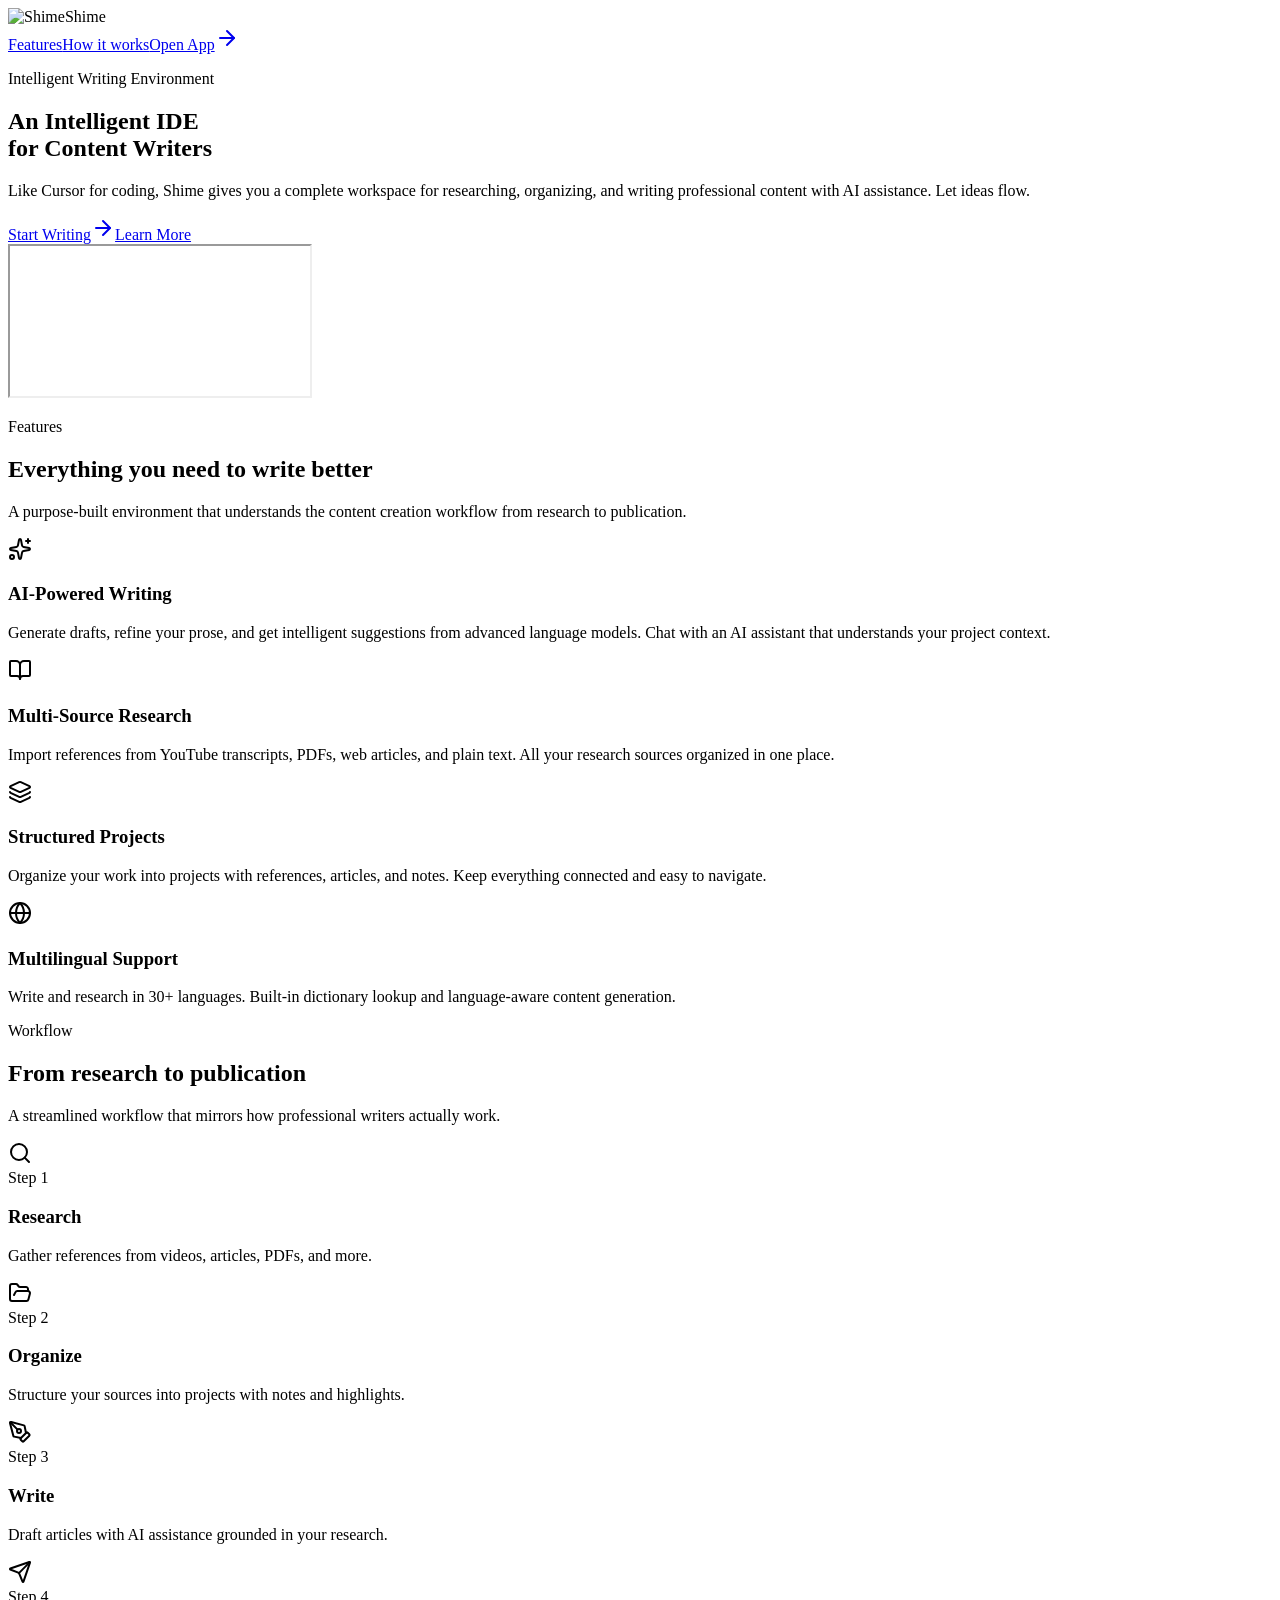
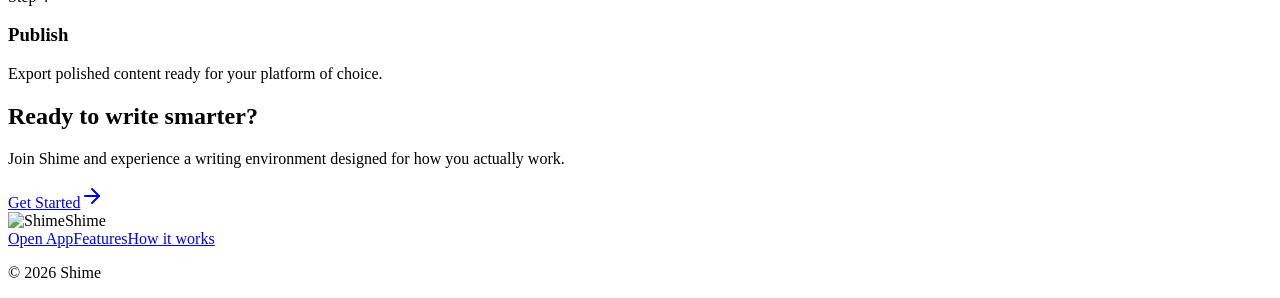
==== commit 892bca59: "deploy: tarorosama/shime@734e69144d2ac51cd622f3349faab80dbf87f1d5" ====
--- a/index.html
+++ b/index.html
@@ -1 +1 @@
-<!DOCTYPE html><!--Chq__GAFXaL8LaRuyrN7z--><html lang="en"><head><meta charSet="utf-8"/><meta name="viewport" content="width=device-width, initial-scale=1"/><link rel="preload" href="/ryotarosaito/_next/static/media/6bd983bd58a87a3d-s.p.cf80dd39.woff2" as="font" crossorigin="" type="font/woff2"/><link rel="preload" href="/ryotarosaito/_next/static/media/caa3a2e1cccd8315-s.p.853070df.woff2" as="font" crossorigin="" type="font/woff2"/><link rel="preload" href="/ryotarosaito/shime-logo.png" as="image"/><link rel="stylesheet" href="/ryotarosaito/_next/static/chunks/405716f0fe87a6e2.css" data-precedence="next"/><link rel="preload" as="script" fetchPriority="low" href="/ryotarosaito/_next/static/chunks/4186f1b3ed0b903b.js"/><script src="/ryotarosaito/_next/static/chunks/5df1e80d4595e9bb.js" async=""></script><script src="/ryotarosaito/_next/static/chunks/dc79f1d6b7e4f1f1.js" async=""></script><script src="/ryotarosaito/_next/static/chunks/turbopack-2e94cd52ad91060b.js" async=""></script><script src="/ryotarosaito/_next/static/chunks/e37af98f75ab7b35.js" async=""></script><meta name="next-size-adjust" content=""/><title>Ryotaro - An Intelligent IDE for Content Writers</title><meta name="description" content="Like Cursor for coding, Ryotaro provides a comprehensive workspace for researching, organizing, and creating professional content with AI assistance."/><link rel="icon" href="/ryotarosaito/favicon.ico?favicon.e6b914bf.ico" sizes="32x32" type="image/x-icon"/><script src="/ryotarosaito/_next/static/chunks/a6dad97d9634a72d.js" noModule=""></script></head><body class="geist_a71539c9-module__T19VSG__variable sora_85be883e-module__EeXEPW__variable antialiased"><div hidden=""><!--$--><!--/$--></div><div class="min-h-screen bg-aijiro"><nav class="sticky top-0 z-50 bg-aijiro/80 backdrop-blur-md border-b border-haizakura/40"><div class="max-w-6xl mx-auto px-6 py-4 flex items-center justify-between"><div class="flex items-center gap-3"><img src="/ryotarosaito/shime-logo.png" alt="Ryotaro" width="36" height="36" class="rounded-lg"/><span class="font-[family-name:var(--font-heading)] font-bold text-xl text-sumi-black">Ryotaro</span></div><div class="flex items-center gap-6"><a href="#features" class="text-sm text-medium-ink hover:text-sumi-black transition-colors">Features</a><a href="#how-it-works" class="text-sm text-medium-ink hover:text-sumi-black transition-colors">How it works</a><a href="https://ryotaro.up.railway.app" class="inline-flex items-center gap-2 px-4 py-2 bg-primary text-white text-sm font-medium rounded-lg hover:bg-primary-hover transition-colors">Open App<svg xmlns="http://www.w3.org/2000/svg" width="24" height="24" viewBox="0 0 24 24" fill="none" stroke="currentColor" stroke-width="2" stroke-linecap="round" stroke-linejoin="round" class="lucide lucide-arrow-right w-4 h-4" aria-hidden="true"><path d="M5 12h14"></path><path d="m12 5 7 7-7 7"></path></svg></a></div></div></nav><section class="relative overflow-hidden"><div class="max-w-6xl mx-auto px-6 pt-24 pb-32"><div class="flex flex-col items-center gap-12"><div class="text-center space-y-8"><div class="space-y-4"><p class="text-sm font-medium text-primary tracking-wide uppercase">Intelligent Writing Environment</p><h1 class="font-[family-name:var(--font-heading)] font-bold text-5xl lg:text-6xl text-sumi-black leading-tight">An Intelligent IDE<br/>for Content Writers</h1><p class="text-lg text-light-ink max-w-xl mx-auto leading-relaxed">Like Cursor for coding, Ryotaro gives you a complete workspace for researching, organizing, and writing professional content with AI assistance. Let ideas flow.</p></div><div class="flex items-center justify-center gap-4"><a href="https://ryotaro.up.railway.app" class="inline-flex items-center gap-2 px-6 py-3 bg-primary text-white font-medium rounded-lg hover:bg-primary-hover transition-colors shadow-sm">Start Writing<svg xmlns="http://www.w3.org/2000/svg" width="24" height="24" viewBox="0 0 24 24" fill="none" stroke="currentColor" stroke-width="2" stroke-linecap="round" stroke-linejoin="round" class="lucide lucide-arrow-right w-4 h-4" aria-hidden="true"><path d="M5 12h14"></path><path d="m12 5 7 7-7 7"></path></svg></a><a href="#features" class="inline-flex items-center gap-2 px-6 py-3 border border-haizakura text-medium-ink font-medium rounded-lg hover:bg-usuki transition-colors">Learn More</a></div></div><div class="w-full relative"><div class="rounded-xl overflow-hidden shadow-2xl shadow-sumi-black/15 border border-haizakura/30"><iframe class="w-full aspect-video block" src="https://www.youtube-nocookie.com/embed/tBM9vPS03KM" title="Ryotaro demo" allow="accelerometer; autoplay; clipboard-write; encrypted-media; gyroscope; picture-in-picture" allowFullScreen="" loading="lazy"></iframe></div></div></div></div><div class="absolute top-0 right-0 w-1/2 h-full bg-gradient-to-l from-usuhanada/20 to-transparent pointer-events-none"></div></section><section id="features" class="bg-usuhanada/40 py-24"><div class="max-w-6xl mx-auto px-6"><div class="text-center mb-16 space-y-4"><p class="text-sm font-medium text-primary tracking-wide uppercase">Features</p><h2 class="font-[family-name:var(--font-heading)] font-bold text-3xl lg:text-4xl text-sumi-black">Everything you need to write better</h2><p class="text-light-ink max-w-2xl mx-auto">A purpose-built environment that understands the content creation workflow from research to publication.</p></div><div class="grid md:grid-cols-2 gap-6"><div class="group rounded-2xl bg-white/70 p-8 border border-haizakura/20 hover:shadow-md hover:shadow-usuhanada/20 transition-all duration-200"><div class="flex items-start gap-5"><div class="flex-shrink-0 w-12 h-12 bg-byakuroku rounded-xl flex items-center justify-center text-medium-ink"><svg xmlns="http://www.w3.org/2000/svg" width="24" height="24" viewBox="0 0 24 24" fill="none" stroke="currentColor" stroke-width="2" stroke-linecap="round" stroke-linejoin="round" class="lucide lucide-sparkles w-6 h-6" aria-hidden="true"><path d="M11.017 2.814a1 1 0 0 1 1.966 0l1.051 5.558a2 2 0 0 0 1.594 1.594l5.558 1.051a1 1 0 0 1 0 1.966l-5.558 1.051a2 2 0 0 0-1.594 1.594l-1.051 5.558a1 1 0 0 1-1.966 0l-1.051-5.558a2 2 0 0 0-1.594-1.594l-5.558-1.051a1 1 0 0 1 0-1.966l5.558-1.051a2 2 0 0 0 1.594-1.594z"></path><path d="M20 2v4"></path><path d="M22 4h-4"></path><circle cx="4" cy="20" r="2"></circle></svg></div><div class="space-y-2"><h3 class="font-[family-name:var(--font-heading)] font-semibold text-lg text-sumi-black">AI-Powered Writing</h3><p class="text-sm text-light-ink leading-relaxed">Generate drafts, refine your prose, and get intelligent suggestions from advanced language models. Chat with an AI assistant that understands your project context.</p></div></div></div><div class="group rounded-2xl bg-white/70 p-8 border border-haizakura/20 hover:shadow-md hover:shadow-usuhanada/20 transition-all duration-200"><div class="flex items-start gap-5"><div class="flex-shrink-0 w-12 h-12 bg-mizu rounded-xl flex items-center justify-center text-medium-ink"><svg xmlns="http://www.w3.org/2000/svg" width="24" height="24" viewBox="0 0 24 24" fill="none" stroke="currentColor" stroke-width="2" stroke-linecap="round" stroke-linejoin="round" class="lucide lucide-book-open w-6 h-6" aria-hidden="true"><path d="M12 7v14"></path><path d="M3 18a1 1 0 0 1-1-1V4a1 1 0 0 1 1-1h5a4 4 0 0 1 4 4 4 4 0 0 1 4-4h5a1 1 0 0 1 1 1v13a1 1 0 0 1-1 1h-6a3 3 0 0 0-3 3 3 3 0 0 0-3-3z"></path></svg></div><div class="space-y-2"><h3 class="font-[family-name:var(--font-heading)] font-semibold text-lg text-sumi-black">Multi-Source Research</h3><p class="text-sm text-light-ink leading-relaxed">Import references from YouTube transcripts, PDFs, web articles, and plain text. All your research sources organized in one place.</p></div></div></div><div class="group rounded-2xl bg-white/70 p-8 border border-haizakura/20 hover:shadow-md hover:shadow-usuhanada/20 transition-all duration-200"><div class="flex items-start gap-5"><div class="flex-shrink-0 w-12 h-12 bg-sakura rounded-xl flex items-center justify-center text-medium-ink"><svg xmlns="http://www.w3.org/2000/svg" width="24" height="24" viewBox="0 0 24 24" fill="none" stroke="currentColor" stroke-width="2" stroke-linecap="round" stroke-linejoin="round" class="lucide lucide-layers w-6 h-6" aria-hidden="true"><path d="M12.83 2.18a2 2 0 0 0-1.66 0L2.6 6.08a1 1 0 0 0 0 1.83l8.58 3.91a2 2 0 0 0 1.66 0l8.58-3.9a1 1 0 0 0 0-1.83z"></path><path d="M2 12a1 1 0 0 0 .58.91l8.6 3.91a2 2 0 0 0 1.65 0l8.58-3.9A1 1 0 0 0 22 12"></path><path d="M2 17a1 1 0 0 0 .58.91l8.6 3.91a2 2 0 0 0 1.65 0l8.58-3.9A1 1 0 0 0 22 17"></path></svg></div><div class="space-y-2"><h3 class="font-[family-name:var(--font-heading)] font-semibold text-lg text-sumi-black">Structured Projects</h3><p class="text-sm text-light-ink leading-relaxed">Organize your work into projects with references, articles, and notes. Keep everything connected and easy to navigate.</p></div></div></div><div class="group rounded-2xl bg-white/70 p-8 border border-haizakura/20 hover:shadow-md hover:shadow-usuhanada/20 transition-all duration-200"><div class="flex items-start gap-5"><div class="flex-shrink-0 w-12 h-12 bg-usumurasaki rounded-xl flex items-center justify-center text-medium-ink"><svg xmlns="http://www.w3.org/2000/svg" width="24" height="24" viewBox="0 0 24 24" fill="none" stroke="currentColor" stroke-width="2" stroke-linecap="round" stroke-linejoin="round" class="lucide lucide-globe w-6 h-6" aria-hidden="true"><circle cx="12" cy="12" r="10"></circle><path d="M12 2a14.5 14.5 0 0 0 0 20 14.5 14.5 0 0 0 0-20"></path><path d="M2 12h20"></path></svg></div><div class="space-y-2"><h3 class="font-[family-name:var(--font-heading)] font-semibold text-lg text-sumi-black">Multilingual Support</h3><p class="text-sm text-light-ink leading-relaxed">Write and research in 30+ languages. Built-in dictionary lookup and language-aware content generation.</p></div></div></div></div></div></section><section id="how-it-works" class="py-24"><div class="max-w-6xl mx-auto px-6"><div class="text-center mb-16 space-y-4"><p class="text-sm font-medium text-primary tracking-wide uppercase">Workflow</p><h2 class="font-[family-name:var(--font-heading)] font-bold text-3xl lg:text-4xl text-sumi-black">From research to publication</h2><p class="text-light-ink max-w-2xl mx-auto">A streamlined workflow that mirrors how professional writers actually work.</p></div><div class="grid md:grid-cols-4 gap-8"><div class="text-center space-y-4"><div class="mx-auto w-14 h-14 bg-byakuroku/50 rounded-2xl flex items-center justify-center text-primary"><svg xmlns="http://www.w3.org/2000/svg" width="24" height="24" viewBox="0 0 24 24" fill="none" stroke="currentColor" stroke-width="2" stroke-linecap="round" stroke-linejoin="round" class="lucide lucide-search w-5 h-5" aria-hidden="true"><path d="m21 21-4.34-4.34"></path><circle cx="11" cy="11" r="8"></circle></svg></div><div class="space-y-1"><span class="text-xs font-medium text-ink-mist uppercase tracking-wider">Step <!-- -->1</span><h3 class="font-[family-name:var(--font-heading)] font-semibold text-sumi-black">Research</h3></div><p class="text-sm text-light-ink leading-relaxed">Gather references from videos, articles, PDFs, and more.</p></div><div class="text-center space-y-4"><div class="mx-auto w-14 h-14 bg-usuhanada/50 rounded-2xl flex items-center justify-center text-[#7B8CDE]"><svg xmlns="http://www.w3.org/2000/svg" width="24" height="24" viewBox="0 0 24 24" fill="none" stroke="currentColor" stroke-width="2" stroke-linecap="round" stroke-linejoin="round" class="lucide lucide-folder-open w-5 h-5" aria-hidden="true"><path d="m6 14 1.5-2.9A2 2 0 0 1 9.24 10H20a2 2 0 0 1 1.94 2.5l-1.54 6a2 2 0 0 1-1.95 1.5H4a2 2 0 0 1-2-2V5a2 2 0 0 1 2-2h3.9a2 2 0 0 1 1.69.9l.81 1.2a2 2 0 0 0 1.67.9H18a2 2 0 0 1 2 2v2"></path></svg></div><div class="space-y-1"><span class="text-xs font-medium text-ink-mist uppercase tracking-wider">Step <!-- -->2</span><h3 class="font-[family-name:var(--font-heading)] font-semibold text-sumi-black">Organize</h3></div><p class="text-sm text-light-ink leading-relaxed">Structure your sources into projects with notes and highlights.</p></div><div class="text-center space-y-4"><div class="mx-auto w-14 h-14 bg-sakura/50 rounded-2xl flex items-center justify-center text-[#D4849A]"><svg xmlns="http://www.w3.org/2000/svg" width="24" height="24" viewBox="0 0 24 24" fill="none" stroke="currentColor" stroke-width="2" stroke-linecap="round" stroke-linejoin="round" class="lucide lucide-pen-tool w-5 h-5" aria-hidden="true"><path d="M15.707 21.293a1 1 0 0 1-1.414 0l-1.586-1.586a1 1 0 0 1 0-1.414l5.586-5.586a1 1 0 0 1 1.414 0l1.586 1.586a1 1 0 0 1 0 1.414z"></path><path d="m18 13-1.375-6.874a1 1 0 0 0-.746-.776L3.235 2.028a1 1 0 0 0-1.207 1.207L5.35 15.879a1 1 0 0 0 .776.746L13 18"></path><path d="m2.3 2.3 7.286 7.286"></path><circle cx="11" cy="11" r="2"></circle></svg></div><div class="space-y-1"><span class="text-xs font-medium text-ink-mist uppercase tracking-wider">Step <!-- -->3</span><h3 class="font-[family-name:var(--font-heading)] font-semibold text-sumi-black">Write</h3></div><p class="text-sm text-light-ink leading-relaxed">Draft articles with AI assistance grounded in your research.</p></div><div class="text-center space-y-4"><div class="mx-auto w-14 h-14 bg-usumurasaki/50 rounded-2xl flex items-center justify-center text-[#9B8EC4]"><svg xmlns="http://www.w3.org/2000/svg" width="24" height="24" viewBox="0 0 24 24" fill="none" stroke="currentColor" stroke-width="2" stroke-linecap="round" stroke-linejoin="round" class="lucide lucide-send w-5 h-5" aria-hidden="true"><path d="M14.536 21.686a.5.5 0 0 0 .937-.024l6.5-19a.496.496 0 0 0-.635-.635l-19 6.5a.5.5 0 0 0-.024.937l7.93 3.18a2 2 0 0 1 1.112 1.11z"></path><path d="m21.854 2.147-10.94 10.939"></path></svg></div><div class="space-y-1"><span class="text-xs font-medium text-ink-mist uppercase tracking-wider">Step <!-- -->4</span><h3 class="font-[family-name:var(--font-heading)] font-semibold text-sumi-black">Publish</h3></div><p class="text-sm text-light-ink leading-relaxed">Export polished content ready for your platform of choice.</p></div></div></div></section><section class="py-20 bg-usuki"><div class="max-w-3xl mx-auto px-6 text-center space-y-8"><h2 class="font-[family-name:var(--font-heading)] font-bold text-3xl text-sumi-black">Ready to write smarter?</h2><p class="text-light-ink max-w-xl mx-auto">Join Ryotaro and experience a writing environment designed for how you actually work.</p><a href="https://ryotaro.up.railway.app" class="inline-flex items-center gap-2 px-8 py-3.5 bg-primary text-white font-medium rounded-lg hover:bg-primary-hover transition-colors shadow-sm">Get Started<svg xmlns="http://www.w3.org/2000/svg" width="24" height="24" viewBox="0 0 24 24" fill="none" stroke="currentColor" stroke-width="2" stroke-linecap="round" stroke-linejoin="round" class="lucide lucide-arrow-right w-4 h-4" aria-hidden="true"><path d="M5 12h14"></path><path d="m12 5 7 7-7 7"></path></svg></a></div></section><footer class="border-t border-haizakura/40 py-12 bg-aijiro"><div class="max-w-6xl mx-auto px-6"><div class="flex flex-col md:flex-row items-center justify-between gap-6"><div class="flex items-center gap-3"><img src="/ryotarosaito/shime-logo.png" alt="Ryotaro" width="28" height="28" class="rounded-md"/><span class="font-[family-name:var(--font-heading)] font-semibold text-sumi-black">Ryotaro</span></div><div class="flex items-center gap-8"><a href="https://ryotaro.up.railway.app" class="text-sm text-medium-ink hover:text-sumi-black transition-colors">Open App</a><a href="#features" class="text-sm text-medium-ink hover:text-sumi-black transition-colors">Features</a><a href="#how-it-works" class="text-sm text-medium-ink hover:text-sumi-black transition-colors">How it works</a></div><p class="text-xs text-ink-mist">© <!-- -->2026<!-- --> Ryotaro</p></div></div></footer></div><!--$--><!--/$--><script src="/ryotarosaito/_next/static/chunks/4186f1b3ed0b903b.js" id="_R_" async=""></script><script>(self.__next_f=self.__next_f||[]).push([0])</script><script>self.__next_f.push([1,"1:\"$Sreact.fragment\"\n2:I[12348,[\"/ryotarosaito/_next/static/chunks/e37af98f75ab7b35.js\"],\"default\"]\n3:I[83308,[\"/ryotarosaito/_next/static/chunks/e37af98f75ab7b35.js\"],\"default\"]\nd:I[67306,[],\"default\"]\n:HL[\"/ryotarosaito/_next/static/chunks/405716f0fe87a6e2.css\",\"style\"]\n:HL[\"/ryotarosaito/_next/static/media/6bd983bd58a87a3d-s.p.cf80dd39.woff2\",\"font\",{\"crossOrigin\":\"\",\"type\":\"font/woff2\"}]\n:HL[\"/ryotarosaito/_next/static/media/caa3a2e1cccd8315-s.p.853070df.woff2\",\"font\",{\"crossOrigin\":\"\",\"type\":\"font/woff2\"}]\n:HL[\"/ryotarosaito/shime-logo.png\",\"image\"]\n"])</script><script>self.__next_f.push([1,"0:{\"P\":null,\"b\":\"Chq_-GAFXaL8LaRuyrN7z\",\"c\":[\"\",\"\"],\"q\":\"\",\"i\":false,\"f\":[[[\"\",{\"children\":[\"__PAGE__\",{}]},\"$undefined\",\"$undefined\",true],[[\"$\",\"$1\",\"c\",{\"children\":[[[\"$\",\"link\",\"0\",{\"rel\":\"stylesheet\",\"href\":\"/ryotarosaito/_next/static/chunks/405716f0fe87a6e2.css\",\"precedence\":\"next\",\"crossOrigin\":\"$undefined\",\"nonce\":\"$undefined\"}]],[\"$\",\"html\",null,{\"lang\":\"en\",\"children\":[\"$\",\"body\",null,{\"className\":\"geist_a71539c9-module__T19VSG__variable sora_85be883e-module__EeXEPW__variable antialiased\",\"children\":[\"$\",\"$L2\",null,{\"parallelRouterKey\":\"children\",\"error\":\"$undefined\",\"errorStyles\":\"$undefined\",\"errorScripts\":\"$undefined\",\"template\":[\"$\",\"$L3\",null,{}],\"templateStyles\":\"$undefined\",\"templateScripts\":\"$undefined\",\"notFound\":[[[\"$\",\"title\",null,{\"children\":\"404: This page could not be found.\"}],[\"$\",\"div\",null,{\"style\":{\"fontFamily\":\"system-ui,\\\"Segoe UI\\\",Roboto,Helvetica,Arial,sans-serif,\\\"Apple Color Emoji\\\",\\\"Segoe UI Emoji\\\"\",\"height\":\"100vh\",\"textAlign\":\"center\",\"display\":\"flex\",\"flexDirection\":\"column\",\"alignItems\":\"center\",\"justifyContent\":\"center\"},\"children\":[\"$\",\"div\",null,{\"children\":[[\"$\",\"style\",null,{\"dangerouslySetInnerHTML\":{\"__html\":\"body{color:#000;background:#fff;margin:0}.next-error-h1{border-right:1px solid rgba(0,0,0,.3)}@media (prefers-color-scheme:dark){body{color:#fff;background:#000}.next-error-h1{border-right:1px solid rgba(255,255,255,.3)}}\"}}],[\"$\",\"h1\",null,{\"className\":\"next-error-h1\",\"style\":{\"display\":\"inline-block\",\"margin\":\"0 20px 0 0\",\"padding\":\"0 23px 0 0\",\"fontSize\":24,\"fontWeight\":500,\"verticalAlign\":\"top\",\"lineHeight\":\"49px\"},\"children\":404}],[\"$\",\"div\",null,{\"style\":{\"display\":\"inline-block\"},\"children\":[\"$\",\"h2\",null,{\"style\":{\"fontSize\":14,\"fontWeight\":400,\"lineHeight\":\"49px\",\"margin\":0},\"children\":\"This page could not be found.\"}]}]]}]}]],[]],\"forbidden\":\"$undefined\",\"unauthorized\":\"$undefined\"}]}]}]]}],{\"children\":[[\"$\",\"$1\",\"c\",{\"children\":[[\"$\",\"div\",null,{\"className\":\"min-h-screen bg-aijiro\",\"children\":[[\"$\",\"nav\",null,{\"className\":\"sticky top-0 z-50 bg-aijiro/80 backdrop-blur-md border-b border-haizakura/40\",\"children\":[\"$\",\"div\",null,{\"className\":\"max-w-6xl mx-auto px-6 py-4 flex items-center justify-between\",\"children\":[[\"$\",\"div\",null,{\"className\":\"flex items-center gap-3\",\"children\":[[\"$\",\"img\",null,{\"src\":\"/ryotarosaito/shime-logo.png\",\"alt\":\"Ryotaro\",\"width\":36,\"height\":36,\"className\":\"rounded-lg\"}],[\"$\",\"span\",null,{\"className\":\"font-[family-name:var(--font-heading)] font-bold text-xl text-sumi-black\",\"children\":\"Ryotaro\"}]]}],[\"$\",\"div\",null,{\"className\":\"flex items-center gap-6\",\"children\":[[\"$\",\"a\",null,{\"href\":\"#features\",\"className\":\"text-sm text-medium-ink hover:text-sumi-black transition-colors\",\"children\":\"Features\"}],[\"$\",\"a\",null,{\"href\":\"#how-it-works\",\"className\":\"text-sm text-medium-ink hover:text-sumi-black transition-colors\",\"children\":\"How it works\"}],[\"$\",\"a\",null,{\"href\":\"https://ryotaro.up.railway.app\",\"className\":\"inline-flex items-center gap-2 px-4 py-2 bg-primary text-white text-sm font-medium rounded-lg hover:bg-primary-hover transition-colors\",\"children\":[\"Open App\",[\"$\",\"svg\",null,{\"ref\":\"$undefined\",\"xmlns\":\"http://www.w3.org/2000/svg\",\"width\":24,\"height\":24,\"viewBox\":\"0 0 24 24\",\"fill\":\"none\",\"stroke\":\"currentColor\",\"strokeWidth\":2,\"strokeLinecap\":\"round\",\"strokeLinejoin\":\"round\",\"className\":\"lucide lucide-arrow-right w-4 h-4\",\"aria-hidden\":\"true\",\"children\":[[\"$\",\"path\",\"1ays0h\",{\"d\":\"M5 12h14\"}],[\"$\",\"path\",\"xquz4c\",{\"d\":\"m12 5 7 7-7 7\"}],\"$undefined\"]}]]}]]}]]}]}],[\"$\",\"section\",null,{\"className\":\"relative overflow-hidden\",\"children\":[[\"$\",\"div\",null,{\"className\":\"max-w-6xl mx-auto px-6 pt-24 pb-32\",\"children\":[\"$\",\"div\",null,{\"className\":\"flex flex-col items-center gap-12\",\"children\":[[\"$\",\"div\",null,{\"className\":\"text-center space-y-8\",\"children\":[[\"$\",\"div\",null,{\"className\":\"space-y-4\",\"children\":[[\"$\",\"p\",null,{\"className\":\"text-sm font-medium text-primary tracking-wide uppercase\",\"children\":\"Intelligent Writing Environment\"}],[\"$\",\"h1\",null,{\"className\":\"font-[family-name:var(--font-heading)] font-bold text-5xl lg:text-6xl text-sumi-black leading-tight\",\"children\":[\"An Intelligent IDE\",[\"$\",\"br\",null,{}],\"for Content Writers\"]}],[\"$\",\"p\",null,{\"className\":\"text-lg text-light-ink max-w-xl mx-auto leading-relaxed\",\"children\":\"Like Cursor for coding, Ryotaro gives you a complete workspace for researching, organizing, and writing professional content with AI assistance. Let ideas flow.\"}]]}],\"$L4\"]}],\"$L5\"]}]}],\"$L6\"]}],\"$L7\",\"$L8\",\"$L9\",\"$La\"]}],null,\"$Lb\"]}],{},null,false,false]},null,false,false],\"$Lc\",false]],\"m\":\"$undefined\",\"G\":[\"$d\",[]],\"s\":false,\"S\":true}\n"])</script><script>self.__next_f.push([1,"12:I[99399,[\"/ryotarosaito/_next/static/chunks/e37af98f75ab7b35.js\"],\"OutletBoundary\"]\n13:\"$Sreact.suspense\"\n15:I[99399,[\"/ryotarosaito/_next/static/chunks/e37af98f75ab7b35.js\"],\"ViewportBoundary\"]\n17:I[99399,[\"/ryotarosaito/_next/static/chunks/e37af98f75ab7b35.js\"],\"MetadataBoundary\"]\n4:[\"$\",\"div\",null,{\"className\":\"flex items-center justify-center gap-4\",\"children\":[[\"$\",\"a\",null,{\"href\":\"https://ryotaro.up.railway.app\",\"className\":\"inline-flex items-center gap-2 px-6 py-3 bg-primary text-white font-medium rounded-lg hover:bg-primary-hover transition-colors shadow-sm\",\"children\":[\"Start Writing\",[\"$\",\"svg\",null,{\"ref\":\"$undefined\",\"xmlns\":\"http://www.w3.org/2000/svg\",\"width\":24,\"height\":24,\"viewBox\":\"0 0 24 24\",\"fill\":\"none\",\"stroke\":\"currentColor\",\"strokeWidth\":2,\"strokeLinecap\":\"round\",\"strokeLinejoin\":\"round\",\"className\":\"lucide lucide-arrow-right w-4 h-4\",\"aria-hidden\":\"true\",\"children\":[[\"$\",\"path\",\"1ays0h\",{\"d\":\"M5 12h14\"}],[\"$\",\"path\",\"xquz4c\",{\"d\":\"m12 5 7 7-7 7\"}],\"$undefined\"]}]]}],[\"$\",\"a\",null,{\"href\":\"#features\",\"className\":\"inline-flex items-center gap-2 px-6 py-3 border border-haizakura text-medium-ink font-medium rounded-lg hover:bg-usuki transition-colors\",\"children\":\"Learn More\"}]]}]\n5:[\"$\",\"div\",null,{\"className\":\"w-full relative\",\"children\":[\"$\",\"div\",null,{\"className\":\"rounded-xl overflow-hidden shadow-2xl shadow-sumi-black/15 border border-haizakura/30\",\"children\":[\"$\",\"iframe\",null,{\"className\":\"w-full aspect-video block\",\"src\":\"https://www.youtube-nocookie.com/embed/tBM9vPS03KM\",\"title\":\"Ryotaro demo\",\"allow\":\"accelerometer; autoplay; clipboard-write; encrypted-media; gyroscope; picture-in-picture\",\"allowFullScreen\":true,\"loading\":\"lazy\"}]}]}]\n6:[\"$\",\"div\",null,{\"className\":\"absolute top-0 right-0 w-1/2 h-full bg-gradient-to-l from-usuhanada/20 to-transparent pointer-events-none\"}]\n"])</script><script>self.__next_f.push([1,"7:[\"$\",\"section\",null,{\"id\":\"features\",\"className\":\"bg-usuhanada/40 py-24\",\"children\":[\"$\",\"div\",null,{\"className\":\"max-w-6xl mx-auto px-6\",\"children\":[[\"$\",\"div\",null,{\"className\":\"text-center mb-16 space-y-4\",\"children\":[[\"$\",\"p\",null,{\"className\":\"text-sm font-medium text-primary tracking-wide uppercase\",\"children\":\"Features\"}],[\"$\",\"h2\",null,{\"className\":\"font-[family-name:var(--font-heading)] font-bold text-3xl lg:text-4xl text-sumi-black\",\"children\":\"Everything you need to write better\"}],[\"$\",\"p\",null,{\"className\":\"text-light-ink max-w-2xl mx-auto\",\"children\":\"A purpose-built environment that understands the content creation workflow from research to publication.\"}]]}],[\"$\",\"div\",null,{\"className\":\"grid md:grid-cols-2 gap-6\",\"children\":[[\"$\",\"div\",null,{\"className\":\"group rounded-2xl bg-white/70 p-8 border border-haizakura/20 hover:shadow-md hover:shadow-usuhanada/20 transition-all duration-200\",\"children\":[\"$\",\"div\",null,{\"className\":\"flex items-start gap-5\",\"children\":[[\"$\",\"div\",null,{\"className\":\"flex-shrink-0 w-12 h-12 bg-byakuroku rounded-xl flex items-center justify-center text-medium-ink\",\"children\":[\"$\",\"svg\",null,{\"ref\":\"$undefined\",\"xmlns\":\"http://www.w3.org/2000/svg\",\"width\":24,\"height\":24,\"viewBox\":\"0 0 24 24\",\"fill\":\"none\",\"stroke\":\"currentColor\",\"strokeWidth\":2,\"strokeLinecap\":\"round\",\"strokeLinejoin\":\"round\",\"className\":\"lucide lucide-sparkles w-6 h-6\",\"aria-hidden\":\"true\",\"children\":[[\"$\",\"path\",\"1s2grr\",{\"d\":\"M11.017 2.814a1 1 0 0 1 1.966 0l1.051 5.558a2 2 0 0 0 1.594 1.594l5.558 1.051a1 1 0 0 1 0 1.966l-5.558 1.051a2 2 0 0 0-1.594 1.594l-1.051 5.558a1 1 0 0 1-1.966 0l-1.051-5.558a2 2 0 0 0-1.594-1.594l-5.558-1.051a1 1 0 0 1 0-1.966l5.558-1.051a2 2 0 0 0 1.594-1.594z\"}],[\"$\",\"path\",\"1rf3ol\",{\"d\":\"M20 2v4\"}],[\"$\",\"path\",\"gwowj6\",{\"d\":\"M22 4h-4\"}],[\"$\",\"circle\",\"6kqj1y\",{\"cx\":\"4\",\"cy\":\"20\",\"r\":\"2\"}],\"$undefined\"]}]}],[\"$\",\"div\",null,{\"className\":\"space-y-2\",\"children\":[[\"$\",\"h3\",null,{\"className\":\"font-[family-name:var(--font-heading)] font-semibold text-lg text-sumi-black\",\"children\":\"AI-Powered Writing\"}],[\"$\",\"p\",null,{\"className\":\"text-sm text-light-ink leading-relaxed\",\"children\":\"Generate drafts, refine your prose, and get intelligent suggestions from advanced language models. Chat with an AI assistant that understands your project context.\"}]]}]]}]}],[\"$\",\"div\",null,{\"className\":\"group rounded-2xl bg-white/70 p-8 border border-haizakura/20 hover:shadow-md hover:shadow-usuhanada/20 transition-all duration-200\",\"children\":[\"$\",\"div\",null,{\"className\":\"flex items-start gap-5\",\"children\":[[\"$\",\"div\",null,{\"className\":\"flex-shrink-0 w-12 h-12 bg-mizu rounded-xl flex items-center justify-center text-medium-ink\",\"children\":[\"$\",\"svg\",null,{\"ref\":\"$undefined\",\"xmlns\":\"http://www.w3.org/2000/svg\",\"width\":24,\"height\":24,\"viewBox\":\"0 0 24 24\",\"fill\":\"none\",\"stroke\":\"currentColor\",\"strokeWidth\":2,\"strokeLinecap\":\"round\",\"strokeLinejoin\":\"round\",\"className\":\"lucide lucide-book-open w-6 h-6\",\"aria-hidden\":\"true\",\"children\":[[\"$\",\"path\",\"1akyts\",{\"d\":\"M12 7v14\"}],[\"$\",\"path\",\"ruj8y\",{\"d\":\"M3 18a1 1 0 0 1-1-1V4a1 1 0 0 1 1-1h5a4 4 0 0 1 4 4 4 4 0 0 1 4-4h5a1 1 0 0 1 1 1v13a1 1 0 0 1-1 1h-6a3 3 0 0 0-3 3 3 3 0 0 0-3-3z\"}],\"$undefined\"]}]}],[\"$\",\"div\",null,{\"className\":\"space-y-2\",\"children\":[[\"$\",\"h3\",null,{\"className\":\"font-[family-name:var(--font-heading)] font-semibold text-lg text-sumi-black\",\"children\":\"Multi-Source Research\"}],[\"$\",\"p\",null,{\"className\":\"text-sm text-light-ink leading-relaxed\",\"children\":\"Import references from YouTube transcripts, PDFs, web articles, and plain text. All your research sources organized in one place.\"}]]}]]}]}],[\"$\",\"div\",null,{\"className\":\"group rounded-2xl bg-white/70 p-8 border border-haizakura/20 hover:shadow-md hover:shadow-usuhanada/20 transition-all duration-200\",\"children\":[\"$\",\"div\",null,{\"className\":\"flex items-start gap-5\",\"children\":[[\"$\",\"div\",null,{\"className\":\"flex-shrink-0 w-12 h-12 bg-sakura rounded-xl flex items-center justify-center text-medium-ink\",\"children\":\"$Le\"}],\"$Lf\"]}]}],\"$L10\"]}]]}]}]\n"])</script><script>self.__next_f.push([1,"8:[\"$\",\"section\",null,{\"id\":\"how-it-works\",\"className\":\"py-24\",\"children\":[\"$\",\"div\",null,{\"className\":\"max-w-6xl mx-auto px-6\",\"children\":[[\"$\",\"div\",null,{\"className\":\"text-center mb-16 space-y-4\",\"children\":[[\"$\",\"p\",null,{\"className\":\"text-sm font-medium text-primary tracking-wide uppercase\",\"children\":\"Workflow\"}],[\"$\",\"h2\",null,{\"className\":\"font-[family-name:var(--font-heading)] font-bold text-3xl lg:text-4xl text-sumi-black\",\"children\":\"From research to publication\"}],[\"$\",\"p\",null,{\"className\":\"text-light-ink max-w-2xl mx-auto\",\"children\":\"A streamlined workflow that mirrors how professional writers actually work.\"}]]}],[\"$\",\"div\",null,{\"className\":\"grid md:grid-cols-4 gap-8\",\"children\":[[\"$\",\"div\",null,{\"className\":\"text-center space-y-4\",\"children\":[[\"$\",\"div\",null,{\"className\":\"mx-auto w-14 h-14 bg-byakuroku/50 rounded-2xl flex items-center justify-center text-primary\",\"children\":[\"$\",\"svg\",null,{\"ref\":\"$undefined\",\"xmlns\":\"http://www.w3.org/2000/svg\",\"width\":24,\"height\":24,\"viewBox\":\"0 0 24 24\",\"fill\":\"none\",\"stroke\":\"currentColor\",\"strokeWidth\":2,\"strokeLinecap\":\"round\",\"strokeLinejoin\":\"round\",\"className\":\"lucide lucide-search w-5 h-5\",\"aria-hidden\":\"true\",\"children\":[[\"$\",\"path\",\"14j7rj\",{\"d\":\"m21 21-4.34-4.34\"}],[\"$\",\"circle\",\"4ej97u\",{\"cx\":\"11\",\"cy\":\"11\",\"r\":\"8\"}],\"$undefined\"]}]}],[\"$\",\"div\",null,{\"className\":\"space-y-1\",\"children\":[[\"$\",\"span\",null,{\"className\":\"text-xs font-medium text-ink-mist uppercase tracking-wider\",\"children\":[\"Step \",1]}],[\"$\",\"h3\",null,{\"className\":\"font-[family-name:var(--font-heading)] font-semibold text-sumi-black\",\"children\":\"Research\"}]]}],[\"$\",\"p\",null,{\"className\":\"text-sm text-light-ink leading-relaxed\",\"children\":\"Gather references from videos, articles, PDFs, and more.\"}]]}],[\"$\",\"div\",null,{\"className\":\"text-center space-y-4\",\"children\":[[\"$\",\"div\",null,{\"className\":\"mx-auto w-14 h-14 bg-usuhanada/50 rounded-2xl flex items-center justify-center text-[#7B8CDE]\",\"children\":[\"$\",\"svg\",null,{\"ref\":\"$undefined\",\"xmlns\":\"http://www.w3.org/2000/svg\",\"width\":24,\"height\":24,\"viewBox\":\"0 0 24 24\",\"fill\":\"none\",\"stroke\":\"currentColor\",\"strokeWidth\":2,\"strokeLinecap\":\"round\",\"strokeLinejoin\":\"round\",\"className\":\"lucide lucide-folder-open w-5 h-5\",\"aria-hidden\":\"true\",\"children\":[[\"$\",\"path\",\"usdka0\",{\"d\":\"m6 14 1.5-2.9A2 2 0 0 1 9.24 10H20a2 2 0 0 1 1.94 2.5l-1.54 6a2 2 0 0 1-1.95 1.5H4a2 2 0 0 1-2-2V5a2 2 0 0 1 2-2h3.9a2 2 0 0 1 1.69.9l.81 1.2a2 2 0 0 0 1.67.9H18a2 2 0 0 1 2 2v2\"}],\"$undefined\"]}]}],[\"$\",\"div\",null,{\"className\":\"space-y-1\",\"children\":[[\"$\",\"span\",null,{\"className\":\"text-xs font-medium text-ink-mist uppercase tracking-wider\",\"children\":[\"Step \",2]}],[\"$\",\"h3\",null,{\"className\":\"font-[family-name:var(--font-heading)] font-semibold text-sumi-black\",\"children\":\"Organize\"}]]}],[\"$\",\"p\",null,{\"className\":\"text-sm text-light-ink leading-relaxed\",\"children\":\"Structure your sources into projects with notes and highlights.\"}]]}],[\"$\",\"div\",null,{\"className\":\"text-center space-y-4\",\"children\":[[\"$\",\"div\",null,{\"className\":\"mx-auto w-14 h-14 bg-sakura/50 rounded-2xl flex items-center justify-center text-[#D4849A]\",\"children\":[\"$\",\"svg\",null,{\"ref\":\"$undefined\",\"xmlns\":\"http://www.w3.org/2000/svg\",\"width\":24,\"height\":24,\"viewBox\":\"0 0 24 24\",\"fill\":\"none\",\"stroke\":\"currentColor\",\"strokeWidth\":2,\"strokeLinecap\":\"round\",\"strokeLinejoin\":\"round\",\"className\":\"lucide lucide-pen-tool w-5 h-5\",\"aria-hidden\":\"true\",\"children\":[[\"$\",\"path\",\"nt11vn\",{\"d\":\"M15.707 21.293a1 1 0 0 1-1.414 0l-1.586-1.586a1 1 0 0 1 0-1.414l5.586-5.586a1 1 0 0 1 1.414 0l1.586 1.586a1 1 0 0 1 0 1.414z\"}],[\"$\",\"path\",\"15qc1e\",{\"d\":\"m18 13-1.375-6.874a1 1 0 0 0-.746-.776L3.235 2.028a1 1 0 0 0-1.207 1.207L5.35 15.879a1 1 0 0 0 .776.746L13 18\"}],[\"$\",\"path\",\"1wuzzi\",{\"d\":\"m2.3 2.3 7.286 7.286\"}],[\"$\",\"circle\",\"xmgehs\",{\"cx\":\"11\",\"cy\":\"11\",\"r\":\"2\"}],\"$undefined\"]}]}],[\"$\",\"div\",null,{\"className\":\"space-y-1\",\"children\":[[\"$\",\"span\",null,{\"className\":\"text-xs font-medium text-ink-mist uppercase tracking-wider\",\"children\":[\"Step \",3]}],[\"$\",\"h3\",null,{\"className\":\"font-[family-name:var(--font-heading)] font-semibold text-sumi-black\",\"children\":\"Write\"}]]}],[\"$\",\"p\",null,{\"className\":\"text-sm text-light-ink leading-relaxed\",\"children\":\"Draft articles with AI assistance grounded in your research.\"}]]}],\"$L11\"]}]]}]}]\n"])</script><script>self.__next_f.push([1,"9:[\"$\",\"section\",null,{\"className\":\"py-20 bg-usuki\",\"children\":[\"$\",\"div\",null,{\"className\":\"max-w-3xl mx-auto px-6 text-center space-y-8\",\"children\":[[\"$\",\"h2\",null,{\"className\":\"font-[family-name:var(--font-heading)] font-bold text-3xl text-sumi-black\",\"children\":\"Ready to write smarter?\"}],[\"$\",\"p\",null,{\"className\":\"text-light-ink max-w-xl mx-auto\",\"children\":\"Join Ryotaro and experience a writing environment designed for how you actually work.\"}],[\"$\",\"a\",null,{\"href\":\"https://ryotaro.up.railway.app\",\"className\":\"inline-flex items-center gap-2 px-8 py-3.5 bg-primary text-white font-medium rounded-lg hover:bg-primary-hover transition-colors shadow-sm\",\"children\":[\"Get Started\",[\"$\",\"svg\",null,{\"ref\":\"$undefined\",\"xmlns\":\"http://www.w3.org/2000/svg\",\"width\":24,\"height\":24,\"viewBox\":\"0 0 24 24\",\"fill\":\"none\",\"stroke\":\"currentColor\",\"strokeWidth\":2,\"strokeLinecap\":\"round\",\"strokeLinejoin\":\"round\",\"className\":\"lucide lucide-arrow-right w-4 h-4\",\"aria-hidden\":\"true\",\"children\":[[\"$\",\"path\",\"1ays0h\",{\"d\":\"M5 12h14\"}],[\"$\",\"path\",\"xquz4c\",{\"d\":\"m12 5 7 7-7 7\"}],\"$undefined\"]}]]}]]}]}]\na:[\"$\",\"footer\",null,{\"className\":\"border-t border-haizakura/40 py-12 bg-aijiro\",\"children\":[\"$\",\"div\",null,{\"className\":\"max-w-6xl mx-auto px-6\",\"children\":[\"$\",\"div\",null,{\"className\":\"flex flex-col md:flex-row items-center justify-between gap-6\",\"children\":[[\"$\",\"div\",null,{\"className\":\"flex items-center gap-3\",\"children\":[[\"$\",\"img\",null,{\"src\":\"/ryotarosaito/shime-logo.png\",\"alt\":\"Ryotaro\",\"width\":28,\"height\":28,\"className\":\"rounded-md\"}],[\"$\",\"span\",null,{\"className\":\"font-[family-name:var(--font-heading)] font-semibold text-sumi-black\",\"children\":\"Ryotaro\"}]]}],[\"$\",\"div\",null,{\"className\":\"flex items-center gap-8\",\"children\":[[\"$\",\"a\",null,{\"href\":\"https://ryotaro.up.railway.app\",\"className\":\"text-sm text-medium-ink hover:text-sumi-black transition-colors\",\"children\":\"Open App\"}],[\"$\",\"a\",null,{\"href\":\"#features\",\"className\":\"text-sm text-medium-ink hover:text-sumi-black transition-colors\",\"children\":\"Features\"}],[\"$\",\"a\",null,{\"href\":\"#how-it-works\",\"className\":\"text-sm text-medium-ink hover:text-sumi-black transition-colors\",\"children\":\"How it works\"}]]}],[\"$\",\"p\",null,{\"className\":\"text-xs text-ink-mist\",\"children\":[\"© \",2026,\" Ryotaro\"]}]]}]}]}]\nb:[\"$\",\"$L12\",null,{\"children\":[\"$\",\"$13\",null,{\"name\":\"Next.MetadataOutlet\",\"children\":\"$@14\"}]}]\nc:[\"$\",\"$1\",\"h\",{\"children\":[null,[\"$\",\"$L15\",null,{\"children\":\"$@16\"}],[\"$\",\"div\",null,{\"hidden\":true,\"children\":[\"$\",\"$L17\",null,{\"children\":[\"$\",\"$13\",null,{\"name\":\"Next.Metadata\",\"children\":\"$@18\"}]}]}],[\"$\",\"meta\",null,{\"name\":\"next-size-adjust\",\"content\":\"\"}]]}]\n"])</script><script>self.__next_f.push([1,"e:[\"$\",\"svg\",null,{\"ref\":\"$undefined\",\"xmlns\":\"http://www.w3.org/2000/svg\",\"width\":24,\"height\":24,\"viewBox\":\"0 0 24 24\",\"fill\":\"none\",\"stroke\":\"currentColor\",\"strokeWidth\":2,\"strokeLinecap\":\"round\",\"strokeLinejoin\":\"round\",\"className\":\"lucide lucide-layers w-6 h-6\",\"aria-hidden\":\"true\",\"children\":[[\"$\",\"path\",\"zw3jo\",{\"d\":\"M12.83 2.18a2 2 0 0 0-1.66 0L2.6 6.08a1 1 0 0 0 0 1.83l8.58 3.91a2 2 0 0 0 1.66 0l8.58-3.9a1 1 0 0 0 0-1.83z\"}],[\"$\",\"path\",\"1wduqc\",{\"d\":\"M2 12a1 1 0 0 0 .58.91l8.6 3.91a2 2 0 0 0 1.65 0l8.58-3.9A1 1 0 0 0 22 12\"}],[\"$\",\"path\",\"kqbvx6\",{\"d\":\"M2 17a1 1 0 0 0 .58.91l8.6 3.91a2 2 0 0 0 1.65 0l8.58-3.9A1 1 0 0 0 22 17\"}],\"$undefined\"]}]\nf:[\"$\",\"div\",null,{\"className\":\"space-y-2\",\"children\":[[\"$\",\"h3\",null,{\"className\":\"font-[family-name:var(--font-heading)] font-semibold text-lg text-sumi-black\",\"children\":\"Structured Projects\"}],[\"$\",\"p\",null,{\"className\":\"text-sm text-light-ink leading-relaxed\",\"children\":\"Organize your work into projects with references, articles, and notes. Keep everything connected and easy to navigate.\"}]]}]\n10:[\"$\",\"div\",null,{\"className\":\"group rounded-2xl bg-white/70 p-8 border border-haizakura/20 hover:shadow-md hover:shadow-usuhanada/20 transition-all duration-200\",\"children\":[\"$\",\"div\",null,{\"className\":\"flex items-start gap-5\",\"children\":[[\"$\",\"div\",null,{\"className\":\"flex-shrink-0 w-12 h-12 bg-usumurasaki rounded-xl flex items-center justify-center text-medium-ink\",\"children\":[\"$\",\"svg\",null,{\"ref\":\"$undefined\",\"xmlns\":\"http://www.w3.org/2000/svg\",\"width\":24,\"height\":24,\"viewBox\":\"0 0 24 24\",\"fill\":\"none\",\"stroke\":\"currentColor\",\"strokeWidth\":2,\"strokeLinecap\":\"round\",\"strokeLinejoin\":\"round\",\"className\":\"lucide lucide-globe w-6 h-6\",\"aria-hidden\":\"true\",\"children\":[[\"$\",\"circle\",\"1mglay\",{\"cx\":\"12\",\"cy\":\"12\",\"r\":\"10\"}],[\"$\",\"path\",\"13o1zl\",{\"d\":\"M12 2a14.5 14.5 0 0 0 0 20 14.5 14.5 0 0 0 0-20\"}],[\"$\",\"path\",\"9i4pu4\",{\"d\":\"M2 12h20\"}],\"$undefined\"]}]}],[\"$\",\"div\",null,{\"className\":\"space-y-2\",\"children\":[[\"$\",\"h3\",null,{\"className\":\"font-[family-name:var(--font-heading)] font-semibold text-lg text-sumi-black\",\"children\":\"Multilingual Support\"}],[\"$\",\"p\",null,{\"className\":\"text-sm text-light-ink leading-relaxed\",\"children\":\"Write and research in 30+ languages. Built-in dictionary lookup and language-aware content generation.\"}]]}]]}]}]\n11:[\"$\",\"div\",null,{\"className\":\"text-center space-y-4\",\"children\":[[\"$\",\"div\",null,{\"className\":\"mx-auto w-14 h-14 bg-usumurasaki/50 rounded-2xl flex items-center justify-center text-[#9B8EC4]\",\"children\":[\"$\",\"svg\",null,{\"ref\":\"$undefined\",\"xmlns\":\"http://www.w3.org/2000/svg\",\"width\":24,\"height\":24,\"viewBox\":\"0 0 24 24\",\"fill\":\"none\",\"stroke\":\"currentColor\",\"strokeWidth\":2,\"strokeLinecap\":\"round\",\"strokeLinejoin\":\"round\",\"className\":\"lucide lucide-send w-5 h-5\",\"aria-hidden\":\"true\",\"children\":[[\"$\",\"path\",\"1ffxy3\",{\"d\":\"M14.536 21.686a.5.5 0 0 0 .937-.024l6.5-19a.496.496 0 0 0-.635-.635l-19 6.5a.5.5 0 0 0-.024.937l7.93 3.18a2 2 0 0 1 1.112 1.11z\"}],[\"$\",\"path\",\"12cjpa\",{\"d\":\"m21.854 2.147-10.94 10.939\"}],\"$undefined\"]}]}],[\"$\",\"div\",null,{\"className\":\"space-y-1\",\"children\":[[\"$\",\"span\",null,{\"className\":\"text-xs font-medium text-ink-mist uppercase tracking-wider\",\"children\":[\"Step \",4]}],[\"$\",\"h3\",null,{\"className\":\"font-[family-name:var(--font-heading)] font-semibold text-sumi-black\",\"children\":\"Publish\"}]]}],[\"$\",\"p\",null,{\"className\":\"text-sm text-light-ink leading-relaxed\",\"children\":\"Export polished content ready for your platform of choice.\"}]]}]\n"])</script><script>self.__next_f.push([1,"16:[[\"$\",\"meta\",\"0\",{\"charSet\":\"utf-8\"}],[\"$\",\"meta\",\"1\",{\"name\":\"viewport\",\"content\":\"width=device-width, initial-scale=1\"}]]\n"])</script><script>self.__next_f.push([1,"19:I[67522,[\"/ryotarosaito/_next/static/chunks/e37af98f75ab7b35.js\"],\"IconMark\"]\n18:[[\"$\",\"title\",\"0\",{\"children\":\"Ryotaro - An Intelligent IDE for Content Writers\"}],[\"$\",\"meta\",\"1\",{\"name\":\"description\",\"content\":\"Like Cursor for coding, Ryotaro provides a comprehensive workspace for researching, organizing, and creating professional content with AI assistance.\"}],[\"$\",\"link\",\"2\",{\"rel\":\"icon\",\"href\":\"/ryotarosaito/favicon.ico?favicon.e6b914bf.ico\",\"sizes\":\"32x32\",\"type\":\"image/x-icon\"}],[\"$\",\"$L19\",\"3\",{}]]\n14:null\n"])</script></body></html>+<!DOCTYPE html><!--2JVhaAoWNJSRJDIFa28NW--><html lang="en"><head><meta charSet="utf-8"/><meta name="viewport" content="width=device-width, initial-scale=1"/><link rel="preload" href="/ryotarosaito/_next/static/media/6bd983bd58a87a3d-s.p.cf80dd39.woff2" as="font" crossorigin="" type="font/woff2"/><link rel="preload" href="/ryotarosaito/_next/static/media/caa3a2e1cccd8315-s.p.853070df.woff2" as="font" crossorigin="" type="font/woff2"/><link rel="preload" href="/ryotarosaito/shime-logo.png" as="image"/><link rel="stylesheet" href="/ryotarosaito/_next/static/chunks/405716f0fe87a6e2.css" data-precedence="next"/><link rel="preload" as="script" fetchPriority="low" href="/ryotarosaito/_next/static/chunks/4186f1b3ed0b903b.js"/><script src="/ryotarosaito/_next/static/chunks/5df1e80d4595e9bb.js" async=""></script><script src="/ryotarosaito/_next/static/chunks/dc79f1d6b7e4f1f1.js" async=""></script><script src="/ryotarosaito/_next/static/chunks/turbopack-2e94cd52ad91060b.js" async=""></script><script src="/ryotarosaito/_next/static/chunks/e37af98f75ab7b35.js" async=""></script><meta name="next-size-adjust" content=""/><title>Shime - An Intelligent IDE for Content Writers</title><meta name="description" content="Like Cursor for coding, Shime provides a comprehensive workspace for researching, organizing, and creating professional content with AI assistance."/><link rel="icon" href="/ryotarosaito/favicon.ico?favicon.e6b914bf.ico" sizes="32x32" type="image/x-icon"/><script src="/ryotarosaito/_next/static/chunks/a6dad97d9634a72d.js" noModule=""></script></head><body class="geist_a71539c9-module__T19VSG__variable sora_85be883e-module__EeXEPW__variable antialiased"><div hidden=""><!--$--><!--/$--></div><div class="min-h-screen bg-aijiro"><nav class="sticky top-0 z-50 bg-aijiro/80 backdrop-blur-md border-b border-haizakura/40"><div class="max-w-6xl mx-auto px-6 py-4 flex items-center justify-between"><div class="flex items-center gap-3"><img src="/ryotarosaito/shime-logo.png" alt="Shime" width="36" height="36" class="rounded-lg"/><span class="font-[family-name:var(--font-heading)] font-bold text-xl text-sumi-black">Shime</span></div><div class="flex items-center gap-6"><a href="#features" class="text-sm text-medium-ink hover:text-sumi-black transition-colors">Features</a><a href="#how-it-works" class="text-sm text-medium-ink hover:text-sumi-black transition-colors">How it works</a><a href="https://ryotaro.up.railway.app" class="inline-flex items-center gap-2 px-4 py-2 bg-primary text-white text-sm font-medium rounded-lg hover:bg-primary-hover transition-colors">Open App<svg xmlns="http://www.w3.org/2000/svg" width="24" height="24" viewBox="0 0 24 24" fill="none" stroke="currentColor" stroke-width="2" stroke-linecap="round" stroke-linejoin="round" class="lucide lucide-arrow-right w-4 h-4" aria-hidden="true"><path d="M5 12h14"></path><path d="m12 5 7 7-7 7"></path></svg></a></div></div></nav><section class="relative overflow-hidden"><div class="max-w-6xl mx-auto px-6 pt-24 pb-32"><div class="flex flex-col items-center gap-12"><div class="text-center space-y-8"><div class="space-y-4"><p class="text-sm font-medium text-primary tracking-wide uppercase">Intelligent Writing Environment</p><h1 class="font-[family-name:var(--font-heading)] font-bold text-5xl lg:text-6xl text-sumi-black leading-tight">An Intelligent IDE<br/>for Content Writers</h1><p class="text-lg text-light-ink max-w-xl mx-auto leading-relaxed">Like Cursor for coding, Shime gives you a complete workspace for researching, organizing, and writing professional content with AI assistance. Let ideas flow.</p></div><div class="flex items-center justify-center gap-4"><a href="https://ryotaro.up.railway.app" class="inline-flex items-center gap-2 px-6 py-3 bg-primary text-white font-medium rounded-lg hover:bg-primary-hover transition-colors shadow-sm">Start Writing<svg xmlns="http://www.w3.org/2000/svg" width="24" height="24" viewBox="0 0 24 24" fill="none" stroke="currentColor" stroke-width="2" stroke-linecap="round" stroke-linejoin="round" class="lucide lucide-arrow-right w-4 h-4" aria-hidden="true"><path d="M5 12h14"></path><path d="m12 5 7 7-7 7"></path></svg></a><a href="#features" class="inline-flex items-center gap-2 px-6 py-3 border border-haizakura text-medium-ink font-medium rounded-lg hover:bg-usuki transition-colors">Learn More</a></div></div><div class="w-full relative"><div class="rounded-xl overflow-hidden shadow-2xl shadow-sumi-black/15 border border-haizakura/30"><iframe class="w-full aspect-video block" src="https://www.youtube-nocookie.com/embed/tBM9vPS03KM" title="Shime demo" allow="accelerometer; autoplay; clipboard-write; encrypted-media; gyroscope; picture-in-picture" allowFullScreen="" loading="lazy"></iframe></div></div></div></div><div class="absolute top-0 right-0 w-1/2 h-full bg-gradient-to-l from-usuhanada/20 to-transparent pointer-events-none"></div></section><section id="features" class="bg-usuhanada/40 py-24"><div class="max-w-6xl mx-auto px-6"><div class="text-center mb-16 space-y-4"><p class="text-sm font-medium text-primary tracking-wide uppercase">Features</p><h2 class="font-[family-name:var(--font-heading)] font-bold text-3xl lg:text-4xl text-sumi-black">Everything you need to write better</h2><p class="text-light-ink max-w-2xl mx-auto">A purpose-built environment that understands the content creation workflow from research to publication.</p></div><div class="grid md:grid-cols-2 gap-6"><div class="group rounded-2xl bg-white/70 p-8 border border-haizakura/20 hover:shadow-md hover:shadow-usuhanada/20 transition-all duration-200"><div class="flex items-start gap-5"><div class="flex-shrink-0 w-12 h-12 bg-byakuroku rounded-xl flex items-center justify-center text-medium-ink"><svg xmlns="http://www.w3.org/2000/svg" width="24" height="24" viewBox="0 0 24 24" fill="none" stroke="currentColor" stroke-width="2" stroke-linecap="round" stroke-linejoin="round" class="lucide lucide-sparkles w-6 h-6" aria-hidden="true"><path d="M11.017 2.814a1 1 0 0 1 1.966 0l1.051 5.558a2 2 0 0 0 1.594 1.594l5.558 1.051a1 1 0 0 1 0 1.966l-5.558 1.051a2 2 0 0 0-1.594 1.594l-1.051 5.558a1 1 0 0 1-1.966 0l-1.051-5.558a2 2 0 0 0-1.594-1.594l-5.558-1.051a1 1 0 0 1 0-1.966l5.558-1.051a2 2 0 0 0 1.594-1.594z"></path><path d="M20 2v4"></path><path d="M22 4h-4"></path><circle cx="4" cy="20" r="2"></circle></svg></div><div class="space-y-2"><h3 class="font-[family-name:var(--font-heading)] font-semibold text-lg text-sumi-black">AI-Powered Writing</h3><p class="text-sm text-light-ink leading-relaxed">Generate drafts, refine your prose, and get intelligent suggestions from advanced language models. Chat with an AI assistant that understands your project context.</p></div></div></div><div class="group rounded-2xl bg-white/70 p-8 border border-haizakura/20 hover:shadow-md hover:shadow-usuhanada/20 transition-all duration-200"><div class="flex items-start gap-5"><div class="flex-shrink-0 w-12 h-12 bg-mizu rounded-xl flex items-center justify-center text-medium-ink"><svg xmlns="http://www.w3.org/2000/svg" width="24" height="24" viewBox="0 0 24 24" fill="none" stroke="currentColor" stroke-width="2" stroke-linecap="round" stroke-linejoin="round" class="lucide lucide-book-open w-6 h-6" aria-hidden="true"><path d="M12 7v14"></path><path d="M3 18a1 1 0 0 1-1-1V4a1 1 0 0 1 1-1h5a4 4 0 0 1 4 4 4 4 0 0 1 4-4h5a1 1 0 0 1 1 1v13a1 1 0 0 1-1 1h-6a3 3 0 0 0-3 3 3 3 0 0 0-3-3z"></path></svg></div><div class="space-y-2"><h3 class="font-[family-name:var(--font-heading)] font-semibold text-lg text-sumi-black">Multi-Source Research</h3><p class="text-sm text-light-ink leading-relaxed">Import references from YouTube transcripts, PDFs, web articles, and plain text. All your research sources organized in one place.</p></div></div></div><div class="group rounded-2xl bg-white/70 p-8 border border-haizakura/20 hover:shadow-md hover:shadow-usuhanada/20 transition-all duration-200"><div class="flex items-start gap-5"><div class="flex-shrink-0 w-12 h-12 bg-sakura rounded-xl flex items-center justify-center text-medium-ink"><svg xmlns="http://www.w3.org/2000/svg" width="24" height="24" viewBox="0 0 24 24" fill="none" stroke="currentColor" stroke-width="2" stroke-linecap="round" stroke-linejoin="round" class="lucide lucide-layers w-6 h-6" aria-hidden="true"><path d="M12.83 2.18a2 2 0 0 0-1.66 0L2.6 6.08a1 1 0 0 0 0 1.83l8.58 3.91a2 2 0 0 0 1.66 0l8.58-3.9a1 1 0 0 0 0-1.83z"></path><path d="M2 12a1 1 0 0 0 .58.91l8.6 3.91a2 2 0 0 0 1.65 0l8.58-3.9A1 1 0 0 0 22 12"></path><path d="M2 17a1 1 0 0 0 .58.91l8.6 3.91a2 2 0 0 0 1.65 0l8.58-3.9A1 1 0 0 0 22 17"></path></svg></div><div class="space-y-2"><h3 class="font-[family-name:var(--font-heading)] font-semibold text-lg text-sumi-black">Structured Projects</h3><p class="text-sm text-light-ink leading-relaxed">Organize your work into projects with references, articles, and notes. Keep everything connected and easy to navigate.</p></div></div></div><div class="group rounded-2xl bg-white/70 p-8 border border-haizakura/20 hover:shadow-md hover:shadow-usuhanada/20 transition-all duration-200"><div class="flex items-start gap-5"><div class="flex-shrink-0 w-12 h-12 bg-usumurasaki rounded-xl flex items-center justify-center text-medium-ink"><svg xmlns="http://www.w3.org/2000/svg" width="24" height="24" viewBox="0 0 24 24" fill="none" stroke="currentColor" stroke-width="2" stroke-linecap="round" stroke-linejoin="round" class="lucide lucide-globe w-6 h-6" aria-hidden="true"><circle cx="12" cy="12" r="10"></circle><path d="M12 2a14.5 14.5 0 0 0 0 20 14.5 14.5 0 0 0 0-20"></path><path d="M2 12h20"></path></svg></div><div class="space-y-2"><h3 class="font-[family-name:var(--font-heading)] font-semibold text-lg text-sumi-black">Multilingual Support</h3><p class="text-sm text-light-ink leading-relaxed">Write and research in 30+ languages. Built-in dictionary lookup and language-aware content generation.</p></div></div></div></div></div></section><section id="how-it-works" class="py-24"><div class="max-w-6xl mx-auto px-6"><div class="text-center mb-16 space-y-4"><p class="text-sm font-medium text-primary tracking-wide uppercase">Workflow</p><h2 class="font-[family-name:var(--font-heading)] font-bold text-3xl lg:text-4xl text-sumi-black">From research to publication</h2><p class="text-light-ink max-w-2xl mx-auto">A streamlined workflow that mirrors how professional writers actually work.</p></div><div class="grid md:grid-cols-4 gap-8"><div class="text-center space-y-4"><div class="mx-auto w-14 h-14 bg-byakuroku/50 rounded-2xl flex items-center justify-center text-primary"><svg xmlns="http://www.w3.org/2000/svg" width="24" height="24" viewBox="0 0 24 24" fill="none" stroke="currentColor" stroke-width="2" stroke-linecap="round" stroke-linejoin="round" class="lucide lucide-search w-5 h-5" aria-hidden="true"><path d="m21 21-4.34-4.34"></path><circle cx="11" cy="11" r="8"></circle></svg></div><div class="space-y-1"><span class="text-xs font-medium text-ink-mist uppercase tracking-wider">Step <!-- -->1</span><h3 class="font-[family-name:var(--font-heading)] font-semibold text-sumi-black">Research</h3></div><p class="text-sm text-light-ink leading-relaxed">Gather references from videos, articles, PDFs, and more.</p></div><div class="text-center space-y-4"><div class="mx-auto w-14 h-14 bg-usuhanada/50 rounded-2xl flex items-center justify-center text-[#7B8CDE]"><svg xmlns="http://www.w3.org/2000/svg" width="24" height="24" viewBox="0 0 24 24" fill="none" stroke="currentColor" stroke-width="2" stroke-linecap="round" stroke-linejoin="round" class="lucide lucide-folder-open w-5 h-5" aria-hidden="true"><path d="m6 14 1.5-2.9A2 2 0 0 1 9.24 10H20a2 2 0 0 1 1.94 2.5l-1.54 6a2 2 0 0 1-1.95 1.5H4a2 2 0 0 1-2-2V5a2 2 0 0 1 2-2h3.9a2 2 0 0 1 1.69.9l.81 1.2a2 2 0 0 0 1.67.9H18a2 2 0 0 1 2 2v2"></path></svg></div><div class="space-y-1"><span class="text-xs font-medium text-ink-mist uppercase tracking-wider">Step <!-- -->2</span><h3 class="font-[family-name:var(--font-heading)] font-semibold text-sumi-black">Organize</h3></div><p class="text-sm text-light-ink leading-relaxed">Structure your sources into projects with notes and highlights.</p></div><div class="text-center space-y-4"><div class="mx-auto w-14 h-14 bg-sakura/50 rounded-2xl flex items-center justify-center text-[#D4849A]"><svg xmlns="http://www.w3.org/2000/svg" width="24" height="24" viewBox="0 0 24 24" fill="none" stroke="currentColor" stroke-width="2" stroke-linecap="round" stroke-linejoin="round" class="lucide lucide-pen-tool w-5 h-5" aria-hidden="true"><path d="M15.707 21.293a1 1 0 0 1-1.414 0l-1.586-1.586a1 1 0 0 1 0-1.414l5.586-5.586a1 1 0 0 1 1.414 0l1.586 1.586a1 1 0 0 1 0 1.414z"></path><path d="m18 13-1.375-6.874a1 1 0 0 0-.746-.776L3.235 2.028a1 1 0 0 0-1.207 1.207L5.35 15.879a1 1 0 0 0 .776.746L13 18"></path><path d="m2.3 2.3 7.286 7.286"></path><circle cx="11" cy="11" r="2"></circle></svg></div><div class="space-y-1"><span class="text-xs font-medium text-ink-mist uppercase tracking-wider">Step <!-- -->3</span><h3 class="font-[family-name:var(--font-heading)] font-semibold text-sumi-black">Write</h3></div><p class="text-sm text-light-ink leading-relaxed">Draft articles with AI assistance grounded in your research.</p></div><div class="text-center space-y-4"><div class="mx-auto w-14 h-14 bg-usumurasaki/50 rounded-2xl flex items-center justify-center text-[#9B8EC4]"><svg xmlns="http://www.w3.org/2000/svg" width="24" height="24" viewBox="0 0 24 24" fill="none" stroke="currentColor" stroke-width="2" stroke-linecap="round" stroke-linejoin="round" class="lucide lucide-send w-5 h-5" aria-hidden="true"><path d="M14.536 21.686a.5.5 0 0 0 .937-.024l6.5-19a.496.496 0 0 0-.635-.635l-19 6.5a.5.5 0 0 0-.024.937l7.93 3.18a2 2 0 0 1 1.112 1.11z"></path><path d="m21.854 2.147-10.94 10.939"></path></svg></div><div class="space-y-1"><span class="text-xs font-medium text-ink-mist uppercase tracking-wider">Step <!-- -->4</span><h3 class="font-[family-name:var(--font-heading)] font-semibold text-sumi-black">Publish</h3></div><p class="text-sm text-light-ink leading-relaxed">Export polished content ready for your platform of choice.</p></div></div></div></section><section class="py-20 bg-usuki"><div class="max-w-3xl mx-auto px-6 text-center space-y-8"><h2 class="font-[family-name:var(--font-heading)] font-bold text-3xl text-sumi-black">Ready to write smarter?</h2><p class="text-light-ink max-w-xl mx-auto">Join Shime and experience a writing environment designed for how you actually work.</p><a href="https://ryotaro.up.railway.app" class="inline-flex items-center gap-2 px-8 py-3.5 bg-primary text-white font-medium rounded-lg hover:bg-primary-hover transition-colors shadow-sm">Get Started<svg xmlns="http://www.w3.org/2000/svg" width="24" height="24" viewBox="0 0 24 24" fill="none" stroke="currentColor" stroke-width="2" stroke-linecap="round" stroke-linejoin="round" class="lucide lucide-arrow-right w-4 h-4" aria-hidden="true"><path d="M5 12h14"></path><path d="m12 5 7 7-7 7"></path></svg></a></div></section><footer class="border-t border-haizakura/40 py-12 bg-aijiro"><div class="max-w-6xl mx-auto px-6"><div class="flex flex-col md:flex-row items-center justify-between gap-6"><div class="flex items-center gap-3"><img src="/ryotarosaito/shime-logo.png" alt="Shime" width="28" height="28" class="rounded-md"/><span class="font-[family-name:var(--font-heading)] font-semibold text-sumi-black">Shime</span></div><div class="flex items-center gap-8"><a href="https://ryotaro.up.railway.app" class="text-sm text-medium-ink hover:text-sumi-black transition-colors">Open App</a><a href="#features" class="text-sm text-medium-ink hover:text-sumi-black transition-colors">Features</a><a href="#how-it-works" class="text-sm text-medium-ink hover:text-sumi-black transition-colors">How it works</a></div><p class="text-xs text-ink-mist">© <!-- -->2026<!-- --> Shime</p></div></div></footer></div><!--$--><!--/$--><script src="/ryotarosaito/_next/static/chunks/4186f1b3ed0b903b.js" id="_R_" async=""></script><script>(self.__next_f=self.__next_f||[]).push([0])</script><script>self.__next_f.push([1,"1:\"$Sreact.fragment\"\n2:I[12348,[\"/ryotarosaito/_next/static/chunks/e37af98f75ab7b35.js\"],\"default\"]\n3:I[83308,[\"/ryotarosaito/_next/static/chunks/e37af98f75ab7b35.js\"],\"default\"]\nd:I[67306,[],\"default\"]\n:HL[\"/ryotarosaito/_next/static/chunks/405716f0fe87a6e2.css\",\"style\"]\n:HL[\"/ryotarosaito/_next/static/media/6bd983bd58a87a3d-s.p.cf80dd39.woff2\",\"font\",{\"crossOrigin\":\"\",\"type\":\"font/woff2\"}]\n:HL[\"/ryotarosaito/_next/static/media/caa3a2e1cccd8315-s.p.853070df.woff2\",\"font\",{\"crossOrigin\":\"\",\"type\":\"font/woff2\"}]\n:HL[\"/ryotarosaito/shime-logo.png\",\"image\"]\n"])</script><script>self.__next_f.push([1,"0:{\"P\":null,\"b\":\"2JVhaAoWNJSRJDIFa28NW\",\"c\":[\"\",\"\"],\"q\":\"\",\"i\":false,\"f\":[[[\"\",{\"children\":[\"__PAGE__\",{}]},\"$undefined\",\"$undefined\",true],[[\"$\",\"$1\",\"c\",{\"children\":[[[\"$\",\"link\",\"0\",{\"rel\":\"stylesheet\",\"href\":\"/ryotarosaito/_next/static/chunks/405716f0fe87a6e2.css\",\"precedence\":\"next\",\"crossOrigin\":\"$undefined\",\"nonce\":\"$undefined\"}]],[\"$\",\"html\",null,{\"lang\":\"en\",\"children\":[\"$\",\"body\",null,{\"className\":\"geist_a71539c9-module__T19VSG__variable sora_85be883e-module__EeXEPW__variable antialiased\",\"children\":[\"$\",\"$L2\",null,{\"parallelRouterKey\":\"children\",\"error\":\"$undefined\",\"errorStyles\":\"$undefined\",\"errorScripts\":\"$undefined\",\"template\":[\"$\",\"$L3\",null,{}],\"templateStyles\":\"$undefined\",\"templateScripts\":\"$undefined\",\"notFound\":[[[\"$\",\"title\",null,{\"children\":\"404: This page could not be found.\"}],[\"$\",\"div\",null,{\"style\":{\"fontFamily\":\"system-ui,\\\"Segoe UI\\\",Roboto,Helvetica,Arial,sans-serif,\\\"Apple Color Emoji\\\",\\\"Segoe UI Emoji\\\"\",\"height\":\"100vh\",\"textAlign\":\"center\",\"display\":\"flex\",\"flexDirection\":\"column\",\"alignItems\":\"center\",\"justifyContent\":\"center\"},\"children\":[\"$\",\"div\",null,{\"children\":[[\"$\",\"style\",null,{\"dangerouslySetInnerHTML\":{\"__html\":\"body{color:#000;background:#fff;margin:0}.next-error-h1{border-right:1px solid rgba(0,0,0,.3)}@media (prefers-color-scheme:dark){body{color:#fff;background:#000}.next-error-h1{border-right:1px solid rgba(255,255,255,.3)}}\"}}],[\"$\",\"h1\",null,{\"className\":\"next-error-h1\",\"style\":{\"display\":\"inline-block\",\"margin\":\"0 20px 0 0\",\"padding\":\"0 23px 0 0\",\"fontSize\":24,\"fontWeight\":500,\"verticalAlign\":\"top\",\"lineHeight\":\"49px\"},\"children\":404}],[\"$\",\"div\",null,{\"style\":{\"display\":\"inline-block\"},\"children\":[\"$\",\"h2\",null,{\"style\":{\"fontSize\":14,\"fontWeight\":400,\"lineHeight\":\"49px\",\"margin\":0},\"children\":\"This page could not be found.\"}]}]]}]}]],[]],\"forbidden\":\"$undefined\",\"unauthorized\":\"$undefined\"}]}]}]]}],{\"children\":[[\"$\",\"$1\",\"c\",{\"children\":[[\"$\",\"div\",null,{\"className\":\"min-h-screen bg-aijiro\",\"children\":[[\"$\",\"nav\",null,{\"className\":\"sticky top-0 z-50 bg-aijiro/80 backdrop-blur-md border-b border-haizakura/40\",\"children\":[\"$\",\"div\",null,{\"className\":\"max-w-6xl mx-auto px-6 py-4 flex items-center justify-between\",\"children\":[[\"$\",\"div\",null,{\"className\":\"flex items-center gap-3\",\"children\":[[\"$\",\"img\",null,{\"src\":\"/ryotarosaito/shime-logo.png\",\"alt\":\"Shime\",\"width\":36,\"height\":36,\"className\":\"rounded-lg\"}],[\"$\",\"span\",null,{\"className\":\"font-[family-name:var(--font-heading)] font-bold text-xl text-sumi-black\",\"children\":\"Shime\"}]]}],[\"$\",\"div\",null,{\"className\":\"flex items-center gap-6\",\"children\":[[\"$\",\"a\",null,{\"href\":\"#features\",\"className\":\"text-sm text-medium-ink hover:text-sumi-black transition-colors\",\"children\":\"Features\"}],[\"$\",\"a\",null,{\"href\":\"#how-it-works\",\"className\":\"text-sm text-medium-ink hover:text-sumi-black transition-colors\",\"children\":\"How it works\"}],[\"$\",\"a\",null,{\"href\":\"https://ryotaro.up.railway.app\",\"className\":\"inline-flex items-center gap-2 px-4 py-2 bg-primary text-white text-sm font-medium rounded-lg hover:bg-primary-hover transition-colors\",\"children\":[\"Open App\",[\"$\",\"svg\",null,{\"ref\":\"$undefined\",\"xmlns\":\"http://www.w3.org/2000/svg\",\"width\":24,\"height\":24,\"viewBox\":\"0 0 24 24\",\"fill\":\"none\",\"stroke\":\"currentColor\",\"strokeWidth\":2,\"strokeLinecap\":\"round\",\"strokeLinejoin\":\"round\",\"className\":\"lucide lucide-arrow-right w-4 h-4\",\"aria-hidden\":\"true\",\"children\":[[\"$\",\"path\",\"1ays0h\",{\"d\":\"M5 12h14\"}],[\"$\",\"path\",\"xquz4c\",{\"d\":\"m12 5 7 7-7 7\"}],\"$undefined\"]}]]}]]}]]}]}],[\"$\",\"section\",null,{\"className\":\"relative overflow-hidden\",\"children\":[[\"$\",\"div\",null,{\"className\":\"max-w-6xl mx-auto px-6 pt-24 pb-32\",\"children\":[\"$\",\"div\",null,{\"className\":\"flex flex-col items-center gap-12\",\"children\":[[\"$\",\"div\",null,{\"className\":\"text-center space-y-8\",\"children\":[[\"$\",\"div\",null,{\"className\":\"space-y-4\",\"children\":[[\"$\",\"p\",null,{\"className\":\"text-sm font-medium text-primary tracking-wide uppercase\",\"children\":\"Intelligent Writing Environment\"}],[\"$\",\"h1\",null,{\"className\":\"font-[family-name:var(--font-heading)] font-bold text-5xl lg:text-6xl text-sumi-black leading-tight\",\"children\":[\"An Intelligent IDE\",[\"$\",\"br\",null,{}],\"for Content Writers\"]}],[\"$\",\"p\",null,{\"className\":\"text-lg text-light-ink max-w-xl mx-auto leading-relaxed\",\"children\":\"Like Cursor for coding, Shime gives you a complete workspace for researching, organizing, and writing professional content with AI assistance. Let ideas flow.\"}]]}],\"$L4\"]}],\"$L5\"]}]}],\"$L6\"]}],\"$L7\",\"$L8\",\"$L9\",\"$La\"]}],null,\"$Lb\"]}],{},null,false,false]},null,false,false],\"$Lc\",false]],\"m\":\"$undefined\",\"G\":[\"$d\",[]],\"s\":false,\"S\":true}\n"])</script><script>self.__next_f.push([1,"12:I[99399,[\"/ryotarosaito/_next/static/chunks/e37af98f75ab7b35.js\"],\"OutletBoundary\"]\n13:\"$Sreact.suspense\"\n15:I[99399,[\"/ryotarosaito/_next/static/chunks/e37af98f75ab7b35.js\"],\"ViewportBoundary\"]\n17:I[99399,[\"/ryotarosaito/_next/static/chunks/e37af98f75ab7b35.js\"],\"MetadataBoundary\"]\n4:[\"$\",\"div\",null,{\"className\":\"flex items-center justify-center gap-4\",\"children\":[[\"$\",\"a\",null,{\"href\":\"https://ryotaro.up.railway.app\",\"className\":\"inline-flex items-center gap-2 px-6 py-3 bg-primary text-white font-medium rounded-lg hover:bg-primary-hover transition-colors shadow-sm\",\"children\":[\"Start Writing\",[\"$\",\"svg\",null,{\"ref\":\"$undefined\",\"xmlns\":\"http://www.w3.org/2000/svg\",\"width\":24,\"height\":24,\"viewBox\":\"0 0 24 24\",\"fill\":\"none\",\"stroke\":\"currentColor\",\"strokeWidth\":2,\"strokeLinecap\":\"round\",\"strokeLinejoin\":\"round\",\"className\":\"lucide lucide-arrow-right w-4 h-4\",\"aria-hidden\":\"true\",\"children\":[[\"$\",\"path\",\"1ays0h\",{\"d\":\"M5 12h14\"}],[\"$\",\"path\",\"xquz4c\",{\"d\":\"m12 5 7 7-7 7\"}],\"$undefined\"]}]]}],[\"$\",\"a\",null,{\"href\":\"#features\",\"className\":\"inline-flex items-center gap-2 px-6 py-3 border border-haizakura text-medium-ink font-medium rounded-lg hover:bg-usuki transition-colors\",\"children\":\"Learn More\"}]]}]\n5:[\"$\",\"div\",null,{\"className\":\"w-full relative\",\"children\":[\"$\",\"div\",null,{\"className\":\"rounded-xl overflow-hidden shadow-2xl shadow-sumi-black/15 border border-haizakura/30\",\"children\":[\"$\",\"iframe\",null,{\"className\":\"w-full aspect-video block\",\"src\":\"https://www.youtube-nocookie.com/embed/tBM9vPS03KM\",\"title\":\"Shime demo\",\"allow\":\"accelerometer; autoplay; clipboard-write; encrypted-media; gyroscope; picture-in-picture\",\"allowFullScreen\":true,\"loading\":\"lazy\"}]}]}]\n6:[\"$\",\"div\",null,{\"className\":\"absolute top-0 right-0 w-1/2 h-full bg-gradient-to-l from-usuhanada/20 to-transparent pointer-events-none\"}]\n"])</script><script>self.__next_f.push([1,"7:[\"$\",\"section\",null,{\"id\":\"features\",\"className\":\"bg-usuhanada/40 py-24\",\"children\":[\"$\",\"div\",null,{\"className\":\"max-w-6xl mx-auto px-6\",\"children\":[[\"$\",\"div\",null,{\"className\":\"text-center mb-16 space-y-4\",\"children\":[[\"$\",\"p\",null,{\"className\":\"text-sm font-medium text-primary tracking-wide uppercase\",\"children\":\"Features\"}],[\"$\",\"h2\",null,{\"className\":\"font-[family-name:var(--font-heading)] font-bold text-3xl lg:text-4xl text-sumi-black\",\"children\":\"Everything you need to write better\"}],[\"$\",\"p\",null,{\"className\":\"text-light-ink max-w-2xl mx-auto\",\"children\":\"A purpose-built environment that understands the content creation workflow from research to publication.\"}]]}],[\"$\",\"div\",null,{\"className\":\"grid md:grid-cols-2 gap-6\",\"children\":[[\"$\",\"div\",null,{\"className\":\"group rounded-2xl bg-white/70 p-8 border border-haizakura/20 hover:shadow-md hover:shadow-usuhanada/20 transition-all duration-200\",\"children\":[\"$\",\"div\",null,{\"className\":\"flex items-start gap-5\",\"children\":[[\"$\",\"div\",null,{\"className\":\"flex-shrink-0 w-12 h-12 bg-byakuroku rounded-xl flex items-center justify-center text-medium-ink\",\"children\":[\"$\",\"svg\",null,{\"ref\":\"$undefined\",\"xmlns\":\"http://www.w3.org/2000/svg\",\"width\":24,\"height\":24,\"viewBox\":\"0 0 24 24\",\"fill\":\"none\",\"stroke\":\"currentColor\",\"strokeWidth\":2,\"strokeLinecap\":\"round\",\"strokeLinejoin\":\"round\",\"className\":\"lucide lucide-sparkles w-6 h-6\",\"aria-hidden\":\"true\",\"children\":[[\"$\",\"path\",\"1s2grr\",{\"d\":\"M11.017 2.814a1 1 0 0 1 1.966 0l1.051 5.558a2 2 0 0 0 1.594 1.594l5.558 1.051a1 1 0 0 1 0 1.966l-5.558 1.051a2 2 0 0 0-1.594 1.594l-1.051 5.558a1 1 0 0 1-1.966 0l-1.051-5.558a2 2 0 0 0-1.594-1.594l-5.558-1.051a1 1 0 0 1 0-1.966l5.558-1.051a2 2 0 0 0 1.594-1.594z\"}],[\"$\",\"path\",\"1rf3ol\",{\"d\":\"M20 2v4\"}],[\"$\",\"path\",\"gwowj6\",{\"d\":\"M22 4h-4\"}],[\"$\",\"circle\",\"6kqj1y\",{\"cx\":\"4\",\"cy\":\"20\",\"r\":\"2\"}],\"$undefined\"]}]}],[\"$\",\"div\",null,{\"className\":\"space-y-2\",\"children\":[[\"$\",\"h3\",null,{\"className\":\"font-[family-name:var(--font-heading)] font-semibold text-lg text-sumi-black\",\"children\":\"AI-Powered Writing\"}],[\"$\",\"p\",null,{\"className\":\"text-sm text-light-ink leading-relaxed\",\"children\":\"Generate drafts, refine your prose, and get intelligent suggestions from advanced language models. Chat with an AI assistant that understands your project context.\"}]]}]]}]}],[\"$\",\"div\",null,{\"className\":\"group rounded-2xl bg-white/70 p-8 border border-haizakura/20 hover:shadow-md hover:shadow-usuhanada/20 transition-all duration-200\",\"children\":[\"$\",\"div\",null,{\"className\":\"flex items-start gap-5\",\"children\":[[\"$\",\"div\",null,{\"className\":\"flex-shrink-0 w-12 h-12 bg-mizu rounded-xl flex items-center justify-center text-medium-ink\",\"children\":[\"$\",\"svg\",null,{\"ref\":\"$undefined\",\"xmlns\":\"http://www.w3.org/2000/svg\",\"width\":24,\"height\":24,\"viewBox\":\"0 0 24 24\",\"fill\":\"none\",\"stroke\":\"currentColor\",\"strokeWidth\":2,\"strokeLinecap\":\"round\",\"strokeLinejoin\":\"round\",\"className\":\"lucide lucide-book-open w-6 h-6\",\"aria-hidden\":\"true\",\"children\":[[\"$\",\"path\",\"1akyts\",{\"d\":\"M12 7v14\"}],[\"$\",\"path\",\"ruj8y\",{\"d\":\"M3 18a1 1 0 0 1-1-1V4a1 1 0 0 1 1-1h5a4 4 0 0 1 4 4 4 4 0 0 1 4-4h5a1 1 0 0 1 1 1v13a1 1 0 0 1-1 1h-6a3 3 0 0 0-3 3 3 3 0 0 0-3-3z\"}],\"$undefined\"]}]}],[\"$\",\"div\",null,{\"className\":\"space-y-2\",\"children\":[[\"$\",\"h3\",null,{\"className\":\"font-[family-name:var(--font-heading)] font-semibold text-lg text-sumi-black\",\"children\":\"Multi-Source Research\"}],[\"$\",\"p\",null,{\"className\":\"text-sm text-light-ink leading-relaxed\",\"children\":\"Import references from YouTube transcripts, PDFs, web articles, and plain text. All your research sources organized in one place.\"}]]}]]}]}],[\"$\",\"div\",null,{\"className\":\"group rounded-2xl bg-white/70 p-8 border border-haizakura/20 hover:shadow-md hover:shadow-usuhanada/20 transition-all duration-200\",\"children\":[\"$\",\"div\",null,{\"className\":\"flex items-start gap-5\",\"children\":[[\"$\",\"div\",null,{\"className\":\"flex-shrink-0 w-12 h-12 bg-sakura rounded-xl flex items-center justify-center text-medium-ink\",\"children\":\"$Le\"}],\"$Lf\"]}]}],\"$L10\"]}]]}]}]\n"])</script><script>self.__next_f.push([1,"8:[\"$\",\"section\",null,{\"id\":\"how-it-works\",\"className\":\"py-24\",\"children\":[\"$\",\"div\",null,{\"className\":\"max-w-6xl mx-auto px-6\",\"children\":[[\"$\",\"div\",null,{\"className\":\"text-center mb-16 space-y-4\",\"children\":[[\"$\",\"p\",null,{\"className\":\"text-sm font-medium text-primary tracking-wide uppercase\",\"children\":\"Workflow\"}],[\"$\",\"h2\",null,{\"className\":\"font-[family-name:var(--font-heading)] font-bold text-3xl lg:text-4xl text-sumi-black\",\"children\":\"From research to publication\"}],[\"$\",\"p\",null,{\"className\":\"text-light-ink max-w-2xl mx-auto\",\"children\":\"A streamlined workflow that mirrors how professional writers actually work.\"}]]}],[\"$\",\"div\",null,{\"className\":\"grid md:grid-cols-4 gap-8\",\"children\":[[\"$\",\"div\",null,{\"className\":\"text-center space-y-4\",\"children\":[[\"$\",\"div\",null,{\"className\":\"mx-auto w-14 h-14 bg-byakuroku/50 rounded-2xl flex items-center justify-center text-primary\",\"children\":[\"$\",\"svg\",null,{\"ref\":\"$undefined\",\"xmlns\":\"http://www.w3.org/2000/svg\",\"width\":24,\"height\":24,\"viewBox\":\"0 0 24 24\",\"fill\":\"none\",\"stroke\":\"currentColor\",\"strokeWidth\":2,\"strokeLinecap\":\"round\",\"strokeLinejoin\":\"round\",\"className\":\"lucide lucide-search w-5 h-5\",\"aria-hidden\":\"true\",\"children\":[[\"$\",\"path\",\"14j7rj\",{\"d\":\"m21 21-4.34-4.34\"}],[\"$\",\"circle\",\"4ej97u\",{\"cx\":\"11\",\"cy\":\"11\",\"r\":\"8\"}],\"$undefined\"]}]}],[\"$\",\"div\",null,{\"className\":\"space-y-1\",\"children\":[[\"$\",\"span\",null,{\"className\":\"text-xs font-medium text-ink-mist uppercase tracking-wider\",\"children\":[\"Step \",1]}],[\"$\",\"h3\",null,{\"className\":\"font-[family-name:var(--font-heading)] font-semibold text-sumi-black\",\"children\":\"Research\"}]]}],[\"$\",\"p\",null,{\"className\":\"text-sm text-light-ink leading-relaxed\",\"children\":\"Gather references from videos, articles, PDFs, and more.\"}]]}],[\"$\",\"div\",null,{\"className\":\"text-center space-y-4\",\"children\":[[\"$\",\"div\",null,{\"className\":\"mx-auto w-14 h-14 bg-usuhanada/50 rounded-2xl flex items-center justify-center text-[#7B8CDE]\",\"children\":[\"$\",\"svg\",null,{\"ref\":\"$undefined\",\"xmlns\":\"http://www.w3.org/2000/svg\",\"width\":24,\"height\":24,\"viewBox\":\"0 0 24 24\",\"fill\":\"none\",\"stroke\":\"currentColor\",\"strokeWidth\":2,\"strokeLinecap\":\"round\",\"strokeLinejoin\":\"round\",\"className\":\"lucide lucide-folder-open w-5 h-5\",\"aria-hidden\":\"true\",\"children\":[[\"$\",\"path\",\"usdka0\",{\"d\":\"m6 14 1.5-2.9A2 2 0 0 1 9.24 10H20a2 2 0 0 1 1.94 2.5l-1.54 6a2 2 0 0 1-1.95 1.5H4a2 2 0 0 1-2-2V5a2 2 0 0 1 2-2h3.9a2 2 0 0 1 1.69.9l.81 1.2a2 2 0 0 0 1.67.9H18a2 2 0 0 1 2 2v2\"}],\"$undefined\"]}]}],[\"$\",\"div\",null,{\"className\":\"space-y-1\",\"children\":[[\"$\",\"span\",null,{\"className\":\"text-xs font-medium text-ink-mist uppercase tracking-wider\",\"children\":[\"Step \",2]}],[\"$\",\"h3\",null,{\"className\":\"font-[family-name:var(--font-heading)] font-semibold text-sumi-black\",\"children\":\"Organize\"}]]}],[\"$\",\"p\",null,{\"className\":\"text-sm text-light-ink leading-relaxed\",\"children\":\"Structure your sources into projects with notes and highlights.\"}]]}],[\"$\",\"div\",null,{\"className\":\"text-center space-y-4\",\"children\":[[\"$\",\"div\",null,{\"className\":\"mx-auto w-14 h-14 bg-sakura/50 rounded-2xl flex items-center justify-center text-[#D4849A]\",\"children\":[\"$\",\"svg\",null,{\"ref\":\"$undefined\",\"xmlns\":\"http://www.w3.org/2000/svg\",\"width\":24,\"height\":24,\"viewBox\":\"0 0 24 24\",\"fill\":\"none\",\"stroke\":\"currentColor\",\"strokeWidth\":2,\"strokeLinecap\":\"round\",\"strokeLinejoin\":\"round\",\"className\":\"lucide lucide-pen-tool w-5 h-5\",\"aria-hidden\":\"true\",\"children\":[[\"$\",\"path\",\"nt11vn\",{\"d\":\"M15.707 21.293a1 1 0 0 1-1.414 0l-1.586-1.586a1 1 0 0 1 0-1.414l5.586-5.586a1 1 0 0 1 1.414 0l1.586 1.586a1 1 0 0 1 0 1.414z\"}],[\"$\",\"path\",\"15qc1e\",{\"d\":\"m18 13-1.375-6.874a1 1 0 0 0-.746-.776L3.235 2.028a1 1 0 0 0-1.207 1.207L5.35 15.879a1 1 0 0 0 .776.746L13 18\"}],[\"$\",\"path\",\"1wuzzi\",{\"d\":\"m2.3 2.3 7.286 7.286\"}],[\"$\",\"circle\",\"xmgehs\",{\"cx\":\"11\",\"cy\":\"11\",\"r\":\"2\"}],\"$undefined\"]}]}],[\"$\",\"div\",null,{\"className\":\"space-y-1\",\"children\":[[\"$\",\"span\",null,{\"className\":\"text-xs font-medium text-ink-mist uppercase tracking-wider\",\"children\":[\"Step \",3]}],[\"$\",\"h3\",null,{\"className\":\"font-[family-name:var(--font-heading)] font-semibold text-sumi-black\",\"children\":\"Write\"}]]}],[\"$\",\"p\",null,{\"className\":\"text-sm text-light-ink leading-relaxed\",\"children\":\"Draft articles with AI assistance grounded in your research.\"}]]}],\"$L11\"]}]]}]}]\n"])</script><script>self.__next_f.push([1,"9:[\"$\",\"section\",null,{\"className\":\"py-20 bg-usuki\",\"children\":[\"$\",\"div\",null,{\"className\":\"max-w-3xl mx-auto px-6 text-center space-y-8\",\"children\":[[\"$\",\"h2\",null,{\"className\":\"font-[family-name:var(--font-heading)] font-bold text-3xl text-sumi-black\",\"children\":\"Ready to write smarter?\"}],[\"$\",\"p\",null,{\"className\":\"text-light-ink max-w-xl mx-auto\",\"children\":\"Join Shime and experience a writing environment designed for how you actually work.\"}],[\"$\",\"a\",null,{\"href\":\"https://ryotaro.up.railway.app\",\"className\":\"inline-flex items-center gap-2 px-8 py-3.5 bg-primary text-white font-medium rounded-lg hover:bg-primary-hover transition-colors shadow-sm\",\"children\":[\"Get Started\",[\"$\",\"svg\",null,{\"ref\":\"$undefined\",\"xmlns\":\"http://www.w3.org/2000/svg\",\"width\":24,\"height\":24,\"viewBox\":\"0 0 24 24\",\"fill\":\"none\",\"stroke\":\"currentColor\",\"strokeWidth\":2,\"strokeLinecap\":\"round\",\"strokeLinejoin\":\"round\",\"className\":\"lucide lucide-arrow-right w-4 h-4\",\"aria-hidden\":\"true\",\"children\":[[\"$\",\"path\",\"1ays0h\",{\"d\":\"M5 12h14\"}],[\"$\",\"path\",\"xquz4c\",{\"d\":\"m12 5 7 7-7 7\"}],\"$undefined\"]}]]}]]}]}]\na:[\"$\",\"footer\",null,{\"className\":\"border-t border-haizakura/40 py-12 bg-aijiro\",\"children\":[\"$\",\"div\",null,{\"className\":\"max-w-6xl mx-auto px-6\",\"children\":[\"$\",\"div\",null,{\"className\":\"flex flex-col md:flex-row items-center justify-between gap-6\",\"children\":[[\"$\",\"div\",null,{\"className\":\"flex items-center gap-3\",\"children\":[[\"$\",\"img\",null,{\"src\":\"/ryotarosaito/shime-logo.png\",\"alt\":\"Shime\",\"width\":28,\"height\":28,\"className\":\"rounded-md\"}],[\"$\",\"span\",null,{\"className\":\"font-[family-name:var(--font-heading)] font-semibold text-sumi-black\",\"children\":\"Shime\"}]]}],[\"$\",\"div\",null,{\"className\":\"flex items-center gap-8\",\"children\":[[\"$\",\"a\",null,{\"href\":\"https://ryotaro.up.railway.app\",\"className\":\"text-sm text-medium-ink hover:text-sumi-black transition-colors\",\"children\":\"Open App\"}],[\"$\",\"a\",null,{\"href\":\"#features\",\"className\":\"text-sm text-medium-ink hover:text-sumi-black transition-colors\",\"children\":\"Features\"}],[\"$\",\"a\",null,{\"href\":\"#how-it-works\",\"className\":\"text-sm text-medium-ink hover:text-sumi-black transition-colors\",\"children\":\"How it works\"}]]}],[\"$\",\"p\",null,{\"className\":\"text-xs text-ink-mist\",\"children\":[\"© \",2026,\" Shime\"]}]]}]}]}]\nb:[\"$\",\"$L12\",null,{\"children\":[\"$\",\"$13\",null,{\"name\":\"Next.MetadataOutlet\",\"children\":\"$@14\"}]}]\nc:[\"$\",\"$1\",\"h\",{\"children\":[null,[\"$\",\"$L15\",null,{\"children\":\"$@16\"}],[\"$\",\"div\",null,{\"hidden\":true,\"children\":[\"$\",\"$L17\",null,{\"children\":[\"$\",\"$13\",null,{\"name\":\"Next.Metadata\",\"children\":\"$@18\"}]}]}],[\"$\",\"meta\",null,{\"name\":\"next-size-adjust\",\"content\":\"\"}]]}]\n"])</script><script>self.__next_f.push([1,"e:[\"$\",\"svg\",null,{\"ref\":\"$undefined\",\"xmlns\":\"http://www.w3.org/2000/svg\",\"width\":24,\"height\":24,\"viewBox\":\"0 0 24 24\",\"fill\":\"none\",\"stroke\":\"currentColor\",\"strokeWidth\":2,\"strokeLinecap\":\"round\",\"strokeLinejoin\":\"round\",\"className\":\"lucide lucide-layers w-6 h-6\",\"aria-hidden\":\"true\",\"children\":[[\"$\",\"path\",\"zw3jo\",{\"d\":\"M12.83 2.18a2 2 0 0 0-1.66 0L2.6 6.08a1 1 0 0 0 0 1.83l8.58 3.91a2 2 0 0 0 1.66 0l8.58-3.9a1 1 0 0 0 0-1.83z\"}],[\"$\",\"path\",\"1wduqc\",{\"d\":\"M2 12a1 1 0 0 0 .58.91l8.6 3.91a2 2 0 0 0 1.65 0l8.58-3.9A1 1 0 0 0 22 12\"}],[\"$\",\"path\",\"kqbvx6\",{\"d\":\"M2 17a1 1 0 0 0 .58.91l8.6 3.91a2 2 0 0 0 1.65 0l8.58-3.9A1 1 0 0 0 22 17\"}],\"$undefined\"]}]\nf:[\"$\",\"div\",null,{\"className\":\"space-y-2\",\"children\":[[\"$\",\"h3\",null,{\"className\":\"font-[family-name:var(--font-heading)] font-semibold text-lg text-sumi-black\",\"children\":\"Structured Projects\"}],[\"$\",\"p\",null,{\"className\":\"text-sm text-light-ink leading-relaxed\",\"children\":\"Organize your work into projects with references, articles, and notes. Keep everything connected and easy to navigate.\"}]]}]\n10:[\"$\",\"div\",null,{\"className\":\"group rounded-2xl bg-white/70 p-8 border border-haizakura/20 hover:shadow-md hover:shadow-usuhanada/20 transition-all duration-200\",\"children\":[\"$\",\"div\",null,{\"className\":\"flex items-start gap-5\",\"children\":[[\"$\",\"div\",null,{\"className\":\"flex-shrink-0 w-12 h-12 bg-usumurasaki rounded-xl flex items-center justify-center text-medium-ink\",\"children\":[\"$\",\"svg\",null,{\"ref\":\"$undefined\",\"xmlns\":\"http://www.w3.org/2000/svg\",\"width\":24,\"height\":24,\"viewBox\":\"0 0 24 24\",\"fill\":\"none\",\"stroke\":\"currentColor\",\"strokeWidth\":2,\"strokeLinecap\":\"round\",\"strokeLinejoin\":\"round\",\"className\":\"lucide lucide-globe w-6 h-6\",\"aria-hidden\":\"true\",\"children\":[[\"$\",\"circle\",\"1mglay\",{\"cx\":\"12\",\"cy\":\"12\",\"r\":\"10\"}],[\"$\",\"path\",\"13o1zl\",{\"d\":\"M12 2a14.5 14.5 0 0 0 0 20 14.5 14.5 0 0 0 0-20\"}],[\"$\",\"path\",\"9i4pu4\",{\"d\":\"M2 12h20\"}],\"$undefined\"]}]}],[\"$\",\"div\",null,{\"className\":\"space-y-2\",\"children\":[[\"$\",\"h3\",null,{\"className\":\"font-[family-name:var(--font-heading)] font-semibold text-lg text-sumi-black\",\"children\":\"Multilingual Support\"}],[\"$\",\"p\",null,{\"className\":\"text-sm text-light-ink leading-relaxed\",\"children\":\"Write and research in 30+ languages. Built-in dictionary lookup and language-aware content generation.\"}]]}]]}]}]\n11:[\"$\",\"div\",null,{\"className\":\"text-center space-y-4\",\"children\":[[\"$\",\"div\",null,{\"className\":\"mx-auto w-14 h-14 bg-usumurasaki/50 rounded-2xl flex items-center justify-center text-[#9B8EC4]\",\"children\":[\"$\",\"svg\",null,{\"ref\":\"$undefined\",\"xmlns\":\"http://www.w3.org/2000/svg\",\"width\":24,\"height\":24,\"viewBox\":\"0 0 24 24\",\"fill\":\"none\",\"stroke\":\"currentColor\",\"strokeWidth\":2,\"strokeLinecap\":\"round\",\"strokeLinejoin\":\"round\",\"className\":\"lucide lucide-send w-5 h-5\",\"aria-hidden\":\"true\",\"children\":[[\"$\",\"path\",\"1ffxy3\",{\"d\":\"M14.536 21.686a.5.5 0 0 0 .937-.024l6.5-19a.496.496 0 0 0-.635-.635l-19 6.5a.5.5 0 0 0-.024.937l7.93 3.18a2 2 0 0 1 1.112 1.11z\"}],[\"$\",\"path\",\"12cjpa\",{\"d\":\"m21.854 2.147-10.94 10.939\"}],\"$undefined\"]}]}],[\"$\",\"div\",null,{\"className\":\"space-y-1\",\"children\":[[\"$\",\"span\",null,{\"className\":\"text-xs font-medium text-ink-mist uppercase tracking-wider\",\"children\":[\"Step \",4]}],[\"$\",\"h3\",null,{\"className\":\"font-[family-name:var(--font-heading)] font-semibold text-sumi-black\",\"children\":\"Publish\"}]]}],[\"$\",\"p\",null,{\"className\":\"text-sm text-light-ink leading-relaxed\",\"children\":\"Export polished content ready for your platform of choice.\"}]]}]\n"])</script><script>self.__next_f.push([1,"16:[[\"$\",\"meta\",\"0\",{\"charSet\":\"utf-8\"}],[\"$\",\"meta\",\"1\",{\"name\":\"viewport\",\"content\":\"width=device-width, initial-scale=1\"}]]\n"])</script><script>self.__next_f.push([1,"19:I[67522,[\"/ryotarosaito/_next/static/chunks/e37af98f75ab7b35.js\"],\"IconMark\"]\n18:[[\"$\",\"title\",\"0\",{\"children\":\"Shime - An Intelligent IDE for Content Writers\"}],[\"$\",\"meta\",\"1\",{\"name\":\"description\",\"content\":\"Like Cursor for coding, Shime provides a comprehensive workspace for researching, organizing, and creating professional content with AI assistance.\"}],[\"$\",\"link\",\"2\",{\"rel\":\"icon\",\"href\":\"/ryotarosaito/favicon.ico?favicon.e6b914bf.ico\",\"sizes\":\"32x32\",\"type\":\"image/x-icon\"}],[\"$\",\"$L19\",\"3\",{}]]\n14:null\n"])</script></body></html>
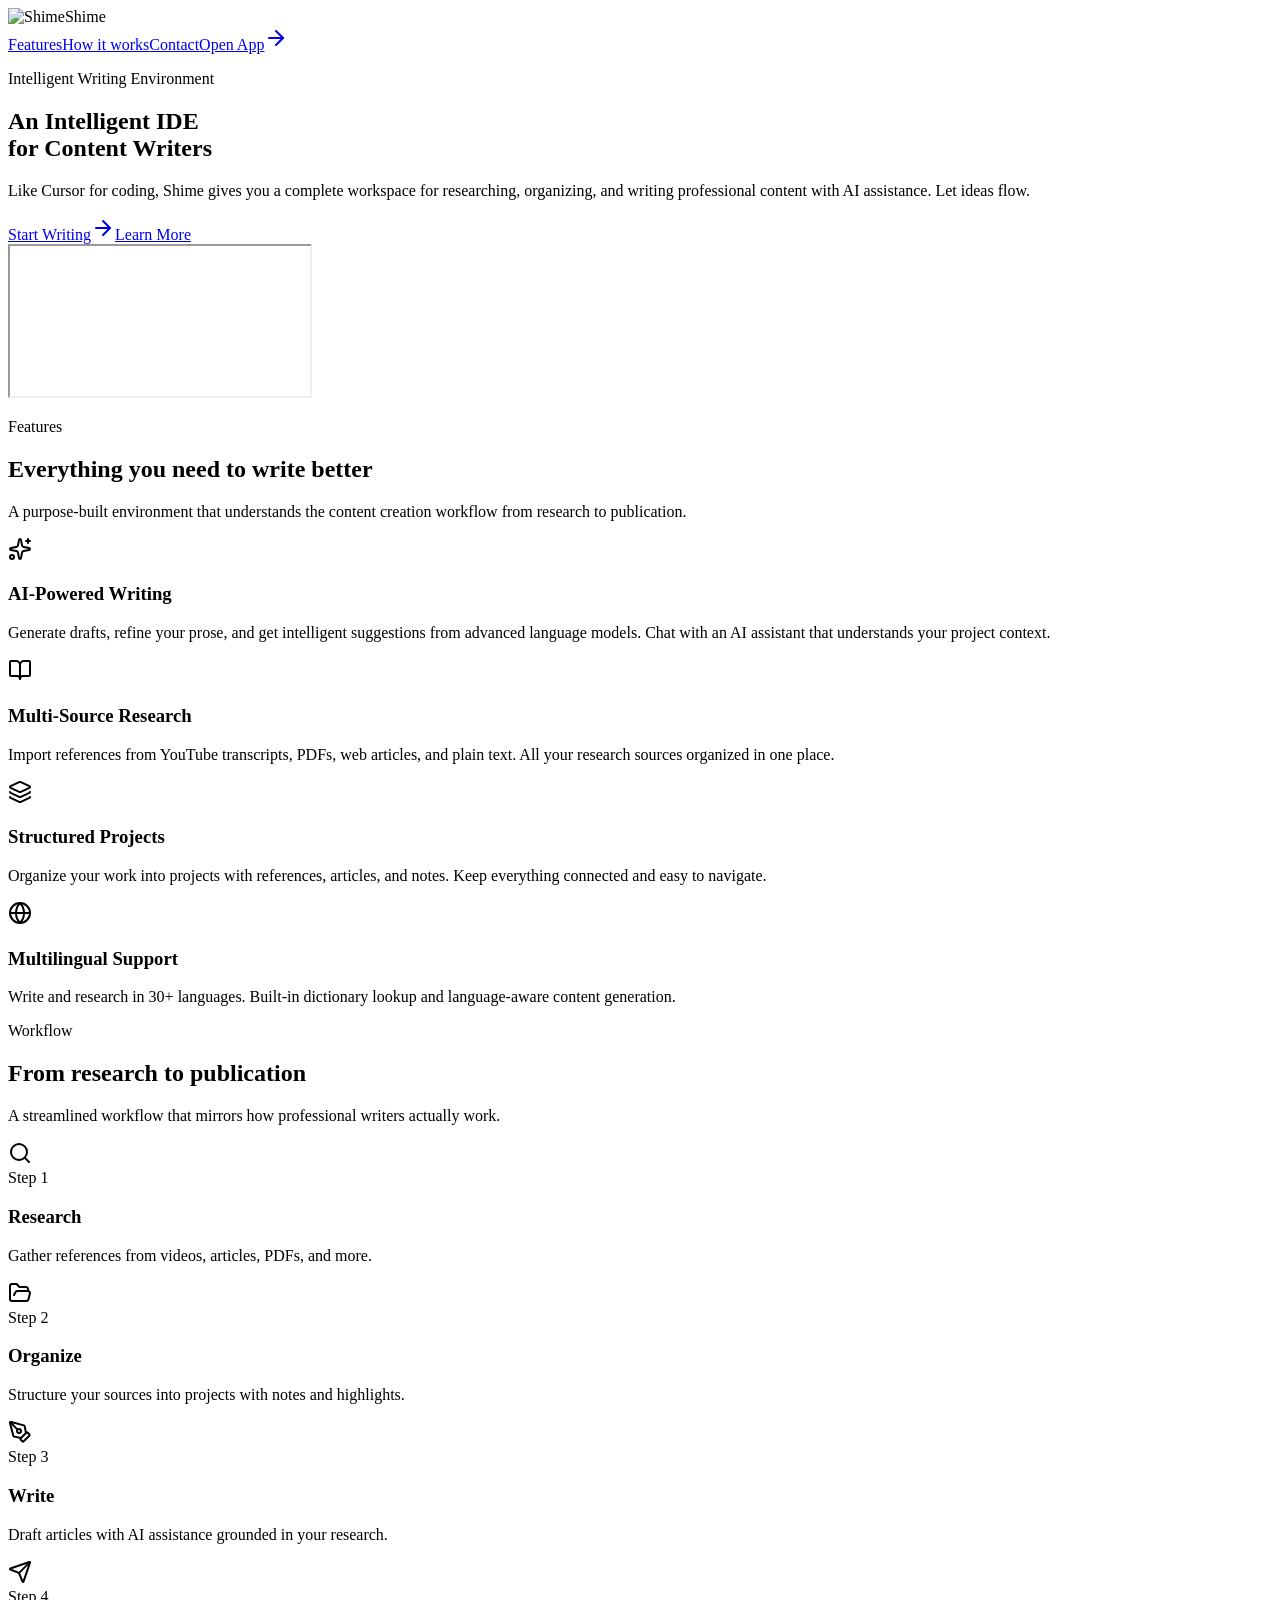
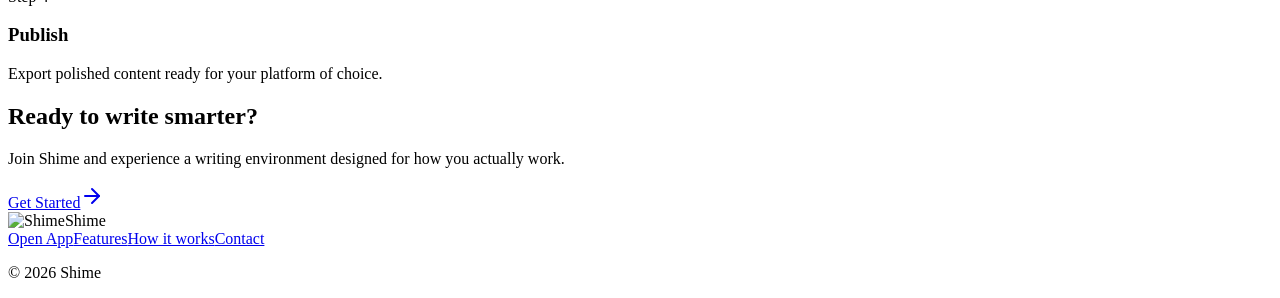
==== commit 9811192f: "deploy: tarorosama/shime@e814c8fb9d7eef6ad94931b9b8cbf913fe315988" ====
--- a/index.html
+++ b/index.html
@@ -1 +1 @@
-<!DOCTYPE html><!--2JVhaAoWNJSRJDIFa28NW--><html lang="en"><head><meta charSet="utf-8"/><meta name="viewport" content="width=device-width, initial-scale=1"/><link rel="preload" href="/ryotarosaito/_next/static/media/6bd983bd58a87a3d-s.p.cf80dd39.woff2" as="font" crossorigin="" type="font/woff2"/><link rel="preload" href="/ryotarosaito/_next/static/media/caa3a2e1cccd8315-s.p.853070df.woff2" as="font" crossorigin="" type="font/woff2"/><link rel="preload" href="/ryotarosaito/shime-logo.png" as="image"/><link rel="stylesheet" href="/ryotarosaito/_next/static/chunks/405716f0fe87a6e2.css" data-precedence="next"/><link rel="preload" as="script" fetchPriority="low" href="/ryotarosaito/_next/static/chunks/4186f1b3ed0b903b.js"/><script src="/ryotarosaito/_next/static/chunks/5df1e80d4595e9bb.js" async=""></script><script src="/ryotarosaito/_next/static/chunks/dc79f1d6b7e4f1f1.js" async=""></script><script src="/ryotarosaito/_next/static/chunks/turbopack-2e94cd52ad91060b.js" async=""></script><script src="/ryotarosaito/_next/static/chunks/e37af98f75ab7b35.js" async=""></script><meta name="next-size-adjust" content=""/><title>Shime - An Intelligent IDE for Content Writers</title><meta name="description" content="Like Cursor for coding, Shime provides a comprehensive workspace for researching, organizing, and creating professional content with AI assistance."/><link rel="icon" href="/ryotarosaito/favicon.ico?favicon.e6b914bf.ico" sizes="32x32" type="image/x-icon"/><script src="/ryotarosaito/_next/static/chunks/a6dad97d9634a72d.js" noModule=""></script></head><body class="geist_a71539c9-module__T19VSG__variable sora_85be883e-module__EeXEPW__variable antialiased"><div hidden=""><!--$--><!--/$--></div><div class="min-h-screen bg-aijiro"><nav class="sticky top-0 z-50 bg-aijiro/80 backdrop-blur-md border-b border-haizakura/40"><div class="max-w-6xl mx-auto px-6 py-4 flex items-center justify-between"><div class="flex items-center gap-3"><img src="/ryotarosaito/shime-logo.png" alt="Shime" width="36" height="36" class="rounded-lg"/><span class="font-[family-name:var(--font-heading)] font-bold text-xl text-sumi-black">Shime</span></div><div class="flex items-center gap-6"><a href="#features" class="text-sm text-medium-ink hover:text-sumi-black transition-colors">Features</a><a href="#how-it-works" class="text-sm text-medium-ink hover:text-sumi-black transition-colors">How it works</a><a href="https://ryotaro.up.railway.app" class="inline-flex items-center gap-2 px-4 py-2 bg-primary text-white text-sm font-medium rounded-lg hover:bg-primary-hover transition-colors">Open App<svg xmlns="http://www.w3.org/2000/svg" width="24" height="24" viewBox="0 0 24 24" fill="none" stroke="currentColor" stroke-width="2" stroke-linecap="round" stroke-linejoin="round" class="lucide lucide-arrow-right w-4 h-4" aria-hidden="true"><path d="M5 12h14"></path><path d="m12 5 7 7-7 7"></path></svg></a></div></div></nav><section class="relative overflow-hidden"><div class="max-w-6xl mx-auto px-6 pt-24 pb-32"><div class="flex flex-col items-center gap-12"><div class="text-center space-y-8"><div class="space-y-4"><p class="text-sm font-medium text-primary tracking-wide uppercase">Intelligent Writing Environment</p><h1 class="font-[family-name:var(--font-heading)] font-bold text-5xl lg:text-6xl text-sumi-black leading-tight">An Intelligent IDE<br/>for Content Writers</h1><p class="text-lg text-light-ink max-w-xl mx-auto leading-relaxed">Like Cursor for coding, Shime gives you a complete workspace for researching, organizing, and writing professional content with AI assistance. Let ideas flow.</p></div><div class="flex items-center justify-center gap-4"><a href="https://ryotaro.up.railway.app" class="inline-flex items-center gap-2 px-6 py-3 bg-primary text-white font-medium rounded-lg hover:bg-primary-hover transition-colors shadow-sm">Start Writing<svg xmlns="http://www.w3.org/2000/svg" width="24" height="24" viewBox="0 0 24 24" fill="none" stroke="currentColor" stroke-width="2" stroke-linecap="round" stroke-linejoin="round" class="lucide lucide-arrow-right w-4 h-4" aria-hidden="true"><path d="M5 12h14"></path><path d="m12 5 7 7-7 7"></path></svg></a><a href="#features" class="inline-flex items-center gap-2 px-6 py-3 border border-haizakura text-medium-ink font-medium rounded-lg hover:bg-usuki transition-colors">Learn More</a></div></div><div class="w-full relative"><div class="rounded-xl overflow-hidden shadow-2xl shadow-sumi-black/15 border border-haizakura/30"><iframe class="w-full aspect-video block" src="https://www.youtube-nocookie.com/embed/tBM9vPS03KM" title="Shime demo" allow="accelerometer; autoplay; clipboard-write; encrypted-media; gyroscope; picture-in-picture" allowFullScreen="" loading="lazy"></iframe></div></div></div></div><div class="absolute top-0 right-0 w-1/2 h-full bg-gradient-to-l from-usuhanada/20 to-transparent pointer-events-none"></div></section><section id="features" class="bg-usuhanada/40 py-24"><div class="max-w-6xl mx-auto px-6"><div class="text-center mb-16 space-y-4"><p class="text-sm font-medium text-primary tracking-wide uppercase">Features</p><h2 class="font-[family-name:var(--font-heading)] font-bold text-3xl lg:text-4xl text-sumi-black">Everything you need to write better</h2><p class="text-light-ink max-w-2xl mx-auto">A purpose-built environment that understands the content creation workflow from research to publication.</p></div><div class="grid md:grid-cols-2 gap-6"><div class="group rounded-2xl bg-white/70 p-8 border border-haizakura/20 hover:shadow-md hover:shadow-usuhanada/20 transition-all duration-200"><div class="flex items-start gap-5"><div class="flex-shrink-0 w-12 h-12 bg-byakuroku rounded-xl flex items-center justify-center text-medium-ink"><svg xmlns="http://www.w3.org/2000/svg" width="24" height="24" viewBox="0 0 24 24" fill="none" stroke="currentColor" stroke-width="2" stroke-linecap="round" stroke-linejoin="round" class="lucide lucide-sparkles w-6 h-6" aria-hidden="true"><path d="M11.017 2.814a1 1 0 0 1 1.966 0l1.051 5.558a2 2 0 0 0 1.594 1.594l5.558 1.051a1 1 0 0 1 0 1.966l-5.558 1.051a2 2 0 0 0-1.594 1.594l-1.051 5.558a1 1 0 0 1-1.966 0l-1.051-5.558a2 2 0 0 0-1.594-1.594l-5.558-1.051a1 1 0 0 1 0-1.966l5.558-1.051a2 2 0 0 0 1.594-1.594z"></path><path d="M20 2v4"></path><path d="M22 4h-4"></path><circle cx="4" cy="20" r="2"></circle></svg></div><div class="space-y-2"><h3 class="font-[family-name:var(--font-heading)] font-semibold text-lg text-sumi-black">AI-Powered Writing</h3><p class="text-sm text-light-ink leading-relaxed">Generate drafts, refine your prose, and get intelligent suggestions from advanced language models. Chat with an AI assistant that understands your project context.</p></div></div></div><div class="group rounded-2xl bg-white/70 p-8 border border-haizakura/20 hover:shadow-md hover:shadow-usuhanada/20 transition-all duration-200"><div class="flex items-start gap-5"><div class="flex-shrink-0 w-12 h-12 bg-mizu rounded-xl flex items-center justify-center text-medium-ink"><svg xmlns="http://www.w3.org/2000/svg" width="24" height="24" viewBox="0 0 24 24" fill="none" stroke="currentColor" stroke-width="2" stroke-linecap="round" stroke-linejoin="round" class="lucide lucide-book-open w-6 h-6" aria-hidden="true"><path d="M12 7v14"></path><path d="M3 18a1 1 0 0 1-1-1V4a1 1 0 0 1 1-1h5a4 4 0 0 1 4 4 4 4 0 0 1 4-4h5a1 1 0 0 1 1 1v13a1 1 0 0 1-1 1h-6a3 3 0 0 0-3 3 3 3 0 0 0-3-3z"></path></svg></div><div class="space-y-2"><h3 class="font-[family-name:var(--font-heading)] font-semibold text-lg text-sumi-black">Multi-Source Research</h3><p class="text-sm text-light-ink leading-relaxed">Import references from YouTube transcripts, PDFs, web articles, and plain text. All your research sources organized in one place.</p></div></div></div><div class="group rounded-2xl bg-white/70 p-8 border border-haizakura/20 hover:shadow-md hover:shadow-usuhanada/20 transition-all duration-200"><div class="flex items-start gap-5"><div class="flex-shrink-0 w-12 h-12 bg-sakura rounded-xl flex items-center justify-center text-medium-ink"><svg xmlns="http://www.w3.org/2000/svg" width="24" height="24" viewBox="0 0 24 24" fill="none" stroke="currentColor" stroke-width="2" stroke-linecap="round" stroke-linejoin="round" class="lucide lucide-layers w-6 h-6" aria-hidden="true"><path d="M12.83 2.18a2 2 0 0 0-1.66 0L2.6 6.08a1 1 0 0 0 0 1.83l8.58 3.91a2 2 0 0 0 1.66 0l8.58-3.9a1 1 0 0 0 0-1.83z"></path><path d="M2 12a1 1 0 0 0 .58.91l8.6 3.91a2 2 0 0 0 1.65 0l8.58-3.9A1 1 0 0 0 22 12"></path><path d="M2 17a1 1 0 0 0 .58.91l8.6 3.91a2 2 0 0 0 1.65 0l8.58-3.9A1 1 0 0 0 22 17"></path></svg></div><div class="space-y-2"><h3 class="font-[family-name:var(--font-heading)] font-semibold text-lg text-sumi-black">Structured Projects</h3><p class="text-sm text-light-ink leading-relaxed">Organize your work into projects with references, articles, and notes. Keep everything connected and easy to navigate.</p></div></div></div><div class="group rounded-2xl bg-white/70 p-8 border border-haizakura/20 hover:shadow-md hover:shadow-usuhanada/20 transition-all duration-200"><div class="flex items-start gap-5"><div class="flex-shrink-0 w-12 h-12 bg-usumurasaki rounded-xl flex items-center justify-center text-medium-ink"><svg xmlns="http://www.w3.org/2000/svg" width="24" height="24" viewBox="0 0 24 24" fill="none" stroke="currentColor" stroke-width="2" stroke-linecap="round" stroke-linejoin="round" class="lucide lucide-globe w-6 h-6" aria-hidden="true"><circle cx="12" cy="12" r="10"></circle><path d="M12 2a14.5 14.5 0 0 0 0 20 14.5 14.5 0 0 0 0-20"></path><path d="M2 12h20"></path></svg></div><div class="space-y-2"><h3 class="font-[family-name:var(--font-heading)] font-semibold text-lg text-sumi-black">Multilingual Support</h3><p class="text-sm text-light-ink leading-relaxed">Write and research in 30+ languages. Built-in dictionary lookup and language-aware content generation.</p></div></div></div></div></div></section><section id="how-it-works" class="py-24"><div class="max-w-6xl mx-auto px-6"><div class="text-center mb-16 space-y-4"><p class="text-sm font-medium text-primary tracking-wide uppercase">Workflow</p><h2 class="font-[family-name:var(--font-heading)] font-bold text-3xl lg:text-4xl text-sumi-black">From research to publication</h2><p class="text-light-ink max-w-2xl mx-auto">A streamlined workflow that mirrors how professional writers actually work.</p></div><div class="grid md:grid-cols-4 gap-8"><div class="text-center space-y-4"><div class="mx-auto w-14 h-14 bg-byakuroku/50 rounded-2xl flex items-center justify-center text-primary"><svg xmlns="http://www.w3.org/2000/svg" width="24" height="24" viewBox="0 0 24 24" fill="none" stroke="currentColor" stroke-width="2" stroke-linecap="round" stroke-linejoin="round" class="lucide lucide-search w-5 h-5" aria-hidden="true"><path d="m21 21-4.34-4.34"></path><circle cx="11" cy="11" r="8"></circle></svg></div><div class="space-y-1"><span class="text-xs font-medium text-ink-mist uppercase tracking-wider">Step <!-- -->1</span><h3 class="font-[family-name:var(--font-heading)] font-semibold text-sumi-black">Research</h3></div><p class="text-sm text-light-ink leading-relaxed">Gather references from videos, articles, PDFs, and more.</p></div><div class="text-center space-y-4"><div class="mx-auto w-14 h-14 bg-usuhanada/50 rounded-2xl flex items-center justify-center text-[#7B8CDE]"><svg xmlns="http://www.w3.org/2000/svg" width="24" height="24" viewBox="0 0 24 24" fill="none" stroke="currentColor" stroke-width="2" stroke-linecap="round" stroke-linejoin="round" class="lucide lucide-folder-open w-5 h-5" aria-hidden="true"><path d="m6 14 1.5-2.9A2 2 0 0 1 9.24 10H20a2 2 0 0 1 1.94 2.5l-1.54 6a2 2 0 0 1-1.95 1.5H4a2 2 0 0 1-2-2V5a2 2 0 0 1 2-2h3.9a2 2 0 0 1 1.69.9l.81 1.2a2 2 0 0 0 1.67.9H18a2 2 0 0 1 2 2v2"></path></svg></div><div class="space-y-1"><span class="text-xs font-medium text-ink-mist uppercase tracking-wider">Step <!-- -->2</span><h3 class="font-[family-name:var(--font-heading)] font-semibold text-sumi-black">Organize</h3></div><p class="text-sm text-light-ink leading-relaxed">Structure your sources into projects with notes and highlights.</p></div><div class="text-center space-y-4"><div class="mx-auto w-14 h-14 bg-sakura/50 rounded-2xl flex items-center justify-center text-[#D4849A]"><svg xmlns="http://www.w3.org/2000/svg" width="24" height="24" viewBox="0 0 24 24" fill="none" stroke="currentColor" stroke-width="2" stroke-linecap="round" stroke-linejoin="round" class="lucide lucide-pen-tool w-5 h-5" aria-hidden="true"><path d="M15.707 21.293a1 1 0 0 1-1.414 0l-1.586-1.586a1 1 0 0 1 0-1.414l5.586-5.586a1 1 0 0 1 1.414 0l1.586 1.586a1 1 0 0 1 0 1.414z"></path><path d="m18 13-1.375-6.874a1 1 0 0 0-.746-.776L3.235 2.028a1 1 0 0 0-1.207 1.207L5.35 15.879a1 1 0 0 0 .776.746L13 18"></path><path d="m2.3 2.3 7.286 7.286"></path><circle cx="11" cy="11" r="2"></circle></svg></div><div class="space-y-1"><span class="text-xs font-medium text-ink-mist uppercase tracking-wider">Step <!-- -->3</span><h3 class="font-[family-name:var(--font-heading)] font-semibold text-sumi-black">Write</h3></div><p class="text-sm text-light-ink leading-relaxed">Draft articles with AI assistance grounded in your research.</p></div><div class="text-center space-y-4"><div class="mx-auto w-14 h-14 bg-usumurasaki/50 rounded-2xl flex items-center justify-center text-[#9B8EC4]"><svg xmlns="http://www.w3.org/2000/svg" width="24" height="24" viewBox="0 0 24 24" fill="none" stroke="currentColor" stroke-width="2" stroke-linecap="round" stroke-linejoin="round" class="lucide lucide-send w-5 h-5" aria-hidden="true"><path d="M14.536 21.686a.5.5 0 0 0 .937-.024l6.5-19a.496.496 0 0 0-.635-.635l-19 6.5a.5.5 0 0 0-.024.937l7.93 3.18a2 2 0 0 1 1.112 1.11z"></path><path d="m21.854 2.147-10.94 10.939"></path></svg></div><div class="space-y-1"><span class="text-xs font-medium text-ink-mist uppercase tracking-wider">Step <!-- -->4</span><h3 class="font-[family-name:var(--font-heading)] font-semibold text-sumi-black">Publish</h3></div><p class="text-sm text-light-ink leading-relaxed">Export polished content ready for your platform of choice.</p></div></div></div></section><section class="py-20 bg-usuki"><div class="max-w-3xl mx-auto px-6 text-center space-y-8"><h2 class="font-[family-name:var(--font-heading)] font-bold text-3xl text-sumi-black">Ready to write smarter?</h2><p class="text-light-ink max-w-xl mx-auto">Join Shime and experience a writing environment designed for how you actually work.</p><a href="https://ryotaro.up.railway.app" class="inline-flex items-center gap-2 px-8 py-3.5 bg-primary text-white font-medium rounded-lg hover:bg-primary-hover transition-colors shadow-sm">Get Started<svg xmlns="http://www.w3.org/2000/svg" width="24" height="24" viewBox="0 0 24 24" fill="none" stroke="currentColor" stroke-width="2" stroke-linecap="round" stroke-linejoin="round" class="lucide lucide-arrow-right w-4 h-4" aria-hidden="true"><path d="M5 12h14"></path><path d="m12 5 7 7-7 7"></path></svg></a></div></section><footer class="border-t border-haizakura/40 py-12 bg-aijiro"><div class="max-w-6xl mx-auto px-6"><div class="flex flex-col md:flex-row items-center justify-between gap-6"><div class="flex items-center gap-3"><img src="/ryotarosaito/shime-logo.png" alt="Shime" width="28" height="28" class="rounded-md"/><span class="font-[family-name:var(--font-heading)] font-semibold text-sumi-black">Shime</span></div><div class="flex items-center gap-8"><a href="https://ryotaro.up.railway.app" class="text-sm text-medium-ink hover:text-sumi-black transition-colors">Open App</a><a href="#features" class="text-sm text-medium-ink hover:text-sumi-black transition-colors">Features</a><a href="#how-it-works" class="text-sm text-medium-ink hover:text-sumi-black transition-colors">How it works</a></div><p class="text-xs text-ink-mist">© <!-- -->2026<!-- --> Shime</p></div></div></footer></div><!--$--><!--/$--><script src="/ryotarosaito/_next/static/chunks/4186f1b3ed0b903b.js" id="_R_" async=""></script><script>(self.__next_f=self.__next_f||[]).push([0])</script><script>self.__next_f.push([1,"1:\"$Sreact.fragment\"\n2:I[12348,[\"/ryotarosaito/_next/static/chunks/e37af98f75ab7b35.js\"],\"default\"]\n3:I[83308,[\"/ryotarosaito/_next/static/chunks/e37af98f75ab7b35.js\"],\"default\"]\nd:I[67306,[],\"default\"]\n:HL[\"/ryotarosaito/_next/static/chunks/405716f0fe87a6e2.css\",\"style\"]\n:HL[\"/ryotarosaito/_next/static/media/6bd983bd58a87a3d-s.p.cf80dd39.woff2\",\"font\",{\"crossOrigin\":\"\",\"type\":\"font/woff2\"}]\n:HL[\"/ryotarosaito/_next/static/media/caa3a2e1cccd8315-s.p.853070df.woff2\",\"font\",{\"crossOrigin\":\"\",\"type\":\"font/woff2\"}]\n:HL[\"/ryotarosaito/shime-logo.png\",\"image\"]\n"])</script><script>self.__next_f.push([1,"0:{\"P\":null,\"b\":\"2JVhaAoWNJSRJDIFa28NW\",\"c\":[\"\",\"\"],\"q\":\"\",\"i\":false,\"f\":[[[\"\",{\"children\":[\"__PAGE__\",{}]},\"$undefined\",\"$undefined\",true],[[\"$\",\"$1\",\"c\",{\"children\":[[[\"$\",\"link\",\"0\",{\"rel\":\"stylesheet\",\"href\":\"/ryotarosaito/_next/static/chunks/405716f0fe87a6e2.css\",\"precedence\":\"next\",\"crossOrigin\":\"$undefined\",\"nonce\":\"$undefined\"}]],[\"$\",\"html\",null,{\"lang\":\"en\",\"children\":[\"$\",\"body\",null,{\"className\":\"geist_a71539c9-module__T19VSG__variable sora_85be883e-module__EeXEPW__variable antialiased\",\"children\":[\"$\",\"$L2\",null,{\"parallelRouterKey\":\"children\",\"error\":\"$undefined\",\"errorStyles\":\"$undefined\",\"errorScripts\":\"$undefined\",\"template\":[\"$\",\"$L3\",null,{}],\"templateStyles\":\"$undefined\",\"templateScripts\":\"$undefined\",\"notFound\":[[[\"$\",\"title\",null,{\"children\":\"404: This page could not be found.\"}],[\"$\",\"div\",null,{\"style\":{\"fontFamily\":\"system-ui,\\\"Segoe UI\\\",Roboto,Helvetica,Arial,sans-serif,\\\"Apple Color Emoji\\\",\\\"Segoe UI Emoji\\\"\",\"height\":\"100vh\",\"textAlign\":\"center\",\"display\":\"flex\",\"flexDirection\":\"column\",\"alignItems\":\"center\",\"justifyContent\":\"center\"},\"children\":[\"$\",\"div\",null,{\"children\":[[\"$\",\"style\",null,{\"dangerouslySetInnerHTML\":{\"__html\":\"body{color:#000;background:#fff;margin:0}.next-error-h1{border-right:1px solid rgba(0,0,0,.3)}@media (prefers-color-scheme:dark){body{color:#fff;background:#000}.next-error-h1{border-right:1px solid rgba(255,255,255,.3)}}\"}}],[\"$\",\"h1\",null,{\"className\":\"next-error-h1\",\"style\":{\"display\":\"inline-block\",\"margin\":\"0 20px 0 0\",\"padding\":\"0 23px 0 0\",\"fontSize\":24,\"fontWeight\":500,\"verticalAlign\":\"top\",\"lineHeight\":\"49px\"},\"children\":404}],[\"$\",\"div\",null,{\"style\":{\"display\":\"inline-block\"},\"children\":[\"$\",\"h2\",null,{\"style\":{\"fontSize\":14,\"fontWeight\":400,\"lineHeight\":\"49px\",\"margin\":0},\"children\":\"This page could not be found.\"}]}]]}]}]],[]],\"forbidden\":\"$undefined\",\"unauthorized\":\"$undefined\"}]}]}]]}],{\"children\":[[\"$\",\"$1\",\"c\",{\"children\":[[\"$\",\"div\",null,{\"className\":\"min-h-screen bg-aijiro\",\"children\":[[\"$\",\"nav\",null,{\"className\":\"sticky top-0 z-50 bg-aijiro/80 backdrop-blur-md border-b border-haizakura/40\",\"children\":[\"$\",\"div\",null,{\"className\":\"max-w-6xl mx-auto px-6 py-4 flex items-center justify-between\",\"children\":[[\"$\",\"div\",null,{\"className\":\"flex items-center gap-3\",\"children\":[[\"$\",\"img\",null,{\"src\":\"/ryotarosaito/shime-logo.png\",\"alt\":\"Shime\",\"width\":36,\"height\":36,\"className\":\"rounded-lg\"}],[\"$\",\"span\",null,{\"className\":\"font-[family-name:var(--font-heading)] font-bold text-xl text-sumi-black\",\"children\":\"Shime\"}]]}],[\"$\",\"div\",null,{\"className\":\"flex items-center gap-6\",\"children\":[[\"$\",\"a\",null,{\"href\":\"#features\",\"className\":\"text-sm text-medium-ink hover:text-sumi-black transition-colors\",\"children\":\"Features\"}],[\"$\",\"a\",null,{\"href\":\"#how-it-works\",\"className\":\"text-sm text-medium-ink hover:text-sumi-black transition-colors\",\"children\":\"How it works\"}],[\"$\",\"a\",null,{\"href\":\"https://ryotaro.up.railway.app\",\"className\":\"inline-flex items-center gap-2 px-4 py-2 bg-primary text-white text-sm font-medium rounded-lg hover:bg-primary-hover transition-colors\",\"children\":[\"Open App\",[\"$\",\"svg\",null,{\"ref\":\"$undefined\",\"xmlns\":\"http://www.w3.org/2000/svg\",\"width\":24,\"height\":24,\"viewBox\":\"0 0 24 24\",\"fill\":\"none\",\"stroke\":\"currentColor\",\"strokeWidth\":2,\"strokeLinecap\":\"round\",\"strokeLinejoin\":\"round\",\"className\":\"lucide lucide-arrow-right w-4 h-4\",\"aria-hidden\":\"true\",\"children\":[[\"$\",\"path\",\"1ays0h\",{\"d\":\"M5 12h14\"}],[\"$\",\"path\",\"xquz4c\",{\"d\":\"m12 5 7 7-7 7\"}],\"$undefined\"]}]]}]]}]]}]}],[\"$\",\"section\",null,{\"className\":\"relative overflow-hidden\",\"children\":[[\"$\",\"div\",null,{\"className\":\"max-w-6xl mx-auto px-6 pt-24 pb-32\",\"children\":[\"$\",\"div\",null,{\"className\":\"flex flex-col items-center gap-12\",\"children\":[[\"$\",\"div\",null,{\"className\":\"text-center space-y-8\",\"children\":[[\"$\",\"div\",null,{\"className\":\"space-y-4\",\"children\":[[\"$\",\"p\",null,{\"className\":\"text-sm font-medium text-primary tracking-wide uppercase\",\"children\":\"Intelligent Writing Environment\"}],[\"$\",\"h1\",null,{\"className\":\"font-[family-name:var(--font-heading)] font-bold text-5xl lg:text-6xl text-sumi-black leading-tight\",\"children\":[\"An Intelligent IDE\",[\"$\",\"br\",null,{}],\"for Content Writers\"]}],[\"$\",\"p\",null,{\"className\":\"text-lg text-light-ink max-w-xl mx-auto leading-relaxed\",\"children\":\"Like Cursor for coding, Shime gives you a complete workspace for researching, organizing, and writing professional content with AI assistance. Let ideas flow.\"}]]}],\"$L4\"]}],\"$L5\"]}]}],\"$L6\"]}],\"$L7\",\"$L8\",\"$L9\",\"$La\"]}],null,\"$Lb\"]}],{},null,false,false]},null,false,false],\"$Lc\",false]],\"m\":\"$undefined\",\"G\":[\"$d\",[]],\"s\":false,\"S\":true}\n"])</script><script>self.__next_f.push([1,"12:I[99399,[\"/ryotarosaito/_next/static/chunks/e37af98f75ab7b35.js\"],\"OutletBoundary\"]\n13:\"$Sreact.suspense\"\n15:I[99399,[\"/ryotarosaito/_next/static/chunks/e37af98f75ab7b35.js\"],\"ViewportBoundary\"]\n17:I[99399,[\"/ryotarosaito/_next/static/chunks/e37af98f75ab7b35.js\"],\"MetadataBoundary\"]\n4:[\"$\",\"div\",null,{\"className\":\"flex items-center justify-center gap-4\",\"children\":[[\"$\",\"a\",null,{\"href\":\"https://ryotaro.up.railway.app\",\"className\":\"inline-flex items-center gap-2 px-6 py-3 bg-primary text-white font-medium rounded-lg hover:bg-primary-hover transition-colors shadow-sm\",\"children\":[\"Start Writing\",[\"$\",\"svg\",null,{\"ref\":\"$undefined\",\"xmlns\":\"http://www.w3.org/2000/svg\",\"width\":24,\"height\":24,\"viewBox\":\"0 0 24 24\",\"fill\":\"none\",\"stroke\":\"currentColor\",\"strokeWidth\":2,\"strokeLinecap\":\"round\",\"strokeLinejoin\":\"round\",\"className\":\"lucide lucide-arrow-right w-4 h-4\",\"aria-hidden\":\"true\",\"children\":[[\"$\",\"path\",\"1ays0h\",{\"d\":\"M5 12h14\"}],[\"$\",\"path\",\"xquz4c\",{\"d\":\"m12 5 7 7-7 7\"}],\"$undefined\"]}]]}],[\"$\",\"a\",null,{\"href\":\"#features\",\"className\":\"inline-flex items-center gap-2 px-6 py-3 border border-haizakura text-medium-ink font-medium rounded-lg hover:bg-usuki transition-colors\",\"children\":\"Learn More\"}]]}]\n5:[\"$\",\"div\",null,{\"className\":\"w-full relative\",\"children\":[\"$\",\"div\",null,{\"className\":\"rounded-xl overflow-hidden shadow-2xl shadow-sumi-black/15 border border-haizakura/30\",\"children\":[\"$\",\"iframe\",null,{\"className\":\"w-full aspect-video block\",\"src\":\"https://www.youtube-nocookie.com/embed/tBM9vPS03KM\",\"title\":\"Shime demo\",\"allow\":\"accelerometer; autoplay; clipboard-write; encrypted-media; gyroscope; picture-in-picture\",\"allowFullScreen\":true,\"loading\":\"lazy\"}]}]}]\n6:[\"$\",\"div\",null,{\"className\":\"absolute top-0 right-0 w-1/2 h-full bg-gradient-to-l from-usuhanada/20 to-transparent pointer-events-none\"}]\n"])</script><script>self.__next_f.push([1,"7:[\"$\",\"section\",null,{\"id\":\"features\",\"className\":\"bg-usuhanada/40 py-24\",\"children\":[\"$\",\"div\",null,{\"className\":\"max-w-6xl mx-auto px-6\",\"children\":[[\"$\",\"div\",null,{\"className\":\"text-center mb-16 space-y-4\",\"children\":[[\"$\",\"p\",null,{\"className\":\"text-sm font-medium text-primary tracking-wide uppercase\",\"children\":\"Features\"}],[\"$\",\"h2\",null,{\"className\":\"font-[family-name:var(--font-heading)] font-bold text-3xl lg:text-4xl text-sumi-black\",\"children\":\"Everything you need to write better\"}],[\"$\",\"p\",null,{\"className\":\"text-light-ink max-w-2xl mx-auto\",\"children\":\"A purpose-built environment that understands the content creation workflow from research to publication.\"}]]}],[\"$\",\"div\",null,{\"className\":\"grid md:grid-cols-2 gap-6\",\"children\":[[\"$\",\"div\",null,{\"className\":\"group rounded-2xl bg-white/70 p-8 border border-haizakura/20 hover:shadow-md hover:shadow-usuhanada/20 transition-all duration-200\",\"children\":[\"$\",\"div\",null,{\"className\":\"flex items-start gap-5\",\"children\":[[\"$\",\"div\",null,{\"className\":\"flex-shrink-0 w-12 h-12 bg-byakuroku rounded-xl flex items-center justify-center text-medium-ink\",\"children\":[\"$\",\"svg\",null,{\"ref\":\"$undefined\",\"xmlns\":\"http://www.w3.org/2000/svg\",\"width\":24,\"height\":24,\"viewBox\":\"0 0 24 24\",\"fill\":\"none\",\"stroke\":\"currentColor\",\"strokeWidth\":2,\"strokeLinecap\":\"round\",\"strokeLinejoin\":\"round\",\"className\":\"lucide lucide-sparkles w-6 h-6\",\"aria-hidden\":\"true\",\"children\":[[\"$\",\"path\",\"1s2grr\",{\"d\":\"M11.017 2.814a1 1 0 0 1 1.966 0l1.051 5.558a2 2 0 0 0 1.594 1.594l5.558 1.051a1 1 0 0 1 0 1.966l-5.558 1.051a2 2 0 0 0-1.594 1.594l-1.051 5.558a1 1 0 0 1-1.966 0l-1.051-5.558a2 2 0 0 0-1.594-1.594l-5.558-1.051a1 1 0 0 1 0-1.966l5.558-1.051a2 2 0 0 0 1.594-1.594z\"}],[\"$\",\"path\",\"1rf3ol\",{\"d\":\"M20 2v4\"}],[\"$\",\"path\",\"gwowj6\",{\"d\":\"M22 4h-4\"}],[\"$\",\"circle\",\"6kqj1y\",{\"cx\":\"4\",\"cy\":\"20\",\"r\":\"2\"}],\"$undefined\"]}]}],[\"$\",\"div\",null,{\"className\":\"space-y-2\",\"children\":[[\"$\",\"h3\",null,{\"className\":\"font-[family-name:var(--font-heading)] font-semibold text-lg text-sumi-black\",\"children\":\"AI-Powered Writing\"}],[\"$\",\"p\",null,{\"className\":\"text-sm text-light-ink leading-relaxed\",\"children\":\"Generate drafts, refine your prose, and get intelligent suggestions from advanced language models. Chat with an AI assistant that understands your project context.\"}]]}]]}]}],[\"$\",\"div\",null,{\"className\":\"group rounded-2xl bg-white/70 p-8 border border-haizakura/20 hover:shadow-md hover:shadow-usuhanada/20 transition-all duration-200\",\"children\":[\"$\",\"div\",null,{\"className\":\"flex items-start gap-5\",\"children\":[[\"$\",\"div\",null,{\"className\":\"flex-shrink-0 w-12 h-12 bg-mizu rounded-xl flex items-center justify-center text-medium-ink\",\"children\":[\"$\",\"svg\",null,{\"ref\":\"$undefined\",\"xmlns\":\"http://www.w3.org/2000/svg\",\"width\":24,\"height\":24,\"viewBox\":\"0 0 24 24\",\"fill\":\"none\",\"stroke\":\"currentColor\",\"strokeWidth\":2,\"strokeLinecap\":\"round\",\"strokeLinejoin\":\"round\",\"className\":\"lucide lucide-book-open w-6 h-6\",\"aria-hidden\":\"true\",\"children\":[[\"$\",\"path\",\"1akyts\",{\"d\":\"M12 7v14\"}],[\"$\",\"path\",\"ruj8y\",{\"d\":\"M3 18a1 1 0 0 1-1-1V4a1 1 0 0 1 1-1h5a4 4 0 0 1 4 4 4 4 0 0 1 4-4h5a1 1 0 0 1 1 1v13a1 1 0 0 1-1 1h-6a3 3 0 0 0-3 3 3 3 0 0 0-3-3z\"}],\"$undefined\"]}]}],[\"$\",\"div\",null,{\"className\":\"space-y-2\",\"children\":[[\"$\",\"h3\",null,{\"className\":\"font-[family-name:var(--font-heading)] font-semibold text-lg text-sumi-black\",\"children\":\"Multi-Source Research\"}],[\"$\",\"p\",null,{\"className\":\"text-sm text-light-ink leading-relaxed\",\"children\":\"Import references from YouTube transcripts, PDFs, web articles, and plain text. All your research sources organized in one place.\"}]]}]]}]}],[\"$\",\"div\",null,{\"className\":\"group rounded-2xl bg-white/70 p-8 border border-haizakura/20 hover:shadow-md hover:shadow-usuhanada/20 transition-all duration-200\",\"children\":[\"$\",\"div\",null,{\"className\":\"flex items-start gap-5\",\"children\":[[\"$\",\"div\",null,{\"className\":\"flex-shrink-0 w-12 h-12 bg-sakura rounded-xl flex items-center justify-center text-medium-ink\",\"children\":\"$Le\"}],\"$Lf\"]}]}],\"$L10\"]}]]}]}]\n"])</script><script>self.__next_f.push([1,"8:[\"$\",\"section\",null,{\"id\":\"how-it-works\",\"className\":\"py-24\",\"children\":[\"$\",\"div\",null,{\"className\":\"max-w-6xl mx-auto px-6\",\"children\":[[\"$\",\"div\",null,{\"className\":\"text-center mb-16 space-y-4\",\"children\":[[\"$\",\"p\",null,{\"className\":\"text-sm font-medium text-primary tracking-wide uppercase\",\"children\":\"Workflow\"}],[\"$\",\"h2\",null,{\"className\":\"font-[family-name:var(--font-heading)] font-bold text-3xl lg:text-4xl text-sumi-black\",\"children\":\"From research to publication\"}],[\"$\",\"p\",null,{\"className\":\"text-light-ink max-w-2xl mx-auto\",\"children\":\"A streamlined workflow that mirrors how professional writers actually work.\"}]]}],[\"$\",\"div\",null,{\"className\":\"grid md:grid-cols-4 gap-8\",\"children\":[[\"$\",\"div\",null,{\"className\":\"text-center space-y-4\",\"children\":[[\"$\",\"div\",null,{\"className\":\"mx-auto w-14 h-14 bg-byakuroku/50 rounded-2xl flex items-center justify-center text-primary\",\"children\":[\"$\",\"svg\",null,{\"ref\":\"$undefined\",\"xmlns\":\"http://www.w3.org/2000/svg\",\"width\":24,\"height\":24,\"viewBox\":\"0 0 24 24\",\"fill\":\"none\",\"stroke\":\"currentColor\",\"strokeWidth\":2,\"strokeLinecap\":\"round\",\"strokeLinejoin\":\"round\",\"className\":\"lucide lucide-search w-5 h-5\",\"aria-hidden\":\"true\",\"children\":[[\"$\",\"path\",\"14j7rj\",{\"d\":\"m21 21-4.34-4.34\"}],[\"$\",\"circle\",\"4ej97u\",{\"cx\":\"11\",\"cy\":\"11\",\"r\":\"8\"}],\"$undefined\"]}]}],[\"$\",\"div\",null,{\"className\":\"space-y-1\",\"children\":[[\"$\",\"span\",null,{\"className\":\"text-xs font-medium text-ink-mist uppercase tracking-wider\",\"children\":[\"Step \",1]}],[\"$\",\"h3\",null,{\"className\":\"font-[family-name:var(--font-heading)] font-semibold text-sumi-black\",\"children\":\"Research\"}]]}],[\"$\",\"p\",null,{\"className\":\"text-sm text-light-ink leading-relaxed\",\"children\":\"Gather references from videos, articles, PDFs, and more.\"}]]}],[\"$\",\"div\",null,{\"className\":\"text-center space-y-4\",\"children\":[[\"$\",\"div\",null,{\"className\":\"mx-auto w-14 h-14 bg-usuhanada/50 rounded-2xl flex items-center justify-center text-[#7B8CDE]\",\"children\":[\"$\",\"svg\",null,{\"ref\":\"$undefined\",\"xmlns\":\"http://www.w3.org/2000/svg\",\"width\":24,\"height\":24,\"viewBox\":\"0 0 24 24\",\"fill\":\"none\",\"stroke\":\"currentColor\",\"strokeWidth\":2,\"strokeLinecap\":\"round\",\"strokeLinejoin\":\"round\",\"className\":\"lucide lucide-folder-open w-5 h-5\",\"aria-hidden\":\"true\",\"children\":[[\"$\",\"path\",\"usdka0\",{\"d\":\"m6 14 1.5-2.9A2 2 0 0 1 9.24 10H20a2 2 0 0 1 1.94 2.5l-1.54 6a2 2 0 0 1-1.95 1.5H4a2 2 0 0 1-2-2V5a2 2 0 0 1 2-2h3.9a2 2 0 0 1 1.69.9l.81 1.2a2 2 0 0 0 1.67.9H18a2 2 0 0 1 2 2v2\"}],\"$undefined\"]}]}],[\"$\",\"div\",null,{\"className\":\"space-y-1\",\"children\":[[\"$\",\"span\",null,{\"className\":\"text-xs font-medium text-ink-mist uppercase tracking-wider\",\"children\":[\"Step \",2]}],[\"$\",\"h3\",null,{\"className\":\"font-[family-name:var(--font-heading)] font-semibold text-sumi-black\",\"children\":\"Organize\"}]]}],[\"$\",\"p\",null,{\"className\":\"text-sm text-light-ink leading-relaxed\",\"children\":\"Structure your sources into projects with notes and highlights.\"}]]}],[\"$\",\"div\",null,{\"className\":\"text-center space-y-4\",\"children\":[[\"$\",\"div\",null,{\"className\":\"mx-auto w-14 h-14 bg-sakura/50 rounded-2xl flex items-center justify-center text-[#D4849A]\",\"children\":[\"$\",\"svg\",null,{\"ref\":\"$undefined\",\"xmlns\":\"http://www.w3.org/2000/svg\",\"width\":24,\"height\":24,\"viewBox\":\"0 0 24 24\",\"fill\":\"none\",\"stroke\":\"currentColor\",\"strokeWidth\":2,\"strokeLinecap\":\"round\",\"strokeLinejoin\":\"round\",\"className\":\"lucide lucide-pen-tool w-5 h-5\",\"aria-hidden\":\"true\",\"children\":[[\"$\",\"path\",\"nt11vn\",{\"d\":\"M15.707 21.293a1 1 0 0 1-1.414 0l-1.586-1.586a1 1 0 0 1 0-1.414l5.586-5.586a1 1 0 0 1 1.414 0l1.586 1.586a1 1 0 0 1 0 1.414z\"}],[\"$\",\"path\",\"15qc1e\",{\"d\":\"m18 13-1.375-6.874a1 1 0 0 0-.746-.776L3.235 2.028a1 1 0 0 0-1.207 1.207L5.35 15.879a1 1 0 0 0 .776.746L13 18\"}],[\"$\",\"path\",\"1wuzzi\",{\"d\":\"m2.3 2.3 7.286 7.286\"}],[\"$\",\"circle\",\"xmgehs\",{\"cx\":\"11\",\"cy\":\"11\",\"r\":\"2\"}],\"$undefined\"]}]}],[\"$\",\"div\",null,{\"className\":\"space-y-1\",\"children\":[[\"$\",\"span\",null,{\"className\":\"text-xs font-medium text-ink-mist uppercase tracking-wider\",\"children\":[\"Step \",3]}],[\"$\",\"h3\",null,{\"className\":\"font-[family-name:var(--font-heading)] font-semibold text-sumi-black\",\"children\":\"Write\"}]]}],[\"$\",\"p\",null,{\"className\":\"text-sm text-light-ink leading-relaxed\",\"children\":\"Draft articles with AI assistance grounded in your research.\"}]]}],\"$L11\"]}]]}]}]\n"])</script><script>self.__next_f.push([1,"9:[\"$\",\"section\",null,{\"className\":\"py-20 bg-usuki\",\"children\":[\"$\",\"div\",null,{\"className\":\"max-w-3xl mx-auto px-6 text-center space-y-8\",\"children\":[[\"$\",\"h2\",null,{\"className\":\"font-[family-name:var(--font-heading)] font-bold text-3xl text-sumi-black\",\"children\":\"Ready to write smarter?\"}],[\"$\",\"p\",null,{\"className\":\"text-light-ink max-w-xl mx-auto\",\"children\":\"Join Shime and experience a writing environment designed for how you actually work.\"}],[\"$\",\"a\",null,{\"href\":\"https://ryotaro.up.railway.app\",\"className\":\"inline-flex items-center gap-2 px-8 py-3.5 bg-primary text-white font-medium rounded-lg hover:bg-primary-hover transition-colors shadow-sm\",\"children\":[\"Get Started\",[\"$\",\"svg\",null,{\"ref\":\"$undefined\",\"xmlns\":\"http://www.w3.org/2000/svg\",\"width\":24,\"height\":24,\"viewBox\":\"0 0 24 24\",\"fill\":\"none\",\"stroke\":\"currentColor\",\"strokeWidth\":2,\"strokeLinecap\":\"round\",\"strokeLinejoin\":\"round\",\"className\":\"lucide lucide-arrow-right w-4 h-4\",\"aria-hidden\":\"true\",\"children\":[[\"$\",\"path\",\"1ays0h\",{\"d\":\"M5 12h14\"}],[\"$\",\"path\",\"xquz4c\",{\"d\":\"m12 5 7 7-7 7\"}],\"$undefined\"]}]]}]]}]}]\na:[\"$\",\"footer\",null,{\"className\":\"border-t border-haizakura/40 py-12 bg-aijiro\",\"children\":[\"$\",\"div\",null,{\"className\":\"max-w-6xl mx-auto px-6\",\"children\":[\"$\",\"div\",null,{\"className\":\"flex flex-col md:flex-row items-center justify-between gap-6\",\"children\":[[\"$\",\"div\",null,{\"className\":\"flex items-center gap-3\",\"children\":[[\"$\",\"img\",null,{\"src\":\"/ryotarosaito/shime-logo.png\",\"alt\":\"Shime\",\"width\":28,\"height\":28,\"className\":\"rounded-md\"}],[\"$\",\"span\",null,{\"className\":\"font-[family-name:var(--font-heading)] font-semibold text-sumi-black\",\"children\":\"Shime\"}]]}],[\"$\",\"div\",null,{\"className\":\"flex items-center gap-8\",\"children\":[[\"$\",\"a\",null,{\"href\":\"https://ryotaro.up.railway.app\",\"className\":\"text-sm text-medium-ink hover:text-sumi-black transition-colors\",\"children\":\"Open App\"}],[\"$\",\"a\",null,{\"href\":\"#features\",\"className\":\"text-sm text-medium-ink hover:text-sumi-black transition-colors\",\"children\":\"Features\"}],[\"$\",\"a\",null,{\"href\":\"#how-it-works\",\"className\":\"text-sm text-medium-ink hover:text-sumi-black transition-colors\",\"children\":\"How it works\"}]]}],[\"$\",\"p\",null,{\"className\":\"text-xs text-ink-mist\",\"children\":[\"© \",2026,\" Shime\"]}]]}]}]}]\nb:[\"$\",\"$L12\",null,{\"children\":[\"$\",\"$13\",null,{\"name\":\"Next.MetadataOutlet\",\"children\":\"$@14\"}]}]\nc:[\"$\",\"$1\",\"h\",{\"children\":[null,[\"$\",\"$L15\",null,{\"children\":\"$@16\"}],[\"$\",\"div\",null,{\"hidden\":true,\"children\":[\"$\",\"$L17\",null,{\"children\":[\"$\",\"$13\",null,{\"name\":\"Next.Metadata\",\"children\":\"$@18\"}]}]}],[\"$\",\"meta\",null,{\"name\":\"next-size-adjust\",\"content\":\"\"}]]}]\n"])</script><script>self.__next_f.push([1,"e:[\"$\",\"svg\",null,{\"ref\":\"$undefined\",\"xmlns\":\"http://www.w3.org/2000/svg\",\"width\":24,\"height\":24,\"viewBox\":\"0 0 24 24\",\"fill\":\"none\",\"stroke\":\"currentColor\",\"strokeWidth\":2,\"strokeLinecap\":\"round\",\"strokeLinejoin\":\"round\",\"className\":\"lucide lucide-layers w-6 h-6\",\"aria-hidden\":\"true\",\"children\":[[\"$\",\"path\",\"zw3jo\",{\"d\":\"M12.83 2.18a2 2 0 0 0-1.66 0L2.6 6.08a1 1 0 0 0 0 1.83l8.58 3.91a2 2 0 0 0 1.66 0l8.58-3.9a1 1 0 0 0 0-1.83z\"}],[\"$\",\"path\",\"1wduqc\",{\"d\":\"M2 12a1 1 0 0 0 .58.91l8.6 3.91a2 2 0 0 0 1.65 0l8.58-3.9A1 1 0 0 0 22 12\"}],[\"$\",\"path\",\"kqbvx6\",{\"d\":\"M2 17a1 1 0 0 0 .58.91l8.6 3.91a2 2 0 0 0 1.65 0l8.58-3.9A1 1 0 0 0 22 17\"}],\"$undefined\"]}]\nf:[\"$\",\"div\",null,{\"className\":\"space-y-2\",\"children\":[[\"$\",\"h3\",null,{\"className\":\"font-[family-name:var(--font-heading)] font-semibold text-lg text-sumi-black\",\"children\":\"Structured Projects\"}],[\"$\",\"p\",null,{\"className\":\"text-sm text-light-ink leading-relaxed\",\"children\":\"Organize your work into projects with references, articles, and notes. Keep everything connected and easy to navigate.\"}]]}]\n10:[\"$\",\"div\",null,{\"className\":\"group rounded-2xl bg-white/70 p-8 border border-haizakura/20 hover:shadow-md hover:shadow-usuhanada/20 transition-all duration-200\",\"children\":[\"$\",\"div\",null,{\"className\":\"flex items-start gap-5\",\"children\":[[\"$\",\"div\",null,{\"className\":\"flex-shrink-0 w-12 h-12 bg-usumurasaki rounded-xl flex items-center justify-center text-medium-ink\",\"children\":[\"$\",\"svg\",null,{\"ref\":\"$undefined\",\"xmlns\":\"http://www.w3.org/2000/svg\",\"width\":24,\"height\":24,\"viewBox\":\"0 0 24 24\",\"fill\":\"none\",\"stroke\":\"currentColor\",\"strokeWidth\":2,\"strokeLinecap\":\"round\",\"strokeLinejoin\":\"round\",\"className\":\"lucide lucide-globe w-6 h-6\",\"aria-hidden\":\"true\",\"children\":[[\"$\",\"circle\",\"1mglay\",{\"cx\":\"12\",\"cy\":\"12\",\"r\":\"10\"}],[\"$\",\"path\",\"13o1zl\",{\"d\":\"M12 2a14.5 14.5 0 0 0 0 20 14.5 14.5 0 0 0 0-20\"}],[\"$\",\"path\",\"9i4pu4\",{\"d\":\"M2 12h20\"}],\"$undefined\"]}]}],[\"$\",\"div\",null,{\"className\":\"space-y-2\",\"children\":[[\"$\",\"h3\",null,{\"className\":\"font-[family-name:var(--font-heading)] font-semibold text-lg text-sumi-black\",\"children\":\"Multilingual Support\"}],[\"$\",\"p\",null,{\"className\":\"text-sm text-light-ink leading-relaxed\",\"children\":\"Write and research in 30+ languages. Built-in dictionary lookup and language-aware content generation.\"}]]}]]}]}]\n11:[\"$\",\"div\",null,{\"className\":\"text-center space-y-4\",\"children\":[[\"$\",\"div\",null,{\"className\":\"mx-auto w-14 h-14 bg-usumurasaki/50 rounded-2xl flex items-center justify-center text-[#9B8EC4]\",\"children\":[\"$\",\"svg\",null,{\"ref\":\"$undefined\",\"xmlns\":\"http://www.w3.org/2000/svg\",\"width\":24,\"height\":24,\"viewBox\":\"0 0 24 24\",\"fill\":\"none\",\"stroke\":\"currentColor\",\"strokeWidth\":2,\"strokeLinecap\":\"round\",\"strokeLinejoin\":\"round\",\"className\":\"lucide lucide-send w-5 h-5\",\"aria-hidden\":\"true\",\"children\":[[\"$\",\"path\",\"1ffxy3\",{\"d\":\"M14.536 21.686a.5.5 0 0 0 .937-.024l6.5-19a.496.496 0 0 0-.635-.635l-19 6.5a.5.5 0 0 0-.024.937l7.93 3.18a2 2 0 0 1 1.112 1.11z\"}],[\"$\",\"path\",\"12cjpa\",{\"d\":\"m21.854 2.147-10.94 10.939\"}],\"$undefined\"]}]}],[\"$\",\"div\",null,{\"className\":\"space-y-1\",\"children\":[[\"$\",\"span\",null,{\"className\":\"text-xs font-medium text-ink-mist uppercase tracking-wider\",\"children\":[\"Step \",4]}],[\"$\",\"h3\",null,{\"className\":\"font-[family-name:var(--font-heading)] font-semibold text-sumi-black\",\"children\":\"Publish\"}]]}],[\"$\",\"p\",null,{\"className\":\"text-sm text-light-ink leading-relaxed\",\"children\":\"Export polished content ready for your platform of choice.\"}]]}]\n"])</script><script>self.__next_f.push([1,"16:[[\"$\",\"meta\",\"0\",{\"charSet\":\"utf-8\"}],[\"$\",\"meta\",\"1\",{\"name\":\"viewport\",\"content\":\"width=device-width, initial-scale=1\"}]]\n"])</script><script>self.__next_f.push([1,"19:I[67522,[\"/ryotarosaito/_next/static/chunks/e37af98f75ab7b35.js\"],\"IconMark\"]\n18:[[\"$\",\"title\",\"0\",{\"children\":\"Shime - An Intelligent IDE for Content Writers\"}],[\"$\",\"meta\",\"1\",{\"name\":\"description\",\"content\":\"Like Cursor for coding, Shime provides a comprehensive workspace for researching, organizing, and creating professional content with AI assistance.\"}],[\"$\",\"link\",\"2\",{\"rel\":\"icon\",\"href\":\"/ryotarosaito/favicon.ico?favicon.e6b914bf.ico\",\"sizes\":\"32x32\",\"type\":\"image/x-icon\"}],[\"$\",\"$L19\",\"3\",{}]]\n14:null\n"])</script></body></html>+<!DOCTYPE html><!--joAhCZeatAcFW5qYkkLkA--><html lang="en"><head><meta charSet="utf-8"/><meta name="viewport" content="width=device-width, initial-scale=1"/><link rel="preload" href="/shimesaito/_next/static/media/6bd983bd58a87a3d-s.p.cf80dd39.woff2" as="font" crossorigin="" type="font/woff2"/><link rel="preload" href="/shimesaito/_next/static/media/caa3a2e1cccd8315-s.p.853070df.woff2" as="font" crossorigin="" type="font/woff2"/><link rel="preload" href="/shimesaito/shime-logo.png" as="image"/><link rel="stylesheet" href="/shimesaito/_next/static/chunks/405716f0fe87a6e2.css" data-precedence="next"/><link rel="preload" as="script" fetchPriority="low" href="/shimesaito/_next/static/chunks/4186f1b3ed0b903b.js"/><script src="/shimesaito/_next/static/chunks/92d98298e7ba5d91.js" async=""></script><script src="/shimesaito/_next/static/chunks/dc79f1d6b7e4f1f1.js" async=""></script><script src="/shimesaito/_next/static/chunks/turbopack-9871efaa1db0430a.js" async=""></script><script src="/shimesaito/_next/static/chunks/e37af98f75ab7b35.js" async=""></script><meta name="next-size-adjust" content=""/><title>Shime - An Intelligent IDE for Content Writers</title><meta name="description" content="Like Cursor for coding, Shime provides a comprehensive workspace for researching, organizing, and creating professional content with AI assistance."/><link rel="icon" href="/shimesaito/favicon.ico?favicon.e6b914bf.ico" sizes="32x32" type="image/x-icon"/><script src="/shimesaito/_next/static/chunks/a6dad97d9634a72d.js" noModule=""></script></head><body class="geist_a71539c9-module__T19VSG__variable sora_85be883e-module__EeXEPW__variable antialiased"><div hidden=""><!--$--><!--/$--></div><div class="min-h-screen bg-aijiro"><nav class="sticky top-0 z-50 bg-aijiro/80 backdrop-blur-md border-b border-haizakura/40"><div class="max-w-6xl mx-auto px-6 py-4 flex items-center justify-between"><div class="flex items-center gap-3"><img src="/shimesaito/shime-logo.png" alt="Shime" width="36" height="36" class="rounded-lg"/><span class="font-[family-name:var(--font-heading)] font-bold text-xl text-sumi-black">Shime</span></div><div class="flex items-center gap-6"><a href="#features" class="text-sm text-medium-ink hover:text-sumi-black transition-colors">Features</a><a href="#how-it-works" class="text-sm text-medium-ink hover:text-sumi-black transition-colors">How it works</a><a href="mailto:tarorosama@gmail.com?subject=Shime Inquiry" class="text-sm text-medium-ink hover:text-sumi-black transition-colors">Contact</a><a href="https://shime.up.railway.app" class="inline-flex items-center gap-2 px-4 py-2 bg-primary text-white text-sm font-medium rounded-lg hover:bg-primary-hover transition-colors">Open App<svg xmlns="http://www.w3.org/2000/svg" width="24" height="24" viewBox="0 0 24 24" fill="none" stroke="currentColor" stroke-width="2" stroke-linecap="round" stroke-linejoin="round" class="lucide lucide-arrow-right w-4 h-4" aria-hidden="true"><path d="M5 12h14"></path><path d="m12 5 7 7-7 7"></path></svg></a></div></div></nav><section class="relative overflow-hidden"><div class="max-w-6xl mx-auto px-6 pt-24 pb-32"><div class="flex flex-col items-center gap-12"><div class="text-center space-y-8"><div class="space-y-4"><p class="text-sm font-medium text-primary tracking-wide uppercase">Intelligent Writing Environment</p><h1 class="font-[family-name:var(--font-heading)] font-bold text-5xl lg:text-6xl text-sumi-black leading-tight">An Intelligent IDE<br/>for Content Writers</h1><p class="text-lg text-light-ink max-w-xl mx-auto leading-relaxed">Like Cursor for coding, Shime gives you a complete workspace for researching, organizing, and writing professional content with AI assistance. Let ideas flow.</p></div><div class="flex items-center justify-center gap-4"><a href="https://shime.up.railway.app" class="inline-flex items-center gap-2 px-6 py-3 bg-primary text-white font-medium rounded-lg hover:bg-primary-hover transition-colors shadow-sm">Start Writing<svg xmlns="http://www.w3.org/2000/svg" width="24" height="24" viewBox="0 0 24 24" fill="none" stroke="currentColor" stroke-width="2" stroke-linecap="round" stroke-linejoin="round" class="lucide lucide-arrow-right w-4 h-4" aria-hidden="true"><path d="M5 12h14"></path><path d="m12 5 7 7-7 7"></path></svg></a><a href="#features" class="inline-flex items-center gap-2 px-6 py-3 border border-haizakura text-medium-ink font-medium rounded-lg hover:bg-usuki transition-colors">Learn More</a></div></div><div class="w-full relative"><div class="rounded-xl overflow-hidden shadow-2xl shadow-sumi-black/15 border border-haizakura/30"><iframe class="w-full aspect-video block" src="https://www.youtube-nocookie.com/embed/tBM9vPS03KM" title="Shime demo" allow="accelerometer; autoplay; clipboard-write; encrypted-media; gyroscope; picture-in-picture" allowFullScreen="" loading="lazy"></iframe></div></div></div></div><div class="absolute top-0 right-0 w-1/2 h-full bg-gradient-to-l from-usuhanada/20 to-transparent pointer-events-none"></div></section><section id="features" class="bg-usuhanada/40 py-24"><div class="max-w-6xl mx-auto px-6"><div class="text-center mb-16 space-y-4"><p class="text-sm font-medium text-primary tracking-wide uppercase">Features</p><h2 class="font-[family-name:var(--font-heading)] font-bold text-3xl lg:text-4xl text-sumi-black">Everything you need to write better</h2><p class="text-light-ink max-w-2xl mx-auto">A purpose-built environment that understands the content creation workflow from research to publication.</p></div><div class="grid md:grid-cols-2 gap-6"><div class="group rounded-2xl bg-white/70 p-8 border border-haizakura/20 hover:shadow-md hover:shadow-usuhanada/20 transition-all duration-200"><div class="flex items-start gap-5"><div class="flex-shrink-0 w-12 h-12 bg-byakuroku rounded-xl flex items-center justify-center text-medium-ink"><svg xmlns="http://www.w3.org/2000/svg" width="24" height="24" viewBox="0 0 24 24" fill="none" stroke="currentColor" stroke-width="2" stroke-linecap="round" stroke-linejoin="round" class="lucide lucide-sparkles w-6 h-6" aria-hidden="true"><path d="M11.017 2.814a1 1 0 0 1 1.966 0l1.051 5.558a2 2 0 0 0 1.594 1.594l5.558 1.051a1 1 0 0 1 0 1.966l-5.558 1.051a2 2 0 0 0-1.594 1.594l-1.051 5.558a1 1 0 0 1-1.966 0l-1.051-5.558a2 2 0 0 0-1.594-1.594l-5.558-1.051a1 1 0 0 1 0-1.966l5.558-1.051a2 2 0 0 0 1.594-1.594z"></path><path d="M20 2v4"></path><path d="M22 4h-4"></path><circle cx="4" cy="20" r="2"></circle></svg></div><div class="space-y-2"><h3 class="font-[family-name:var(--font-heading)] font-semibold text-lg text-sumi-black">AI-Powered Writing</h3><p class="text-sm text-light-ink leading-relaxed">Generate drafts, refine your prose, and get intelligent suggestions from advanced language models. Chat with an AI assistant that understands your project context.</p></div></div></div><div class="group rounded-2xl bg-white/70 p-8 border border-haizakura/20 hover:shadow-md hover:shadow-usuhanada/20 transition-all duration-200"><div class="flex items-start gap-5"><div class="flex-shrink-0 w-12 h-12 bg-mizu rounded-xl flex items-center justify-center text-medium-ink"><svg xmlns="http://www.w3.org/2000/svg" width="24" height="24" viewBox="0 0 24 24" fill="none" stroke="currentColor" stroke-width="2" stroke-linecap="round" stroke-linejoin="round" class="lucide lucide-book-open w-6 h-6" aria-hidden="true"><path d="M12 7v14"></path><path d="M3 18a1 1 0 0 1-1-1V4a1 1 0 0 1 1-1h5a4 4 0 0 1 4 4 4 4 0 0 1 4-4h5a1 1 0 0 1 1 1v13a1 1 0 0 1-1 1h-6a3 3 0 0 0-3 3 3 3 0 0 0-3-3z"></path></svg></div><div class="space-y-2"><h3 class="font-[family-name:var(--font-heading)] font-semibold text-lg text-sumi-black">Multi-Source Research</h3><p class="text-sm text-light-ink leading-relaxed">Import references from YouTube transcripts, PDFs, web articles, and plain text. All your research sources organized in one place.</p></div></div></div><div class="group rounded-2xl bg-white/70 p-8 border border-haizakura/20 hover:shadow-md hover:shadow-usuhanada/20 transition-all duration-200"><div class="flex items-start gap-5"><div class="flex-shrink-0 w-12 h-12 bg-sakura rounded-xl flex items-center justify-center text-medium-ink"><svg xmlns="http://www.w3.org/2000/svg" width="24" height="24" viewBox="0 0 24 24" fill="none" stroke="currentColor" stroke-width="2" stroke-linecap="round" stroke-linejoin="round" class="lucide lucide-layers w-6 h-6" aria-hidden="true"><path d="M12.83 2.18a2 2 0 0 0-1.66 0L2.6 6.08a1 1 0 0 0 0 1.83l8.58 3.91a2 2 0 0 0 1.66 0l8.58-3.9a1 1 0 0 0 0-1.83z"></path><path d="M2 12a1 1 0 0 0 .58.91l8.6 3.91a2 2 0 0 0 1.65 0l8.58-3.9A1 1 0 0 0 22 12"></path><path d="M2 17a1 1 0 0 0 .58.91l8.6 3.91a2 2 0 0 0 1.65 0l8.58-3.9A1 1 0 0 0 22 17"></path></svg></div><div class="space-y-2"><h3 class="font-[family-name:var(--font-heading)] font-semibold text-lg text-sumi-black">Structured Projects</h3><p class="text-sm text-light-ink leading-relaxed">Organize your work into projects with references, articles, and notes. Keep everything connected and easy to navigate.</p></div></div></div><div class="group rounded-2xl bg-white/70 p-8 border border-haizakura/20 hover:shadow-md hover:shadow-usuhanada/20 transition-all duration-200"><div class="flex items-start gap-5"><div class="flex-shrink-0 w-12 h-12 bg-usumurasaki rounded-xl flex items-center justify-center text-medium-ink"><svg xmlns="http://www.w3.org/2000/svg" width="24" height="24" viewBox="0 0 24 24" fill="none" stroke="currentColor" stroke-width="2" stroke-linecap="round" stroke-linejoin="round" class="lucide lucide-globe w-6 h-6" aria-hidden="true"><circle cx="12" cy="12" r="10"></circle><path d="M12 2a14.5 14.5 0 0 0 0 20 14.5 14.5 0 0 0 0-20"></path><path d="M2 12h20"></path></svg></div><div class="space-y-2"><h3 class="font-[family-name:var(--font-heading)] font-semibold text-lg text-sumi-black">Multilingual Support</h3><p class="text-sm text-light-ink leading-relaxed">Write and research in 30+ languages. Built-in dictionary lookup and language-aware content generation.</p></div></div></div></div></div></section><section id="how-it-works" class="py-24"><div class="max-w-6xl mx-auto px-6"><div class="text-center mb-16 space-y-4"><p class="text-sm font-medium text-primary tracking-wide uppercase">Workflow</p><h2 class="font-[family-name:var(--font-heading)] font-bold text-3xl lg:text-4xl text-sumi-black">From research to publication</h2><p class="text-light-ink max-w-2xl mx-auto">A streamlined workflow that mirrors how professional writers actually work.</p></div><div class="grid md:grid-cols-4 gap-8"><div class="text-center space-y-4"><div class="mx-auto w-14 h-14 bg-byakuroku/50 rounded-2xl flex items-center justify-center text-primary"><svg xmlns="http://www.w3.org/2000/svg" width="24" height="24" viewBox="0 0 24 24" fill="none" stroke="currentColor" stroke-width="2" stroke-linecap="round" stroke-linejoin="round" class="lucide lucide-search w-5 h-5" aria-hidden="true"><path d="m21 21-4.34-4.34"></path><circle cx="11" cy="11" r="8"></circle></svg></div><div class="space-y-1"><span class="text-xs font-medium text-ink-mist uppercase tracking-wider">Step <!-- -->1</span><h3 class="font-[family-name:var(--font-heading)] font-semibold text-sumi-black">Research</h3></div><p class="text-sm text-light-ink leading-relaxed">Gather references from videos, articles, PDFs, and more.</p></div><div class="text-center space-y-4"><div class="mx-auto w-14 h-14 bg-usuhanada/50 rounded-2xl flex items-center justify-center text-[#7B8CDE]"><svg xmlns="http://www.w3.org/2000/svg" width="24" height="24" viewBox="0 0 24 24" fill="none" stroke="currentColor" stroke-width="2" stroke-linecap="round" stroke-linejoin="round" class="lucide lucide-folder-open w-5 h-5" aria-hidden="true"><path d="m6 14 1.5-2.9A2 2 0 0 1 9.24 10H20a2 2 0 0 1 1.94 2.5l-1.54 6a2 2 0 0 1-1.95 1.5H4a2 2 0 0 1-2-2V5a2 2 0 0 1 2-2h3.9a2 2 0 0 1 1.69.9l.81 1.2a2 2 0 0 0 1.67.9H18a2 2 0 0 1 2 2v2"></path></svg></div><div class="space-y-1"><span class="text-xs font-medium text-ink-mist uppercase tracking-wider">Step <!-- -->2</span><h3 class="font-[family-name:var(--font-heading)] font-semibold text-sumi-black">Organize</h3></div><p class="text-sm text-light-ink leading-relaxed">Structure your sources into projects with notes and highlights.</p></div><div class="text-center space-y-4"><div class="mx-auto w-14 h-14 bg-sakura/50 rounded-2xl flex items-center justify-center text-[#D4849A]"><svg xmlns="http://www.w3.org/2000/svg" width="24" height="24" viewBox="0 0 24 24" fill="none" stroke="currentColor" stroke-width="2" stroke-linecap="round" stroke-linejoin="round" class="lucide lucide-pen-tool w-5 h-5" aria-hidden="true"><path d="M15.707 21.293a1 1 0 0 1-1.414 0l-1.586-1.586a1 1 0 0 1 0-1.414l5.586-5.586a1 1 0 0 1 1.414 0l1.586 1.586a1 1 0 0 1 0 1.414z"></path><path d="m18 13-1.375-6.874a1 1 0 0 0-.746-.776L3.235 2.028a1 1 0 0 0-1.207 1.207L5.35 15.879a1 1 0 0 0 .776.746L13 18"></path><path d="m2.3 2.3 7.286 7.286"></path><circle cx="11" cy="11" r="2"></circle></svg></div><div class="space-y-1"><span class="text-xs font-medium text-ink-mist uppercase tracking-wider">Step <!-- -->3</span><h3 class="font-[family-name:var(--font-heading)] font-semibold text-sumi-black">Write</h3></div><p class="text-sm text-light-ink leading-relaxed">Draft articles with AI assistance grounded in your research.</p></div><div class="text-center space-y-4"><div class="mx-auto w-14 h-14 bg-usumurasaki/50 rounded-2xl flex items-center justify-center text-[#9B8EC4]"><svg xmlns="http://www.w3.org/2000/svg" width="24" height="24" viewBox="0 0 24 24" fill="none" stroke="currentColor" stroke-width="2" stroke-linecap="round" stroke-linejoin="round" class="lucide lucide-send w-5 h-5" aria-hidden="true"><path d="M14.536 21.686a.5.5 0 0 0 .937-.024l6.5-19a.496.496 0 0 0-.635-.635l-19 6.5a.5.5 0 0 0-.024.937l7.93 3.18a2 2 0 0 1 1.112 1.11z"></path><path d="m21.854 2.147-10.94 10.939"></path></svg></div><div class="space-y-1"><span class="text-xs font-medium text-ink-mist uppercase tracking-wider">Step <!-- -->4</span><h3 class="font-[family-name:var(--font-heading)] font-semibold text-sumi-black">Publish</h3></div><p class="text-sm text-light-ink leading-relaxed">Export polished content ready for your platform of choice.</p></div></div></div></section><section class="py-20 bg-usuki"><div class="max-w-3xl mx-auto px-6 text-center space-y-8"><h2 class="font-[family-name:var(--font-heading)] font-bold text-3xl text-sumi-black">Ready to write smarter?</h2><p class="text-light-ink max-w-xl mx-auto">Join Shime and experience a writing environment designed for how you actually work.</p><a href="https://shime.up.railway.app" class="inline-flex items-center gap-2 px-8 py-3.5 bg-primary text-white font-medium rounded-lg hover:bg-primary-hover transition-colors shadow-sm">Get Started<svg xmlns="http://www.w3.org/2000/svg" width="24" height="24" viewBox="0 0 24 24" fill="none" stroke="currentColor" stroke-width="2" stroke-linecap="round" stroke-linejoin="round" class="lucide lucide-arrow-right w-4 h-4" aria-hidden="true"><path d="M5 12h14"></path><path d="m12 5 7 7-7 7"></path></svg></a></div></section><footer class="border-t border-haizakura/40 py-12 bg-aijiro"><div class="max-w-6xl mx-auto px-6"><div class="flex flex-col md:flex-row items-center justify-between gap-6"><div class="flex items-center gap-3"><img src="/shimesaito/shime-logo.png" alt="Shime" width="28" height="28" class="rounded-md"/><span class="font-[family-name:var(--font-heading)] font-semibold text-sumi-black">Shime</span></div><div class="flex items-center gap-8"><a href="https://shime.up.railway.app" class="text-sm text-medium-ink hover:text-sumi-black transition-colors">Open App</a><a href="#features" class="text-sm text-medium-ink hover:text-sumi-black transition-colors">Features</a><a href="#how-it-works" class="text-sm text-medium-ink hover:text-sumi-black transition-colors">How it works</a><a href="mailto:tarorosama@gmail.com?subject=Shime Inquiry" class="text-sm text-medium-ink hover:text-sumi-black transition-colors">Contact</a></div><p class="text-xs text-ink-mist">© <!-- -->2026<!-- --> Shime</p></div></div></footer></div><!--$--><!--/$--><script src="/shimesaito/_next/static/chunks/4186f1b3ed0b903b.js" id="_R_" async=""></script><script>(self.__next_f=self.__next_f||[]).push([0])</script><script>self.__next_f.push([1,"1:\"$Sreact.fragment\"\n2:I[12348,[\"/shimesaito/_next/static/chunks/e37af98f75ab7b35.js\"],\"default\"]\n3:I[83308,[\"/shimesaito/_next/static/chunks/e37af98f75ab7b35.js\"],\"default\"]\nd:I[67306,[],\"default\"]\n:HL[\"/shimesaito/_next/static/chunks/405716f0fe87a6e2.css\",\"style\"]\n:HL[\"/shimesaito/_next/static/media/6bd983bd58a87a3d-s.p.cf80dd39.woff2\",\"font\",{\"crossOrigin\":\"\",\"type\":\"font/woff2\"}]\n:HL[\"/shimesaito/_next/static/media/caa3a2e1cccd8315-s.p.853070df.woff2\",\"font\",{\"crossOrigin\":\"\",\"type\":\"font/woff2\"}]\n:HL[\"/shimesaito/shime-logo.png\",\"image\"]\n"])</script><script>self.__next_f.push([1,"0:{\"P\":null,\"b\":\"joAhCZeatAcFW5qYkkLkA\",\"c\":[\"\",\"\"],\"q\":\"\",\"i\":false,\"f\":[[[\"\",{\"children\":[\"__PAGE__\",{}]},\"$undefined\",\"$undefined\",true],[[\"$\",\"$1\",\"c\",{\"children\":[[[\"$\",\"link\",\"0\",{\"rel\":\"stylesheet\",\"href\":\"/shimesaito/_next/static/chunks/405716f0fe87a6e2.css\",\"precedence\":\"next\",\"crossOrigin\":\"$undefined\",\"nonce\":\"$undefined\"}]],[\"$\",\"html\",null,{\"lang\":\"en\",\"children\":[\"$\",\"body\",null,{\"className\":\"geist_a71539c9-module__T19VSG__variable sora_85be883e-module__EeXEPW__variable antialiased\",\"children\":[\"$\",\"$L2\",null,{\"parallelRouterKey\":\"children\",\"error\":\"$undefined\",\"errorStyles\":\"$undefined\",\"errorScripts\":\"$undefined\",\"template\":[\"$\",\"$L3\",null,{}],\"templateStyles\":\"$undefined\",\"templateScripts\":\"$undefined\",\"notFound\":[[[\"$\",\"title\",null,{\"children\":\"404: This page could not be found.\"}],[\"$\",\"div\",null,{\"style\":{\"fontFamily\":\"system-ui,\\\"Segoe UI\\\",Roboto,Helvetica,Arial,sans-serif,\\\"Apple Color Emoji\\\",\\\"Segoe UI Emoji\\\"\",\"height\":\"100vh\",\"textAlign\":\"center\",\"display\":\"flex\",\"flexDirection\":\"column\",\"alignItems\":\"center\",\"justifyContent\":\"center\"},\"children\":[\"$\",\"div\",null,{\"children\":[[\"$\",\"style\",null,{\"dangerouslySetInnerHTML\":{\"__html\":\"body{color:#000;background:#fff;margin:0}.next-error-h1{border-right:1px solid rgba(0,0,0,.3)}@media (prefers-color-scheme:dark){body{color:#fff;background:#000}.next-error-h1{border-right:1px solid rgba(255,255,255,.3)}}\"}}],[\"$\",\"h1\",null,{\"className\":\"next-error-h1\",\"style\":{\"display\":\"inline-block\",\"margin\":\"0 20px 0 0\",\"padding\":\"0 23px 0 0\",\"fontSize\":24,\"fontWeight\":500,\"verticalAlign\":\"top\",\"lineHeight\":\"49px\"},\"children\":404}],[\"$\",\"div\",null,{\"style\":{\"display\":\"inline-block\"},\"children\":[\"$\",\"h2\",null,{\"style\":{\"fontSize\":14,\"fontWeight\":400,\"lineHeight\":\"49px\",\"margin\":0},\"children\":\"This page could not be found.\"}]}]]}]}]],[]],\"forbidden\":\"$undefined\",\"unauthorized\":\"$undefined\"}]}]}]]}],{\"children\":[[\"$\",\"$1\",\"c\",{\"children\":[[\"$\",\"div\",null,{\"className\":\"min-h-screen bg-aijiro\",\"children\":[[\"$\",\"nav\",null,{\"className\":\"sticky top-0 z-50 bg-aijiro/80 backdrop-blur-md border-b border-haizakura/40\",\"children\":[\"$\",\"div\",null,{\"className\":\"max-w-6xl mx-auto px-6 py-4 flex items-center justify-between\",\"children\":[[\"$\",\"div\",null,{\"className\":\"flex items-center gap-3\",\"children\":[[\"$\",\"img\",null,{\"src\":\"/shimesaito/shime-logo.png\",\"alt\":\"Shime\",\"width\":36,\"height\":36,\"className\":\"rounded-lg\"}],[\"$\",\"span\",null,{\"className\":\"font-[family-name:var(--font-heading)] font-bold text-xl text-sumi-black\",\"children\":\"Shime\"}]]}],[\"$\",\"div\",null,{\"className\":\"flex items-center gap-6\",\"children\":[[\"$\",\"a\",null,{\"href\":\"#features\",\"className\":\"text-sm text-medium-ink hover:text-sumi-black transition-colors\",\"children\":\"Features\"}],[\"$\",\"a\",null,{\"href\":\"#how-it-works\",\"className\":\"text-sm text-medium-ink hover:text-sumi-black transition-colors\",\"children\":\"How it works\"}],[\"$\",\"a\",null,{\"href\":\"mailto:tarorosama@gmail.com?subject=Shime Inquiry\",\"className\":\"text-sm text-medium-ink hover:text-sumi-black transition-colors\",\"children\":\"Contact\"}],[\"$\",\"a\",null,{\"href\":\"https://shime.up.railway.app\",\"className\":\"inline-flex items-center gap-2 px-4 py-2 bg-primary text-white text-sm font-medium rounded-lg hover:bg-primary-hover transition-colors\",\"children\":[\"Open App\",[\"$\",\"svg\",null,{\"ref\":\"$undefined\",\"xmlns\":\"http://www.w3.org/2000/svg\",\"width\":24,\"height\":24,\"viewBox\":\"0 0 24 24\",\"fill\":\"none\",\"stroke\":\"currentColor\",\"strokeWidth\":2,\"strokeLinecap\":\"round\",\"strokeLinejoin\":\"round\",\"className\":\"lucide lucide-arrow-right w-4 h-4\",\"aria-hidden\":\"true\",\"children\":[[\"$\",\"path\",\"1ays0h\",{\"d\":\"M5 12h14\"}],[\"$\",\"path\",\"xquz4c\",{\"d\":\"m12 5 7 7-7 7\"}],\"$undefined\"]}]]}]]}]]}]}],[\"$\",\"section\",null,{\"className\":\"relative overflow-hidden\",\"children\":[[\"$\",\"div\",null,{\"className\":\"max-w-6xl mx-auto px-6 pt-24 pb-32\",\"children\":[\"$\",\"div\",null,{\"className\":\"flex flex-col items-center gap-12\",\"children\":[[\"$\",\"div\",null,{\"className\":\"text-center space-y-8\",\"children\":[[\"$\",\"div\",null,{\"className\":\"space-y-4\",\"children\":[[\"$\",\"p\",null,{\"className\":\"text-sm font-medium text-primary tracking-wide uppercase\",\"children\":\"Intelligent Writing Environment\"}],[\"$\",\"h1\",null,{\"className\":\"font-[family-name:var(--font-heading)] font-bold text-5xl lg:text-6xl text-sumi-black leading-tight\",\"children\":[\"An Intelligent IDE\",[\"$\",\"br\",null,{}],\"for Content Writers\"]}],[\"$\",\"p\",null,{\"className\":\"text-lg text-light-ink max-w-xl mx-auto leading-relaxed\",\"children\":\"Like Cursor for coding, Shime gives you a complete workspace for researching, organizing, and writing professional content with AI assistance. Let ideas flow.\"}]]}],\"$L4\"]}],\"$L5\"]}]}],\"$L6\"]}],\"$L7\",\"$L8\",\"$L9\",\"$La\"]}],null,\"$Lb\"]}],{},null,false,false]},null,false,false],\"$Lc\",false]],\"m\":\"$undefined\",\"G\":[\"$d\",[]],\"s\":false,\"S\":true}\n"])</script><script>self.__next_f.push([1,"12:I[99399,[\"/shimesaito/_next/static/chunks/e37af98f75ab7b35.js\"],\"OutletBoundary\"]\n13:\"$Sreact.suspense\"\n15:I[99399,[\"/shimesaito/_next/static/chunks/e37af98f75ab7b35.js\"],\"ViewportBoundary\"]\n17:I[99399,[\"/shimesaito/_next/static/chunks/e37af98f75ab7b35.js\"],\"MetadataBoundary\"]\n4:[\"$\",\"div\",null,{\"className\":\"flex items-center justify-center gap-4\",\"children\":[[\"$\",\"a\",null,{\"href\":\"https://shime.up.railway.app\",\"className\":\"inline-flex items-center gap-2 px-6 py-3 bg-primary text-white font-medium rounded-lg hover:bg-primary-hover transition-colors shadow-sm\",\"children\":[\"Start Writing\",[\"$\",\"svg\",null,{\"ref\":\"$undefined\",\"xmlns\":\"http://www.w3.org/2000/svg\",\"width\":24,\"height\":24,\"viewBox\":\"0 0 24 24\",\"fill\":\"none\",\"stroke\":\"currentColor\",\"strokeWidth\":2,\"strokeLinecap\":\"round\",\"strokeLinejoin\":\"round\",\"className\":\"lucide lucide-arrow-right w-4 h-4\",\"aria-hidden\":\"true\",\"children\":[[\"$\",\"path\",\"1ays0h\",{\"d\":\"M5 12h14\"}],[\"$\",\"path\",\"xquz4c\",{\"d\":\"m12 5 7 7-7 7\"}],\"$undefined\"]}]]}],[\"$\",\"a\",null,{\"href\":\"#features\",\"className\":\"inline-flex items-center gap-2 px-6 py-3 border border-haizakura text-medium-ink font-medium rounded-lg hover:bg-usuki transition-colors\",\"children\":\"Learn More\"}]]}]\n5:[\"$\",\"div\",null,{\"className\":\"w-full relative\",\"children\":[\"$\",\"div\",null,{\"className\":\"rounded-xl overflow-hidden shadow-2xl shadow-sumi-black/15 border border-haizakura/30\",\"children\":[\"$\",\"iframe\",null,{\"className\":\"w-full aspect-video block\",\"src\":\"https://www.youtube-nocookie.com/embed/tBM9vPS03KM\",\"title\":\"Shime demo\",\"allow\":\"accelerometer; autoplay; clipboard-write; encrypted-media; gyroscope; picture-in-picture\",\"allowFullScreen\":true,\"loading\":\"lazy\"}]}]}]\n6:[\"$\",\"div\",null,{\"className\":\"absolute top-0 right-0 w-1/2 h-full bg-gradient-to-l from-usuhanada/20 to-transparent pointer-events-none\"}]\n"])</script><script>self.__next_f.push([1,"7:[\"$\",\"section\",null,{\"id\":\"features\",\"className\":\"bg-usuhanada/40 py-24\",\"children\":[\"$\",\"div\",null,{\"className\":\"max-w-6xl mx-auto px-6\",\"children\":[[\"$\",\"div\",null,{\"className\":\"text-center mb-16 space-y-4\",\"children\":[[\"$\",\"p\",null,{\"className\":\"text-sm font-medium text-primary tracking-wide uppercase\",\"children\":\"Features\"}],[\"$\",\"h2\",null,{\"className\":\"font-[family-name:var(--font-heading)] font-bold text-3xl lg:text-4xl text-sumi-black\",\"children\":\"Everything you need to write better\"}],[\"$\",\"p\",null,{\"className\":\"text-light-ink max-w-2xl mx-auto\",\"children\":\"A purpose-built environment that understands the content creation workflow from research to publication.\"}]]}],[\"$\",\"div\",null,{\"className\":\"grid md:grid-cols-2 gap-6\",\"children\":[[\"$\",\"div\",null,{\"className\":\"group rounded-2xl bg-white/70 p-8 border border-haizakura/20 hover:shadow-md hover:shadow-usuhanada/20 transition-all duration-200\",\"children\":[\"$\",\"div\",null,{\"className\":\"flex items-start gap-5\",\"children\":[[\"$\",\"div\",null,{\"className\":\"flex-shrink-0 w-12 h-12 bg-byakuroku rounded-xl flex items-center justify-center text-medium-ink\",\"children\":[\"$\",\"svg\",null,{\"ref\":\"$undefined\",\"xmlns\":\"http://www.w3.org/2000/svg\",\"width\":24,\"height\":24,\"viewBox\":\"0 0 24 24\",\"fill\":\"none\",\"stroke\":\"currentColor\",\"strokeWidth\":2,\"strokeLinecap\":\"round\",\"strokeLinejoin\":\"round\",\"className\":\"lucide lucide-sparkles w-6 h-6\",\"aria-hidden\":\"true\",\"children\":[[\"$\",\"path\",\"1s2grr\",{\"d\":\"M11.017 2.814a1 1 0 0 1 1.966 0l1.051 5.558a2 2 0 0 0 1.594 1.594l5.558 1.051a1 1 0 0 1 0 1.966l-5.558 1.051a2 2 0 0 0-1.594 1.594l-1.051 5.558a1 1 0 0 1-1.966 0l-1.051-5.558a2 2 0 0 0-1.594-1.594l-5.558-1.051a1 1 0 0 1 0-1.966l5.558-1.051a2 2 0 0 0 1.594-1.594z\"}],[\"$\",\"path\",\"1rf3ol\",{\"d\":\"M20 2v4\"}],[\"$\",\"path\",\"gwowj6\",{\"d\":\"M22 4h-4\"}],[\"$\",\"circle\",\"6kqj1y\",{\"cx\":\"4\",\"cy\":\"20\",\"r\":\"2\"}],\"$undefined\"]}]}],[\"$\",\"div\",null,{\"className\":\"space-y-2\",\"children\":[[\"$\",\"h3\",null,{\"className\":\"font-[family-name:var(--font-heading)] font-semibold text-lg text-sumi-black\",\"children\":\"AI-Powered Writing\"}],[\"$\",\"p\",null,{\"className\":\"text-sm text-light-ink leading-relaxed\",\"children\":\"Generate drafts, refine your prose, and get intelligent suggestions from advanced language models. Chat with an AI assistant that understands your project context.\"}]]}]]}]}],[\"$\",\"div\",null,{\"className\":\"group rounded-2xl bg-white/70 p-8 border border-haizakura/20 hover:shadow-md hover:shadow-usuhanada/20 transition-all duration-200\",\"children\":[\"$\",\"div\",null,{\"className\":\"flex items-start gap-5\",\"children\":[[\"$\",\"div\",null,{\"className\":\"flex-shrink-0 w-12 h-12 bg-mizu rounded-xl flex items-center justify-center text-medium-ink\",\"children\":[\"$\",\"svg\",null,{\"ref\":\"$undefined\",\"xmlns\":\"http://www.w3.org/2000/svg\",\"width\":24,\"height\":24,\"viewBox\":\"0 0 24 24\",\"fill\":\"none\",\"stroke\":\"currentColor\",\"strokeWidth\":2,\"strokeLinecap\":\"round\",\"strokeLinejoin\":\"round\",\"className\":\"lucide lucide-book-open w-6 h-6\",\"aria-hidden\":\"true\",\"children\":[[\"$\",\"path\",\"1akyts\",{\"d\":\"M12 7v14\"}],[\"$\",\"path\",\"ruj8y\",{\"d\":\"M3 18a1 1 0 0 1-1-1V4a1 1 0 0 1 1-1h5a4 4 0 0 1 4 4 4 4 0 0 1 4-4h5a1 1 0 0 1 1 1v13a1 1 0 0 1-1 1h-6a3 3 0 0 0-3 3 3 3 0 0 0-3-3z\"}],\"$undefined\"]}]}],[\"$\",\"div\",null,{\"className\":\"space-y-2\",\"children\":[[\"$\",\"h3\",null,{\"className\":\"font-[family-name:var(--font-heading)] font-semibold text-lg text-sumi-black\",\"children\":\"Multi-Source Research\"}],[\"$\",\"p\",null,{\"className\":\"text-sm text-light-ink leading-relaxed\",\"children\":\"Import references from YouTube transcripts, PDFs, web articles, and plain text. All your research sources organized in one place.\"}]]}]]}]}],[\"$\",\"div\",null,{\"className\":\"group rounded-2xl bg-white/70 p-8 border border-haizakura/20 hover:shadow-md hover:shadow-usuhanada/20 transition-all duration-200\",\"children\":[\"$\",\"div\",null,{\"className\":\"flex items-start gap-5\",\"children\":[[\"$\",\"div\",null,{\"className\":\"flex-shrink-0 w-12 h-12 bg-sakura rounded-xl flex items-center justify-center text-medium-ink\",\"children\":\"$Le\"}],\"$Lf\"]}]}],\"$L10\"]}]]}]}]\n"])</script><script>self.__next_f.push([1,"8:[\"$\",\"section\",null,{\"id\":\"how-it-works\",\"className\":\"py-24\",\"children\":[\"$\",\"div\",null,{\"className\":\"max-w-6xl mx-auto px-6\",\"children\":[[\"$\",\"div\",null,{\"className\":\"text-center mb-16 space-y-4\",\"children\":[[\"$\",\"p\",null,{\"className\":\"text-sm font-medium text-primary tracking-wide uppercase\",\"children\":\"Workflow\"}],[\"$\",\"h2\",null,{\"className\":\"font-[family-name:var(--font-heading)] font-bold text-3xl lg:text-4xl text-sumi-black\",\"children\":\"From research to publication\"}],[\"$\",\"p\",null,{\"className\":\"text-light-ink max-w-2xl mx-auto\",\"children\":\"A streamlined workflow that mirrors how professional writers actually work.\"}]]}],[\"$\",\"div\",null,{\"className\":\"grid md:grid-cols-4 gap-8\",\"children\":[[\"$\",\"div\",null,{\"className\":\"text-center space-y-4\",\"children\":[[\"$\",\"div\",null,{\"className\":\"mx-auto w-14 h-14 bg-byakuroku/50 rounded-2xl flex items-center justify-center text-primary\",\"children\":[\"$\",\"svg\",null,{\"ref\":\"$undefined\",\"xmlns\":\"http://www.w3.org/2000/svg\",\"width\":24,\"height\":24,\"viewBox\":\"0 0 24 24\",\"fill\":\"none\",\"stroke\":\"currentColor\",\"strokeWidth\":2,\"strokeLinecap\":\"round\",\"strokeLinejoin\":\"round\",\"className\":\"lucide lucide-search w-5 h-5\",\"aria-hidden\":\"true\",\"children\":[[\"$\",\"path\",\"14j7rj\",{\"d\":\"m21 21-4.34-4.34\"}],[\"$\",\"circle\",\"4ej97u\",{\"cx\":\"11\",\"cy\":\"11\",\"r\":\"8\"}],\"$undefined\"]}]}],[\"$\",\"div\",null,{\"className\":\"space-y-1\",\"children\":[[\"$\",\"span\",null,{\"className\":\"text-xs font-medium text-ink-mist uppercase tracking-wider\",\"children\":[\"Step \",1]}],[\"$\",\"h3\",null,{\"className\":\"font-[family-name:var(--font-heading)] font-semibold text-sumi-black\",\"children\":\"Research\"}]]}],[\"$\",\"p\",null,{\"className\":\"text-sm text-light-ink leading-relaxed\",\"children\":\"Gather references from videos, articles, PDFs, and more.\"}]]}],[\"$\",\"div\",null,{\"className\":\"text-center space-y-4\",\"children\":[[\"$\",\"div\",null,{\"className\":\"mx-auto w-14 h-14 bg-usuhanada/50 rounded-2xl flex items-center justify-center text-[#7B8CDE]\",\"children\":[\"$\",\"svg\",null,{\"ref\":\"$undefined\",\"xmlns\":\"http://www.w3.org/2000/svg\",\"width\":24,\"height\":24,\"viewBox\":\"0 0 24 24\",\"fill\":\"none\",\"stroke\":\"currentColor\",\"strokeWidth\":2,\"strokeLinecap\":\"round\",\"strokeLinejoin\":\"round\",\"className\":\"lucide lucide-folder-open w-5 h-5\",\"aria-hidden\":\"true\",\"children\":[[\"$\",\"path\",\"usdka0\",{\"d\":\"m6 14 1.5-2.9A2 2 0 0 1 9.24 10H20a2 2 0 0 1 1.94 2.5l-1.54 6a2 2 0 0 1-1.95 1.5H4a2 2 0 0 1-2-2V5a2 2 0 0 1 2-2h3.9a2 2 0 0 1 1.69.9l.81 1.2a2 2 0 0 0 1.67.9H18a2 2 0 0 1 2 2v2\"}],\"$undefined\"]}]}],[\"$\",\"div\",null,{\"className\":\"space-y-1\",\"children\":[[\"$\",\"span\",null,{\"className\":\"text-xs font-medium text-ink-mist uppercase tracking-wider\",\"children\":[\"Step \",2]}],[\"$\",\"h3\",null,{\"className\":\"font-[family-name:var(--font-heading)] font-semibold text-sumi-black\",\"children\":\"Organize\"}]]}],[\"$\",\"p\",null,{\"className\":\"text-sm text-light-ink leading-relaxed\",\"children\":\"Structure your sources into projects with notes and highlights.\"}]]}],[\"$\",\"div\",null,{\"className\":\"text-center space-y-4\",\"children\":[[\"$\",\"div\",null,{\"className\":\"mx-auto w-14 h-14 bg-sakura/50 rounded-2xl flex items-center justify-center text-[#D4849A]\",\"children\":[\"$\",\"svg\",null,{\"ref\":\"$undefined\",\"xmlns\":\"http://www.w3.org/2000/svg\",\"width\":24,\"height\":24,\"viewBox\":\"0 0 24 24\",\"fill\":\"none\",\"stroke\":\"currentColor\",\"strokeWidth\":2,\"strokeLinecap\":\"round\",\"strokeLinejoin\":\"round\",\"className\":\"lucide lucide-pen-tool w-5 h-5\",\"aria-hidden\":\"true\",\"children\":[[\"$\",\"path\",\"nt11vn\",{\"d\":\"M15.707 21.293a1 1 0 0 1-1.414 0l-1.586-1.586a1 1 0 0 1 0-1.414l5.586-5.586a1 1 0 0 1 1.414 0l1.586 1.586a1 1 0 0 1 0 1.414z\"}],[\"$\",\"path\",\"15qc1e\",{\"d\":\"m18 13-1.375-6.874a1 1 0 0 0-.746-.776L3.235 2.028a1 1 0 0 0-1.207 1.207L5.35 15.879a1 1 0 0 0 .776.746L13 18\"}],[\"$\",\"path\",\"1wuzzi\",{\"d\":\"m2.3 2.3 7.286 7.286\"}],[\"$\",\"circle\",\"xmgehs\",{\"cx\":\"11\",\"cy\":\"11\",\"r\":\"2\"}],\"$undefined\"]}]}],[\"$\",\"div\",null,{\"className\":\"space-y-1\",\"children\":[[\"$\",\"span\",null,{\"className\":\"text-xs font-medium text-ink-mist uppercase tracking-wider\",\"children\":[\"Step \",3]}],[\"$\",\"h3\",null,{\"className\":\"font-[family-name:var(--font-heading)] font-semibold text-sumi-black\",\"children\":\"Write\"}]]}],[\"$\",\"p\",null,{\"className\":\"text-sm text-light-ink leading-relaxed\",\"children\":\"Draft articles with AI assistance grounded in your research.\"}]]}],\"$L11\"]}]]}]}]\n"])</script><script>self.__next_f.push([1,"9:[\"$\",\"section\",null,{\"className\":\"py-20 bg-usuki\",\"children\":[\"$\",\"div\",null,{\"className\":\"max-w-3xl mx-auto px-6 text-center space-y-8\",\"children\":[[\"$\",\"h2\",null,{\"className\":\"font-[family-name:var(--font-heading)] font-bold text-3xl text-sumi-black\",\"children\":\"Ready to write smarter?\"}],[\"$\",\"p\",null,{\"className\":\"text-light-ink max-w-xl mx-auto\",\"children\":\"Join Shime and experience a writing environment designed for how you actually work.\"}],[\"$\",\"a\",null,{\"href\":\"https://shime.up.railway.app\",\"className\":\"inline-flex items-center gap-2 px-8 py-3.5 bg-primary text-white font-medium rounded-lg hover:bg-primary-hover transition-colors shadow-sm\",\"children\":[\"Get Started\",[\"$\",\"svg\",null,{\"ref\":\"$undefined\",\"xmlns\":\"http://www.w3.org/2000/svg\",\"width\":24,\"height\":24,\"viewBox\":\"0 0 24 24\",\"fill\":\"none\",\"stroke\":\"currentColor\",\"strokeWidth\":2,\"strokeLinecap\":\"round\",\"strokeLinejoin\":\"round\",\"className\":\"lucide lucide-arrow-right w-4 h-4\",\"aria-hidden\":\"true\",\"children\":[[\"$\",\"path\",\"1ays0h\",{\"d\":\"M5 12h14\"}],[\"$\",\"path\",\"xquz4c\",{\"d\":\"m12 5 7 7-7 7\"}],\"$undefined\"]}]]}]]}]}]\na:[\"$\",\"footer\",null,{\"className\":\"border-t border-haizakura/40 py-12 bg-aijiro\",\"children\":[\"$\",\"div\",null,{\"className\":\"max-w-6xl mx-auto px-6\",\"children\":[\"$\",\"div\",null,{\"className\":\"flex flex-col md:flex-row items-center justify-between gap-6\",\"children\":[[\"$\",\"div\",null,{\"className\":\"flex items-center gap-3\",\"children\":[[\"$\",\"img\",null,{\"src\":\"/shimesaito/shime-logo.png\",\"alt\":\"Shime\",\"width\":28,\"height\":28,\"className\":\"rounded-md\"}],[\"$\",\"span\",null,{\"className\":\"font-[family-name:var(--font-heading)] font-semibold text-sumi-black\",\"children\":\"Shime\"}]]}],[\"$\",\"div\",null,{\"className\":\"flex items-center gap-8\",\"children\":[[\"$\",\"a\",null,{\"href\":\"https://shime.up.railway.app\",\"className\":\"text-sm text-medium-ink hover:text-sumi-black transition-colors\",\"children\":\"Open App\"}],[\"$\",\"a\",null,{\"href\":\"#features\",\"className\":\"text-sm text-medium-ink hover:text-sumi-black transition-colors\",\"children\":\"Features\"}],[\"$\",\"a\",null,{\"href\":\"#how-it-works\",\"className\":\"text-sm text-medium-ink hover:text-sumi-black transition-colors\",\"children\":\"How it works\"}],[\"$\",\"a\",null,{\"href\":\"mailto:tarorosama@gmail.com?subject=Shime Inquiry\",\"className\":\"text-sm text-medium-ink hover:text-sumi-black transition-colors\",\"children\":\"Contact\"}]]}],[\"$\",\"p\",null,{\"className\":\"text-xs text-ink-mist\",\"children\":[\"© \",2026,\" Shime\"]}]]}]}]}]\nb:[\"$\",\"$L12\",null,{\"children\":[\"$\",\"$13\",null,{\"name\":\"Next.MetadataOutlet\",\"children\":\"$@14\"}]}]\nc:[\"$\",\"$1\",\"h\",{\"children\":[null,[\"$\",\"$L15\",null,{\"children\":\"$@16\"}],[\"$\",\"div\",null,{\"hidden\":true,\"children\":[\"$\",\"$L17\",null,{\"children\":[\"$\",\"$13\",null,{\"name\":\"Next.Metadata\",\"children\":\"$@18\"}]}]}],[\"$\",\"meta\",null,{\"name\":\"next-size-adjust\",\"content\":\"\"}]]}]\n"])</script><script>self.__next_f.push([1,"e:[\"$\",\"svg\",null,{\"ref\":\"$undefined\",\"xmlns\":\"http://www.w3.org/2000/svg\",\"width\":24,\"height\":24,\"viewBox\":\"0 0 24 24\",\"fill\":\"none\",\"stroke\":\"currentColor\",\"strokeWidth\":2,\"strokeLinecap\":\"round\",\"strokeLinejoin\":\"round\",\"className\":\"lucide lucide-layers w-6 h-6\",\"aria-hidden\":\"true\",\"children\":[[\"$\",\"path\",\"zw3jo\",{\"d\":\"M12.83 2.18a2 2 0 0 0-1.66 0L2.6 6.08a1 1 0 0 0 0 1.83l8.58 3.91a2 2 0 0 0 1.66 0l8.58-3.9a1 1 0 0 0 0-1.83z\"}],[\"$\",\"path\",\"1wduqc\",{\"d\":\"M2 12a1 1 0 0 0 .58.91l8.6 3.91a2 2 0 0 0 1.65 0l8.58-3.9A1 1 0 0 0 22 12\"}],[\"$\",\"path\",\"kqbvx6\",{\"d\":\"M2 17a1 1 0 0 0 .58.91l8.6 3.91a2 2 0 0 0 1.65 0l8.58-3.9A1 1 0 0 0 22 17\"}],\"$undefined\"]}]\nf:[\"$\",\"div\",null,{\"className\":\"space-y-2\",\"children\":[[\"$\",\"h3\",null,{\"className\":\"font-[family-name:var(--font-heading)] font-semibold text-lg text-sumi-black\",\"children\":\"Structured Projects\"}],[\"$\",\"p\",null,{\"className\":\"text-sm text-light-ink leading-relaxed\",\"children\":\"Organize your work into projects with references, articles, and notes. Keep everything connected and easy to navigate.\"}]]}]\n10:[\"$\",\"div\",null,{\"className\":\"group rounded-2xl bg-white/70 p-8 border border-haizakura/20 hover:shadow-md hover:shadow-usuhanada/20 transition-all duration-200\",\"children\":[\"$\",\"div\",null,{\"className\":\"flex items-start gap-5\",\"children\":[[\"$\",\"div\",null,{\"className\":\"flex-shrink-0 w-12 h-12 bg-usumurasaki rounded-xl flex items-center justify-center text-medium-ink\",\"children\":[\"$\",\"svg\",null,{\"ref\":\"$undefined\",\"xmlns\":\"http://www.w3.org/2000/svg\",\"width\":24,\"height\":24,\"viewBox\":\"0 0 24 24\",\"fill\":\"none\",\"stroke\":\"currentColor\",\"strokeWidth\":2,\"strokeLinecap\":\"round\",\"strokeLinejoin\":\"round\",\"className\":\"lucide lucide-globe w-6 h-6\",\"aria-hidden\":\"true\",\"children\":[[\"$\",\"circle\",\"1mglay\",{\"cx\":\"12\",\"cy\":\"12\",\"r\":\"10\"}],[\"$\",\"path\",\"13o1zl\",{\"d\":\"M12 2a14.5 14.5 0 0 0 0 20 14.5 14.5 0 0 0 0-20\"}],[\"$\",\"path\",\"9i4pu4\",{\"d\":\"M2 12h20\"}],\"$undefined\"]}]}],[\"$\",\"div\",null,{\"className\":\"space-y-2\",\"children\":[[\"$\",\"h3\",null,{\"className\":\"font-[family-name:var(--font-heading)] font-semibold text-lg text-sumi-black\",\"children\":\"Multilingual Support\"}],[\"$\",\"p\",null,{\"className\":\"text-sm text-light-ink leading-relaxed\",\"children\":\"Write and research in 30+ languages. Built-in dictionary lookup and language-aware content generation.\"}]]}]]}]}]\n11:[\"$\",\"div\",null,{\"className\":\"text-center space-y-4\",\"children\":[[\"$\",\"div\",null,{\"className\":\"mx-auto w-14 h-14 bg-usumurasaki/50 rounded-2xl flex items-center justify-center text-[#9B8EC4]\",\"children\":[\"$\",\"svg\",null,{\"ref\":\"$undefined\",\"xmlns\":\"http://www.w3.org/2000/svg\",\"width\":24,\"height\":24,\"viewBox\":\"0 0 24 24\",\"fill\":\"none\",\"stroke\":\"currentColor\",\"strokeWidth\":2,\"strokeLinecap\":\"round\",\"strokeLinejoin\":\"round\",\"className\":\"lucide lucide-send w-5 h-5\",\"aria-hidden\":\"true\",\"children\":[[\"$\",\"path\",\"1ffxy3\",{\"d\":\"M14.536 21.686a.5.5 0 0 0 .937-.024l6.5-19a.496.496 0 0 0-.635-.635l-19 6.5a.5.5 0 0 0-.024.937l7.93 3.18a2 2 0 0 1 1.112 1.11z\"}],[\"$\",\"path\",\"12cjpa\",{\"d\":\"m21.854 2.147-10.94 10.939\"}],\"$undefined\"]}]}],[\"$\",\"div\",null,{\"className\":\"space-y-1\",\"children\":[[\"$\",\"span\",null,{\"className\":\"text-xs font-medium text-ink-mist uppercase tracking-wider\",\"children\":[\"Step \",4]}],[\"$\",\"h3\",null,{\"className\":\"font-[family-name:var(--font-heading)] font-semibold text-sumi-black\",\"children\":\"Publish\"}]]}],[\"$\",\"p\",null,{\"className\":\"text-sm text-light-ink leading-relaxed\",\"children\":\"Export polished content ready for your platform of choice.\"}]]}]\n"])</script><script>self.__next_f.push([1,"16:[[\"$\",\"meta\",\"0\",{\"charSet\":\"utf-8\"}],[\"$\",\"meta\",\"1\",{\"name\":\"viewport\",\"content\":\"width=device-width, initial-scale=1\"}]]\n"])</script><script>self.__next_f.push([1,"19:I[67522,[\"/shimesaito/_next/static/chunks/e37af98f75ab7b35.js\"],\"IconMark\"]\n18:[[\"$\",\"title\",\"0\",{\"children\":\"Shime - An Intelligent IDE for Content Writers\"}],[\"$\",\"meta\",\"1\",{\"name\":\"description\",\"content\":\"Like Cursor for coding, Shime provides a comprehensive workspace for researching, organizing, and creating professional content with AI assistance.\"}],[\"$\",\"link\",\"2\",{\"rel\":\"icon\",\"href\":\"/shimesaito/favicon.ico?favicon.e6b914bf.ico\",\"sizes\":\"32x32\",\"type\":\"image/x-icon\"}],[\"$\",\"$L19\",\"3\",{}]]\n14:null\n"])</script></body></html>
